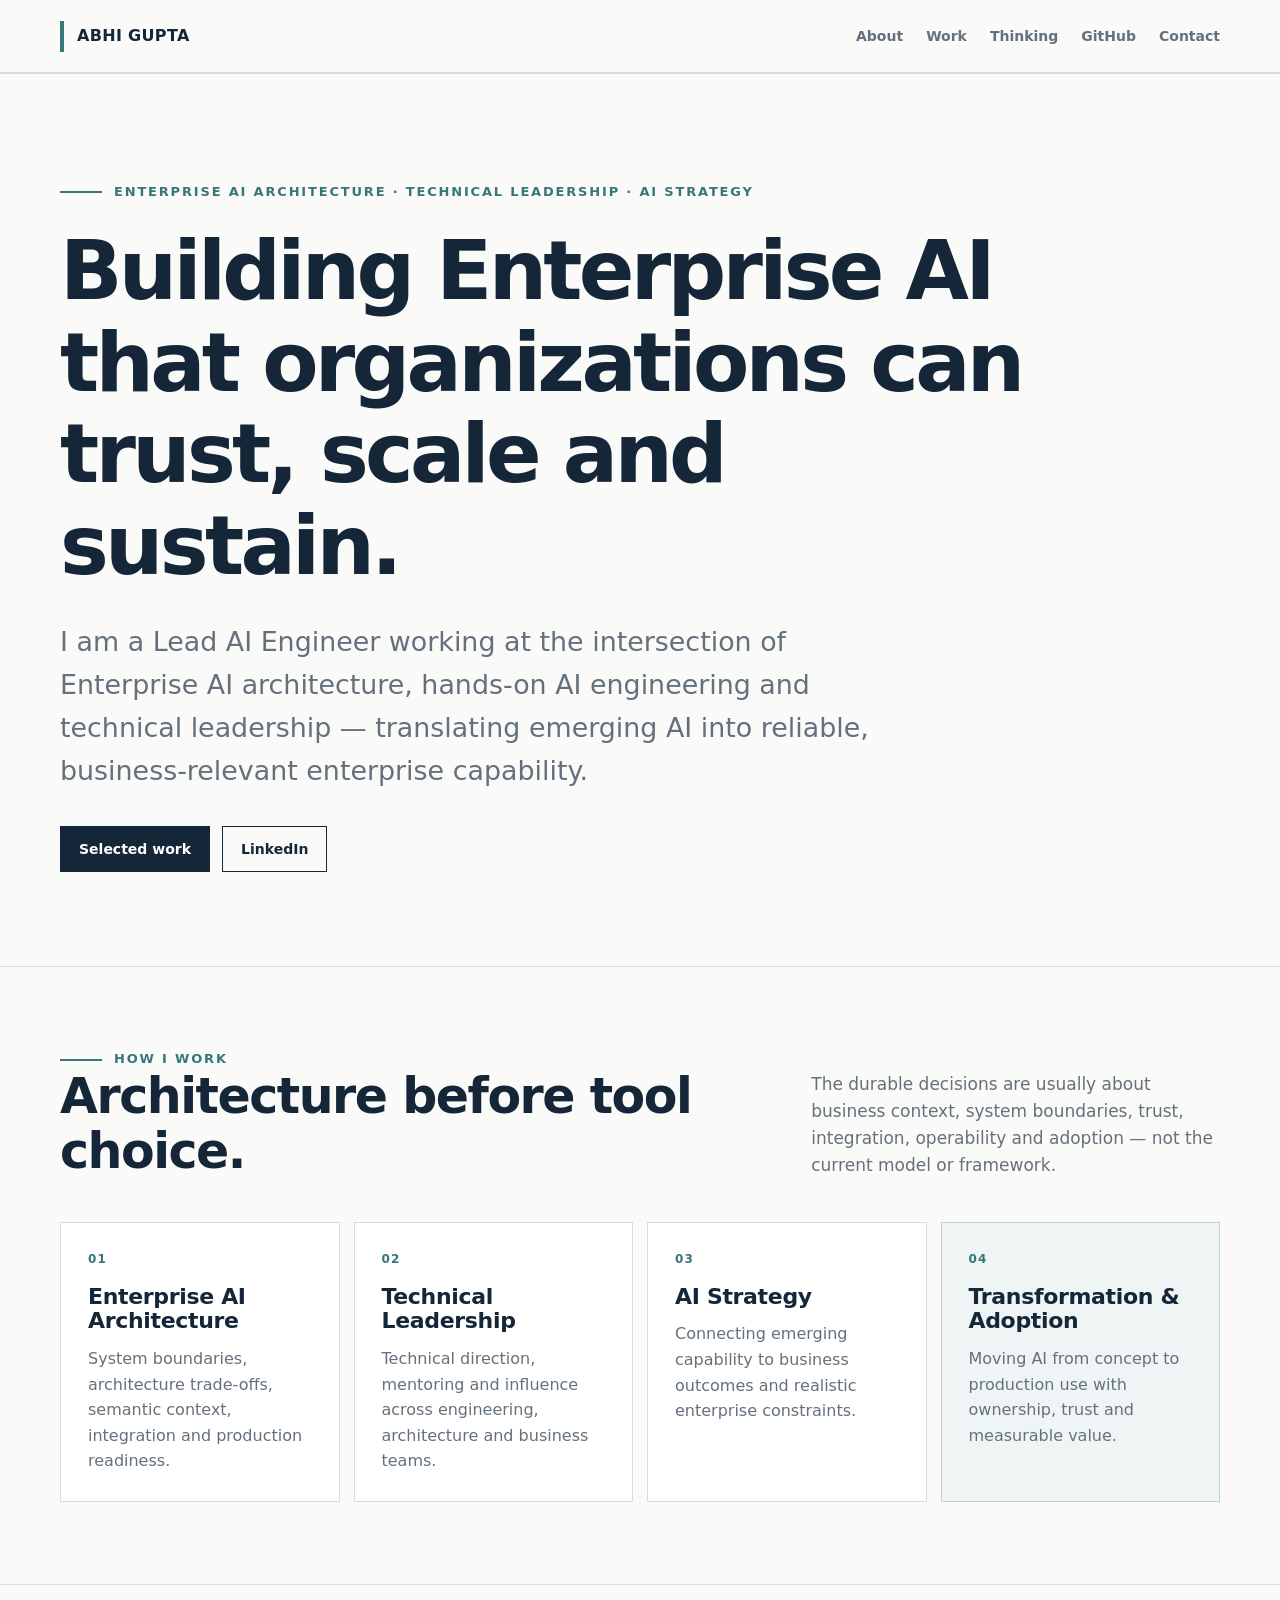
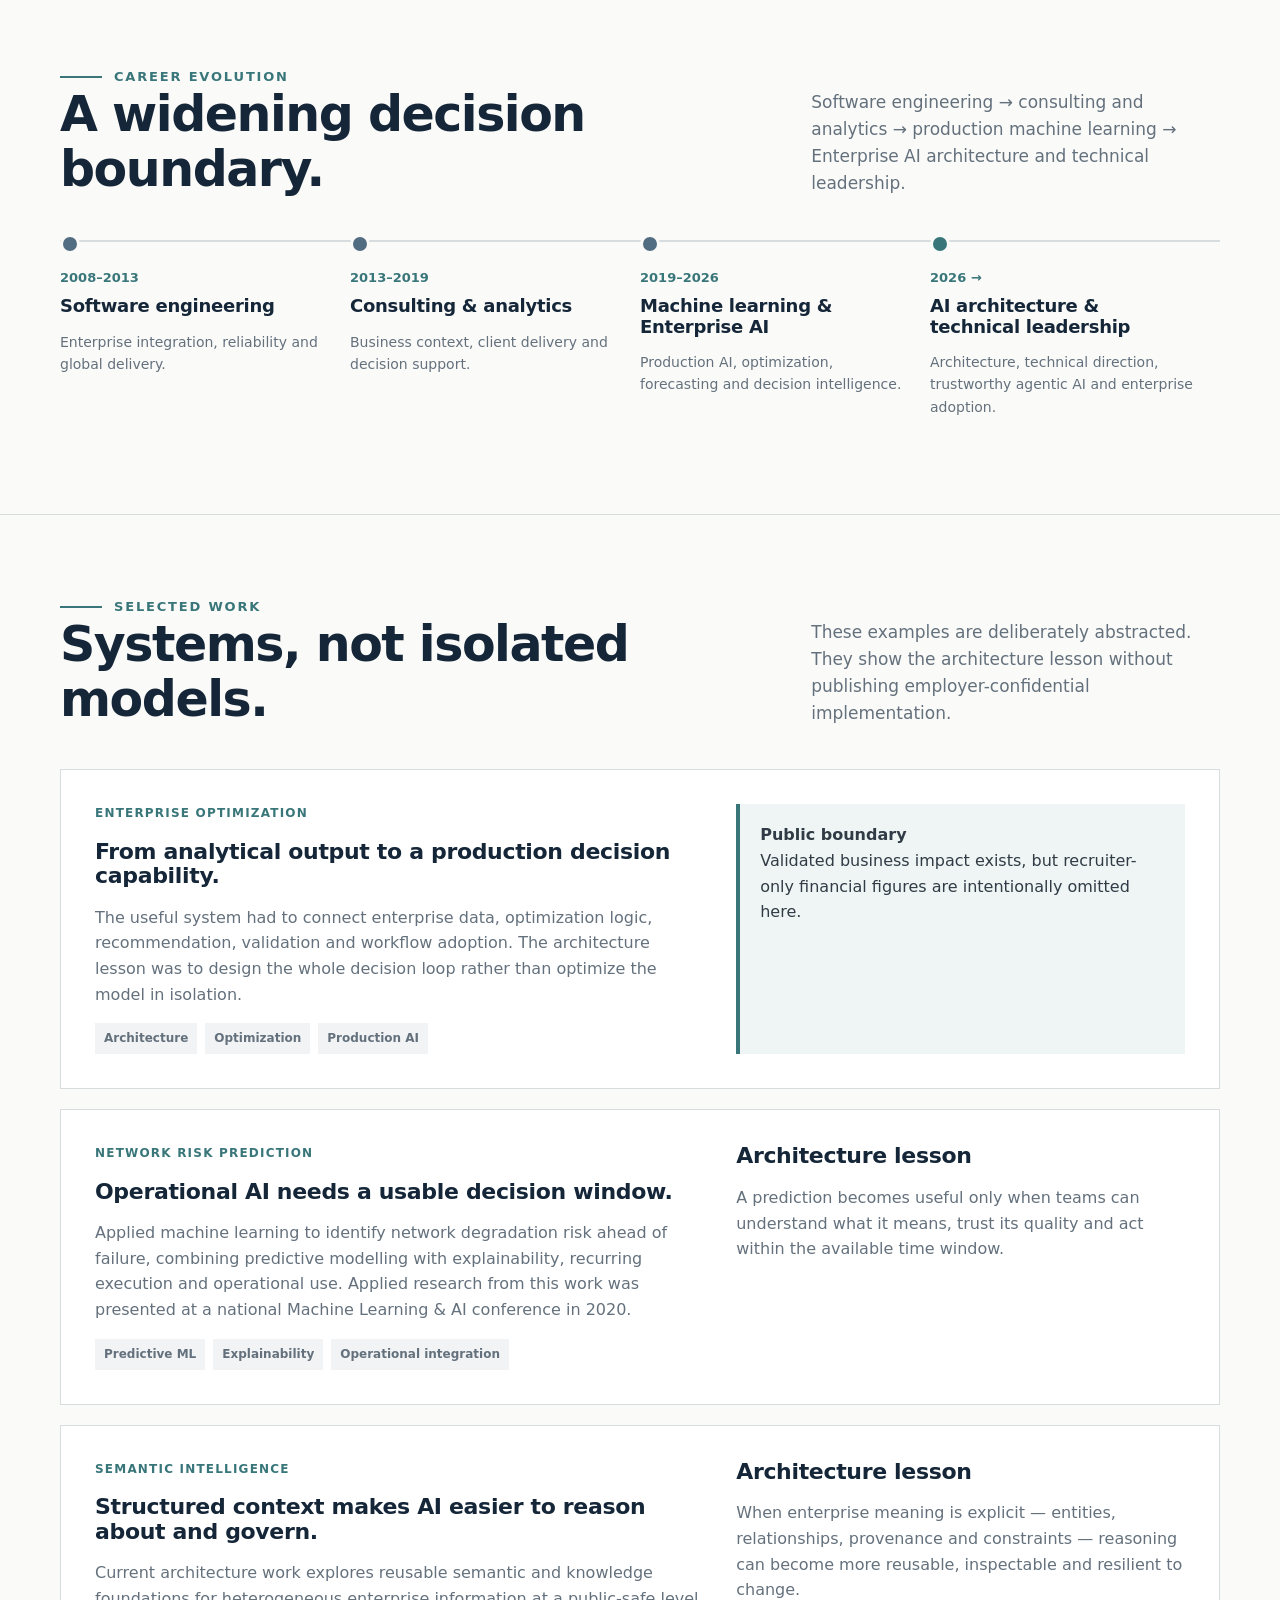
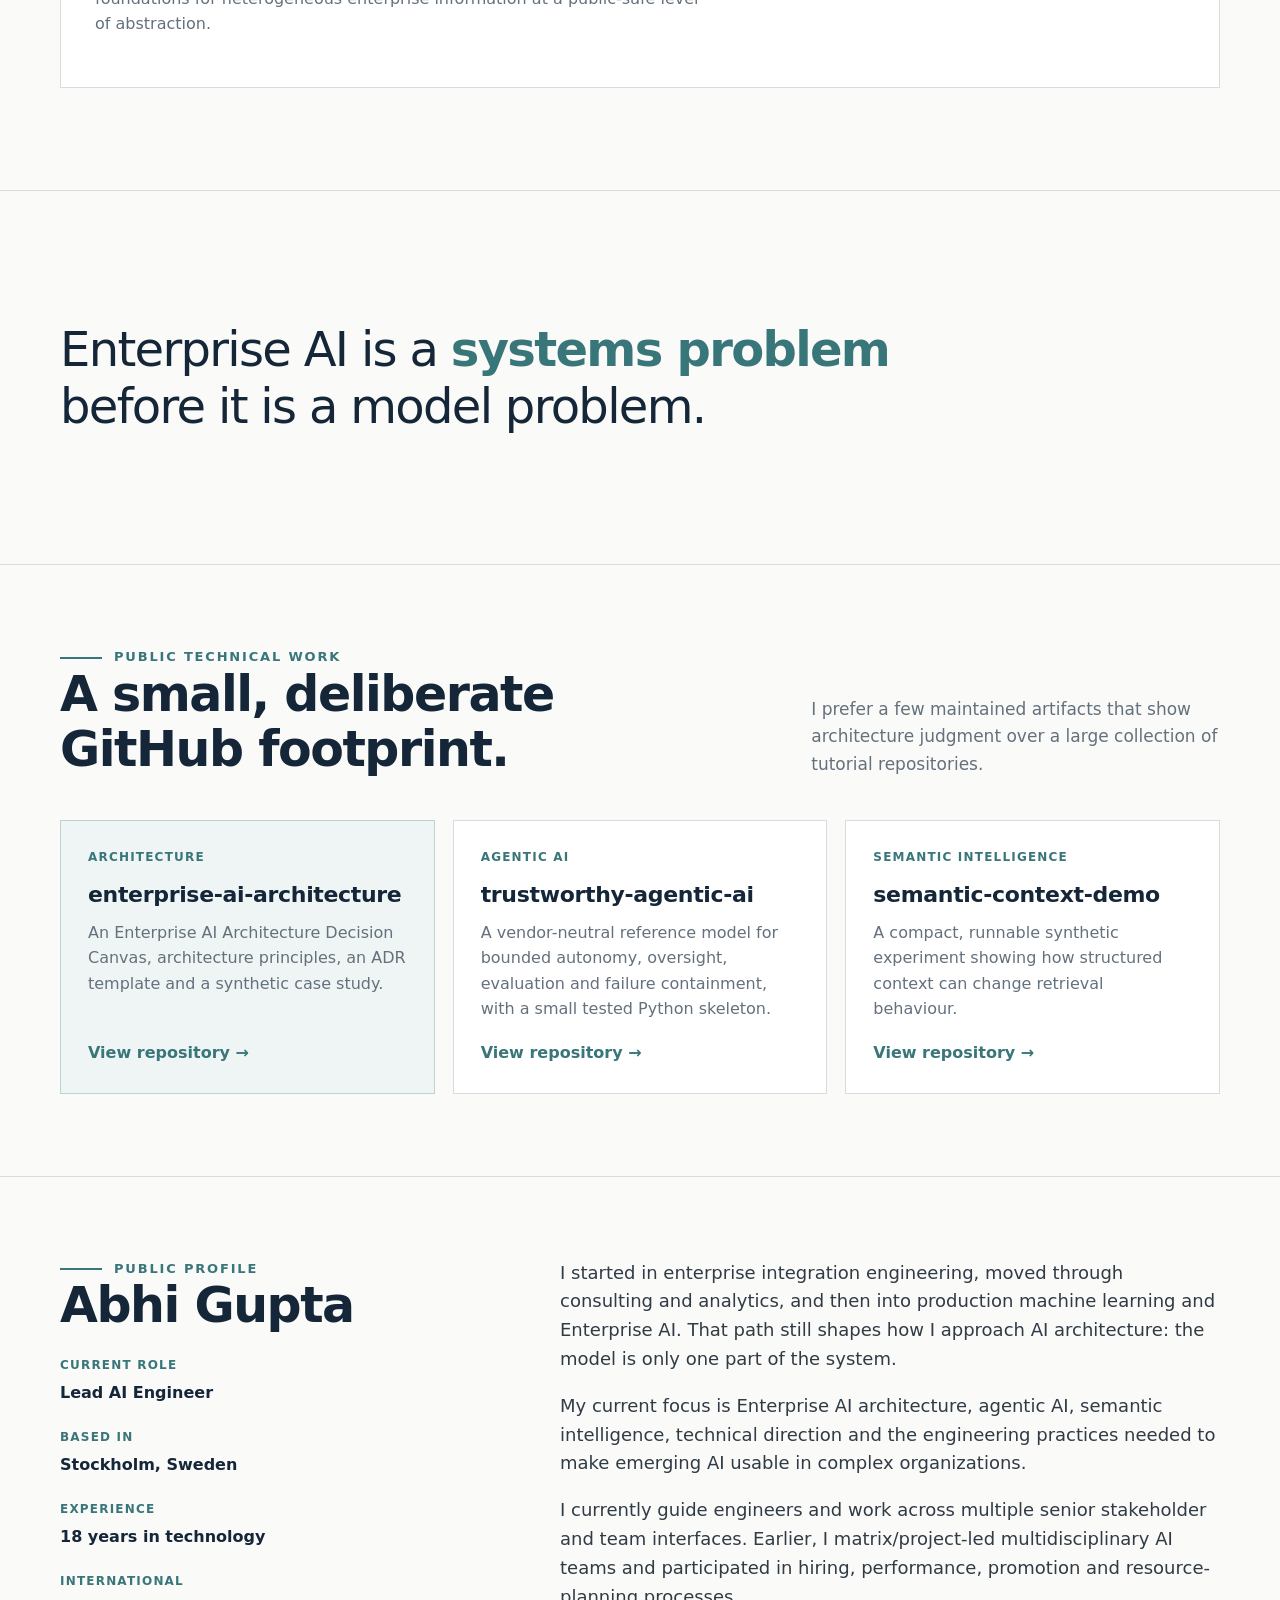
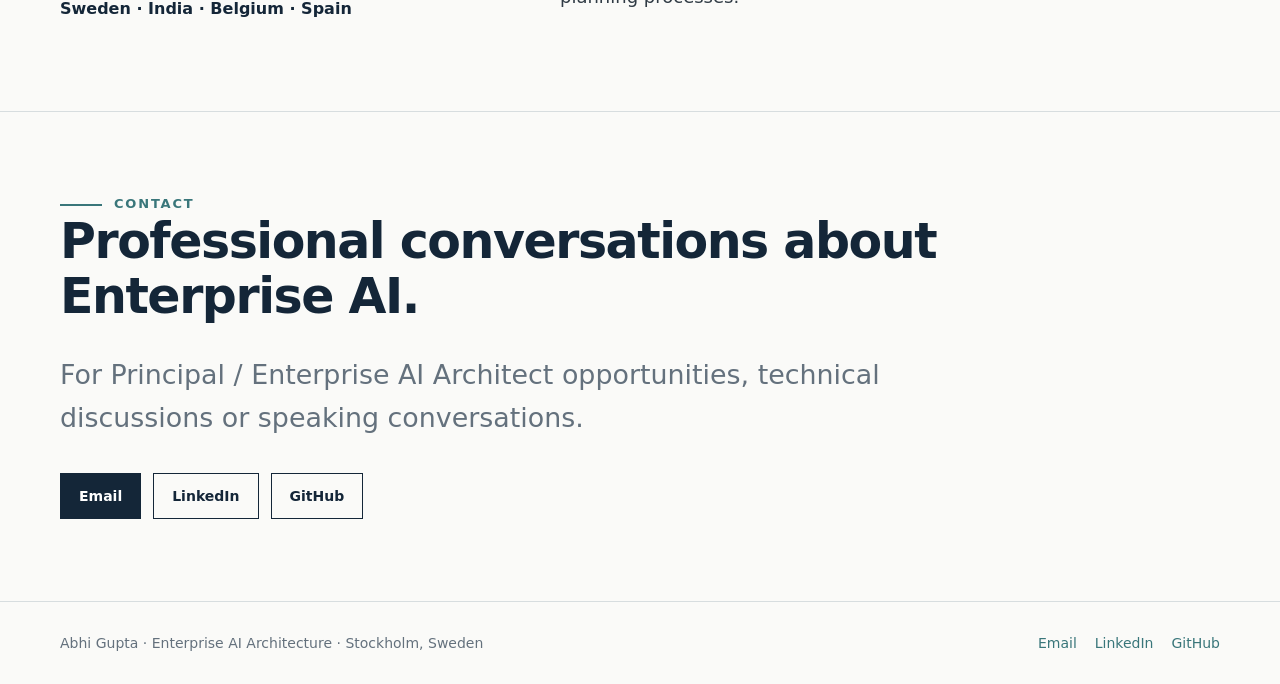
==== index.html @ 30c9feb8 "Publish professional site" ====
<!doctype html>
<html lang="en">
<head>
<meta charset="utf-8">
<meta name="viewport" content="width=device-width,initial-scale=1">
<meta name="color-scheme" content="light">
<title>Abhi Gupta — Enterprise AI Architecture</title>
<meta name="description" content="Abhi Gupta is a Lead AI Engineer focused on Enterprise AI architecture, technical leadership, agentic AI, semantic intelligence and trustworthy enterprise adoption.">
<link rel="canonical" href="https://abhi07gupta.github.io/">
<meta property="og:title" content="Abhi Gupta — Enterprise AI Architecture">
<meta property="og:description" content="Enterprise AI architecture, technical leadership and trustworthy AI adoption.">
<meta property="og:type" content="profile">
<meta property="og:url" content="https://abhi07gupta.github.io/">
<meta name="theme-color" content="#142638">
<link rel="icon" href="/assets/favicon.svg" type="image/svg+xml">
<link rel="stylesheet" href="/assets/style.css">
<script type="application/ld+json">{"@context":"https://schema.org","@type":"Person","name":"Abhi Gupta","jobTitle":"Lead AI Engineer","url":"https://abhi07gupta.github.io","sameAs":["https://www.linkedin.com/in/abhi07gupta","https://github.com/abhi07gupta"],"knowsAbout":["Enterprise AI Architecture","Technical Leadership","Agentic AI","Semantic Intelligence","Machine Learning"]}</script>
</head>
<body>
<a class="skip" href="#main">Skip to content</a>
<header class="site-header"><div class="container nav"><a class="brand" href="#top">ABHI GUPTA</a><button class="menu" data-menu aria-expanded="false" aria-label="Toggle navigation">Menu</button><nav class="links" data-nav aria-label="Primary"><a href="#about">About</a><a href="#work">Work</a><a href="#thinking">Thinking</a><a href="#public-work">GitHub</a><a href="#contact">Contact</a></nav></div></header>
<main id="main">
<section class="hero" id="top"><div class="container"><div class="eyebrow">Enterprise AI Architecture · Technical Leadership · AI Strategy</div><h1>Building Enterprise AI that organizations can trust, scale and sustain.</h1><p class="lead">I am a Lead AI Engineer working at the intersection of Enterprise AI architecture, hands-on AI engineering and technical leadership — translating emerging AI into reliable, business-relevant enterprise capability.</p><div class="actions"><a class="btn primary" href="#work">Selected work</a><a class="btn secondary" href="https://www.linkedin.com/in/abhi07gupta">LinkedIn</a></div></div></section>
<section id="about"><div class="container"><div class="section-head"><div><div class="eyebrow">How I work</div><h2>Architecture before tool choice.</h2></div><p>The durable decisions are usually about business context, system boundaries, trust, integration, operability and adoption — not the current model or framework.</p></div><div class="grid4"><article class="card"><div class="kicker">01</div><h3>Enterprise AI Architecture</h3><p>System boundaries, architecture trade-offs, semantic context, integration and production readiness.</p></article><article class="card"><div class="kicker">02</div><h3>Technical Leadership</h3><p>Technical direction, mentoring and influence across engineering, architecture and business teams.</p></article><article class="card"><div class="kicker">03</div><h3>AI Strategy</h3><p>Connecting emerging capability to business outcomes and realistic enterprise constraints.</p></article><article class="card accent"><div class="kicker">04</div><h3>Transformation & Adoption</h3><p>Moving AI from concept to production use with ownership, trust and measurable value.</p></article></div></div></section>
<section><div class="container"><div class="section-head"><div><div class="eyebrow">Career evolution</div><h2>A widening decision boundary.</h2></div><p>Software engineering → consulting and analytics → production machine learning → Enterprise AI architecture and technical leadership.</p></div><div class="timeline"><div class="stage"><div class="years">2008–2013</div><h3>Software engineering</h3><p>Enterprise integration, reliability and global delivery.</p></div><div class="stage"><div class="years">2013–2019</div><h3>Consulting & analytics</h3><p>Business context, client delivery and decision support.</p></div><div class="stage"><div class="years">2019–2026</div><h3>Machine learning & Enterprise AI</h3><p>Production AI, optimization, forecasting and decision intelligence.</p></div><div class="stage"><div class="years">2026 →</div><h3>AI architecture & technical leadership</h3><p>Architecture, technical direction, trustworthy agentic AI and enterprise adoption.</p></div></div></div></section>
<section id="work"><div class="container"><div class="section-head"><div><div class="eyebrow">Selected work</div><h2>Systems, not isolated models.</h2></div><p>These examples are deliberately abstracted. They show the architecture lesson without publishing employer-confidential implementation.</p></div><article class="work"><div><div class="kicker">Enterprise optimization</div><h3>From analytical output to a production decision capability.</h3><p>The useful system had to connect enterprise data, optimization logic, recommendation, validation and workflow adoption. The architecture lesson was to design the whole decision loop rather than optimize the model in isolation.</p><div class="chips"><span class="chip">Architecture</span><span class="chip">Optimization</span><span class="chip">Production AI</span></div></div><div class="notice"><strong>Public boundary</strong><br>Validated business impact exists, but recruiter-only financial figures are intentionally omitted here.</div></article><article class="work"><div><div class="kicker">Network risk prediction</div><h3>Operational AI needs a usable decision window.</h3><p>Applied machine learning to identify network degradation risk ahead of failure, combining predictive modelling with explainability, recurring execution and operational use. Applied research from this work was presented at a national Machine Learning & AI conference in 2020.</p><div class="chips"><span class="chip">Predictive ML</span><span class="chip">Explainability</span><span class="chip">Operational integration</span></div></div><div><h3>Architecture lesson</h3><p>A prediction becomes useful only when teams can understand what it means, trust its quality and act within the available time window.</p></div></article><article class="work"><div><div class="kicker">Semantic intelligence</div><h3>Structured context makes AI easier to reason about and govern.</h3><p>Current architecture work explores reusable semantic and knowledge foundations for heterogeneous enterprise information at a public-safe level of abstraction.</p></div><div><h3>Architecture lesson</h3><p>When enterprise meaning is explicit — entities, relationships, provenance and constraints — reasoning can become more reusable, inspectable and resilient to change.</p></div></article></div></section>
<section id="thinking"><div class="container"><p class="quote">Enterprise AI is a <strong>systems problem</strong> before it is a model problem.</p></div></section>
<section id="public-work"><div class="container"><div class="section-head"><div><div class="eyebrow">Public technical work</div><h2>A small, deliberate GitHub footprint.</h2></div><p>I prefer a few maintained artifacts that show architecture judgment over a large collection of tutorial repositories.</p></div><div class="grid3"><article class="card repo accent"><div class="kicker">Architecture</div><h3>enterprise-ai-architecture</h3><p>An Enterprise AI Architecture Decision Canvas, architecture principles, an ADR template and a synthetic case study.</p><a class="repo-link" href="https://github.com/abhi07gupta/enterprise-ai-architecture">View repository →</a></article><article class="card repo"><div class="kicker">Agentic AI</div><h3>trustworthy-agentic-ai</h3><p>A vendor-neutral reference model for bounded autonomy, oversight, evaluation and failure containment, with a small tested Python skeleton.</p><a class="repo-link" href="https://github.com/abhi07gupta/trustworthy-agentic-ai">View repository →</a></article><article class="card repo"><div class="kicker">Semantic intelligence</div><h3>semantic-context-demo</h3><p>A compact, runnable synthetic experiment showing how structured context can change retrieval behaviour.</p><a class="repo-link" href="https://github.com/abhi07gupta/semantic-context-demo">View repository →</a></article></div></div></section>
<section id="profile"><div class="container profile"><div><div class="eyebrow">Public profile</div><h2>Abhi Gupta</h2><dl><dt>Current role</dt><dd>Lead AI Engineer</dd><dt>Based in</dt><dd>Stockholm, Sweden</dd><dt>Experience</dt><dd>18 years in technology</dd><dt>International</dt><dd>Sweden · India · Belgium · Spain</dd></dl></div><div><p>I started in enterprise integration engineering, moved through consulting and analytics, and then into production machine learning and Enterprise AI. That path still shapes how I approach AI architecture: the model is only one part of the system.</p><p>My current focus is Enterprise AI architecture, agentic AI, semantic intelligence, technical direction and the engineering practices needed to make emerging AI usable in complex organizations.</p><p>I currently guide engineers and work across multiple senior stakeholder and team interfaces. Earlier, I matrix/project-led multidisciplinary AI teams and participated in hiring, performance, promotion and resource-planning processes.</p></div></div></section>
<section id="contact"><div class="container"><div class="eyebrow">Contact</div><h2>Professional conversations about Enterprise AI.</h2><p class="lead">For Principal / Enterprise AI Architect opportunities, technical discussions or speaking conversations.</p><div class="actions"><a class="btn primary" href="mailto:abhi07gupta@gmail.com">Email</a><a class="btn secondary" href="https://www.linkedin.com/in/abhi07gupta">LinkedIn</a><a class="btn secondary" href="https://github.com/abhi07gupta">GitHub</a></div></div></section>
</main>
<footer class="footer"><div class="container footer-row"><div>Abhi Gupta · Enterprise AI Architecture · Stockholm, Sweden</div><div class="footer-links"><a href="mailto:abhi07gupta@gmail.com">Email</a><a href="https://www.linkedin.com/in/abhi07gupta">LinkedIn</a><a href="https://github.com/abhi07gupta">GitHub</a></div></div></footer>
<script src="/assets/site.js"></script>
</body></html>
---- assets/style.css ----
:root{--navy:#142638;--graphite:#303B45;--slate:#64717D;--warm:#FAFAF8;--frost:#F1F3F4;--teal:#39767A;--steel:#526D82;--line:#D7DDDF;--white:#fff;--max:1160px}*{box-sizing:border-box}html{scroll-behavior:smooth}body{margin:0;background:var(--warm);color:var(--graphite);font-family:Inter,ui-sans-serif,system-ui,-apple-system,BlinkMacSystemFont,"Segoe UI",sans-serif;line-height:1.6;-webkit-font-smoothing:antialiased}a{color:var(--teal);text-decoration:none}a:hover{text-decoration:underline}.container{width:min(calc(100% - 40px),var(--max));margin:auto}.skip{position:absolute;left:-9999px}.skip:focus{left:16px;top:16px;background:#fff;padding:10px 14px;border:1px solid var(--line);z-index:999}.site-header{position:sticky;top:0;z-index:50;background:rgba(250,250,248,.94);backdrop-filter:blur(10px);border-bottom:1px solid var(--line)}.nav{min-height:72px;display:flex;align-items:center;justify-content:space-between;gap:28px}.brand{display:flex;align-items:center;gap:13px;color:var(--navy);font-weight:780;letter-spacing:.02em}.brand:before{content:"";width:4px;height:31px;background:var(--teal)}.links{display:flex;gap:23px;align-items:center}.links a{font-size:14px;font-weight:650;color:var(--slate)}.menu{display:none;border:0;background:transparent;color:var(--navy);font:inherit;font-weight:700}.hero{padding:108px 0 94px}.eyebrow{display:flex;align-items:center;gap:12px;color:var(--teal);font-size:13px;font-weight:800;letter-spacing:.14em;text-transform:uppercase}.eyebrow:before{content:"";width:42px;height:2px;background:var(--teal)}h1,h2,h3{color:var(--navy);line-height:1.12;margin:0}h1{font-size:clamp(48px,7vw,82px);letter-spacing:-.045em;max-width:970px;margin-top:22px}h2{font-size:clamp(31px,4vw,49px);letter-spacing:-.03em}h3{font-size:22px;letter-spacing:-.015em}.lead{font-size:clamp(20px,2.1vw,27px);max-width:850px;color:var(--slate);margin:28px 0 0}.actions{display:flex;gap:12px;flex-wrap:wrap;margin-top:34px}.btn{display:inline-flex;align-items:center;justify-content:center;min-height:46px;padding:0 18px;border:1px solid var(--navy);font-size:14px;font-weight:760}.btn.primary{background:var(--navy);color:#fff}.btn.secondary{color:var(--navy)}.btn:hover{text-decoration:none;transform:translateY(-1px)}section{padding:82px 0;border-top:1px solid var(--line)}.section-head{display:grid;grid-template-columns:minmax(0,1fr) minmax(280px,.6fr);gap:70px;align-items:end;margin-bottom:42px}.section-head p{margin:0;color:var(--slate);font-size:17px}.grid4{display:grid;grid-template-columns:repeat(4,1fr);gap:14px}.grid3{display:grid;grid-template-columns:repeat(3,1fr);gap:18px}.card{background:#fff;border:1px solid var(--line);padding:27px}.card.accent{background:#EEF5F4;border-color:#BDD2D1}.kicker{font-size:12px;color:var(--teal);font-weight:800;letter-spacing:.1em;text-transform:uppercase;margin-bottom:16px}.card p{margin:12px 0 0;color:var(--slate)}.timeline{display:grid;grid-template-columns:repeat(4,1fr);border-top:2px solid var(--line);padding-top:26px}.stage{position:relative;padding-right:26px}.stage:before{content:"";position:absolute;top:-34px;left:0;width:14px;height:14px;border-radius:50%;background:var(--steel);border:3px solid var(--warm)}.stage:last-child:before{background:var(--teal)}.years{font-size:13px;font-weight:800;color:var(--teal)}.stage h3{font-size:18px;margin-top:8px}.stage p{font-size:14px;color:var(--slate)}.work{display:grid;grid-template-columns:1.15fr .85fr;gap:34px;padding:34px;background:#fff;border:1px solid var(--line);margin-bottom:20px}.work p{color:var(--slate)}.chips{display:flex;gap:8px;flex-wrap:wrap;margin-top:16px}.chip{font-size:12px;font-weight:650;color:var(--slate);background:var(--frost);padding:6px 9px}.repo{display:flex;flex-direction:column;min-height:260px}.repo .repo-link{margin-top:auto;padding-top:18px;font-weight:700}.quote{font-size:clamp(29px,4vw,48px);line-height:1.18;color:var(--navy);letter-spacing:-.035em;max-width:980px}.quote strong{color:var(--teal)}.profile{display:grid;grid-template-columns:.8fr 1.2fr;gap:60px}.profile dl{margin:0}.profile dt{font-size:12px;text-transform:uppercase;letter-spacing:.1em;font-weight:800;color:var(--teal);margin-top:22px}.profile dd{margin:5px 0 0;color:var(--navy);font-weight:650}.profile p{font-size:18px;margin-top:0}.notice{border-left:4px solid var(--teal);background:#EEF5F4;padding:18px 20px}.footer{padding:30px 0;border-top:1px solid var(--line);color:var(--slate);font-size:14px}.footer-row{display:flex;justify-content:space-between;gap:24px;flex-wrap:wrap}.footer-links{display:flex;gap:18px}@media(max-width:900px){.menu{display:block}.links{display:none;position:absolute;left:20px;right:20px;top:72px;background:var(--warm);border:1px solid var(--line);padding:18px;flex-direction:column;align-items:flex-start}.links.open{display:flex}.hero{padding-top:82px}.grid4,.grid3,.timeline,.section-head,.work,.profile{grid-template-columns:1fr}.stage{padding:0 0 28px 28px}.timeline{border-top:0;padding-top:0}.stage:before{top:5px;left:0}.section-head{gap:18px}.work{gap:12px}}@media(max-width:560px){.container{width:min(calc(100% - 28px),var(--max))}.hero{padding:68px 0 64px}section{padding:62px 0}h1{font-size:43px}.lead{font-size:20px}.card,.work{padding:22px}.actions{flex-direction:column}.btn{width:100%}}
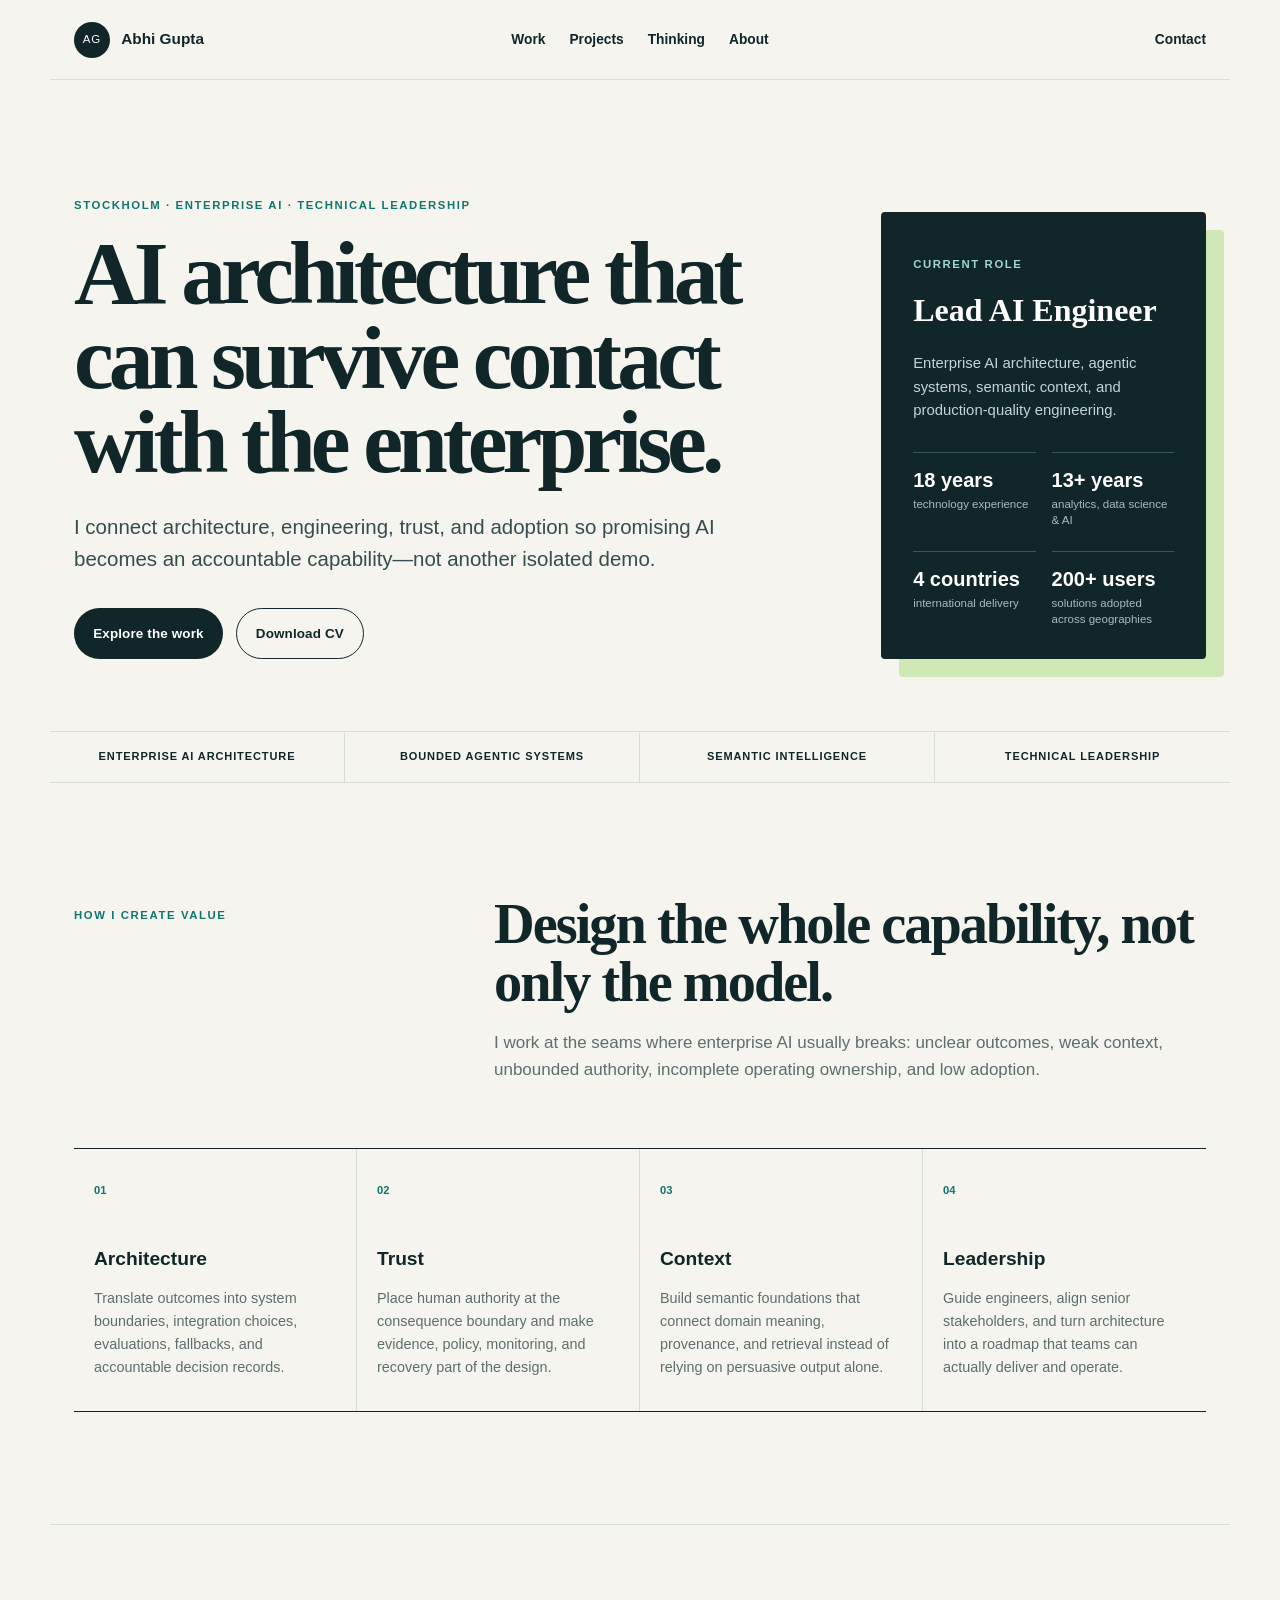
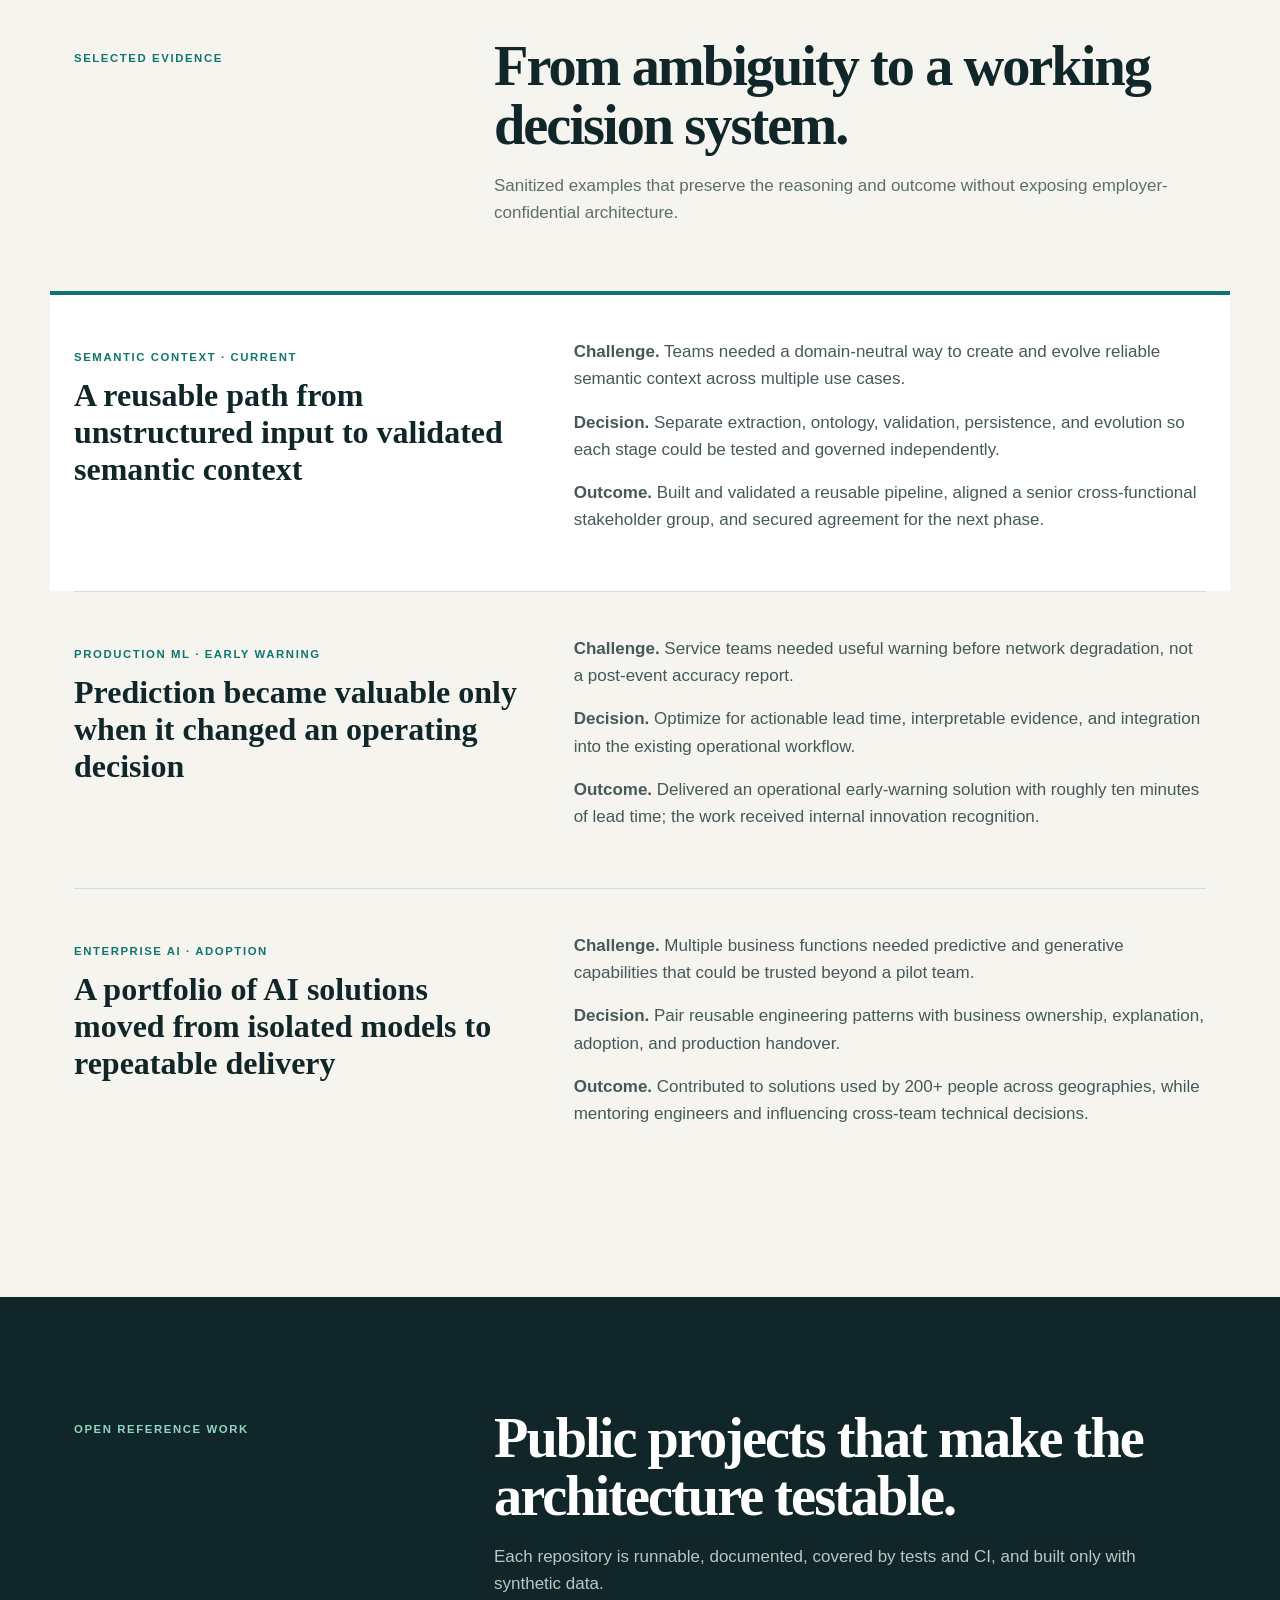
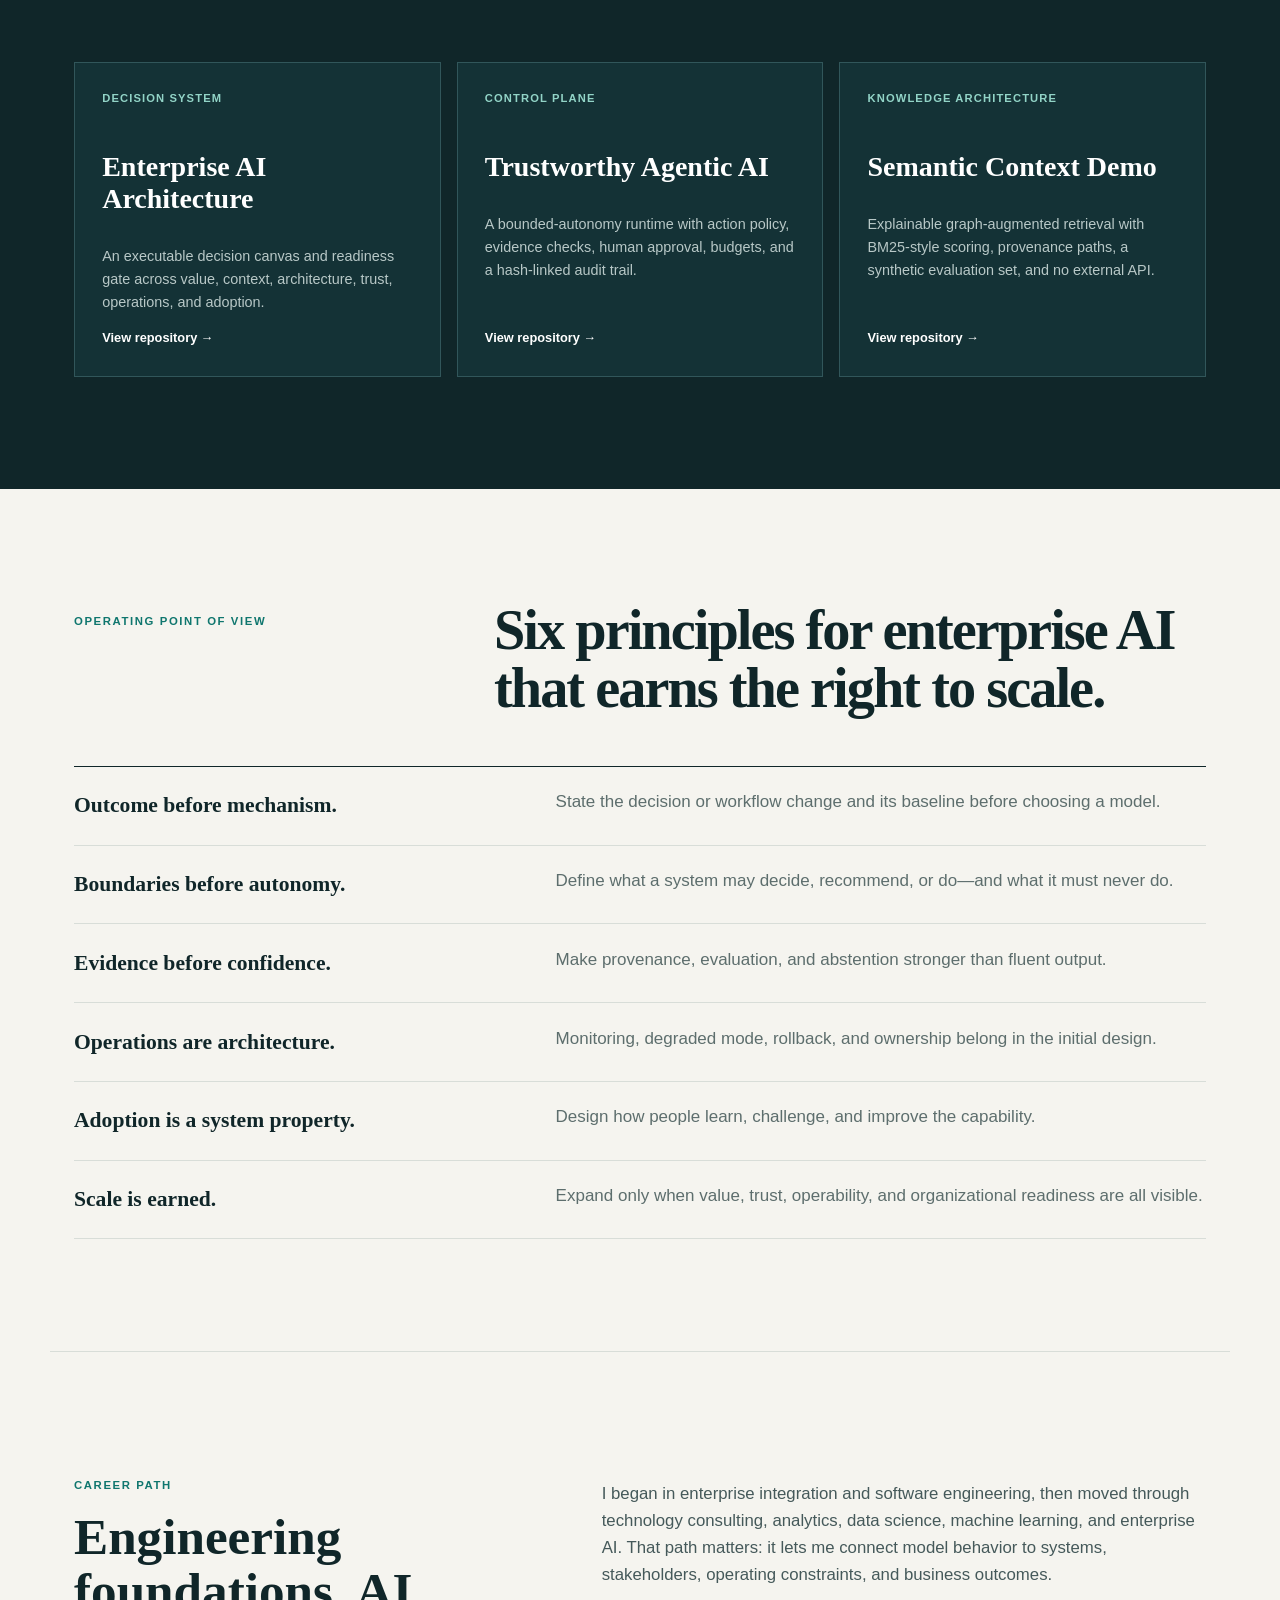
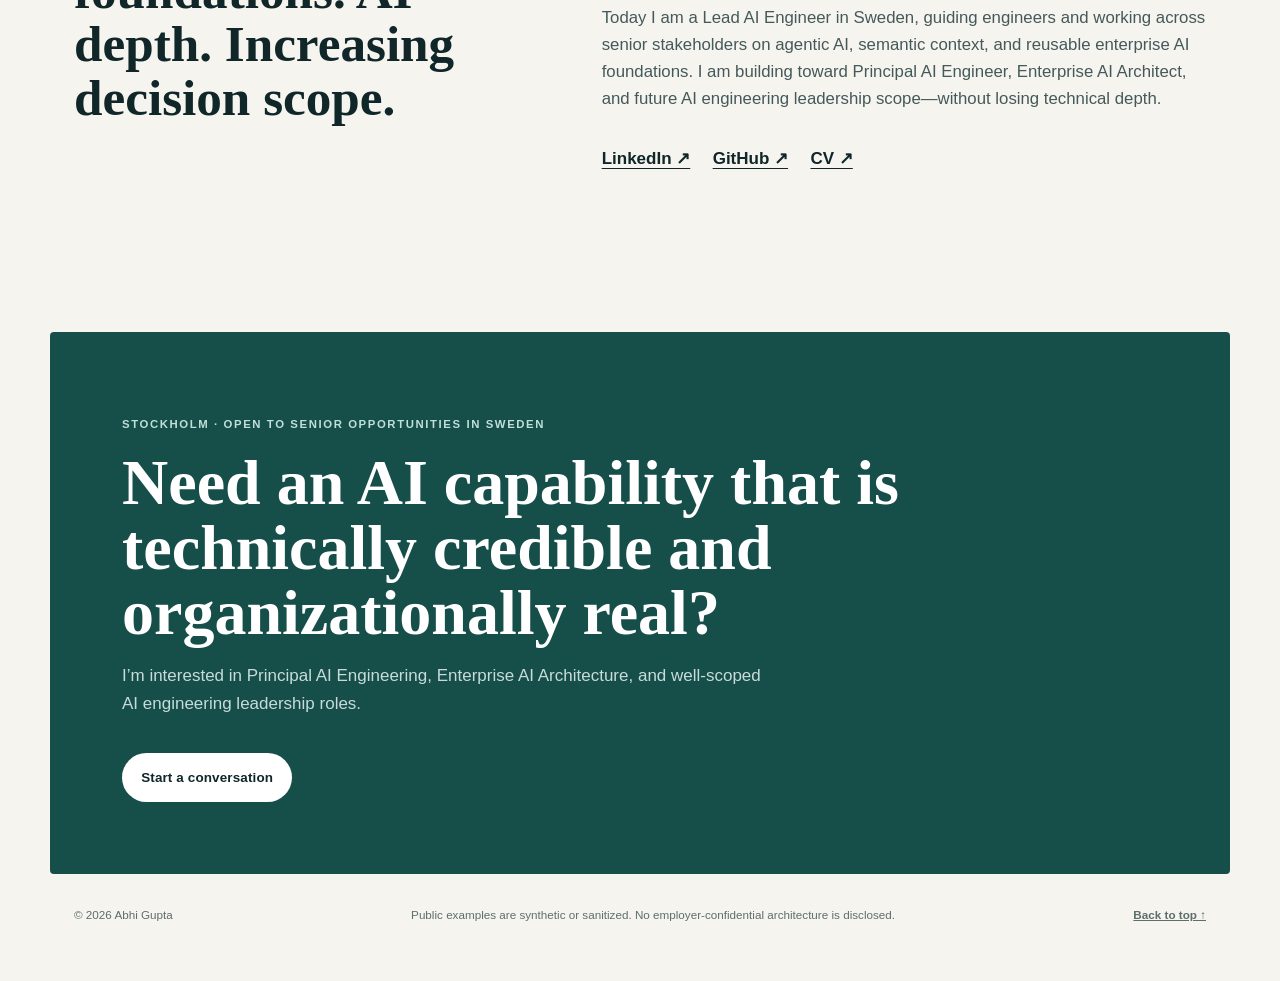
==== commit 7358f986: "Publish ECOS v1.0 enterprise AI portfolio" ====
--- a/index.html
+++ b/index.html
@@ -1,34 +1,105 @@
 <!doctype html>
 <html lang="en">
 <head>
-<meta charset="utf-8">
-<meta name="viewport" content="width=device-width,initial-scale=1">
-<meta name="color-scheme" content="light">
-<title>Abhi Gupta — Enterprise AI Architecture</title>
-<meta name="description" content="Abhi Gupta is a Lead AI Engineer focused on Enterprise AI architecture, technical leadership, agentic AI, semantic intelligence and trustworthy enterprise adoption.">
-<link rel="canonical" href="https://abhi07gupta.github.io/">
-<meta property="og:title" content="Abhi Gupta — Enterprise AI Architecture">
-<meta property="og:description" content="Enterprise AI architecture, technical leadership and trustworthy AI adoption.">
-<meta property="og:type" content="profile">
-<meta property="og:url" content="https://abhi07gupta.github.io/">
-<meta name="theme-color" content="#142638">
-<link rel="icon" href="/assets/favicon.svg" type="image/svg+xml">
-<link rel="stylesheet" href="/assets/style.css">
-<script type="application/ld+json">{"@context":"https://schema.org","@type":"Person","name":"Abhi Gupta","jobTitle":"Lead AI Engineer","url":"https://abhi07gupta.github.io","sameAs":["https://www.linkedin.com/in/abhi07gupta","https://github.com/abhi07gupta"],"knowsAbout":["Enterprise AI Architecture","Technical Leadership","Agentic AI","Semantic Intelligence","Machine Learning"]}</script>
+  <meta charset="utf-8">
+  <meta name="viewport" content="width=device-width, initial-scale=1">
+  <title>Abhi Gupta | Enterprise AI Technical Leader & Architect</title>
+  <meta name="description" content="Abhi Gupta is a Stockholm-based Enterprise AI technical leader and architect focused on accountable architecture, agentic AI, semantic context, production engineering, and adoption.">
+  <meta name="theme-color" content="#0b1f24">
+  <link rel="canonical" href="https://abhi07gupta.github.io/">
+  <link rel="icon" href="favicon.svg" type="image/svg+xml">
+  <link rel="stylesheet" href="styles.css">
+  <meta property="og:type" content="website">
+  <meta property="og:title" content="Abhi Gupta | Enterprise AI Technical Leader & Architect">
+  <meta property="og:description" content="Architecture, engineering, trust, and adoption for enterprise AI that has to work in the real world.">
+  <meta property="og:url" content="https://abhi07gupta.github.io/">
+  <meta name="twitter:card" content="summary">
+  <script type="application/ld+json">{"@context":"https://schema.org","@type":"Person","name":"Abhi Gupta","jobTitle":"Lead AI Engineer","url":"https://abhi07gupta.github.io/","sameAs":["https://www.linkedin.com/in/abhi07gupta/","https://github.com/abhi07gupta"],"address":{"@type":"PostalAddress","addressLocality":"Stockholm","addressCountry":"SE"},"knowsAbout":["Enterprise AI Architecture","Agentic AI","Semantic Context","Machine Learning","Technical Leadership"]}</script>
 </head>
 <body>
-<a class="skip" href="#main">Skip to content</a>
-<header class="site-header"><div class="container nav"><a class="brand" href="#top">ABHI GUPTA</a><button class="menu" data-menu aria-expanded="false" aria-label="Toggle navigation">Menu</button><nav class="links" data-nav aria-label="Primary"><a href="#about">About</a><a href="#work">Work</a><a href="#thinking">Thinking</a><a href="#public-work">GitHub</a><a href="#contact">Contact</a></nav></div></header>
-<main id="main">
-<section class="hero" id="top"><div class="container"><div class="eyebrow">Enterprise AI Architecture · Technical Leadership · AI Strategy</div><h1>Building Enterprise AI that organizations can trust, scale and sustain.</h1><p class="lead">I am a Lead AI Engineer working at the intersection of Enterprise AI architecture, hands-on AI engineering and technical leadership — translating emerging AI into reliable, business-relevant enterprise capability.</p><div class="actions"><a class="btn primary" href="#work">Selected work</a><a class="btn secondary" href="https://www.linkedin.com/in/abhi07gupta">LinkedIn</a></div></div></section>
-<section id="about"><div class="container"><div class="section-head"><div><div class="eyebrow">How I work</div><h2>Architecture before tool choice.</h2></div><p>The durable decisions are usually about business context, system boundaries, trust, integration, operability and adoption — not the current model or framework.</p></div><div class="grid4"><article class="card"><div class="kicker">01</div><h3>Enterprise AI Architecture</h3><p>System boundaries, architecture trade-offs, semantic context, integration and production readiness.</p></article><article class="card"><div class="kicker">02</div><h3>Technical Leadership</h3><p>Technical direction, mentoring and influence across engineering, architecture and business teams.</p></article><article class="card"><div class="kicker">03</div><h3>AI Strategy</h3><p>Connecting emerging capability to business outcomes and realistic enterprise constraints.</p></article><article class="card accent"><div class="kicker">04</div><h3>Transformation & Adoption</h3><p>Moving AI from concept to production use with ownership, trust and measurable value.</p></article></div></div></section>
-<section><div class="container"><div class="section-head"><div><div class="eyebrow">Career evolution</div><h2>A widening decision boundary.</h2></div><p>Software engineering → consulting and analytics → production machine learning → Enterprise AI architecture and technical leadership.</p></div><div class="timeline"><div class="stage"><div class="years">2008–2013</div><h3>Software engineering</h3><p>Enterprise integration, reliability and global delivery.</p></div><div class="stage"><div class="years">2013–2019</div><h3>Consulting & analytics</h3><p>Business context, client delivery and decision support.</p></div><div class="stage"><div class="years">2019–2026</div><h3>Machine learning & Enterprise AI</h3><p>Production AI, optimization, forecasting and decision intelligence.</p></div><div class="stage"><div class="years">2026 →</div><h3>AI architecture & technical leadership</h3><p>Architecture, technical direction, trustworthy agentic AI and enterprise adoption.</p></div></div></div></section>
-<section id="work"><div class="container"><div class="section-head"><div><div class="eyebrow">Selected work</div><h2>Systems, not isolated models.</h2></div><p>These examples are deliberately abstracted. They show the architecture lesson without publishing employer-confidential implementation.</p></div><article class="work"><div><div class="kicker">Enterprise optimization</div><h3>From analytical output to a production decision capability.</h3><p>The useful system had to connect enterprise data, optimization logic, recommendation, validation and workflow adoption. The architecture lesson was to design the whole decision loop rather than optimize the model in isolation.</p><div class="chips"><span class="chip">Architecture</span><span class="chip">Optimization</span><span class="chip">Production AI</span></div></div><div class="notice"><strong>Public boundary</strong><br>Validated business impact exists, but recruiter-only financial figures are intentionally omitted here.</div></article><article class="work"><div><div class="kicker">Network risk prediction</div><h3>Operational AI needs a usable decision window.</h3><p>Applied machine learning to identify network degradation risk ahead of failure, combining predictive modelling with explainability, recurring execution and operational use. Applied research from this work was presented at a national Machine Learning & AI conference in 2020.</p><div class="chips"><span class="chip">Predictive ML</span><span class="chip">Explainability</span><span class="chip">Operational integration</span></div></div><div><h3>Architecture lesson</h3><p>A prediction becomes useful only when teams can understand what it means, trust its quality and act within the available time window.</p></div></article><article class="work"><div><div class="kicker">Semantic intelligence</div><h3>Structured context makes AI easier to reason about and govern.</h3><p>Current architecture work explores reusable semantic and knowledge foundations for heterogeneous enterprise information at a public-safe level of abstraction.</p></div><div><h3>Architecture lesson</h3><p>When enterprise meaning is explicit — entities, relationships, provenance and constraints — reasoning can become more reusable, inspectable and resilient to change.</p></div></article></div></section>
-<section id="thinking"><div class="container"><p class="quote">Enterprise AI is a <strong>systems problem</strong> before it is a model problem.</p></div></section>
-<section id="public-work"><div class="container"><div class="section-head"><div><div class="eyebrow">Public technical work</div><h2>A small, deliberate GitHub footprint.</h2></div><p>I prefer a few maintained artifacts that show architecture judgment over a large collection of tutorial repositories.</p></div><div class="grid3"><article class="card repo accent"><div class="kicker">Architecture</div><h3>enterprise-ai-architecture</h3><p>An Enterprise AI Architecture Decision Canvas, architecture principles, an ADR template and a synthetic case study.</p><a class="repo-link" href="https://github.com/abhi07gupta/enterprise-ai-architecture">View repository →</a></article><article class="card repo"><div class="kicker">Agentic AI</div><h3>trustworthy-agentic-ai</h3><p>A vendor-neutral reference model for bounded autonomy, oversight, evaluation and failure containment, with a small tested Python skeleton.</p><a class="repo-link" href="https://github.com/abhi07gupta/trustworthy-agentic-ai">View repository →</a></article><article class="card repo"><div class="kicker">Semantic intelligence</div><h3>semantic-context-demo</h3><p>A compact, runnable synthetic experiment showing how structured context can change retrieval behaviour.</p><a class="repo-link" href="https://github.com/abhi07gupta/semantic-context-demo">View repository →</a></article></div></div></section>
-<section id="profile"><div class="container profile"><div><div class="eyebrow">Public profile</div><h2>Abhi Gupta</h2><dl><dt>Current role</dt><dd>Lead AI Engineer</dd><dt>Based in</dt><dd>Stockholm, Sweden</dd><dt>Experience</dt><dd>18 years in technology</dd><dt>International</dt><dd>Sweden · India · Belgium · Spain</dd></dl></div><div><p>I started in enterprise integration engineering, moved through consulting and analytics, and then into production machine learning and Enterprise AI. That path still shapes how I approach AI architecture: the model is only one part of the system.</p><p>My current focus is Enterprise AI architecture, agentic AI, semantic intelligence, technical direction and the engineering practices needed to make emerging AI usable in complex organizations.</p><p>I currently guide engineers and work across multiple senior stakeholder and team interfaces. Earlier, I matrix/project-led multidisciplinary AI teams and participated in hiring, performance, promotion and resource-planning processes.</p></div></div></section>
-<section id="contact"><div class="container"><div class="eyebrow">Contact</div><h2>Professional conversations about Enterprise AI.</h2><p class="lead">For Principal / Enterprise AI Architect opportunities, technical discussions or speaking conversations.</p><div class="actions"><a class="btn primary" href="mailto:abhi07gupta@gmail.com">Email</a><a class="btn secondary" href="https://www.linkedin.com/in/abhi07gupta">LinkedIn</a><a class="btn secondary" href="https://github.com/abhi07gupta">GitHub</a></div></div></section>
-</main>
-<footer class="footer"><div class="container footer-row"><div>Abhi Gupta · Enterprise AI Architecture · Stockholm, Sweden</div><div class="footer-links"><a href="mailto:abhi07gupta@gmail.com">Email</a><a href="https://www.linkedin.com/in/abhi07gupta">LinkedIn</a><a href="https://github.com/abhi07gupta">GitHub</a></div></div></footer>
-<script src="/assets/site.js"></script>
-</body></html>
+  <a class="skip" href="#main">Skip to content</a>
+  <header class="site-header">
+    <a class="brand" href="#top" aria-label="Abhi Gupta home"><span>AG</span><strong>Abhi Gupta</strong></a>
+    <nav aria-label="Primary navigation">
+      <a href="#work">Work</a><a href="#projects">Projects</a><a href="#thinking">Thinking</a><a href="#about">About</a>
+    </nav>
+    <a class="header-link" href="mailto:abhi07gupta@gmail.com">Contact</a>
+  </header>
+
+  <main id="main">
+    <section class="hero" id="top">
+      <div class="hero-copy">
+        <p class="eyebrow">Stockholm · Enterprise AI · Technical leadership</p>
+        <h1>AI architecture that can survive contact with the enterprise.</h1>
+        <p class="lead">I connect architecture, engineering, trust, and adoption so promising AI becomes an accountable capability—not another isolated demo.</p>
+        <div class="actions">
+          <a class="button primary" href="#projects">Explore the work</a>
+          <a class="button secondary" href="assets/Abhi_Gupta_Public_Profile_CV_v1.0.pdf">Download CV</a>
+        </div>
+      </div>
+      <aside class="hero-card" aria-label="Professional profile">
+        <p class="micro">CURRENT ROLE</p><h2>Lead AI Engineer</h2>
+        <p>Enterprise AI architecture, agentic systems, semantic context, and production-quality engineering.</p>
+        <dl><div><dt>18 years</dt><dd>technology experience</dd></div><div><dt>13+ years</dt><dd>analytics, data science & AI</dd></div><div><dt>4 countries</dt><dd>international delivery</dd></div><div><dt>200+ users</dt><dd>solutions adopted across geographies</dd></div></dl>
+      </aside>
+    </section>
+
+    <section class="signal-strip" aria-label="Positioning">
+      <p>Enterprise AI architecture</p><p>Bounded agentic systems</p><p>Semantic intelligence</p><p>Technical leadership</p>
+    </section>
+
+    <section class="section" id="work">
+      <div class="section-head"><p class="eyebrow">How I create value</p><h2>Design the whole capability, not only the model.</h2><p>I work at the seams where enterprise AI usually breaks: unclear outcomes, weak context, unbounded authority, incomplete operating ownership, and low adoption.</p></div>
+      <div class="cap-grid">
+        <article><span>01</span><h3>Architecture</h3><p>Translate outcomes into system boundaries, integration choices, evaluations, fallbacks, and accountable decision records.</p></article>
+        <article><span>02</span><h3>Trust</h3><p>Place human authority at the consequence boundary and make evidence, policy, monitoring, and recovery part of the design.</p></article>
+        <article><span>03</span><h3>Context</h3><p>Build semantic foundations that connect domain meaning, provenance, and retrieval instead of relying on persuasive output alone.</p></article>
+        <article><span>04</span><h3>Leadership</h3><p>Guide engineers, align senior stakeholders, and turn architecture into a roadmap that teams can actually deliver and operate.</p></article>
+      </div>
+    </section>
+
+    <section class="section cases">
+      <div class="section-head"><p class="eyebrow">Selected evidence</p><h2>From ambiguity to a working decision system.</h2><p>Sanitized examples that preserve the reasoning and outcome without exposing employer-confidential architecture.</p></div>
+      <article class="case featured"><div><p class="micro">SEMANTIC CONTEXT · CURRENT</p><h3>A reusable path from unstructured input to validated semantic context</h3></div><div class="case-body"><p><strong>Challenge.</strong> Teams needed a domain-neutral way to create and evolve reliable semantic context across multiple use cases.</p><p><strong>Decision.</strong> Separate extraction, ontology, validation, persistence, and evolution so each stage could be tested and governed independently.</p><p><strong>Outcome.</strong> Built and validated a reusable pipeline, aligned a senior cross-functional stakeholder group, and secured agreement for the next phase.</p></div></article>
+      <article class="case"><div><p class="micro">PRODUCTION ML · EARLY WARNING</p><h3>Prediction became valuable only when it changed an operating decision</h3></div><div class="case-body"><p><strong>Challenge.</strong> Service teams needed useful warning before network degradation, not a post-event accuracy report.</p><p><strong>Decision.</strong> Optimize for actionable lead time, interpretable evidence, and integration into the existing operational workflow.</p><p><strong>Outcome.</strong> Delivered an operational early-warning solution with roughly ten minutes of lead time; the work received internal innovation recognition.</p></div></article>
+      <article class="case"><div><p class="micro">ENTERPRISE AI · ADOPTION</p><h3>A portfolio of AI solutions moved from isolated models to repeatable delivery</h3></div><div class="case-body"><p><strong>Challenge.</strong> Multiple business functions needed predictive and generative capabilities that could be trusted beyond a pilot team.</p><p><strong>Decision.</strong> Pair reusable engineering patterns with business ownership, explanation, adoption, and production handover.</p><p><strong>Outcome.</strong> Contributed to solutions used by 200+ people across geographies, while mentoring engineers and influencing cross-team technical decisions.</p></div></article>
+    </section>
+
+    <section class="section projects" id="projects">
+      <div class="section-head"><p class="eyebrow">Open reference work</p><h2>Public projects that make the architecture testable.</h2><p>Each repository is runnable, documented, covered by tests and CI, and built only with synthetic data.</p></div>
+      <div class="project-grid">
+        <a href="https://github.com/abhi07gupta/enterprise-ai-architecture"><span>Decision system</span><h3>Enterprise AI Architecture</h3><p>An executable decision canvas and readiness gate across value, context, architecture, trust, operations, and adoption.</p><em>View repository →</em></a>
+        <a href="https://github.com/abhi07gupta/trustworthy-agentic-ai"><span>Control plane</span><h3>Trustworthy Agentic AI</h3><p>A bounded-autonomy runtime with action policy, evidence checks, human approval, budgets, and a hash-linked audit trail.</p><em>View repository →</em></a>
+        <a href="https://github.com/abhi07gupta/semantic-context-demo"><span>Knowledge architecture</span><h3>Semantic Context Demo</h3><p>Explainable graph-augmented retrieval with BM25-style scoring, provenance paths, a synthetic evaluation set, and no external API.</p><em>View repository →</em></a>
+      </div>
+    </section>
+
+    <section class="section thinking" id="thinking">
+      <div class="section-head"><p class="eyebrow">Operating point of view</p><h2>Six principles for enterprise AI that earns the right to scale.</h2></div>
+      <ol class="principles">
+        <li><strong>Outcome before mechanism.</strong><span>State the decision or workflow change and its baseline before choosing a model.</span></li>
+        <li><strong>Boundaries before autonomy.</strong><span>Define what a system may decide, recommend, or do—and what it must never do.</span></li>
+        <li><strong>Evidence before confidence.</strong><span>Make provenance, evaluation, and abstention stronger than fluent output.</span></li>
+        <li><strong>Operations are architecture.</strong><span>Monitoring, degraded mode, rollback, and ownership belong in the initial design.</span></li>
+        <li><strong>Adoption is a system property.</strong><span>Design how people learn, challenge, and improve the capability.</span></li>
+        <li><strong>Scale is earned.</strong><span>Expand only when value, trust, operability, and organizational readiness are all visible.</span></li>
+      </ol>
+    </section>
+
+    <section class="section about" id="about">
+      <div><p class="eyebrow">Career path</p><h2>Engineering foundations. AI depth. Increasing decision scope.</h2></div>
+      <div class="about-copy"><p>I began in enterprise integration and software engineering, then moved through technology consulting, analytics, data science, machine learning, and enterprise AI. That path matters: it lets me connect model behavior to systems, stakeholders, operating constraints, and business outcomes.</p><p>Today I am a Lead AI Engineer in Sweden, guiding engineers and working across senior stakeholders on agentic AI, semantic context, and reusable enterprise AI foundations. I am building toward Principal AI Engineer, Enterprise AI Architect, and future AI engineering leadership scope—without losing technical depth.</p><div class="about-links"><a href="https://www.linkedin.com/in/abhi07gupta/">LinkedIn ↗</a><a href="https://github.com/abhi07gupta">GitHub ↗</a><a href="assets/Abhi_Gupta_Public_Profile_CV_v1.0.pdf">CV ↗</a></div></div>
+    </section>
+
+    <section class="contact">
+      <p class="eyebrow">Stockholm · Open to senior opportunities in Sweden</p>
+      <h2>Need an AI capability that is technically credible and organizationally real?</h2>
+      <p>I’m interested in Principal AI Engineering, Enterprise AI Architecture, and well-scoped AI engineering leadership roles.</p>
+      <a class="button light" href="mailto:abhi07gupta@gmail.com">Start a conversation</a>
+    </section>
+  </main>
+
+  <footer><p>© <span id="year">2026</span> Abhi Gupta</p><p>Public examples are synthetic or sanitized. No employer-confidential architecture is disclosed.</p><a href="#top">Back to top ↑</a></footer>
+  <script src="script.js"></script>
+</body>
+</html>
--- a/styles.css
+++ b/styles.css
@@ -0,0 +1 @@
+:root{--ink:#102629;--muted:#5d6e6d;--paper:#f5f4ef;--white:#fff;--teal:#0f766e;--teal2:#164e4a;--lime:#cfe8b5;--line:#d8ddd8;--sand:#e9e6dc;--max:1180px}*{box-sizing:border-box}html{scroll-behavior:smooth}body{margin:0;background:var(--paper);color:var(--ink);font-family:Inter,ui-sans-serif,-apple-system,BlinkMacSystemFont,"Segoe UI",sans-serif;font-size:17px;line-height:1.6}a{color:inherit}.skip{position:absolute;left:-9999px;top:8px;background:var(--ink);color:white;padding:.6rem 1rem;z-index:9}.skip:focus{left:8px}.site-header{max-width:var(--max);margin:auto;padding:1.35rem 1.5rem;display:grid;grid-template-columns:1fr auto 1fr;align-items:center;border-bottom:1px solid var(--line)}.brand{display:flex;align-items:center;gap:.7rem;text-decoration:none}.brand span{display:grid;place-items:center;width:36px;height:36px;border-radius:50%;background:var(--ink);color:white;font-size:.72rem;letter-spacing:.08em}.brand strong{font-size:.96rem}.site-header nav{display:flex;gap:1.5rem}.site-header nav a,.header-link{text-decoration:none;font-size:.86rem;font-weight:650}.site-header nav a:hover,.header-link:hover{text-decoration:underline;text-underline-offset:5px}.header-link{justify-self:end}.hero{max-width:var(--max);margin:auto;padding:6.5rem 1.5rem 4.5rem;display:grid;grid-template-columns:minmax(0,1.55fr) minmax(300px,.7fr);gap:5.5rem;align-items:end}.eyebrow,.micro{text-transform:uppercase;letter-spacing:.14em;font-size:.71rem;font-weight:780;color:var(--teal)}.hero h1{font-family:Georgia,"Times New Roman",serif;font-size:clamp(3.6rem,7vw,6.8rem);line-height:.94;letter-spacing:-.055em;max-width:880px;margin:1.1rem 0 1.7rem}.lead{font-size:1.28rem;line-height:1.55;max-width:760px;color:#364c4e}.actions{display:flex;gap:.8rem;flex-wrap:wrap;margin-top:2.1rem}.button{display:inline-flex;align-items:center;justify-content:center;padding:.86rem 1.2rem;text-decoration:none;border-radius:999px;font-size:.84rem;font-weight:760;letter-spacing:.01em}.button.primary{background:var(--ink);color:white}.button.secondary{border:1px solid var(--ink)}.button:hover{transform:translateY(-1px)}.hero-card{background:var(--ink);color:white;border-radius:4px;padding:2rem;box-shadow:18px 18px 0 var(--lime)}.hero-card .micro{color:#9ed8ce}.hero-card h2{font-family:Georgia,serif;font-size:2rem;margin:.3rem 0 1rem}.hero-card>p:not(.micro){color:#c6d4d3;font-size:.93rem}.hero-card dl{margin:1.8rem 0 0;display:grid;grid-template-columns:1fr 1fr;gap:1.4rem 1rem}.hero-card dl div{border-top:1px solid #35595a;padding-top:.7rem}.hero-card dt{font-size:1.25rem;font-weight:780}.hero-card dd{margin:0;color:#a8bcbb;font-size:.72rem;line-height:1.4}.signal-strip{border-top:1px solid var(--line);border-bottom:1px solid var(--line);display:grid;grid-template-columns:repeat(4,1fr);max-width:var(--max);margin:auto}.signal-strip p{text-align:center;text-transform:uppercase;letter-spacing:.08em;font-size:.69rem;font-weight:800;padding:1rem;border-right:1px solid var(--line);margin:0}.signal-strip p:last-child{border-right:0}.section{max-width:var(--max);margin:auto;padding:7rem 1.5rem}.section-head{display:grid;grid-template-columns:1fr 2fr;column-gap:4rem;align-items:start;margin-bottom:3rem}.section-head .eyebrow{grid-row:1/4}.section-head h2{font-family:Georgia,serif;font-size:clamp(2.4rem,4.4vw,4.5rem);line-height:1.04;letter-spacing:-.035em;margin:0;max-width:820px}.section-head>p:last-child{color:var(--muted);max-width:690px}.cap-grid{display:grid;grid-template-columns:repeat(4,1fr);border-top:1px solid var(--ink);border-bottom:1px solid var(--ink)}.cap-grid article{padding:1.6rem 1.25rem 2rem;border-right:1px solid var(--line)}.cap-grid article:last-child{border:0}.cap-grid span{font-size:.7rem;color:var(--teal);font-weight:800}.cap-grid h3{font-size:1.2rem;margin:2.6rem 0 .8rem}.cap-grid p{font-size:.9rem;color:var(--muted);margin:0}.cases{border-top:1px solid var(--line)}.case{display:grid;grid-template-columns:1fr 1.4fr;gap:3rem;padding:2.6rem 0;border-top:1px solid var(--line)}.case.featured{background:var(--white);margin:0 -1.5rem;padding:2.6rem 1.5rem;border-top:4px solid var(--teal)}.case h3{font-family:Georgia,serif;font-size:2rem;line-height:1.15;margin:.55rem 0}.case-body p{margin:.1rem 0 1rem;color:#45595a}.projects{background:var(--ink);color:white;max-width:none;padding-left:max(1.5rem,calc((100% - var(--max))/2 + 1.5rem));padding-right:max(1.5rem,calc((100% - var(--max))/2 + 1.5rem))}.projects .section-head .eyebrow{color:#92d4c7}.projects .section-head>p:last-child{color:#b8c8c7}.project-grid{display:grid;grid-template-columns:repeat(3,1fr);gap:1rem}.project-grid a{background:#143236;border:1px solid #31565a;padding:1.7rem;text-decoration:none;min-height:310px;display:flex;flex-direction:column}.project-grid a:hover{border-color:#92d4c7;transform:translateY(-3px)}.project-grid span{font-size:.7rem;color:#92d4c7;text-transform:uppercase;letter-spacing:.1em;font-weight:750}.project-grid h3{font-family:Georgia,serif;font-size:1.75rem;line-height:1.12;margin:2.7rem 0 1rem}.project-grid p{color:#b8c8c7;font-size:.9rem}.project-grid em{margin-top:auto;font-style:normal;font-weight:700;font-size:.8rem}.principles{list-style:none;padding:0;margin:0;border-top:1px solid var(--ink)}.principles li{display:grid;grid-template-columns:1fr 1.5fr;gap:3rem;border-bottom:1px solid var(--line);padding:1.35rem 0}.principles strong{font-family:Georgia,serif;font-size:1.35rem}.principles span{color:var(--muted)}.about{display:grid;grid-template-columns:1fr 1.35fr;gap:5rem;border-top:1px solid var(--line)}.about h2{font-family:Georgia,serif;font-size:3.2rem;line-height:1.05;margin:1rem 0}.about-copy p{color:#45595a;font-size:1.05rem}.about-links{display:flex;gap:1.4rem;margin-top:2rem}.about-links a{font-weight:700;text-underline-offset:4px}.contact{max-width:var(--max);margin:3rem auto 0;background:var(--teal2);color:white;padding:4.5rem;border-radius:4px}.contact .eyebrow{color:#bfe0d9}.contact h2{font-family:Georgia,serif;font-size:clamp(2.6rem,5vw,5rem);line-height:1.02;max-width:900px;margin:1rem 0}.contact>p:not(.eyebrow){color:#c7dcda;max-width:650px}.button.light{background:white;color:var(--ink);margin-top:1.2rem}footer{max-width:var(--max);margin:auto;padding:2rem 1.5rem 3.5rem;display:grid;grid-template-columns:auto 1fr auto;gap:2rem;color:var(--muted);font-size:.73rem}footer p{margin:0}footer p:nth-child(2){text-align:center}footer a{font-weight:700}@media(max-width:900px){.site-header{grid-template-columns:1fr auto}.site-header nav{display:none}.hero{grid-template-columns:1fr;padding-top:4rem;gap:3rem}.hero-card{max-width:520px}.signal-strip{grid-template-columns:1fr 1fr}.signal-strip p:nth-child(2){border-right:0}.section-head{grid-template-columns:1fr;gap:.8rem}.section-head .eyebrow{grid-row:auto}.cap-grid,.project-grid{grid-template-columns:1fr 1fr}.cap-grid article:nth-child(2){border-right:0}.project-grid a:last-child{grid-column:1/-1}.case,.about{grid-template-columns:1fr;gap:1rem}.contact{margin-left:1rem;margin-right:1rem;padding:3rem 1.5rem}footer{grid-template-columns:1fr}footer p:nth-child(2){text-align:left}}@media(max-width:580px){body{font-size:16px}.hero h1{font-size:3.55rem}.hero{padding-top:3rem}.hero-card{box-shadow:9px 9px 0 var(--lime)}.cap-grid,.project-grid{grid-template-columns:1fr}.cap-grid article{border-right:0;border-bottom:1px solid var(--line)}.project-grid a:last-child{grid-column:auto}.principles li{grid-template-columns:1fr;gap:.3rem}.about h2{font-size:2.5rem}.site-header{padding:.9rem 1rem}.contact h2{font-size:2.7rem}}@media(prefers-reduced-motion:reduce){html{scroll-behavior:auto}*{transition:none!important}}
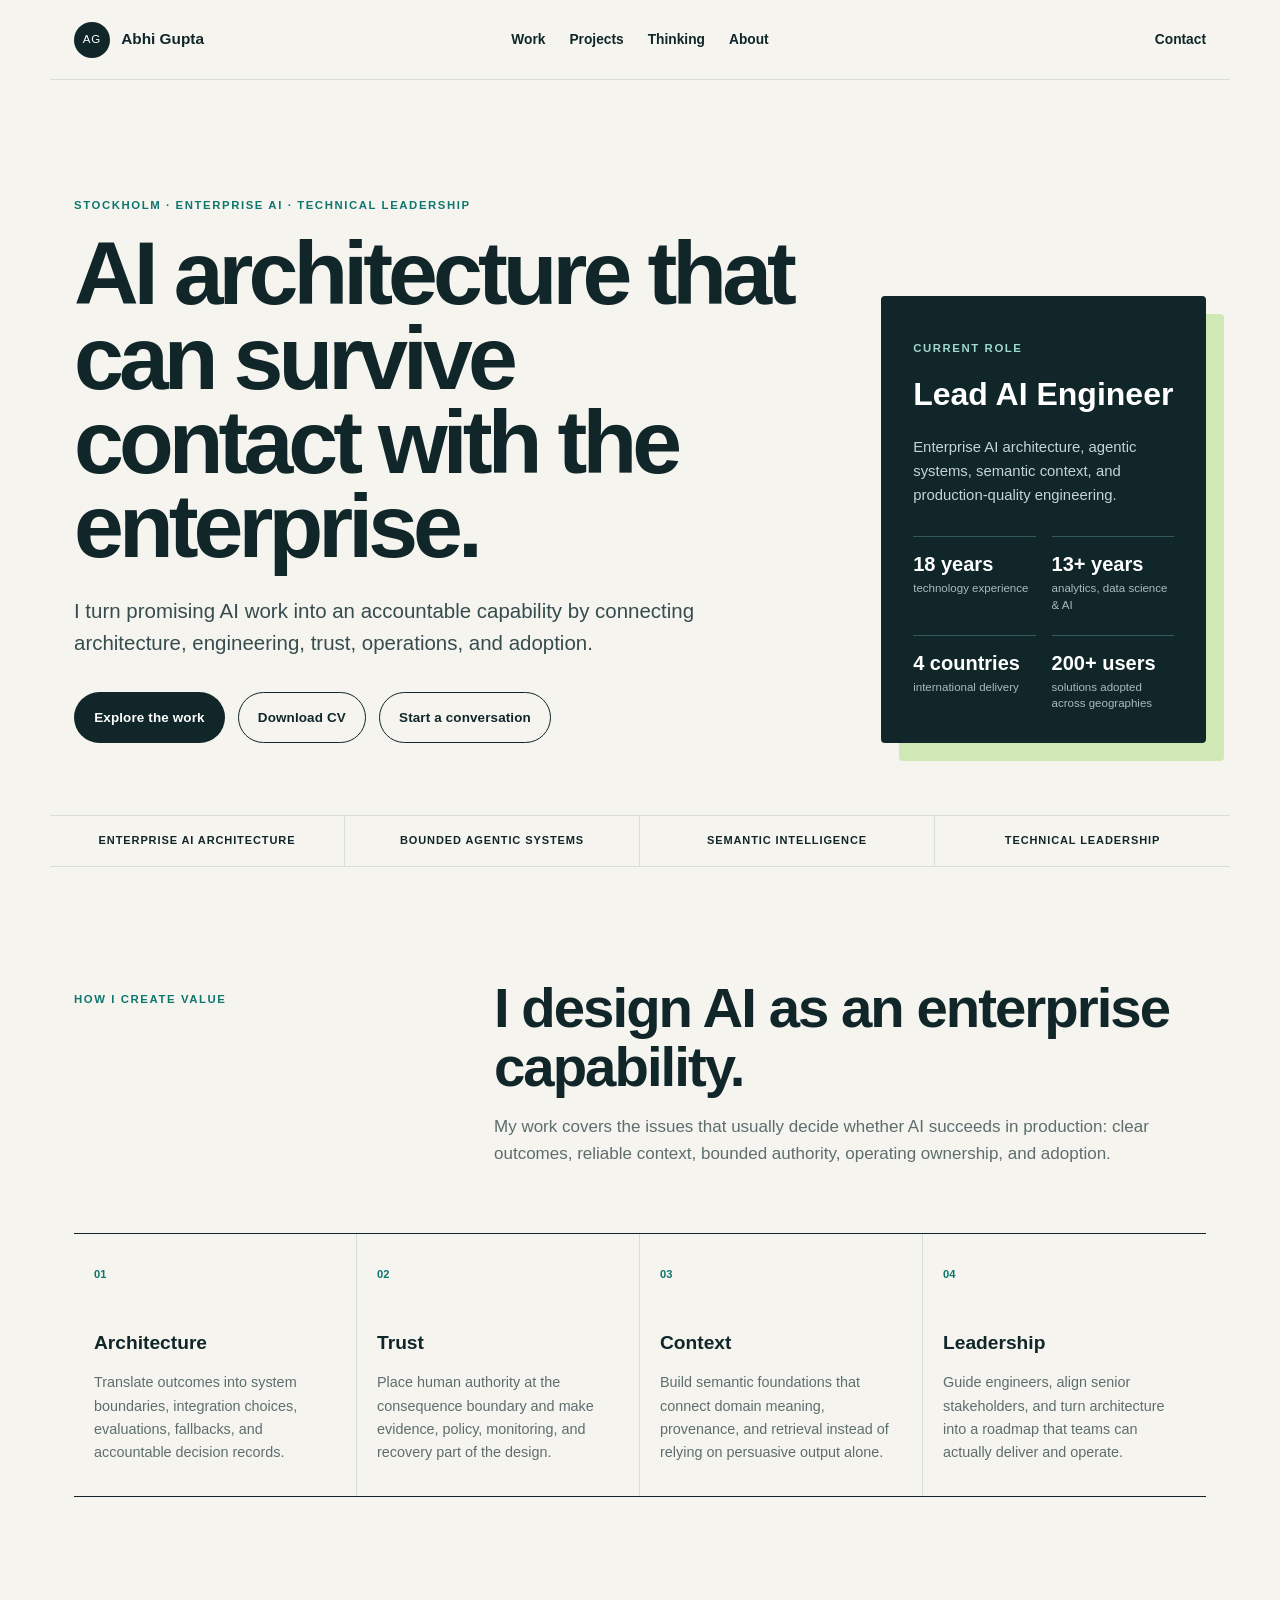
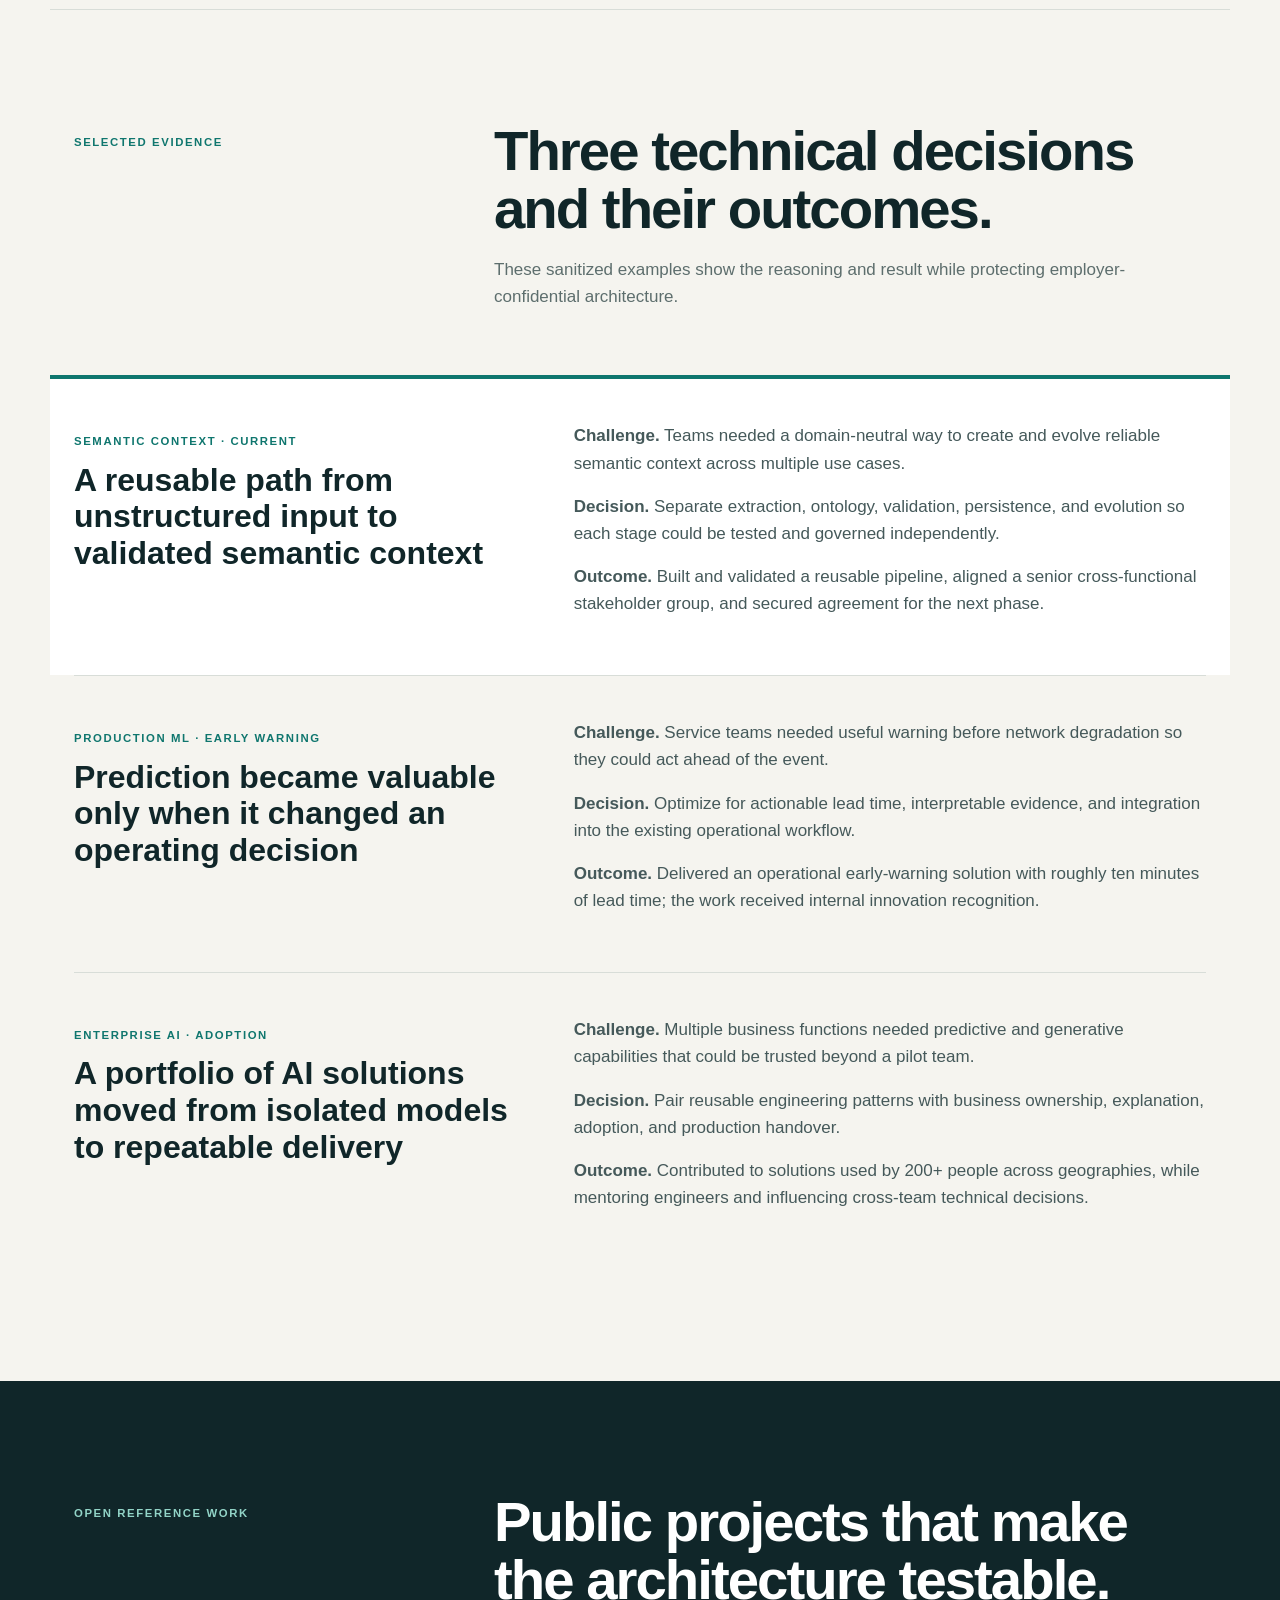
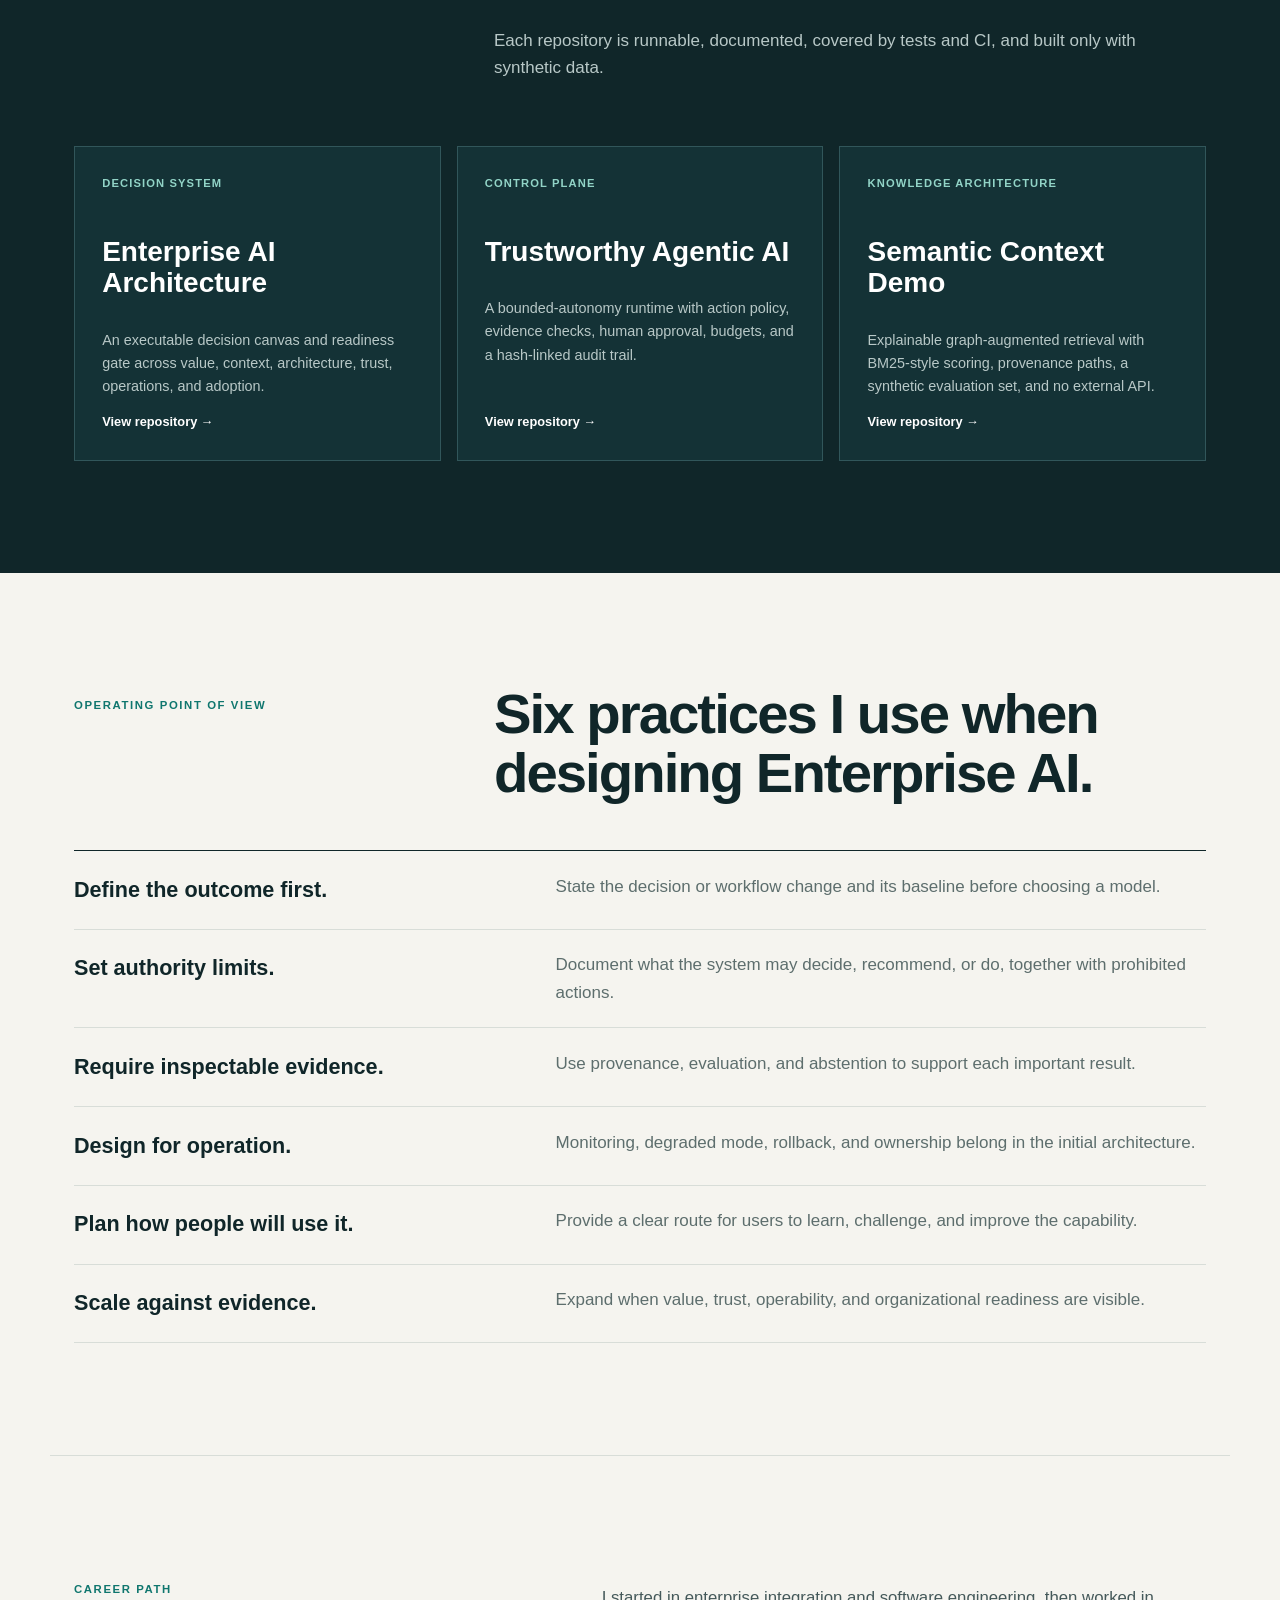
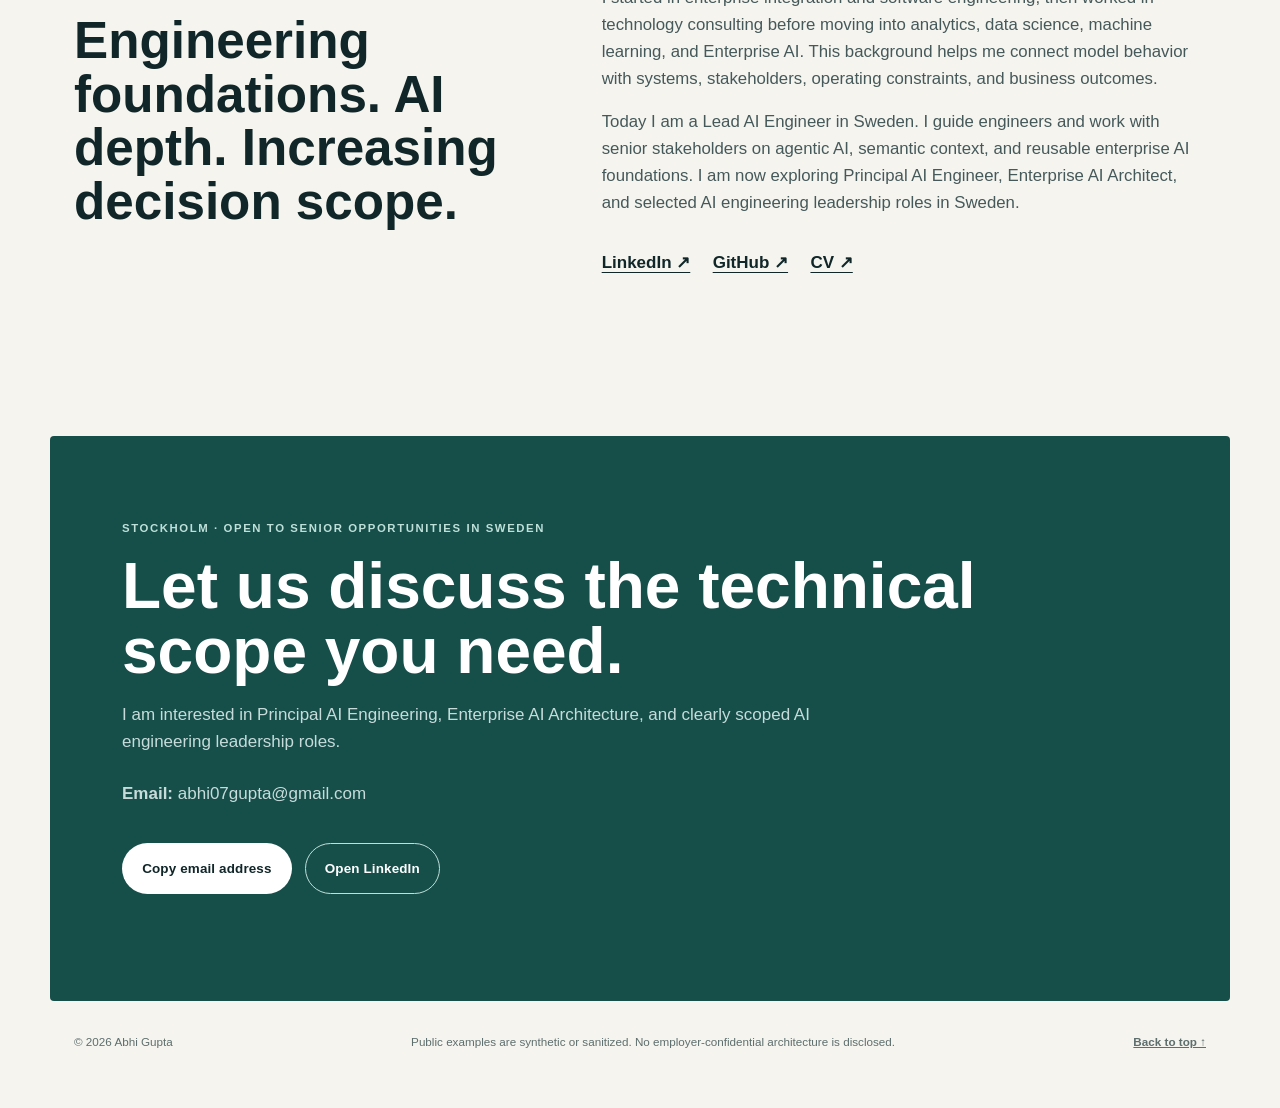
==== commit 74dc1d13: "Fix contact actions and standardize portfolio typography" ====
--- a/index.html
+++ b/index.html
@@ -23,7 +23,7 @@
     <nav aria-label="Primary navigation">
       <a href="#work">Work</a><a href="#projects">Projects</a><a href="#thinking">Thinking</a><a href="#about">About</a>
     </nav>
-    <a class="header-link" href="mailto:abhi07gupta@gmail.com">Contact</a>
+    <a class="header-link" href="#contact">Contact</a>
   </header>
 
   <main id="main">
@@ -31,10 +31,11 @@
       <div class="hero-copy">
         <p class="eyebrow">Stockholm · Enterprise AI · Technical leadership</p>
         <h1>AI architecture that can survive contact with the enterprise.</h1>
-        <p class="lead">I connect architecture, engineering, trust, and adoption so promising AI becomes an accountable capability—not another isolated demo.</p>
+        <p class="lead">I turn promising AI work into an accountable capability by connecting architecture, engineering, trust, operations, and adoption.</p>
         <div class="actions">
           <a class="button primary" href="#projects">Explore the work</a>
-          <a class="button secondary" href="assets/Abhi_Gupta_Public_Profile_CV_v1.0.pdf">Download CV</a>
+          <a class="button secondary" href="assets/Abhi_Gupta_Public_Profile_CV_v1.0.pdf" download>Download CV</a>
+          <a class="button secondary" href="#contact">Start a conversation</a>
         </div>
       </div>
       <aside class="hero-card" aria-label="Professional profile">
@@ -49,7 +50,7 @@
     </section>
 
     <section class="section" id="work">
-      <div class="section-head"><p class="eyebrow">How I create value</p><h2>Design the whole capability, not only the model.</h2><p>I work at the seams where enterprise AI usually breaks: unclear outcomes, weak context, unbounded authority, incomplete operating ownership, and low adoption.</p></div>
+      <div class="section-head"><p class="eyebrow">How I create value</p><h2>I design AI as an enterprise capability.</h2><p>My work covers the issues that usually decide whether AI succeeds in production: clear outcomes, reliable context, bounded authority, operating ownership, and adoption.</p></div>
       <div class="cap-grid">
         <article><span>01</span><h3>Architecture</h3><p>Translate outcomes into system boundaries, integration choices, evaluations, fallbacks, and accountable decision records.</p></article>
         <article><span>02</span><h3>Trust</h3><p>Place human authority at the consequence boundary and make evidence, policy, monitoring, and recovery part of the design.</p></article>
@@ -59,43 +60,48 @@
     </section>
 
     <section class="section cases">
-      <div class="section-head"><p class="eyebrow">Selected evidence</p><h2>From ambiguity to a working decision system.</h2><p>Sanitized examples that preserve the reasoning and outcome without exposing employer-confidential architecture.</p></div>
+      <div class="section-head"><p class="eyebrow">Selected evidence</p><h2>Three technical decisions and their outcomes.</h2><p>These sanitized examples show the reasoning and result while protecting employer-confidential architecture.</p></div>
       <article class="case featured"><div><p class="micro">SEMANTIC CONTEXT · CURRENT</p><h3>A reusable path from unstructured input to validated semantic context</h3></div><div class="case-body"><p><strong>Challenge.</strong> Teams needed a domain-neutral way to create and evolve reliable semantic context across multiple use cases.</p><p><strong>Decision.</strong> Separate extraction, ontology, validation, persistence, and evolution so each stage could be tested and governed independently.</p><p><strong>Outcome.</strong> Built and validated a reusable pipeline, aligned a senior cross-functional stakeholder group, and secured agreement for the next phase.</p></div></article>
-      <article class="case"><div><p class="micro">PRODUCTION ML · EARLY WARNING</p><h3>Prediction became valuable only when it changed an operating decision</h3></div><div class="case-body"><p><strong>Challenge.</strong> Service teams needed useful warning before network degradation, not a post-event accuracy report.</p><p><strong>Decision.</strong> Optimize for actionable lead time, interpretable evidence, and integration into the existing operational workflow.</p><p><strong>Outcome.</strong> Delivered an operational early-warning solution with roughly ten minutes of lead time; the work received internal innovation recognition.</p></div></article>
+      <article class="case"><div><p class="micro">PRODUCTION ML · EARLY WARNING</p><h3>Prediction became valuable only when it changed an operating decision</h3></div><div class="case-body"><p><strong>Challenge.</strong> Service teams needed useful warning before network degradation so they could act ahead of the event.</p><p><strong>Decision.</strong> Optimize for actionable lead time, interpretable evidence, and integration into the existing operational workflow.</p><p><strong>Outcome.</strong> Delivered an operational early-warning solution with roughly ten minutes of lead time; the work received internal innovation recognition.</p></div></article>
       <article class="case"><div><p class="micro">ENTERPRISE AI · ADOPTION</p><h3>A portfolio of AI solutions moved from isolated models to repeatable delivery</h3></div><div class="case-body"><p><strong>Challenge.</strong> Multiple business functions needed predictive and generative capabilities that could be trusted beyond a pilot team.</p><p><strong>Decision.</strong> Pair reusable engineering patterns with business ownership, explanation, adoption, and production handover.</p><p><strong>Outcome.</strong> Contributed to solutions used by 200+ people across geographies, while mentoring engineers and influencing cross-team technical decisions.</p></div></article>
     </section>
 
     <section class="section projects" id="projects">
       <div class="section-head"><p class="eyebrow">Open reference work</p><h2>Public projects that make the architecture testable.</h2><p>Each repository is runnable, documented, covered by tests and CI, and built only with synthetic data.</p></div>
       <div class="project-grid">
-        <a href="https://github.com/abhi07gupta/enterprise-ai-architecture"><span>Decision system</span><h3>Enterprise AI Architecture</h3><p>An executable decision canvas and readiness gate across value, context, architecture, trust, operations, and adoption.</p><em>View repository →</em></a>
-        <a href="https://github.com/abhi07gupta/trustworthy-agentic-ai"><span>Control plane</span><h3>Trustworthy Agentic AI</h3><p>A bounded-autonomy runtime with action policy, evidence checks, human approval, budgets, and a hash-linked audit trail.</p><em>View repository →</em></a>
-        <a href="https://github.com/abhi07gupta/semantic-context-demo"><span>Knowledge architecture</span><h3>Semantic Context Demo</h3><p>Explainable graph-augmented retrieval with BM25-style scoring, provenance paths, a synthetic evaluation set, and no external API.</p><em>View repository →</em></a>
+        <a href="https://github.com/abhi07gupta/enterprise-ai-architecture" target="_blank" rel="noreferrer"><span>Decision system</span><h3>Enterprise AI Architecture</h3><p>An executable decision canvas and readiness gate across value, context, architecture, trust, operations, and adoption.</p><em>View repository →</em></a>
+        <a href="https://github.com/abhi07gupta/trustworthy-agentic-ai" target="_blank" rel="noreferrer"><span>Control plane</span><h3>Trustworthy Agentic AI</h3><p>A bounded-autonomy runtime with action policy, evidence checks, human approval, budgets, and a hash-linked audit trail.</p><em>View repository →</em></a>
+        <a href="https://github.com/abhi07gupta/semantic-context-demo" target="_blank" rel="noreferrer"><span>Knowledge architecture</span><h3>Semantic Context Demo</h3><p>Explainable graph-augmented retrieval with BM25-style scoring, provenance paths, a synthetic evaluation set, and no external API.</p><em>View repository →</em></a>
       </div>
     </section>
 
     <section class="section thinking" id="thinking">
-      <div class="section-head"><p class="eyebrow">Operating point of view</p><h2>Six principles for enterprise AI that earns the right to scale.</h2></div>
+      <div class="section-head"><p class="eyebrow">Operating point of view</p><h2>Six practices I use when designing Enterprise AI.</h2></div>
       <ol class="principles">
-        <li><strong>Outcome before mechanism.</strong><span>State the decision or workflow change and its baseline before choosing a model.</span></li>
-        <li><strong>Boundaries before autonomy.</strong><span>Define what a system may decide, recommend, or do—and what it must never do.</span></li>
-        <li><strong>Evidence before confidence.</strong><span>Make provenance, evaluation, and abstention stronger than fluent output.</span></li>
-        <li><strong>Operations are architecture.</strong><span>Monitoring, degraded mode, rollback, and ownership belong in the initial design.</span></li>
-        <li><strong>Adoption is a system property.</strong><span>Design how people learn, challenge, and improve the capability.</span></li>
-        <li><strong>Scale is earned.</strong><span>Expand only when value, trust, operability, and organizational readiness are all visible.</span></li>
+        <li><strong>Define the outcome first.</strong><span>State the decision or workflow change and its baseline before choosing a model.</span></li>
+        <li><strong>Set authority limits.</strong><span>Document what the system may decide, recommend, or do, together with prohibited actions.</span></li>
+        <li><strong>Require inspectable evidence.</strong><span>Use provenance, evaluation, and abstention to support each important result.</span></li>
+        <li><strong>Design for operation.</strong><span>Monitoring, degraded mode, rollback, and ownership belong in the initial architecture.</span></li>
+        <li><strong>Plan how people will use it.</strong><span>Provide a clear route for users to learn, challenge, and improve the capability.</span></li>
+        <li><strong>Scale against evidence.</strong><span>Expand when value, trust, operability, and organizational readiness are visible.</span></li>
       </ol>
     </section>
 
     <section class="section about" id="about">
       <div><p class="eyebrow">Career path</p><h2>Engineering foundations. AI depth. Increasing decision scope.</h2></div>
-      <div class="about-copy"><p>I began in enterprise integration and software engineering, then moved through technology consulting, analytics, data science, machine learning, and enterprise AI. That path matters: it lets me connect model behavior to systems, stakeholders, operating constraints, and business outcomes.</p><p>Today I am a Lead AI Engineer in Sweden, guiding engineers and working across senior stakeholders on agentic AI, semantic context, and reusable enterprise AI foundations. I am building toward Principal AI Engineer, Enterprise AI Architect, and future AI engineering leadership scope—without losing technical depth.</p><div class="about-links"><a href="https://www.linkedin.com/in/abhi07gupta/">LinkedIn ↗</a><a href="https://github.com/abhi07gupta">GitHub ↗</a><a href="assets/Abhi_Gupta_Public_Profile_CV_v1.0.pdf">CV ↗</a></div></div>
+      <div class="about-copy"><p>I started in enterprise integration and software engineering, then worked in technology consulting before moving into analytics, data science, machine learning, and Enterprise AI. This background helps me connect model behavior with systems, stakeholders, operating constraints, and business outcomes.</p><p>Today I am a Lead AI Engineer in Sweden. I guide engineers and work with senior stakeholders on agentic AI, semantic context, and reusable enterprise AI foundations. I am now exploring Principal AI Engineer, Enterprise AI Architect, and selected AI engineering leadership roles in Sweden.</p><div class="about-links"><a href="https://www.linkedin.com/in/abhi07gupta/" target="_blank" rel="noreferrer">LinkedIn ↗</a><a href="https://github.com/abhi07gupta" target="_blank" rel="noreferrer">GitHub ↗</a><a href="assets/Abhi_Gupta_Public_Profile_CV_v1.0.pdf" download>CV ↗</a></div></div>
     </section>
 
-    <section class="contact">
+    <section class="contact" id="contact">
       <p class="eyebrow">Stockholm · Open to senior opportunities in Sweden</p>
-      <h2>Need an AI capability that is technically credible and organizationally real?</h2>
-      <p>I’m interested in Principal AI Engineering, Enterprise AI Architecture, and well-scoped AI engineering leadership roles.</p>
-      <a class="button light" href="mailto:abhi07gupta@gmail.com">Start a conversation</a>
+      <h2>Let us discuss the technical scope you need.</h2>
+      <p>I am interested in Principal AI Engineering, Enterprise AI Architecture, and clearly scoped AI engineering leadership roles.</p>
+      <p class="contact-email"><strong>Email:</strong> <span id="email-address">abhi07gupta@gmail.com</span></p>
+      <div class="contact-actions">
+        <button class="button light" id="copy-email" type="button">Copy email address</button>
+        <a class="button contact-link" href="https://www.linkedin.com/in/abhi07gupta/" target="_blank" rel="noreferrer">Open LinkedIn</a>
+      </div>
+      <p class="copy-status" id="copy-status" role="status" aria-live="polite"></p>
     </section>
   </main>
 
--- a/styles.css
+++ b/styles.css
@@ -1 +1 @@
-:root{--ink:#102629;--muted:#5d6e6d;--paper:#f5f4ef;--white:#fff;--teal:#0f766e;--teal2:#164e4a;--lime:#cfe8b5;--line:#d8ddd8;--sand:#e9e6dc;--max:1180px}*{box-sizing:border-box}html{scroll-behavior:smooth}body{margin:0;background:var(--paper);color:var(--ink);font-family:Inter,ui-sans-serif,-apple-system,BlinkMacSystemFont,"Segoe UI",sans-serif;font-size:17px;line-height:1.6}a{color:inherit}.skip{position:absolute;left:-9999px;top:8px;background:var(--ink);color:white;padding:.6rem 1rem;z-index:9}.skip:focus{left:8px}.site-header{max-width:var(--max);margin:auto;padding:1.35rem 1.5rem;display:grid;grid-template-columns:1fr auto 1fr;align-items:center;border-bottom:1px solid var(--line)}.brand{display:flex;align-items:center;gap:.7rem;text-decoration:none}.brand span{display:grid;place-items:center;width:36px;height:36px;border-radius:50%;background:var(--ink);color:white;font-size:.72rem;letter-spacing:.08em}.brand strong{font-size:.96rem}.site-header nav{display:flex;gap:1.5rem}.site-header nav a,.header-link{text-decoration:none;font-size:.86rem;font-weight:650}.site-header nav a:hover,.header-link:hover{text-decoration:underline;text-underline-offset:5px}.header-link{justify-self:end}.hero{max-width:var(--max);margin:auto;padding:6.5rem 1.5rem 4.5rem;display:grid;grid-template-columns:minmax(0,1.55fr) minmax(300px,.7fr);gap:5.5rem;align-items:end}.eyebrow,.micro{text-transform:uppercase;letter-spacing:.14em;font-size:.71rem;font-weight:780;color:var(--teal)}.hero h1{font-family:Georgia,"Times New Roman",serif;font-size:clamp(3.6rem,7vw,6.8rem);line-height:.94;letter-spacing:-.055em;max-width:880px;margin:1.1rem 0 1.7rem}.lead{font-size:1.28rem;line-height:1.55;max-width:760px;color:#364c4e}.actions{display:flex;gap:.8rem;flex-wrap:wrap;margin-top:2.1rem}.button{display:inline-flex;align-items:center;justify-content:center;padding:.86rem 1.2rem;text-decoration:none;border-radius:999px;font-size:.84rem;font-weight:760;letter-spacing:.01em}.button.primary{background:var(--ink);color:white}.button.secondary{border:1px solid var(--ink)}.button:hover{transform:translateY(-1px)}.hero-card{background:var(--ink);color:white;border-radius:4px;padding:2rem;box-shadow:18px 18px 0 var(--lime)}.hero-card .micro{color:#9ed8ce}.hero-card h2{font-family:Georgia,serif;font-size:2rem;margin:.3rem 0 1rem}.hero-card>p:not(.micro){color:#c6d4d3;font-size:.93rem}.hero-card dl{margin:1.8rem 0 0;display:grid;grid-template-columns:1fr 1fr;gap:1.4rem 1rem}.hero-card dl div{border-top:1px solid #35595a;padding-top:.7rem}.hero-card dt{font-size:1.25rem;font-weight:780}.hero-card dd{margin:0;color:#a8bcbb;font-size:.72rem;line-height:1.4}.signal-strip{border-top:1px solid var(--line);border-bottom:1px solid var(--line);display:grid;grid-template-columns:repeat(4,1fr);max-width:var(--max);margin:auto}.signal-strip p{text-align:center;text-transform:uppercase;letter-spacing:.08em;font-size:.69rem;font-weight:800;padding:1rem;border-right:1px solid var(--line);margin:0}.signal-strip p:last-child{border-right:0}.section{max-width:var(--max);margin:auto;padding:7rem 1.5rem}.section-head{display:grid;grid-template-columns:1fr 2fr;column-gap:4rem;align-items:start;margin-bottom:3rem}.section-head .eyebrow{grid-row:1/4}.section-head h2{font-family:Georgia,serif;font-size:clamp(2.4rem,4.4vw,4.5rem);line-height:1.04;letter-spacing:-.035em;margin:0;max-width:820px}.section-head>p:last-child{color:var(--muted);max-width:690px}.cap-grid{display:grid;grid-template-columns:repeat(4,1fr);border-top:1px solid var(--ink);border-bottom:1px solid var(--ink)}.cap-grid article{padding:1.6rem 1.25rem 2rem;border-right:1px solid var(--line)}.cap-grid article:last-child{border:0}.cap-grid span{font-size:.7rem;color:var(--teal);font-weight:800}.cap-grid h3{font-size:1.2rem;margin:2.6rem 0 .8rem}.cap-grid p{font-size:.9rem;color:var(--muted);margin:0}.cases{border-top:1px solid var(--line)}.case{display:grid;grid-template-columns:1fr 1.4fr;gap:3rem;padding:2.6rem 0;border-top:1px solid var(--line)}.case.featured{background:var(--white);margin:0 -1.5rem;padding:2.6rem 1.5rem;border-top:4px solid var(--teal)}.case h3{font-family:Georgia,serif;font-size:2rem;line-height:1.15;margin:.55rem 0}.case-body p{margin:.1rem 0 1rem;color:#45595a}.projects{background:var(--ink);color:white;max-width:none;padding-left:max(1.5rem,calc((100% - var(--max))/2 + 1.5rem));padding-right:max(1.5rem,calc((100% - var(--max))/2 + 1.5rem))}.projects .section-head .eyebrow{color:#92d4c7}.projects .section-head>p:last-child{color:#b8c8c7}.project-grid{display:grid;grid-template-columns:repeat(3,1fr);gap:1rem}.project-grid a{background:#143236;border:1px solid #31565a;padding:1.7rem;text-decoration:none;min-height:310px;display:flex;flex-direction:column}.project-grid a:hover{border-color:#92d4c7;transform:translateY(-3px)}.project-grid span{font-size:.7rem;color:#92d4c7;text-transform:uppercase;letter-spacing:.1em;font-weight:750}.project-grid h3{font-family:Georgia,serif;font-size:1.75rem;line-height:1.12;margin:2.7rem 0 1rem}.project-grid p{color:#b8c8c7;font-size:.9rem}.project-grid em{margin-top:auto;font-style:normal;font-weight:700;font-size:.8rem}.principles{list-style:none;padding:0;margin:0;border-top:1px solid var(--ink)}.principles li{display:grid;grid-template-columns:1fr 1.5fr;gap:3rem;border-bottom:1px solid var(--line);padding:1.35rem 0}.principles strong{font-family:Georgia,serif;font-size:1.35rem}.principles span{color:var(--muted)}.about{display:grid;grid-template-columns:1fr 1.35fr;gap:5rem;border-top:1px solid var(--line)}.about h2{font-family:Georgia,serif;font-size:3.2rem;line-height:1.05;margin:1rem 0}.about-copy p{color:#45595a;font-size:1.05rem}.about-links{display:flex;gap:1.4rem;margin-top:2rem}.about-links a{font-weight:700;text-underline-offset:4px}.contact{max-width:var(--max);margin:3rem auto 0;background:var(--teal2);color:white;padding:4.5rem;border-radius:4px}.contact .eyebrow{color:#bfe0d9}.contact h2{font-family:Georgia,serif;font-size:clamp(2.6rem,5vw,5rem);line-height:1.02;max-width:900px;margin:1rem 0}.contact>p:not(.eyebrow){color:#c7dcda;max-width:650px}.button.light{background:white;color:var(--ink);margin-top:1.2rem}footer{max-width:var(--max);margin:auto;padding:2rem 1.5rem 3.5rem;display:grid;grid-template-columns:auto 1fr auto;gap:2rem;color:var(--muted);font-size:.73rem}footer p{margin:0}footer p:nth-child(2){text-align:center}footer a{font-weight:700}@media(max-width:900px){.site-header{grid-template-columns:1fr auto}.site-header nav{display:none}.hero{grid-template-columns:1fr;padding-top:4rem;gap:3rem}.hero-card{max-width:520px}.signal-strip{grid-template-columns:1fr 1fr}.signal-strip p:nth-child(2){border-right:0}.section-head{grid-template-columns:1fr;gap:.8rem}.section-head .eyebrow{grid-row:auto}.cap-grid,.project-grid{grid-template-columns:1fr 1fr}.cap-grid article:nth-child(2){border-right:0}.project-grid a:last-child{grid-column:1/-1}.case,.about{grid-template-columns:1fr;gap:1rem}.contact{margin-left:1rem;margin-right:1rem;padding:3rem 1.5rem}footer{grid-template-columns:1fr}footer p:nth-child(2){text-align:left}}@media(max-width:580px){body{font-size:16px}.hero h1{font-size:3.55rem}.hero{padding-top:3rem}.hero-card{box-shadow:9px 9px 0 var(--lime)}.cap-grid,.project-grid{grid-template-columns:1fr}.cap-grid article{border-right:0;border-bottom:1px solid var(--line)}.project-grid a:last-child{grid-column:auto}.principles li{grid-template-columns:1fr;gap:.3rem}.about h2{font-size:2.5rem}.site-header{padding:.9rem 1rem}.contact h2{font-size:2.7rem}}@media(prefers-reduced-motion:reduce){html{scroll-behavior:auto}*{transition:none!important}}
+:root{--ink:#102629;--muted:#5d6e6d;--paper:#f5f4ef;--white:#fff;--teal:#0f766e;--teal2:#164e4a;--lime:#cfe8b5;--line:#d8ddd8;--sand:#e9e6dc;--max:1180px}*{box-sizing:border-box}html{scroll-behavior:smooth;scroll-padding-top:1rem}body{margin:0;background:var(--paper);color:var(--ink);font-family:Arial,sans-serif;font-size:17px;line-height:1.6}button,input,textarea,select{font:inherit}a{color:inherit}.skip{position:absolute;left:-9999px;top:8px;background:var(--ink);color:white;padding:.6rem 1rem;z-index:9}.skip:focus{left:8px}.site-header{max-width:var(--max);margin:auto;padding:1.35rem 1.5rem;display:grid;grid-template-columns:1fr auto 1fr;align-items:center;border-bottom:1px solid var(--line)}.brand{display:flex;align-items:center;gap:.7rem;text-decoration:none}.brand span{display:grid;place-items:center;width:36px;height:36px;border-radius:50%;background:var(--ink);color:white;font-size:.72rem;letter-spacing:.08em}.brand strong{font-size:.96rem}.site-header nav{display:flex;gap:1.5rem}.site-header nav a,.header-link{text-decoration:none;font-size:.86rem;font-weight:700}.site-header nav a:hover,.header-link:hover{text-decoration:underline;text-underline-offset:5px}.header-link{justify-self:end}.hero{max-width:var(--max);margin:auto;padding:6.5rem 1.5rem 4.5rem;display:grid;grid-template-columns:minmax(0,1.55fr) minmax(300px,.7fr);gap:5.5rem;align-items:end}.eyebrow,.micro{text-transform:uppercase;letter-spacing:.14em;font-size:.71rem;font-weight:700;color:var(--teal)}.hero h1{font-size:clamp(3.6rem,7vw,6.8rem);line-height:.94;letter-spacing:-.055em;max-width:880px;margin:1.1rem 0 1.7rem}.lead{font-size:1.28rem;line-height:1.55;max-width:760px;color:#364c4e}.actions{display:flex;gap:.8rem;flex-wrap:wrap;margin-top:2.1rem}.button{display:inline-flex;align-items:center;justify-content:center;padding:.86rem 1.2rem;text-decoration:none;border:1px solid transparent;border-radius:999px;font-size:.84rem;font-weight:700;letter-spacing:.01em;cursor:pointer}.button.primary{background:var(--ink);color:white}.button.secondary{border-color:var(--ink);background:transparent}.button:hover{transform:translateY(-1px)}.button:focus-visible,.site-header a:focus-visible,.about-links a:focus-visible,footer a:focus-visible{outline:3px solid var(--lime);outline-offset:3px}.hero-card{background:var(--ink);color:white;border-radius:4px;padding:2rem;box-shadow:18px 18px 0 var(--lime)}.hero-card .micro{color:#9ed8ce}.hero-card h2{font-size:2rem;margin:.3rem 0 1rem}.hero-card>p:not(.micro){color:#c6d4d3;font-size:.93rem}.hero-card dl{margin:1.8rem 0 0;display:grid;grid-template-columns:1fr 1fr;gap:1.4rem 1rem}.hero-card dl div{border-top:1px solid #35595a;padding-top:.7rem}.hero-card dt{font-size:1.25rem;font-weight:700}.hero-card dd{margin:0;color:#a8bcbb;font-size:.72rem;line-height:1.4}.signal-strip{border-top:1px solid var(--line);border-bottom:1px solid var(--line);display:grid;grid-template-columns:repeat(4,1fr);max-width:var(--max);margin:auto}.signal-strip p{text-align:center;text-transform:uppercase;letter-spacing:.08em;font-size:.69rem;font-weight:700;padding:1rem;border-right:1px solid var(--line);margin:0}.signal-strip p:last-child{border-right:0}.section{max-width:var(--max);margin:auto;padding:7rem 1.5rem}.section-head{display:grid;grid-template-columns:1fr 2fr;column-gap:4rem;align-items:start;margin-bottom:3rem}.section-head .eyebrow{grid-row:1/4}.section-head h2{font-size:clamp(2.4rem,4.4vw,4.5rem);line-height:1.04;letter-spacing:-.035em;margin:0;max-width:820px}.section-head>p:last-child{color:var(--muted);max-width:690px}.cap-grid{display:grid;grid-template-columns:repeat(4,1fr);border-top:1px solid var(--ink);border-bottom:1px solid var(--ink)}.cap-grid article{padding:1.6rem 1.25rem 2rem;border-right:1px solid var(--line)}.cap-grid article:last-child{border:0}.cap-grid span{font-size:.7rem;color:var(--teal);font-weight:700}.cap-grid h3{font-size:1.2rem;margin:2.6rem 0 .8rem}.cap-grid p{font-size:.9rem;color:var(--muted);margin:0}.cases{border-top:1px solid var(--line)}.case{display:grid;grid-template-columns:1fr 1.4fr;gap:3rem;padding:2.6rem 0;border-top:1px solid var(--line)}.case.featured{background:var(--white);margin:0 -1.5rem;padding:2.6rem 1.5rem;border-top:4px solid var(--teal)}.case h3{font-size:2rem;line-height:1.15;margin:.55rem 0}.case-body p{margin:.1rem 0 1rem;color:#45595a}.projects{background:var(--ink);color:white;max-width:none;padding-left:max(1.5rem,calc((100% - var(--max))/2 + 1.5rem));padding-right:max(1.5rem,calc((100% - var(--max))/2 + 1.5rem))}.projects .section-head .eyebrow{color:#92d4c7}.projects .section-head>p:last-child{color:#b8c8c7}.project-grid{display:grid;grid-template-columns:repeat(3,1fr);gap:1rem}.project-grid a{background:#143236;border:1px solid #31565a;padding:1.7rem;text-decoration:none;min-height:310px;display:flex;flex-direction:column}.project-grid a:hover{border-color:#92d4c7;transform:translateY(-3px)}.project-grid span{font-size:.7rem;color:#92d4c7;text-transform:uppercase;letter-spacing:.1em;font-weight:700}.project-grid h3{font-size:1.75rem;line-height:1.12;margin:2.7rem 0 1rem}.project-grid p{color:#b8c8c7;font-size:.9rem}.project-grid em{margin-top:auto;font-style:normal;font-weight:700;font-size:.8rem}.principles{list-style:none;padding:0;margin:0;border-top:1px solid var(--ink)}.principles li{display:grid;grid-template-columns:1fr 1.5fr;gap:3rem;border-bottom:1px solid var(--line);padding:1.35rem 0}.principles strong{font-size:1.35rem}.principles span{color:var(--muted)}.about{display:grid;grid-template-columns:1fr 1.35fr;gap:5rem;border-top:1px solid var(--line)}.about h2{font-size:3.2rem;line-height:1.05;margin:1rem 0}.about-copy p{color:#45595a;font-size:1.05rem}.about-links{display:flex;gap:1.4rem;margin-top:2rem}.about-links a{font-weight:700;text-underline-offset:4px}.contact{max-width:var(--max);margin:3rem auto 0;background:var(--teal2);color:white;padding:4.5rem;border-radius:4px}.contact .eyebrow{color:#bfe0d9}.contact h2{font-size:clamp(2.6rem,5vw,5rem);line-height:1.02;max-width:900px;margin:1rem 0}.contact>p:not(.eyebrow){color:#c7dcda;max-width:720px}.contact-email{margin-top:1.5rem}.contact-actions{display:flex;gap:.8rem;flex-wrap:wrap;align-items:center}.button.light{background:white;color:var(--ink);margin-top:1.2rem}.button.contact-link{border-color:#bfe0d9;color:white;margin-top:1.2rem}.copy-status{min-height:1.5rem;margin:.7rem 0 0;font-size:.85rem}.copy-status.error{color:#ffd4cf}footer{max-width:var(--max);margin:auto;padding:2rem 1.5rem 3.5rem;display:grid;grid-template-columns:auto 1fr auto;gap:2rem;color:var(--muted);font-size:.73rem}footer p{margin:0}footer p:nth-child(2){text-align:center}footer a{font-weight:700}@media(max-width:900px){.site-header{grid-template-columns:1fr auto}.site-header nav{display:none}.hero{grid-template-columns:1fr;padding-top:4rem;gap:3rem}.hero-card{max-width:520px}.signal-strip{grid-template-columns:1fr 1fr}.signal-strip p:nth-child(2){border-right:0}.section-head{grid-template-columns:1fr;gap:.8rem}.section-head .eyebrow{grid-row:auto}.cap-grid,.project-grid{grid-template-columns:1fr 1fr}.cap-grid article:nth-child(2){border-right:0}.project-grid a:last-child{grid-column:1/-1}.case,.about{grid-template-columns:1fr;gap:1rem}.contact{margin-left:1rem;margin-right:1rem;padding:3rem 1.5rem}footer{grid-template-columns:1fr}footer p:nth-child(2){text-align:left}}@media(max-width:580px){body{font-size:16px}.hero h1{font-size:3.55rem}.hero{padding-top:3rem}.hero-card{box-shadow:9px 9px 0 var(--lime)}.cap-grid,.project-grid{grid-template-columns:1fr}.cap-grid article{border-right:0;border-bottom:1px solid var(--line)}.project-grid a:last-child{grid-column:auto}.principles li{grid-template-columns:1fr;gap:.3rem}.about h2{font-size:2.5rem}.site-header{padding:.9rem 1rem}.contact h2{font-size:2.7rem}}@media(prefers-reduced-motion:reduce){html{scroll-behavior:auto}*{transition:none!important}}
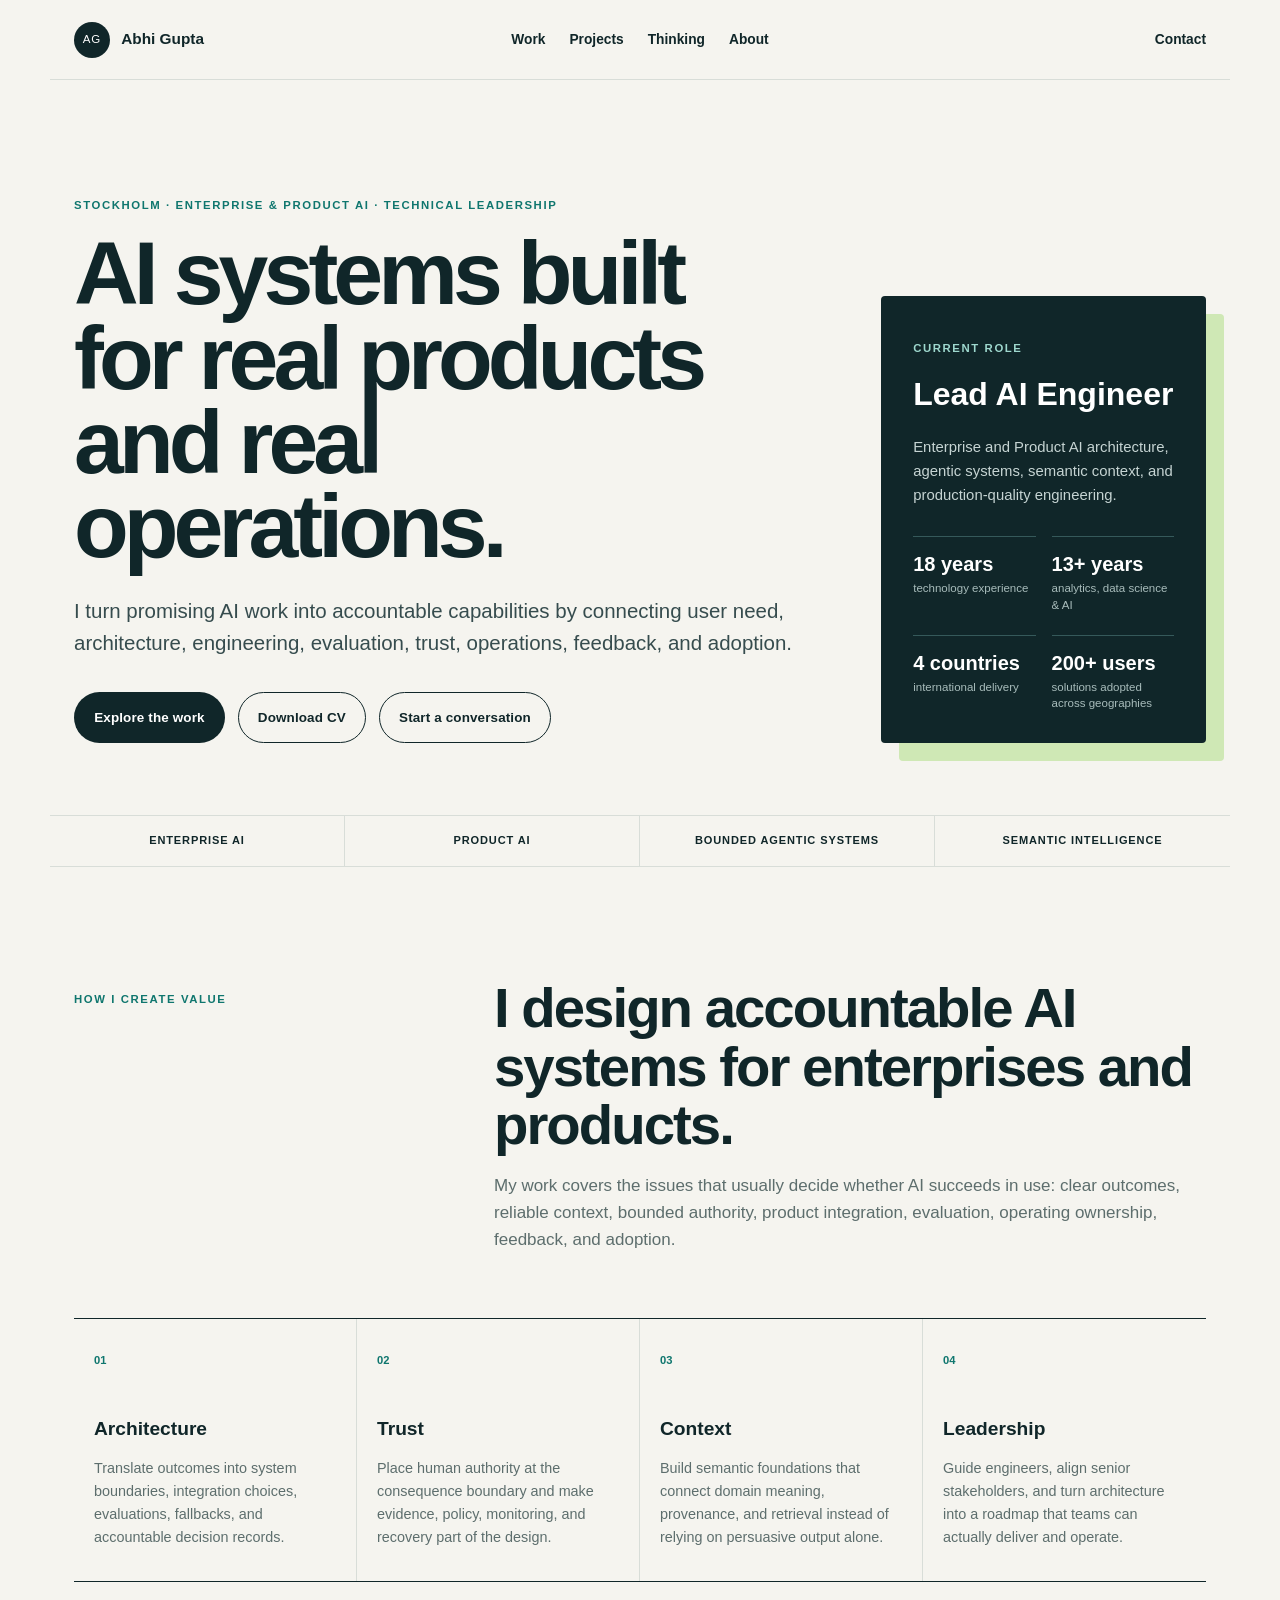
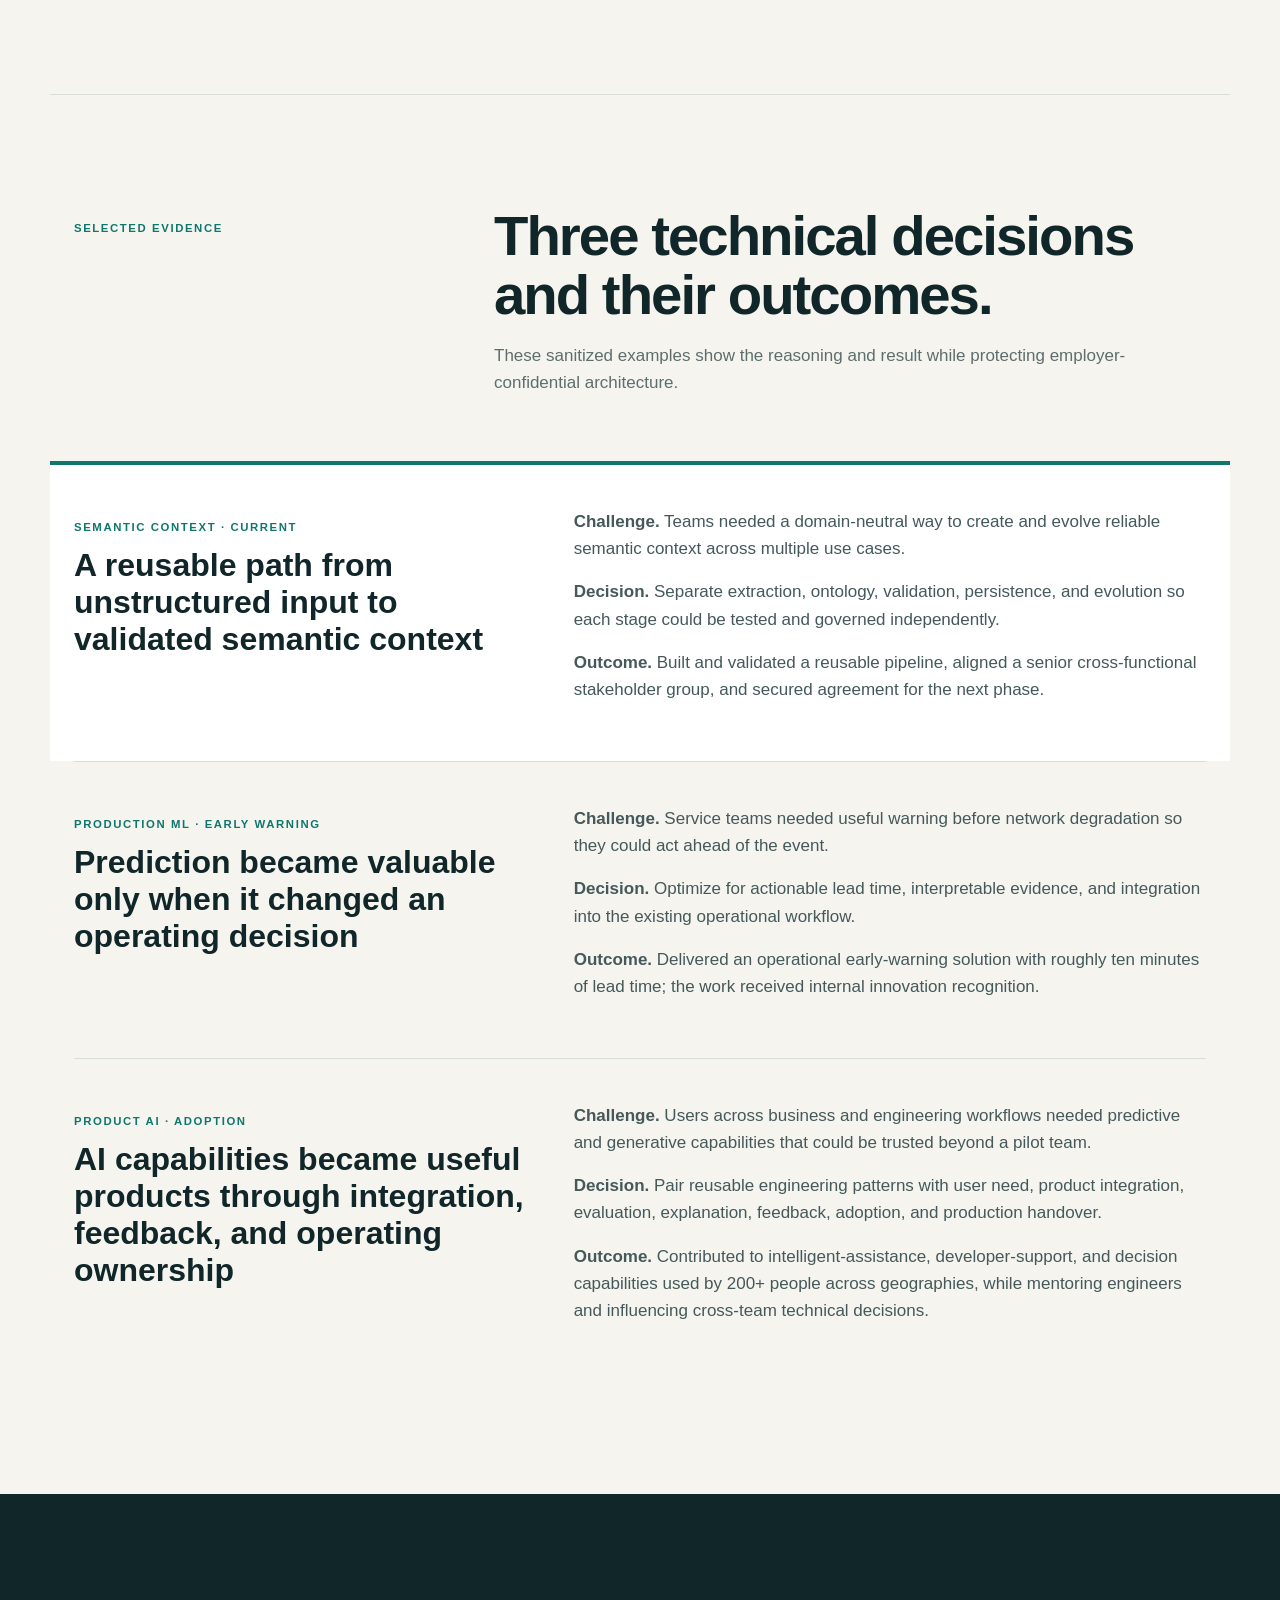
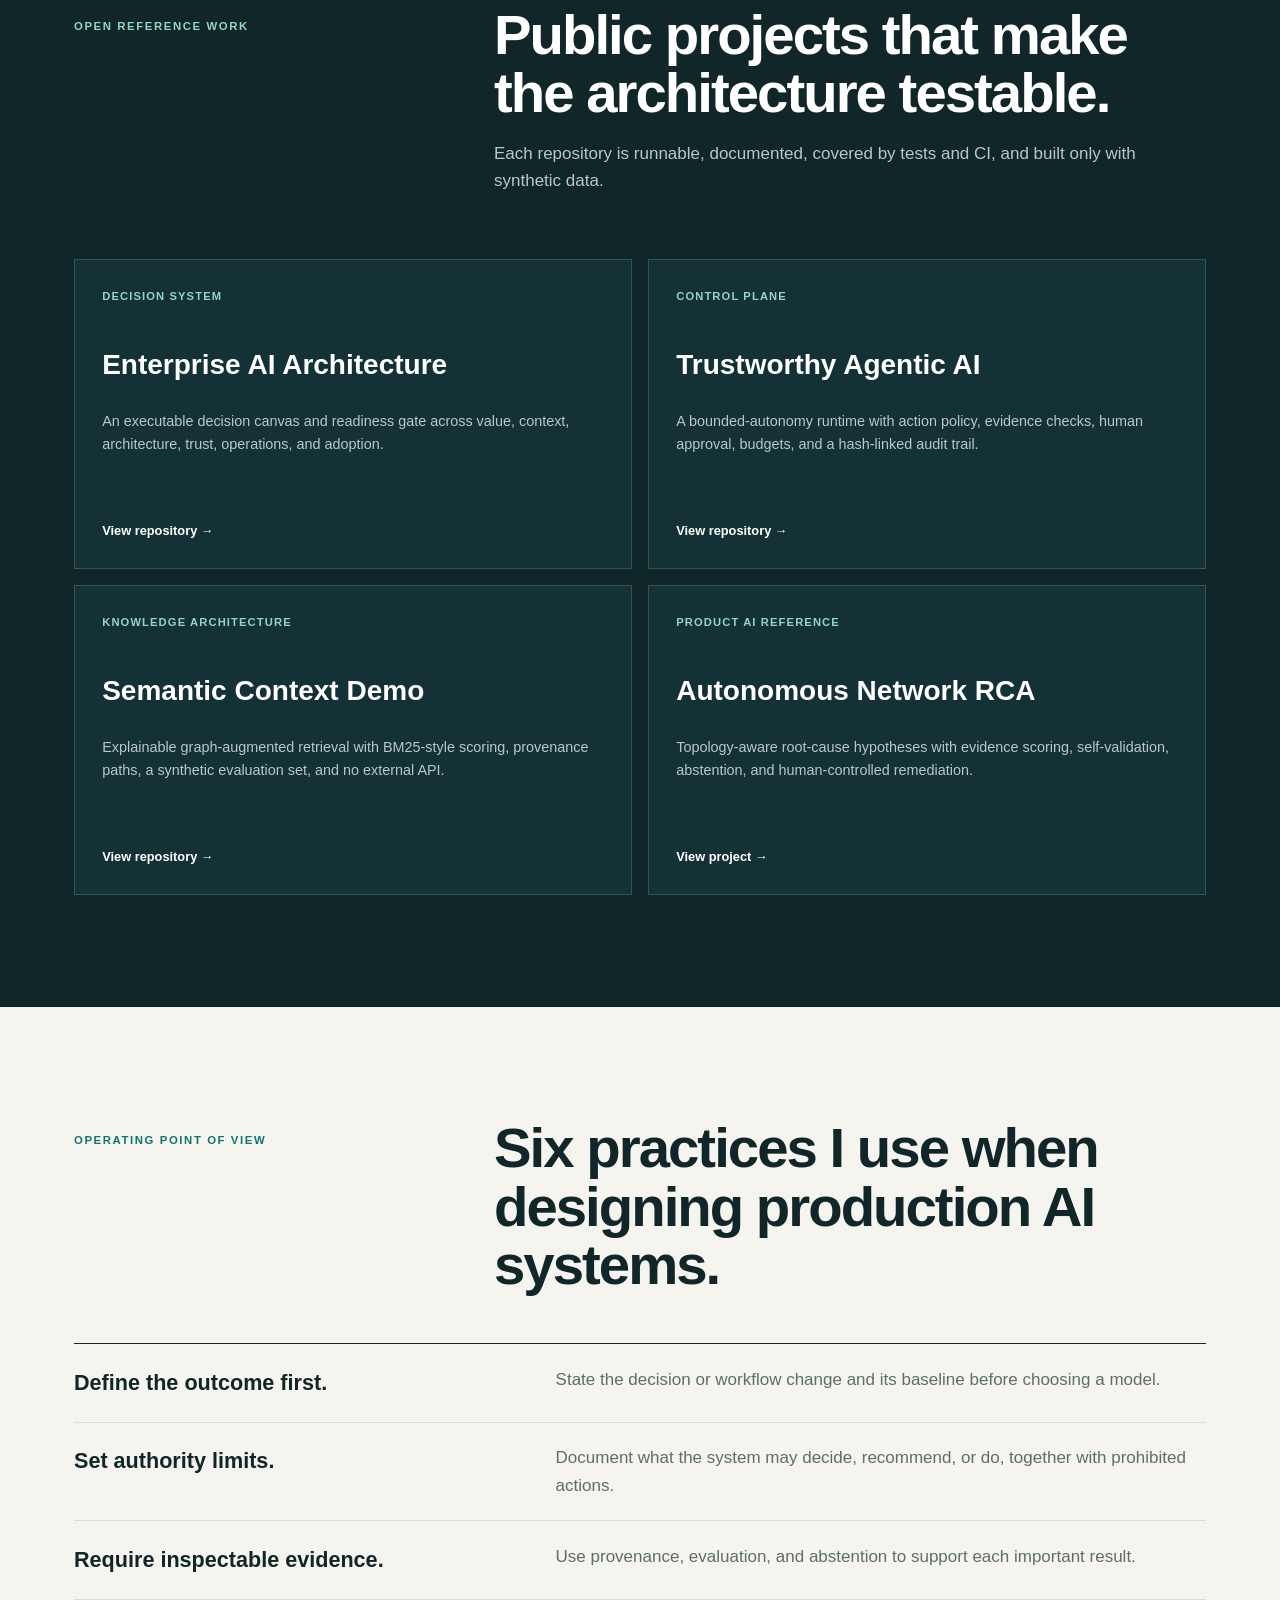
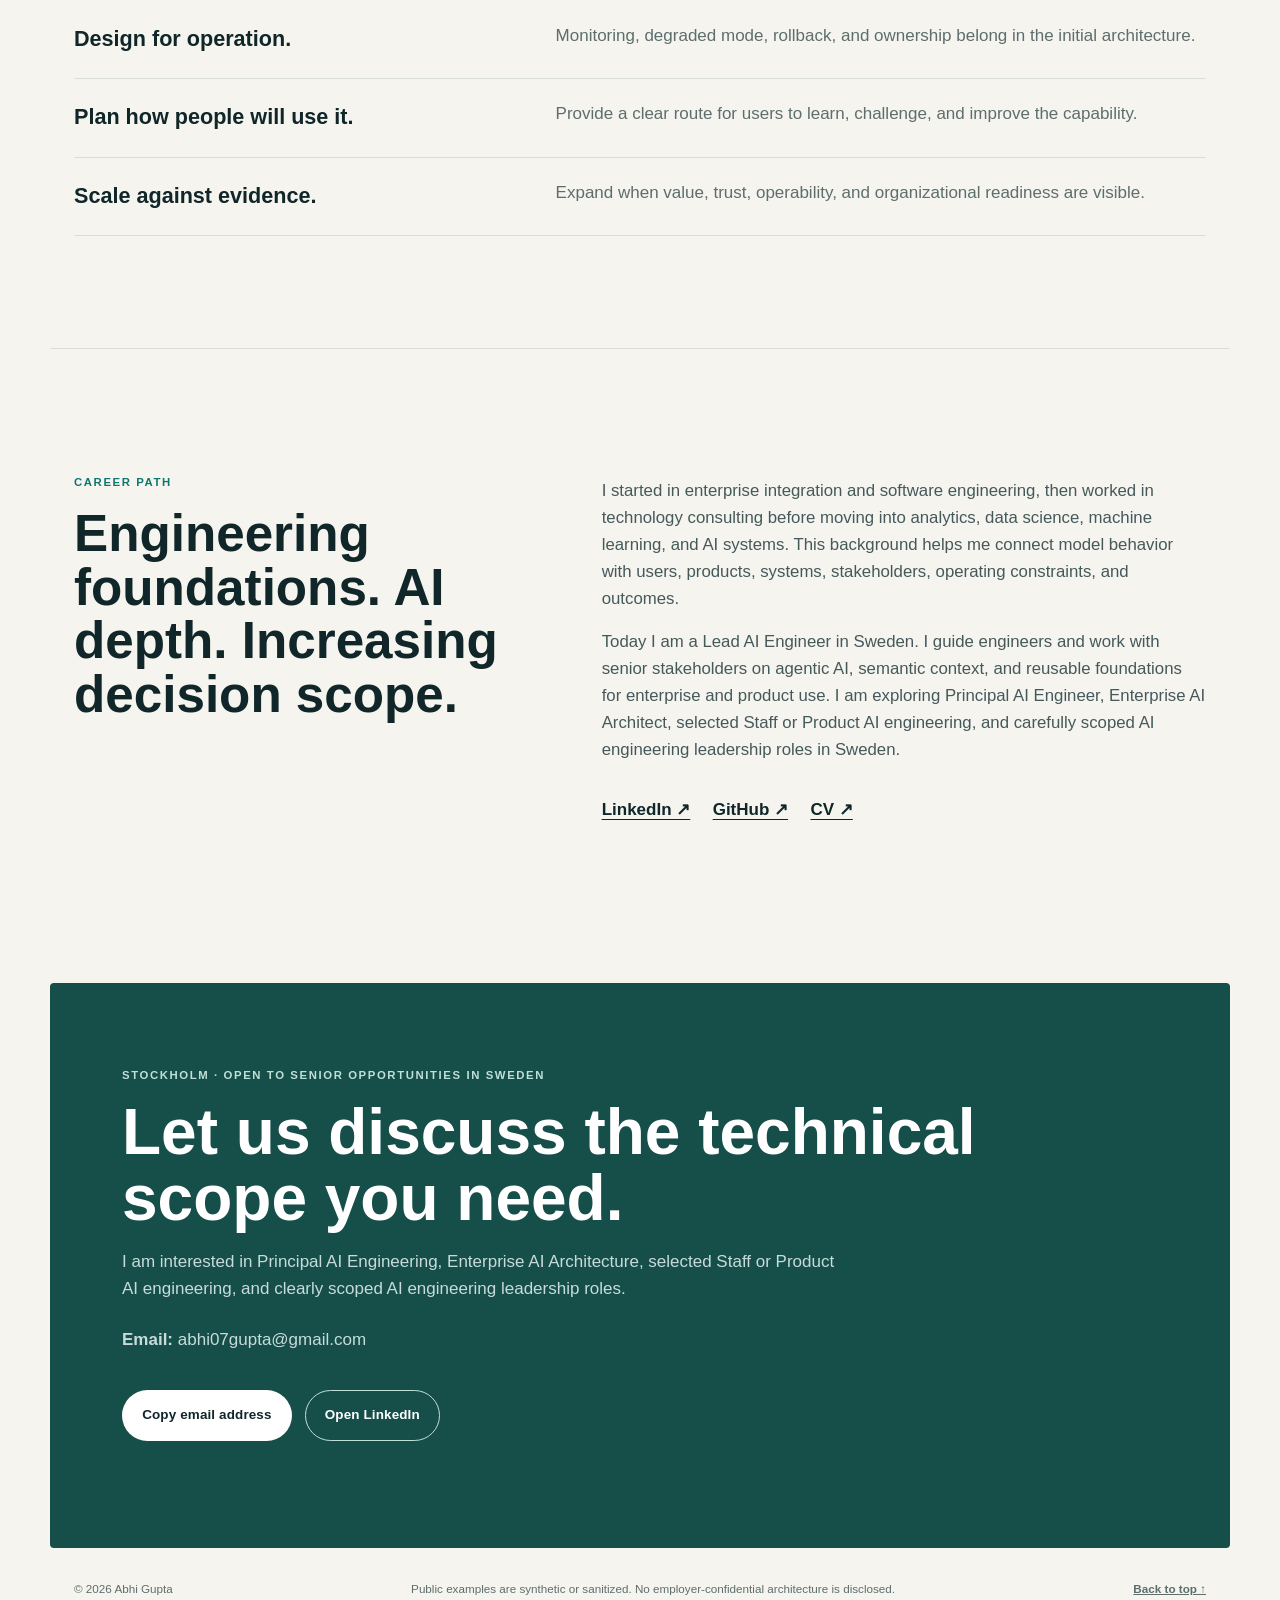
==== commit f15b7af5: "Add Enterprise and Product AI portfolio updates" ====
--- a/index.html
+++ b/index.html
@@ -3,18 +3,18 @@
 <head>
   <meta charset="utf-8">
   <meta name="viewport" content="width=device-width, initial-scale=1">
-  <title>Abhi Gupta | Enterprise AI Technical Leader & Architect</title>
-  <meta name="description" content="Abhi Gupta is a Stockholm-based Enterprise AI technical leader and architect focused on accountable architecture, agentic AI, semantic context, production engineering, and adoption.">
+  <title>Abhi Gupta | Enterprise & Product AI Technical Leader</title>
+  <meta name="description" content="Abhi Gupta is a Stockholm-based AI systems technical leader and architect focused on Enterprise and Product AI, accountable architecture, agentic systems, semantic context, production engineering, and adoption.">
   <meta name="theme-color" content="#0b1f24">
   <link rel="canonical" href="https://abhi07gupta.github.io/">
   <link rel="icon" href="favicon.svg" type="image/svg+xml">
   <link rel="stylesheet" href="styles.css">
   <meta property="og:type" content="website">
-  <meta property="og:title" content="Abhi Gupta | Enterprise AI Technical Leader & Architect">
-  <meta property="og:description" content="Architecture, engineering, trust, and adoption for enterprise AI that has to work in the real world.">
+  <meta property="og:title" content="Abhi Gupta | Enterprise & Product AI Technical Leader">
+  <meta property="og:description" content="Architecture, engineering, trust, and adoption for AI systems used in enterprises and products.">
   <meta property="og:url" content="https://abhi07gupta.github.io/">
   <meta name="twitter:card" content="summary">
-  <script type="application/ld+json">{"@context":"https://schema.org","@type":"Person","name":"Abhi Gupta","jobTitle":"Lead AI Engineer","url":"https://abhi07gupta.github.io/","sameAs":["https://www.linkedin.com/in/abhi07gupta/","https://github.com/abhi07gupta"],"address":{"@type":"PostalAddress","addressLocality":"Stockholm","addressCountry":"SE"},"knowsAbout":["Enterprise AI Architecture","Agentic AI","Semantic Context","Machine Learning","Technical Leadership"]}</script>
+  <script type="application/ld+json">{"@context":"https://schema.org","@type":"Person","name":"Abhi Gupta","jobTitle":"Lead AI Engineer","url":"https://abhi07gupta.github.io/","sameAs":["https://www.linkedin.com/in/abhi07gupta/","https://github.com/abhi07gupta"],"address":{"@type":"PostalAddress","addressLocality":"Stockholm","addressCountry":"SE"},"knowsAbout":["Enterprise AI Architecture","Product AI","Agentic AI","Semantic Context","Root Cause Analysis","Autonomous Networks","Machine Learning","Technical Leadership"]}</script>
 </head>
 <body>
   <a class="skip" href="#main">Skip to content</a>
@@ -29,9 +29,9 @@
   <main id="main">
     <section class="hero" id="top">
       <div class="hero-copy">
-        <p class="eyebrow">Stockholm · Enterprise AI · Technical leadership</p>
-        <h1>AI architecture that can survive contact with the enterprise.</h1>
-        <p class="lead">I turn promising AI work into an accountable capability by connecting architecture, engineering, trust, operations, and adoption.</p>
+        <p class="eyebrow">Stockholm · Enterprise & Product AI · Technical leadership</p>
+        <h1>AI systems built for real products and real operations.</h1>
+        <p class="lead">I turn promising AI work into accountable capabilities by connecting user need, architecture, engineering, evaluation, trust, operations, feedback, and adoption.</p>
         <div class="actions">
           <a class="button primary" href="#projects">Explore the work</a>
           <a class="button secondary" href="assets/Abhi_Gupta_Public_Profile_CV_v1.0.pdf" download>Download CV</a>
@@ -40,17 +40,17 @@
       </div>
       <aside class="hero-card" aria-label="Professional profile">
         <p class="micro">CURRENT ROLE</p><h2>Lead AI Engineer</h2>
-        <p>Enterprise AI architecture, agentic systems, semantic context, and production-quality engineering.</p>
+        <p>Enterprise and Product AI architecture, agentic systems, semantic context, and production-quality engineering.</p>
         <dl><div><dt>18 years</dt><dd>technology experience</dd></div><div><dt>13+ years</dt><dd>analytics, data science & AI</dd></div><div><dt>4 countries</dt><dd>international delivery</dd></div><div><dt>200+ users</dt><dd>solutions adopted across geographies</dd></div></dl>
       </aside>
     </section>
 
     <section class="signal-strip" aria-label="Positioning">
-      <p>Enterprise AI architecture</p><p>Bounded agentic systems</p><p>Semantic intelligence</p><p>Technical leadership</p>
+      <p>Enterprise AI</p><p>Product AI</p><p>Bounded agentic systems</p><p>Semantic intelligence</p>
     </section>
 
     <section class="section" id="work">
-      <div class="section-head"><p class="eyebrow">How I create value</p><h2>I design AI as an enterprise capability.</h2><p>My work covers the issues that usually decide whether AI succeeds in production: clear outcomes, reliable context, bounded authority, operating ownership, and adoption.</p></div>
+      <div class="section-head"><p class="eyebrow">How I create value</p><h2>I design accountable AI systems for enterprises and products.</h2><p>My work covers the issues that usually decide whether AI succeeds in use: clear outcomes, reliable context, bounded authority, product integration, evaluation, operating ownership, feedback, and adoption.</p></div>
       <div class="cap-grid">
         <article><span>01</span><h3>Architecture</h3><p>Translate outcomes into system boundaries, integration choices, evaluations, fallbacks, and accountable decision records.</p></article>
         <article><span>02</span><h3>Trust</h3><p>Place human authority at the consequence boundary and make evidence, policy, monitoring, and recovery part of the design.</p></article>
@@ -63,7 +63,7 @@
       <div class="section-head"><p class="eyebrow">Selected evidence</p><h2>Three technical decisions and their outcomes.</h2><p>These sanitized examples show the reasoning and result while protecting employer-confidential architecture.</p></div>
       <article class="case featured"><div><p class="micro">SEMANTIC CONTEXT · CURRENT</p><h3>A reusable path from unstructured input to validated semantic context</h3></div><div class="case-body"><p><strong>Challenge.</strong> Teams needed a domain-neutral way to create and evolve reliable semantic context across multiple use cases.</p><p><strong>Decision.</strong> Separate extraction, ontology, validation, persistence, and evolution so each stage could be tested and governed independently.</p><p><strong>Outcome.</strong> Built and validated a reusable pipeline, aligned a senior cross-functional stakeholder group, and secured agreement for the next phase.</p></div></article>
       <article class="case"><div><p class="micro">PRODUCTION ML · EARLY WARNING</p><h3>Prediction became valuable only when it changed an operating decision</h3></div><div class="case-body"><p><strong>Challenge.</strong> Service teams needed useful warning before network degradation so they could act ahead of the event.</p><p><strong>Decision.</strong> Optimize for actionable lead time, interpretable evidence, and integration into the existing operational workflow.</p><p><strong>Outcome.</strong> Delivered an operational early-warning solution with roughly ten minutes of lead time; the work received internal innovation recognition.</p></div></article>
-      <article class="case"><div><p class="micro">ENTERPRISE AI · ADOPTION</p><h3>A portfolio of AI solutions moved from isolated models to repeatable delivery</h3></div><div class="case-body"><p><strong>Challenge.</strong> Multiple business functions needed predictive and generative capabilities that could be trusted beyond a pilot team.</p><p><strong>Decision.</strong> Pair reusable engineering patterns with business ownership, explanation, adoption, and production handover.</p><p><strong>Outcome.</strong> Contributed to solutions used by 200+ people across geographies, while mentoring engineers and influencing cross-team technical decisions.</p></div></article>
+      <article class="case"><div><p class="micro">PRODUCT AI · ADOPTION</p><h3>AI capabilities became useful products through integration, feedback, and operating ownership</h3></div><div class="case-body"><p><strong>Challenge.</strong> Users across business and engineering workflows needed predictive and generative capabilities that could be trusted beyond a pilot team.</p><p><strong>Decision.</strong> Pair reusable engineering patterns with user need, product integration, evaluation, explanation, feedback, adoption, and production handover.</p><p><strong>Outcome.</strong> Contributed to intelligent-assistance, developer-support, and decision capabilities used by 200+ people across geographies, while mentoring engineers and influencing cross-team technical decisions.</p></div></article>
     </section>
 
     <section class="section projects" id="projects">
@@ -72,11 +72,12 @@
         <a href="https://github.com/abhi07gupta/enterprise-ai-architecture" target="_blank" rel="noreferrer"><span>Decision system</span><h3>Enterprise AI Architecture</h3><p>An executable decision canvas and readiness gate across value, context, architecture, trust, operations, and adoption.</p><em>View repository →</em></a>
         <a href="https://github.com/abhi07gupta/trustworthy-agentic-ai" target="_blank" rel="noreferrer"><span>Control plane</span><h3>Trustworthy Agentic AI</h3><p>A bounded-autonomy runtime with action policy, evidence checks, human approval, budgets, and a hash-linked audit trail.</p><em>View repository →</em></a>
         <a href="https://github.com/abhi07gupta/semantic-context-demo" target="_blank" rel="noreferrer"><span>Knowledge architecture</span><h3>Semantic Context Demo</h3><p>Explainable graph-augmented retrieval with BM25-style scoring, provenance paths, a synthetic evaluation set, and no external API.</p><em>View repository →</em></a>
+        <a href="https://github.com/abhi07gupta/enterprise-ai-architecture/tree/main/reference_apps/autonomous-network-rca" target="_blank" rel="noreferrer"><span>Product AI reference</span><h3>Autonomous Network RCA</h3><p>Topology-aware root-cause hypotheses with evidence scoring, self-validation, abstention, and human-controlled remediation.</p><em>View project →</em></a>
       </div>
     </section>
 
     <section class="section thinking" id="thinking">
-      <div class="section-head"><p class="eyebrow">Operating point of view</p><h2>Six practices I use when designing Enterprise AI.</h2></div>
+      <div class="section-head"><p class="eyebrow">Operating point of view</p><h2>Six practices I use when designing production AI systems.</h2></div>
       <ol class="principles">
         <li><strong>Define the outcome first.</strong><span>State the decision or workflow change and its baseline before choosing a model.</span></li>
         <li><strong>Set authority limits.</strong><span>Document what the system may decide, recommend, or do, together with prohibited actions.</span></li>
@@ -89,13 +90,13 @@
 
     <section class="section about" id="about">
       <div><p class="eyebrow">Career path</p><h2>Engineering foundations. AI depth. Increasing decision scope.</h2></div>
-      <div class="about-copy"><p>I started in enterprise integration and software engineering, then worked in technology consulting before moving into analytics, data science, machine learning, and Enterprise AI. This background helps me connect model behavior with systems, stakeholders, operating constraints, and business outcomes.</p><p>Today I am a Lead AI Engineer in Sweden. I guide engineers and work with senior stakeholders on agentic AI, semantic context, and reusable enterprise AI foundations. I am now exploring Principal AI Engineer, Enterprise AI Architect, and selected AI engineering leadership roles in Sweden.</p><div class="about-links"><a href="https://www.linkedin.com/in/abhi07gupta/" target="_blank" rel="noreferrer">LinkedIn ↗</a><a href="https://github.com/abhi07gupta" target="_blank" rel="noreferrer">GitHub ↗</a><a href="assets/Abhi_Gupta_Public_Profile_CV_v1.0.pdf" download>CV ↗</a></div></div>
+      <div class="about-copy"><p>I started in enterprise integration and software engineering, then worked in technology consulting before moving into analytics, data science, machine learning, and AI systems. This background helps me connect model behavior with users, products, systems, stakeholders, operating constraints, and outcomes.</p><p>Today I am a Lead AI Engineer in Sweden. I guide engineers and work with senior stakeholders on agentic AI, semantic context, and reusable foundations for enterprise and product use. I am exploring Principal AI Engineer, Enterprise AI Architect, selected Staff or Product AI engineering, and carefully scoped AI engineering leadership roles in Sweden.</p><div class="about-links"><a href="https://www.linkedin.com/in/abhi07gupta/" target="_blank" rel="noreferrer">LinkedIn ↗</a><a href="https://github.com/abhi07gupta" target="_blank" rel="noreferrer">GitHub ↗</a><a href="assets/Abhi_Gupta_Public_Profile_CV_v1.0.pdf" download>CV ↗</a></div></div>
     </section>
 
     <section class="contact" id="contact">
       <p class="eyebrow">Stockholm · Open to senior opportunities in Sweden</p>
       <h2>Let us discuss the technical scope you need.</h2>
-      <p>I am interested in Principal AI Engineering, Enterprise AI Architecture, and clearly scoped AI engineering leadership roles.</p>
+      <p>I am interested in Principal AI Engineering, Enterprise AI Architecture, selected Staff or Product AI engineering, and clearly scoped AI engineering leadership roles.</p>
       <p class="contact-email"><strong>Email:</strong> <span id="email-address">abhi07gupta@gmail.com</span></p>
       <div class="contact-actions">
         <button class="button light" id="copy-email" type="button">Copy email address</button>
--- a/styles.css
+++ b/styles.css
@@ -1 +1 @@
-:root{--ink:#102629;--muted:#5d6e6d;--paper:#f5f4ef;--white:#fff;--teal:#0f766e;--teal2:#164e4a;--lime:#cfe8b5;--line:#d8ddd8;--sand:#e9e6dc;--max:1180px}*{box-sizing:border-box}html{scroll-behavior:smooth;scroll-padding-top:1rem}body{margin:0;background:var(--paper);color:var(--ink);font-family:Arial,sans-serif;font-size:17px;line-height:1.6}button,input,textarea,select{font:inherit}a{color:inherit}.skip{position:absolute;left:-9999px;top:8px;background:var(--ink);color:white;padding:.6rem 1rem;z-index:9}.skip:focus{left:8px}.site-header{max-width:var(--max);margin:auto;padding:1.35rem 1.5rem;display:grid;grid-template-columns:1fr auto 1fr;align-items:center;border-bottom:1px solid var(--line)}.brand{display:flex;align-items:center;gap:.7rem;text-decoration:none}.brand span{display:grid;place-items:center;width:36px;height:36px;border-radius:50%;background:var(--ink);color:white;font-size:.72rem;letter-spacing:.08em}.brand strong{font-size:.96rem}.site-header nav{display:flex;gap:1.5rem}.site-header nav a,.header-link{text-decoration:none;font-size:.86rem;font-weight:700}.site-header nav a:hover,.header-link:hover{text-decoration:underline;text-underline-offset:5px}.header-link{justify-self:end}.hero{max-width:var(--max);margin:auto;padding:6.5rem 1.5rem 4.5rem;display:grid;grid-template-columns:minmax(0,1.55fr) minmax(300px,.7fr);gap:5.5rem;align-items:end}.eyebrow,.micro{text-transform:uppercase;letter-spacing:.14em;font-size:.71rem;font-weight:700;color:var(--teal)}.hero h1{font-size:clamp(3.6rem,7vw,6.8rem);line-height:.94;letter-spacing:-.055em;max-width:880px;margin:1.1rem 0 1.7rem}.lead{font-size:1.28rem;line-height:1.55;max-width:760px;color:#364c4e}.actions{display:flex;gap:.8rem;flex-wrap:wrap;margin-top:2.1rem}.button{display:inline-flex;align-items:center;justify-content:center;padding:.86rem 1.2rem;text-decoration:none;border:1px solid transparent;border-radius:999px;font-size:.84rem;font-weight:700;letter-spacing:.01em;cursor:pointer}.button.primary{background:var(--ink);color:white}.button.secondary{border-color:var(--ink);background:transparent}.button:hover{transform:translateY(-1px)}.button:focus-visible,.site-header a:focus-visible,.about-links a:focus-visible,footer a:focus-visible{outline:3px solid var(--lime);outline-offset:3px}.hero-card{background:var(--ink);color:white;border-radius:4px;padding:2rem;box-shadow:18px 18px 0 var(--lime)}.hero-card .micro{color:#9ed8ce}.hero-card h2{font-size:2rem;margin:.3rem 0 1rem}.hero-card>p:not(.micro){color:#c6d4d3;font-size:.93rem}.hero-card dl{margin:1.8rem 0 0;display:grid;grid-template-columns:1fr 1fr;gap:1.4rem 1rem}.hero-card dl div{border-top:1px solid #35595a;padding-top:.7rem}.hero-card dt{font-size:1.25rem;font-weight:700}.hero-card dd{margin:0;color:#a8bcbb;font-size:.72rem;line-height:1.4}.signal-strip{border-top:1px solid var(--line);border-bottom:1px solid var(--line);display:grid;grid-template-columns:repeat(4,1fr);max-width:var(--max);margin:auto}.signal-strip p{text-align:center;text-transform:uppercase;letter-spacing:.08em;font-size:.69rem;font-weight:700;padding:1rem;border-right:1px solid var(--line);margin:0}.signal-strip p:last-child{border-right:0}.section{max-width:var(--max);margin:auto;padding:7rem 1.5rem}.section-head{display:grid;grid-template-columns:1fr 2fr;column-gap:4rem;align-items:start;margin-bottom:3rem}.section-head .eyebrow{grid-row:1/4}.section-head h2{font-size:clamp(2.4rem,4.4vw,4.5rem);line-height:1.04;letter-spacing:-.035em;margin:0;max-width:820px}.section-head>p:last-child{color:var(--muted);max-width:690px}.cap-grid{display:grid;grid-template-columns:repeat(4,1fr);border-top:1px solid var(--ink);border-bottom:1px solid var(--ink)}.cap-grid article{padding:1.6rem 1.25rem 2rem;border-right:1px solid var(--line)}.cap-grid article:last-child{border:0}.cap-grid span{font-size:.7rem;color:var(--teal);font-weight:700}.cap-grid h3{font-size:1.2rem;margin:2.6rem 0 .8rem}.cap-grid p{font-size:.9rem;color:var(--muted);margin:0}.cases{border-top:1px solid var(--line)}.case{display:grid;grid-template-columns:1fr 1.4fr;gap:3rem;padding:2.6rem 0;border-top:1px solid var(--line)}.case.featured{background:var(--white);margin:0 -1.5rem;padding:2.6rem 1.5rem;border-top:4px solid var(--teal)}.case h3{font-size:2rem;line-height:1.15;margin:.55rem 0}.case-body p{margin:.1rem 0 1rem;color:#45595a}.projects{background:var(--ink);color:white;max-width:none;padding-left:max(1.5rem,calc((100% - var(--max))/2 + 1.5rem));padding-right:max(1.5rem,calc((100% - var(--max))/2 + 1.5rem))}.projects .section-head .eyebrow{color:#92d4c7}.projects .section-head>p:last-child{color:#b8c8c7}.project-grid{display:grid;grid-template-columns:repeat(3,1fr);gap:1rem}.project-grid a{background:#143236;border:1px solid #31565a;padding:1.7rem;text-decoration:none;min-height:310px;display:flex;flex-direction:column}.project-grid a:hover{border-color:#92d4c7;transform:translateY(-3px)}.project-grid span{font-size:.7rem;color:#92d4c7;text-transform:uppercase;letter-spacing:.1em;font-weight:700}.project-grid h3{font-size:1.75rem;line-height:1.12;margin:2.7rem 0 1rem}.project-grid p{color:#b8c8c7;font-size:.9rem}.project-grid em{margin-top:auto;font-style:normal;font-weight:700;font-size:.8rem}.principles{list-style:none;padding:0;margin:0;border-top:1px solid var(--ink)}.principles li{display:grid;grid-template-columns:1fr 1.5fr;gap:3rem;border-bottom:1px solid var(--line);padding:1.35rem 0}.principles strong{font-size:1.35rem}.principles span{color:var(--muted)}.about{display:grid;grid-template-columns:1fr 1.35fr;gap:5rem;border-top:1px solid var(--line)}.about h2{font-size:3.2rem;line-height:1.05;margin:1rem 0}.about-copy p{color:#45595a;font-size:1.05rem}.about-links{display:flex;gap:1.4rem;margin-top:2rem}.about-links a{font-weight:700;text-underline-offset:4px}.contact{max-width:var(--max);margin:3rem auto 0;background:var(--teal2);color:white;padding:4.5rem;border-radius:4px}.contact .eyebrow{color:#bfe0d9}.contact h2{font-size:clamp(2.6rem,5vw,5rem);line-height:1.02;max-width:900px;margin:1rem 0}.contact>p:not(.eyebrow){color:#c7dcda;max-width:720px}.contact-email{margin-top:1.5rem}.contact-actions{display:flex;gap:.8rem;flex-wrap:wrap;align-items:center}.button.light{background:white;color:var(--ink);margin-top:1.2rem}.button.contact-link{border-color:#bfe0d9;color:white;margin-top:1.2rem}.copy-status{min-height:1.5rem;margin:.7rem 0 0;font-size:.85rem}.copy-status.error{color:#ffd4cf}footer{max-width:var(--max);margin:auto;padding:2rem 1.5rem 3.5rem;display:grid;grid-template-columns:auto 1fr auto;gap:2rem;color:var(--muted);font-size:.73rem}footer p{margin:0}footer p:nth-child(2){text-align:center}footer a{font-weight:700}@media(max-width:900px){.site-header{grid-template-columns:1fr auto}.site-header nav{display:none}.hero{grid-template-columns:1fr;padding-top:4rem;gap:3rem}.hero-card{max-width:520px}.signal-strip{grid-template-columns:1fr 1fr}.signal-strip p:nth-child(2){border-right:0}.section-head{grid-template-columns:1fr;gap:.8rem}.section-head .eyebrow{grid-row:auto}.cap-grid,.project-grid{grid-template-columns:1fr 1fr}.cap-grid article:nth-child(2){border-right:0}.project-grid a:last-child{grid-column:1/-1}.case,.about{grid-template-columns:1fr;gap:1rem}.contact{margin-left:1rem;margin-right:1rem;padding:3rem 1.5rem}footer{grid-template-columns:1fr}footer p:nth-child(2){text-align:left}}@media(max-width:580px){body{font-size:16px}.hero h1{font-size:3.55rem}.hero{padding-top:3rem}.hero-card{box-shadow:9px 9px 0 var(--lime)}.cap-grid,.project-grid{grid-template-columns:1fr}.cap-grid article{border-right:0;border-bottom:1px solid var(--line)}.project-grid a:last-child{grid-column:auto}.principles li{grid-template-columns:1fr;gap:.3rem}.about h2{font-size:2.5rem}.site-header{padding:.9rem 1rem}.contact h2{font-size:2.7rem}}@media(prefers-reduced-motion:reduce){html{scroll-behavior:auto}*{transition:none!important}}
+:root{--ink:#102629;--muted:#5d6e6d;--paper:#f5f4ef;--white:#fff;--teal:#0f766e;--teal2:#164e4a;--lime:#cfe8b5;--line:#d8ddd8;--sand:#e9e6dc;--max:1180px}*{box-sizing:border-box}html{scroll-behavior:smooth;scroll-padding-top:1rem}body{margin:0;background:var(--paper);color:var(--ink);font-family:Arial,sans-serif;font-size:17px;line-height:1.6}button,input,textarea,select{font:inherit}a{color:inherit}.skip{position:absolute;left:-9999px;top:8px;background:var(--ink);color:white;padding:.6rem 1rem;z-index:9}.skip:focus{left:8px}.site-header{max-width:var(--max);margin:auto;padding:1.35rem 1.5rem;display:grid;grid-template-columns:1fr auto 1fr;align-items:center;border-bottom:1px solid var(--line)}.brand{display:flex;align-items:center;gap:.7rem;text-decoration:none}.brand span{display:grid;place-items:center;width:36px;height:36px;border-radius:50%;background:var(--ink);color:white;font-size:.72rem;letter-spacing:.08em}.brand strong{font-size:.96rem}.site-header nav{display:flex;gap:1.5rem}.site-header nav a,.header-link{text-decoration:none;font-size:.86rem;font-weight:700}.site-header nav a:hover,.header-link:hover{text-decoration:underline;text-underline-offset:5px}.header-link{justify-self:end}.hero{max-width:var(--max);margin:auto;padding:6.5rem 1.5rem 4.5rem;display:grid;grid-template-columns:minmax(0,1.55fr) minmax(300px,.7fr);gap:5.5rem;align-items:end}.eyebrow,.micro{text-transform:uppercase;letter-spacing:.14em;font-size:.71rem;font-weight:700;color:var(--teal)}.hero h1{font-size:clamp(3.6rem,7vw,6.8rem);line-height:.94;letter-spacing:-.055em;max-width:880px;margin:1.1rem 0 1.7rem}.lead{font-size:1.28rem;line-height:1.55;max-width:760px;color:#364c4e}.actions{display:flex;gap:.8rem;flex-wrap:wrap;margin-top:2.1rem}.button{display:inline-flex;align-items:center;justify-content:center;padding:.86rem 1.2rem;text-decoration:none;border:1px solid transparent;border-radius:999px;font-size:.84rem;font-weight:700;letter-spacing:.01em;cursor:pointer}.button.primary{background:var(--ink);color:white}.button.secondary{border-color:var(--ink);background:transparent}.button:hover{transform:translateY(-1px)}.button:focus-visible,.site-header a:focus-visible,.about-links a:focus-visible,footer a:focus-visible{outline:3px solid var(--lime);outline-offset:3px}.hero-card{background:var(--ink);color:white;border-radius:4px;padding:2rem;box-shadow:18px 18px 0 var(--lime)}.hero-card .micro{color:#9ed8ce}.hero-card h2{font-size:2rem;margin:.3rem 0 1rem}.hero-card>p:not(.micro){color:#c6d4d3;font-size:.93rem}.hero-card dl{margin:1.8rem 0 0;display:grid;grid-template-columns:1fr 1fr;gap:1.4rem 1rem}.hero-card dl div{border-top:1px solid #35595a;padding-top:.7rem}.hero-card dt{font-size:1.25rem;font-weight:700}.hero-card dd{margin:0;color:#a8bcbb;font-size:.72rem;line-height:1.4}.signal-strip{border-top:1px solid var(--line);border-bottom:1px solid var(--line);display:grid;grid-template-columns:repeat(4,1fr);max-width:var(--max);margin:auto}.signal-strip p{text-align:center;text-transform:uppercase;letter-spacing:.08em;font-size:.69rem;font-weight:700;padding:1rem;border-right:1px solid var(--line);margin:0}.signal-strip p:last-child{border-right:0}.section{max-width:var(--max);margin:auto;padding:7rem 1.5rem}.section-head{display:grid;grid-template-columns:1fr 2fr;column-gap:4rem;align-items:start;margin-bottom:3rem}.section-head .eyebrow{grid-row:1/4}.section-head h2{font-size:clamp(2.4rem,4.4vw,4.5rem);line-height:1.04;letter-spacing:-.035em;margin:0;max-width:820px}.section-head>p:last-child{color:var(--muted);max-width:690px}.cap-grid{display:grid;grid-template-columns:repeat(4,1fr);border-top:1px solid var(--ink);border-bottom:1px solid var(--ink)}.cap-grid article{padding:1.6rem 1.25rem 2rem;border-right:1px solid var(--line)}.cap-grid article:last-child{border:0}.cap-grid span{font-size:.7rem;color:var(--teal);font-weight:700}.cap-grid h3{font-size:1.2rem;margin:2.6rem 0 .8rem}.cap-grid p{font-size:.9rem;color:var(--muted);margin:0}.cases{border-top:1px solid var(--line)}.case{display:grid;grid-template-columns:1fr 1.4fr;gap:3rem;padding:2.6rem 0;border-top:1px solid var(--line)}.case.featured{background:var(--white);margin:0 -1.5rem;padding:2.6rem 1.5rem;border-top:4px solid var(--teal)}.case h3{font-size:2rem;line-height:1.15;margin:.55rem 0}.case-body p{margin:.1rem 0 1rem;color:#45595a}.projects{background:var(--ink);color:white;max-width:none;padding-left:max(1.5rem,calc((100% - var(--max))/2 + 1.5rem));padding-right:max(1.5rem,calc((100% - var(--max))/2 + 1.5rem))}.projects .section-head .eyebrow{color:#92d4c7}.projects .section-head>p:last-child{color:#b8c8c7}.project-grid{display:grid;grid-template-columns:repeat(2,1fr);gap:1rem}.project-grid a{background:#143236;border:1px solid #31565a;padding:1.7rem;text-decoration:none;min-height:310px;display:flex;flex-direction:column}.project-grid a:hover{border-color:#92d4c7;transform:translateY(-3px)}.project-grid span{font-size:.7rem;color:#92d4c7;text-transform:uppercase;letter-spacing:.1em;font-weight:700}.project-grid h3{font-size:1.75rem;line-height:1.12;margin:2.7rem 0 1rem}.project-grid p{color:#b8c8c7;font-size:.9rem}.project-grid em{margin-top:auto;font-style:normal;font-weight:700;font-size:.8rem}.principles{list-style:none;padding:0;margin:0;border-top:1px solid var(--ink)}.principles li{display:grid;grid-template-columns:1fr 1.5fr;gap:3rem;border-bottom:1px solid var(--line);padding:1.35rem 0}.principles strong{font-size:1.35rem}.principles span{color:var(--muted)}.about{display:grid;grid-template-columns:1fr 1.35fr;gap:5rem;border-top:1px solid var(--line)}.about h2{font-size:3.2rem;line-height:1.05;margin:1rem 0}.about-copy p{color:#45595a;font-size:1.05rem}.about-links{display:flex;gap:1.4rem;margin-top:2rem}.about-links a{font-weight:700;text-underline-offset:4px}.contact{max-width:var(--max);margin:3rem auto 0;background:var(--teal2);color:white;padding:4.5rem;border-radius:4px}.contact .eyebrow{color:#bfe0d9}.contact h2{font-size:clamp(2.6rem,5vw,5rem);line-height:1.02;max-width:900px;margin:1rem 0}.contact>p:not(.eyebrow){color:#c7dcda;max-width:720px}.contact-email{margin-top:1.5rem}.contact-actions{display:flex;gap:.8rem;flex-wrap:wrap;align-items:center}.button.light{background:white;color:var(--ink);margin-top:1.2rem}.button.contact-link{border-color:#bfe0d9;color:white;margin-top:1.2rem}.copy-status{min-height:1.5rem;margin:.7rem 0 0;font-size:.85rem}.copy-status.error{color:#ffd4cf}footer{max-width:var(--max);margin:auto;padding:2rem 1.5rem 3.5rem;display:grid;grid-template-columns:auto 1fr auto;gap:2rem;color:var(--muted);font-size:.73rem}footer p{margin:0}footer p:nth-child(2){text-align:center}footer a{font-weight:700}@media(max-width:900px){.site-header{grid-template-columns:1fr auto}.site-header nav{display:none}.hero{grid-template-columns:1fr;padding-top:4rem;gap:3rem}.hero-card{max-width:520px}.signal-strip{grid-template-columns:1fr 1fr}.signal-strip p:nth-child(2){border-right:0}.section-head{grid-template-columns:1fr;gap:.8rem}.section-head .eyebrow{grid-row:auto}.cap-grid,.project-grid{grid-template-columns:1fr 1fr}.cap-grid article:nth-child(2){border-right:0}.project-grid a:last-child{grid-column:auto}.case,.about{grid-template-columns:1fr;gap:1rem}.contact{margin-left:1rem;margin-right:1rem;padding:3rem 1.5rem}footer{grid-template-columns:1fr}footer p:nth-child(2){text-align:left}}@media(max-width:580px){body{font-size:16px}.hero h1{font-size:3.55rem}.hero{padding-top:3rem}.hero-card{box-shadow:9px 9px 0 var(--lime)}.cap-grid,.project-grid{grid-template-columns:1fr}.cap-grid article{border-right:0;border-bottom:1px solid var(--line)}.project-grid a:last-child{grid-column:auto}.principles li{grid-template-columns:1fr;gap:.3rem}.about h2{font-size:2.5rem}.site-header{padding:.9rem 1rem}.contact h2{font-size:2.7rem}}@media(prefers-reduced-motion:reduce){html{scroll-behavior:auto}*{transition:none!important}}
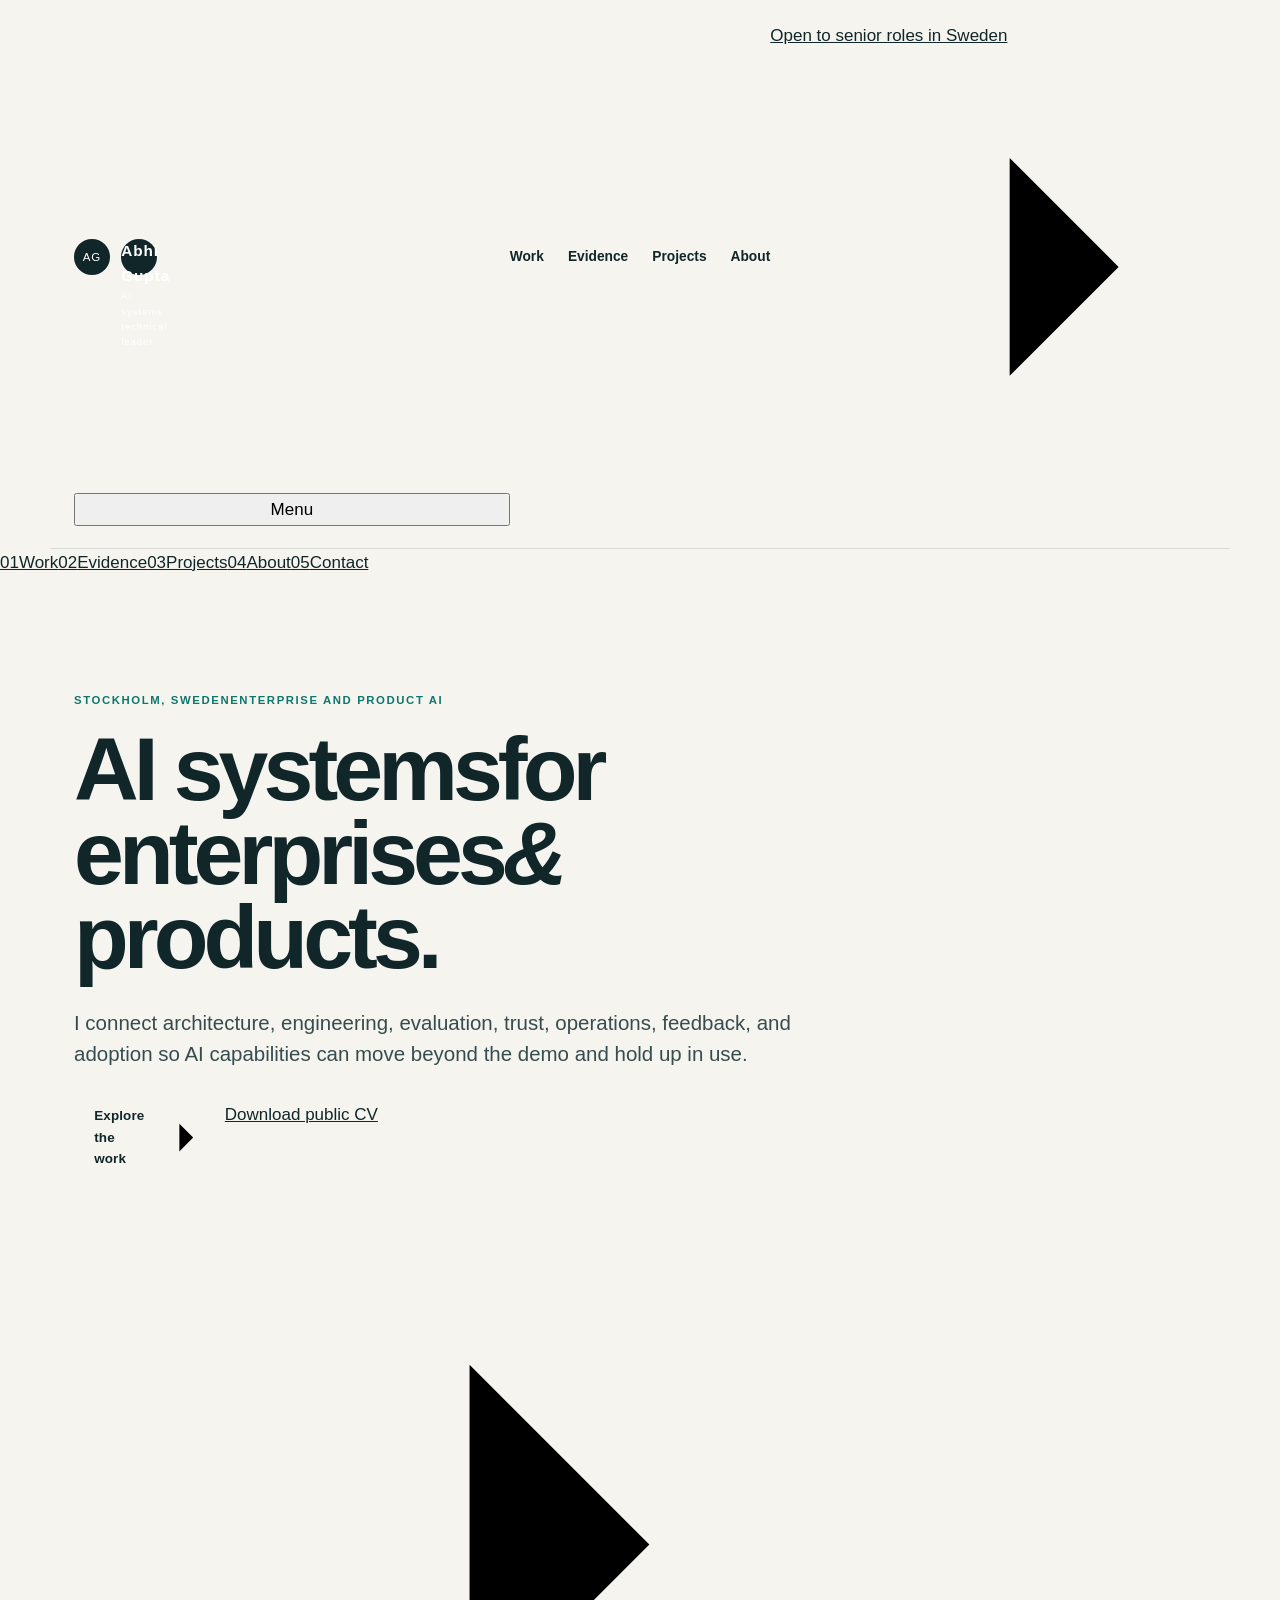
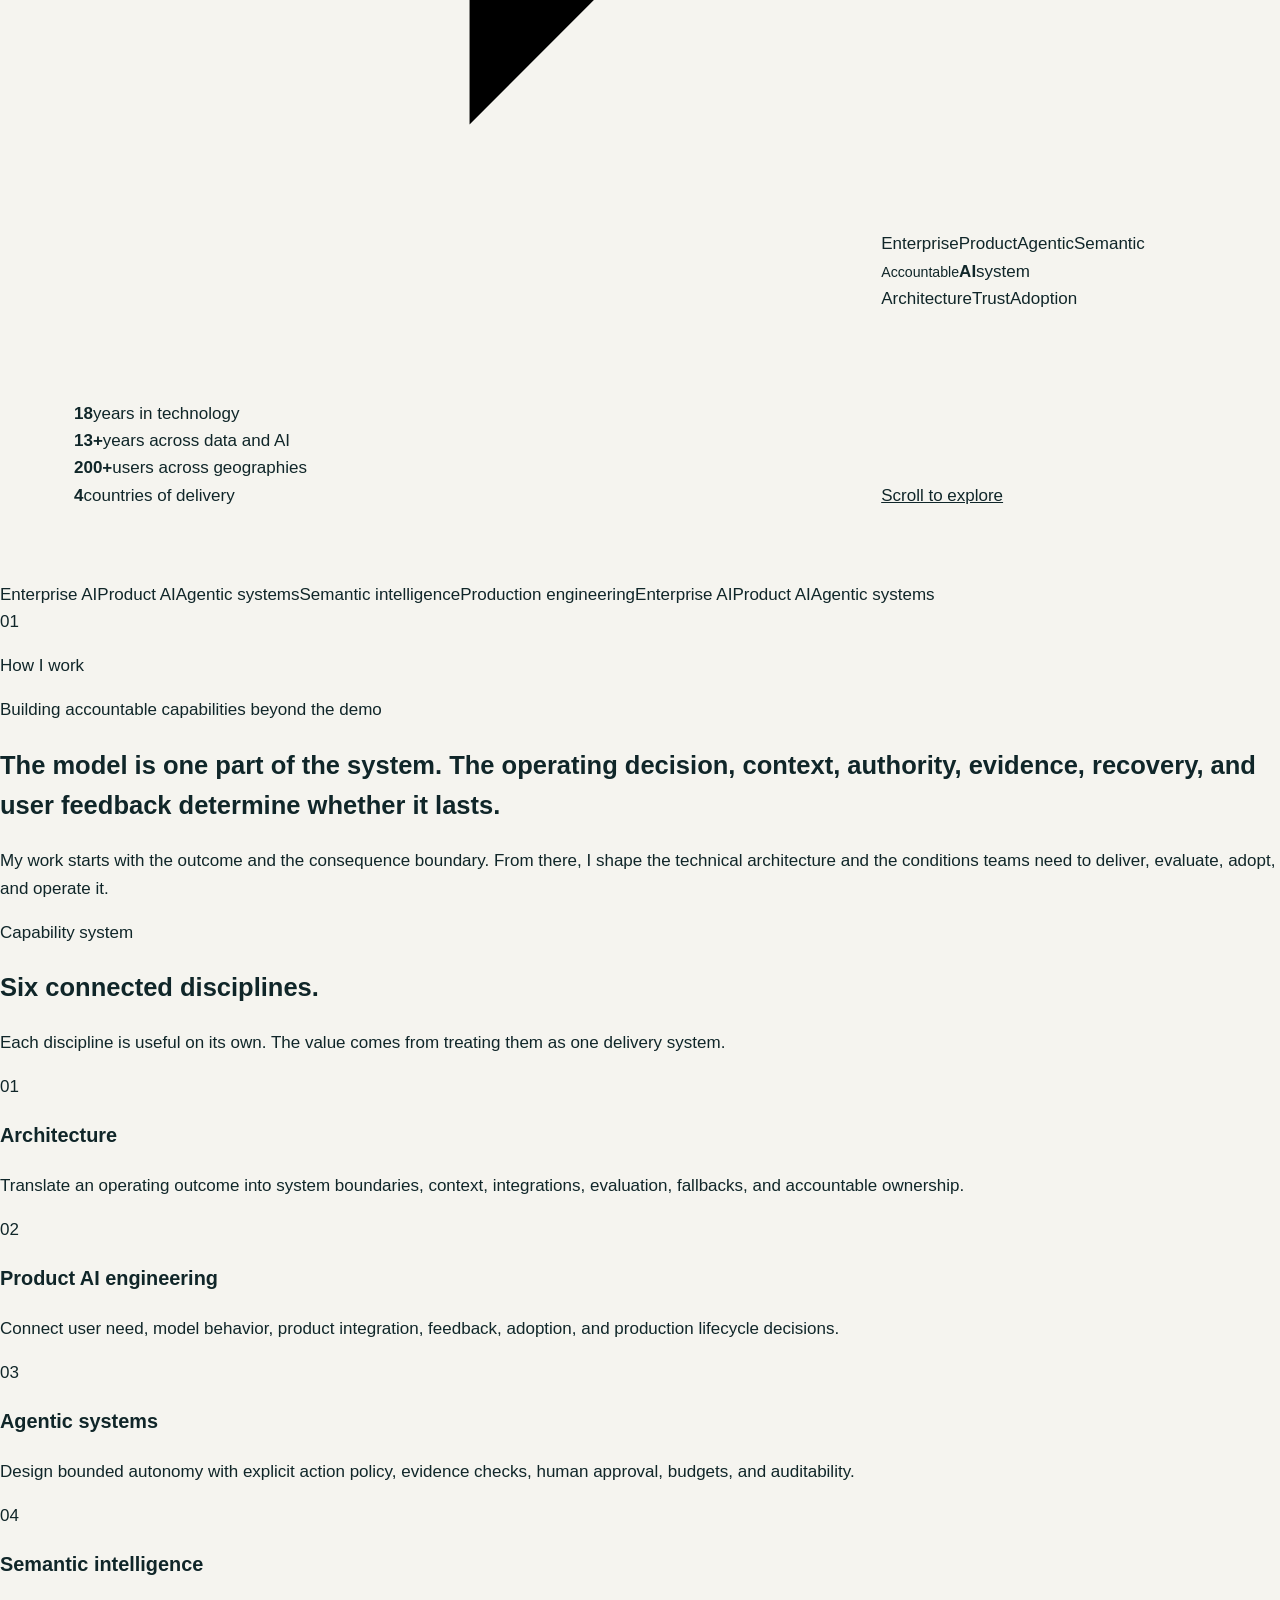
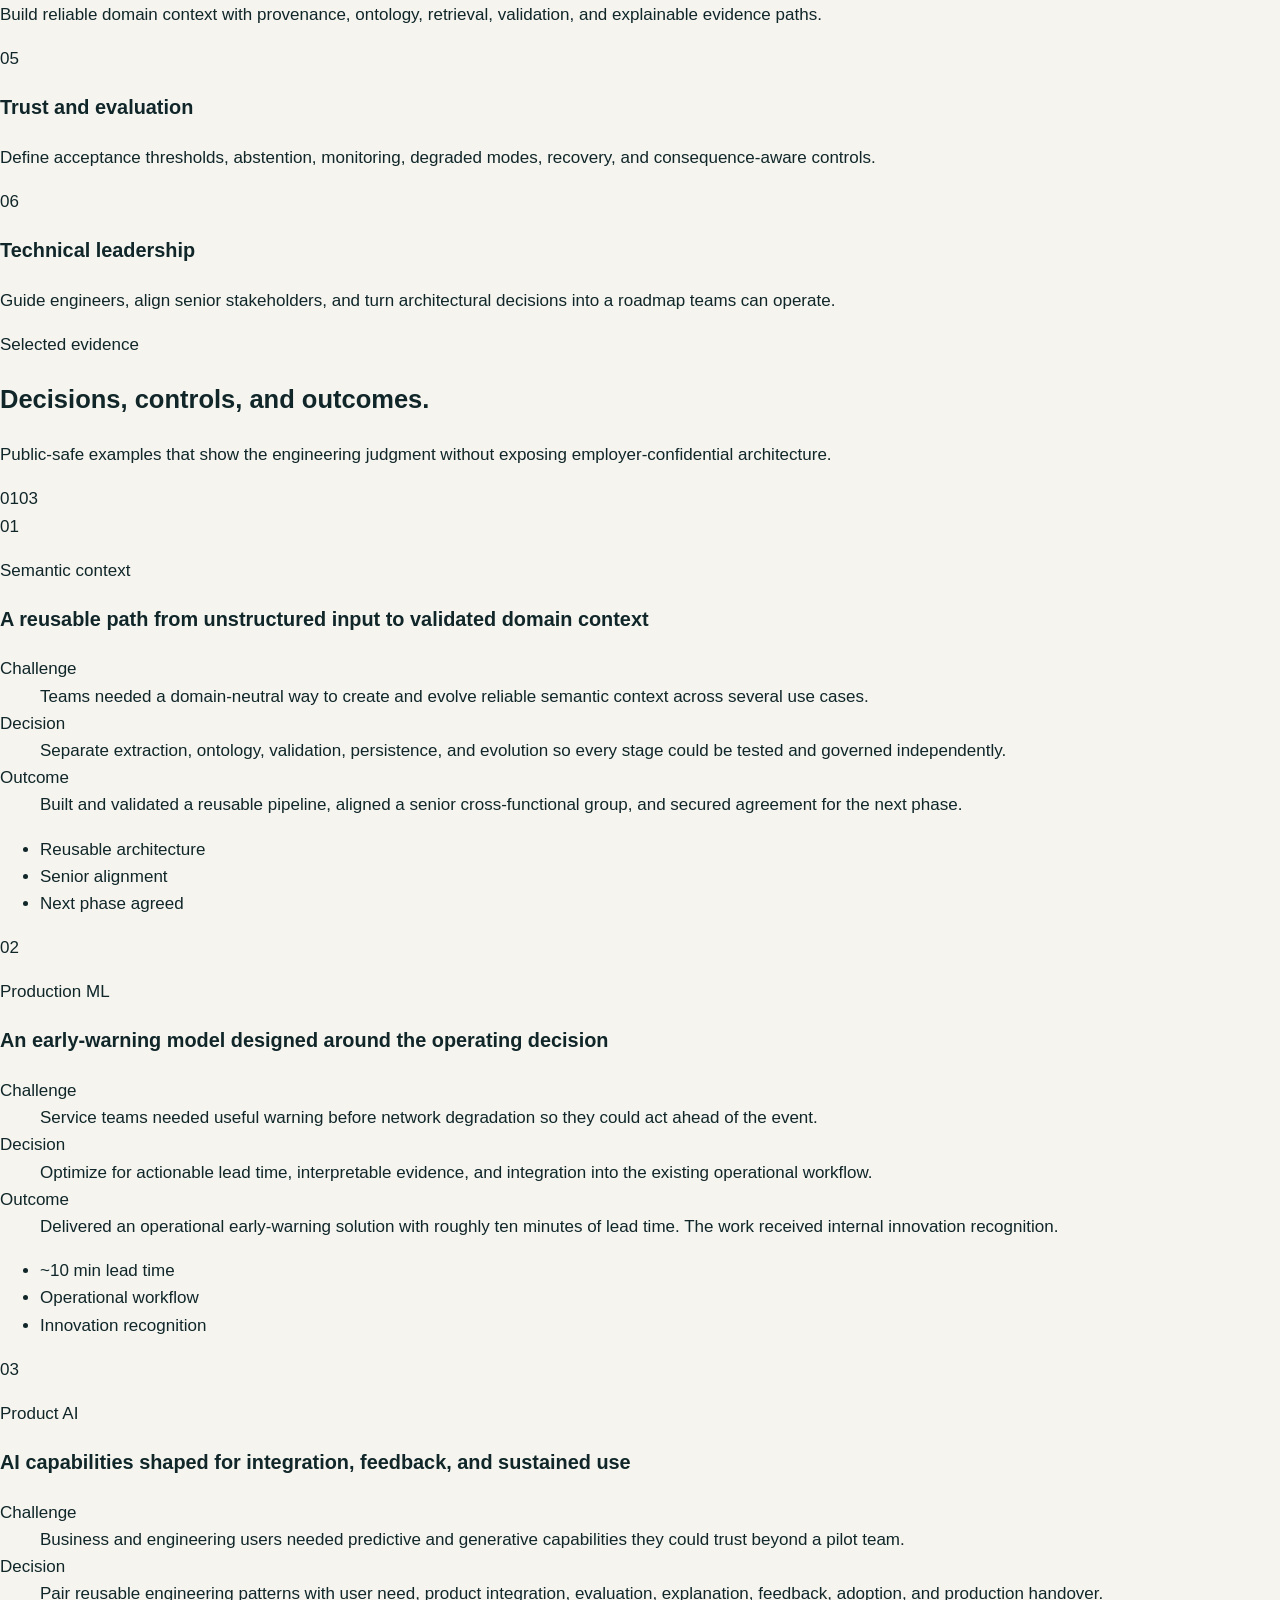
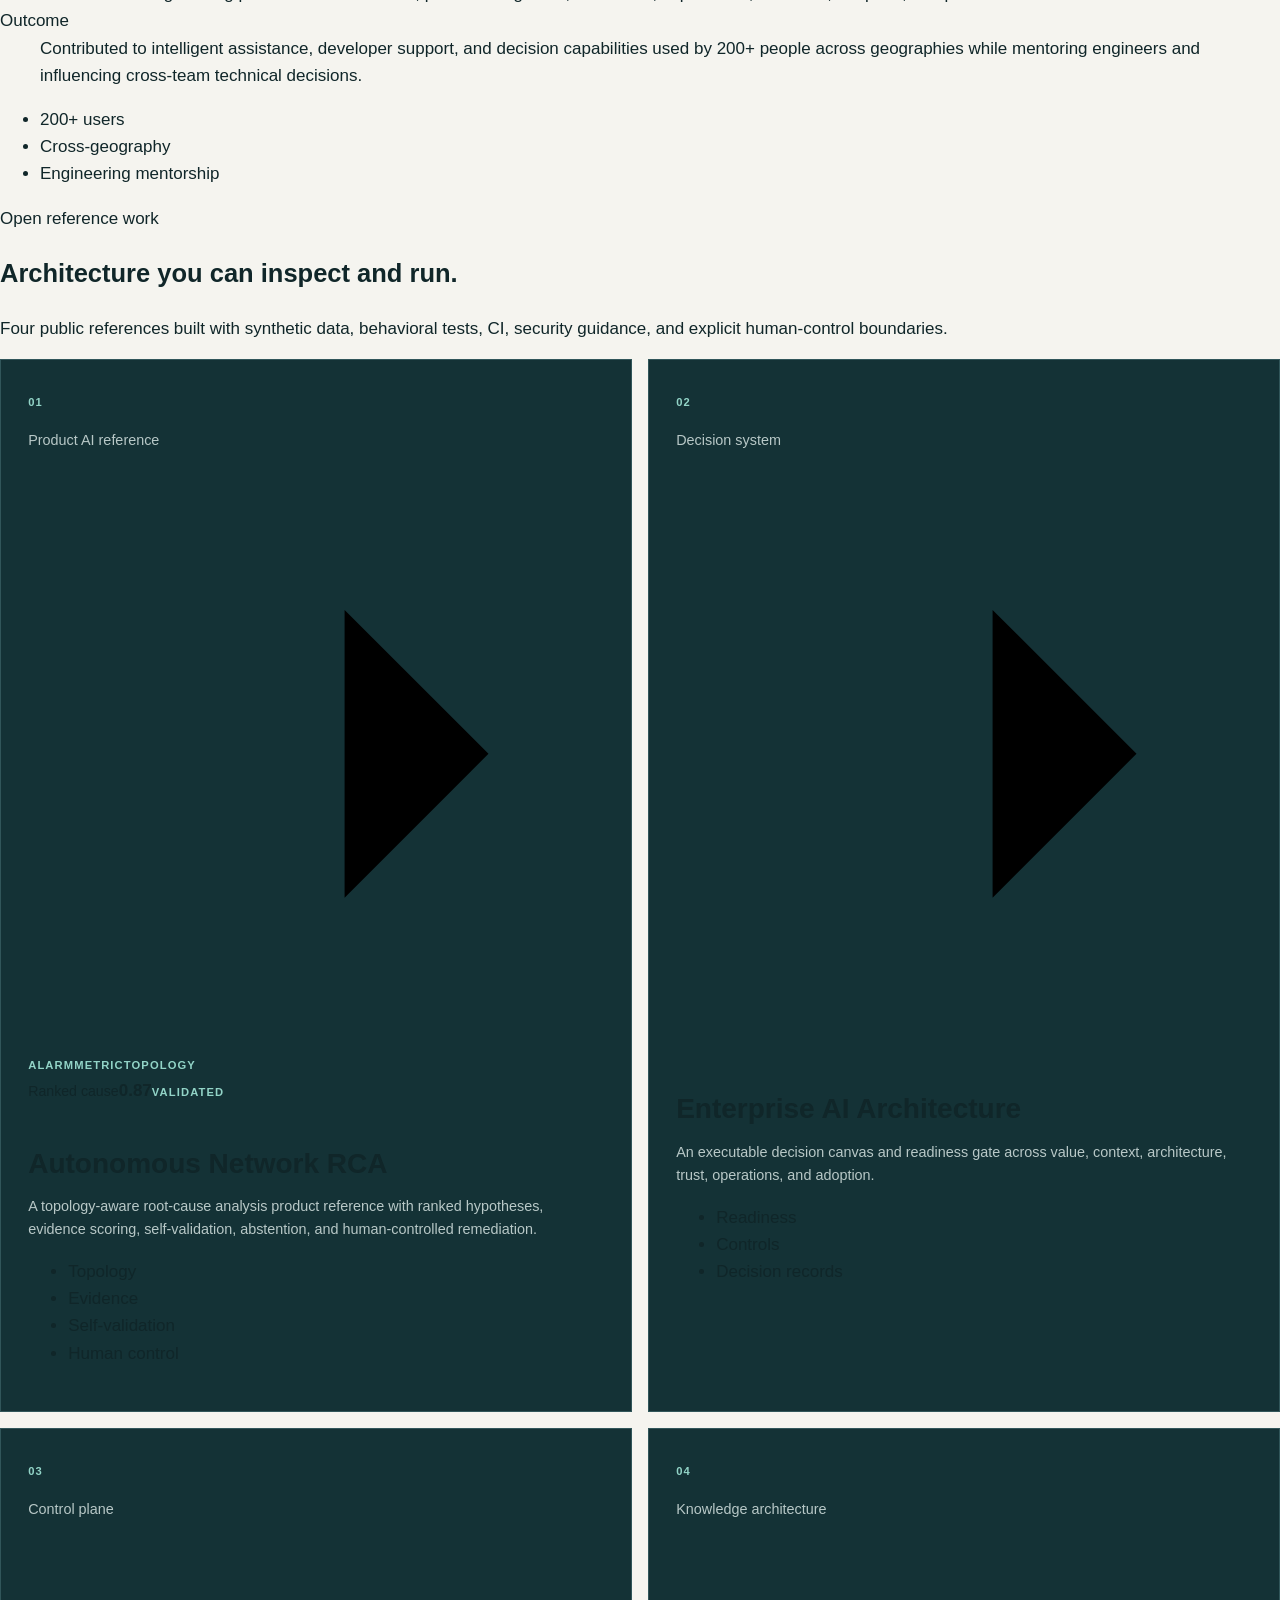
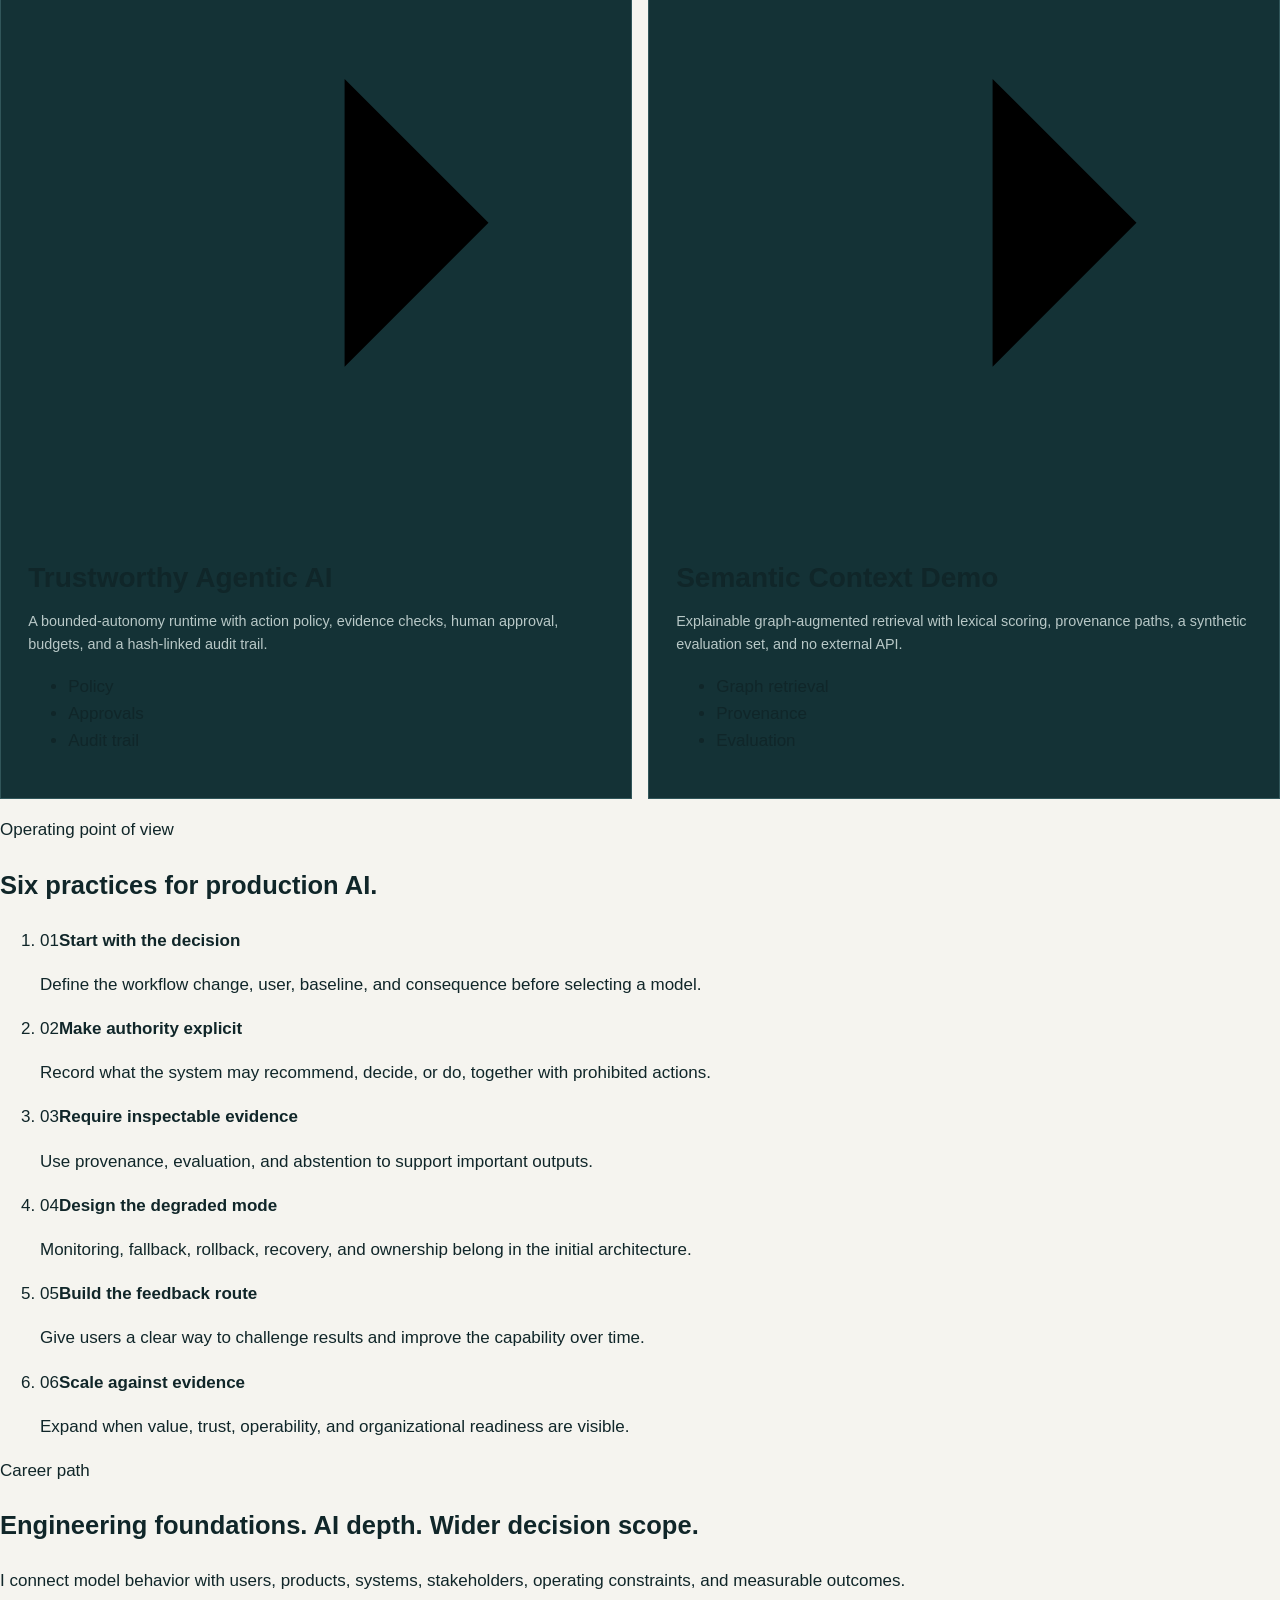
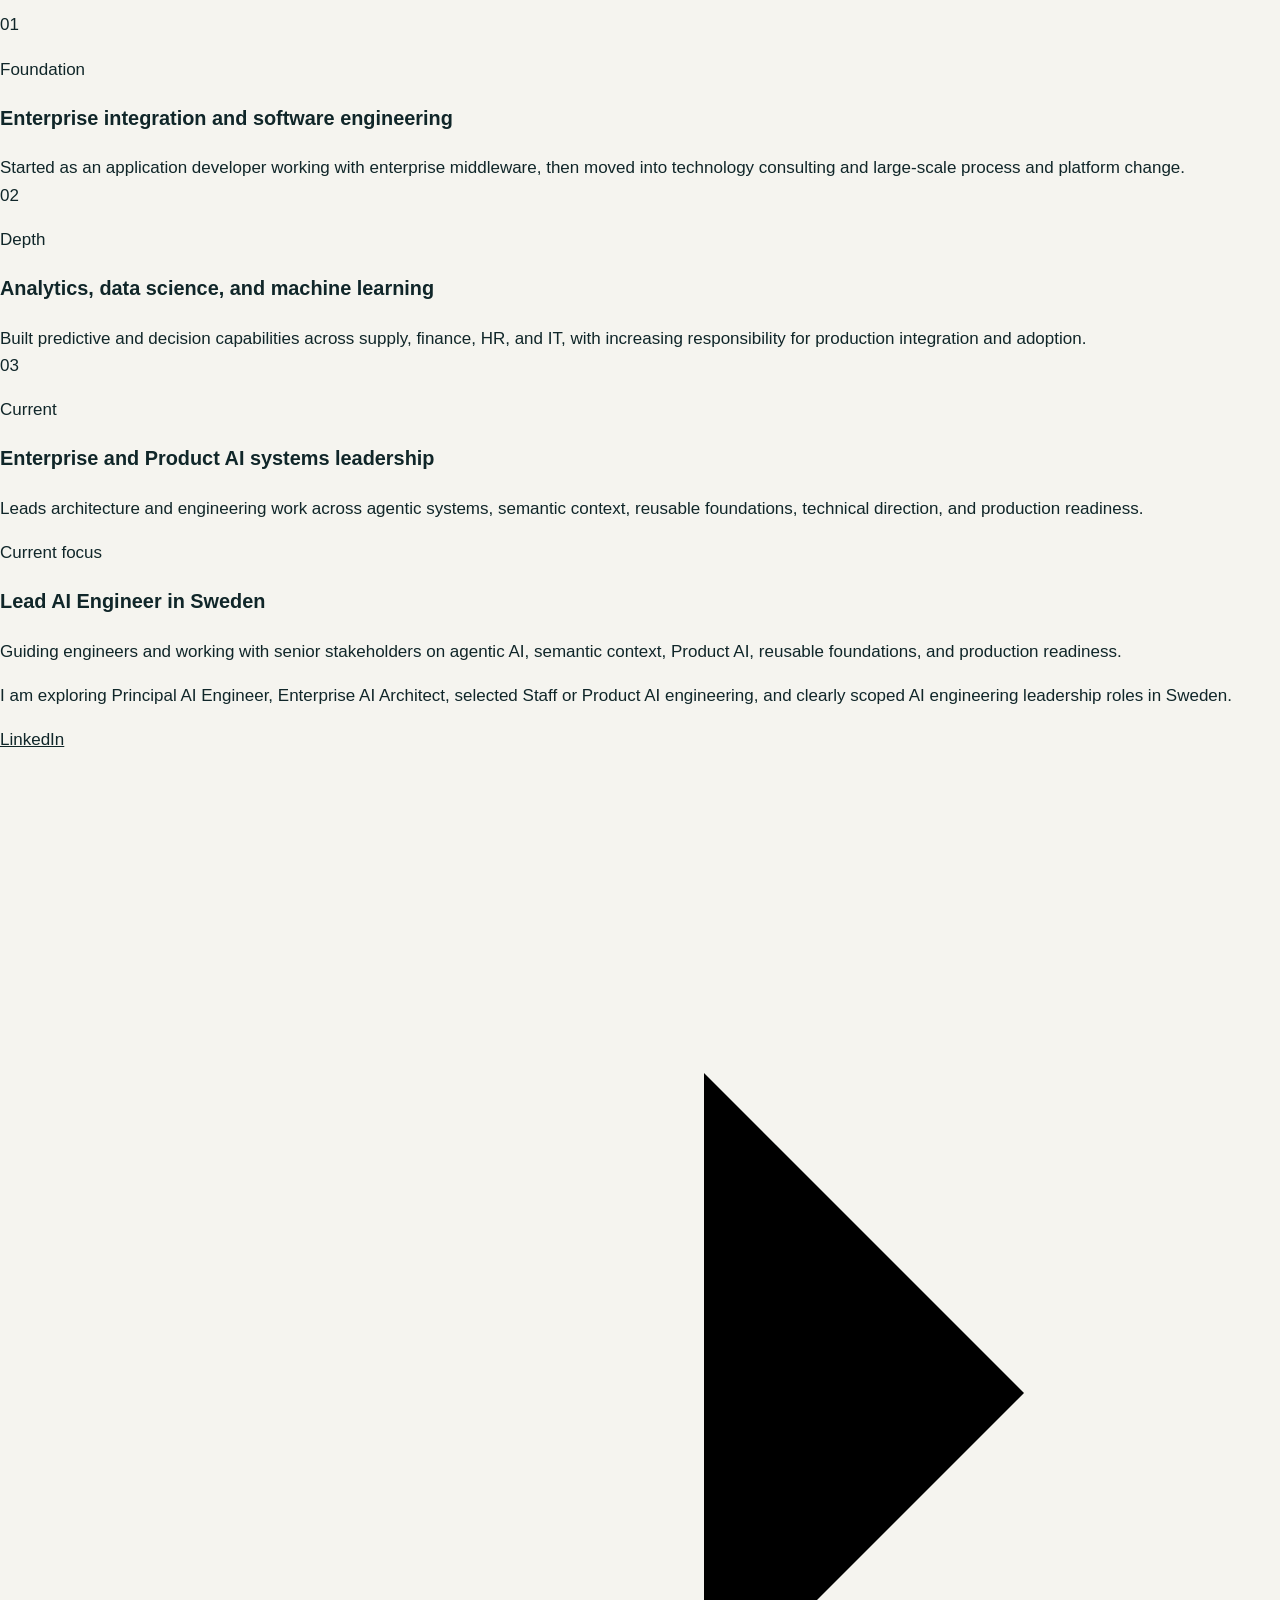
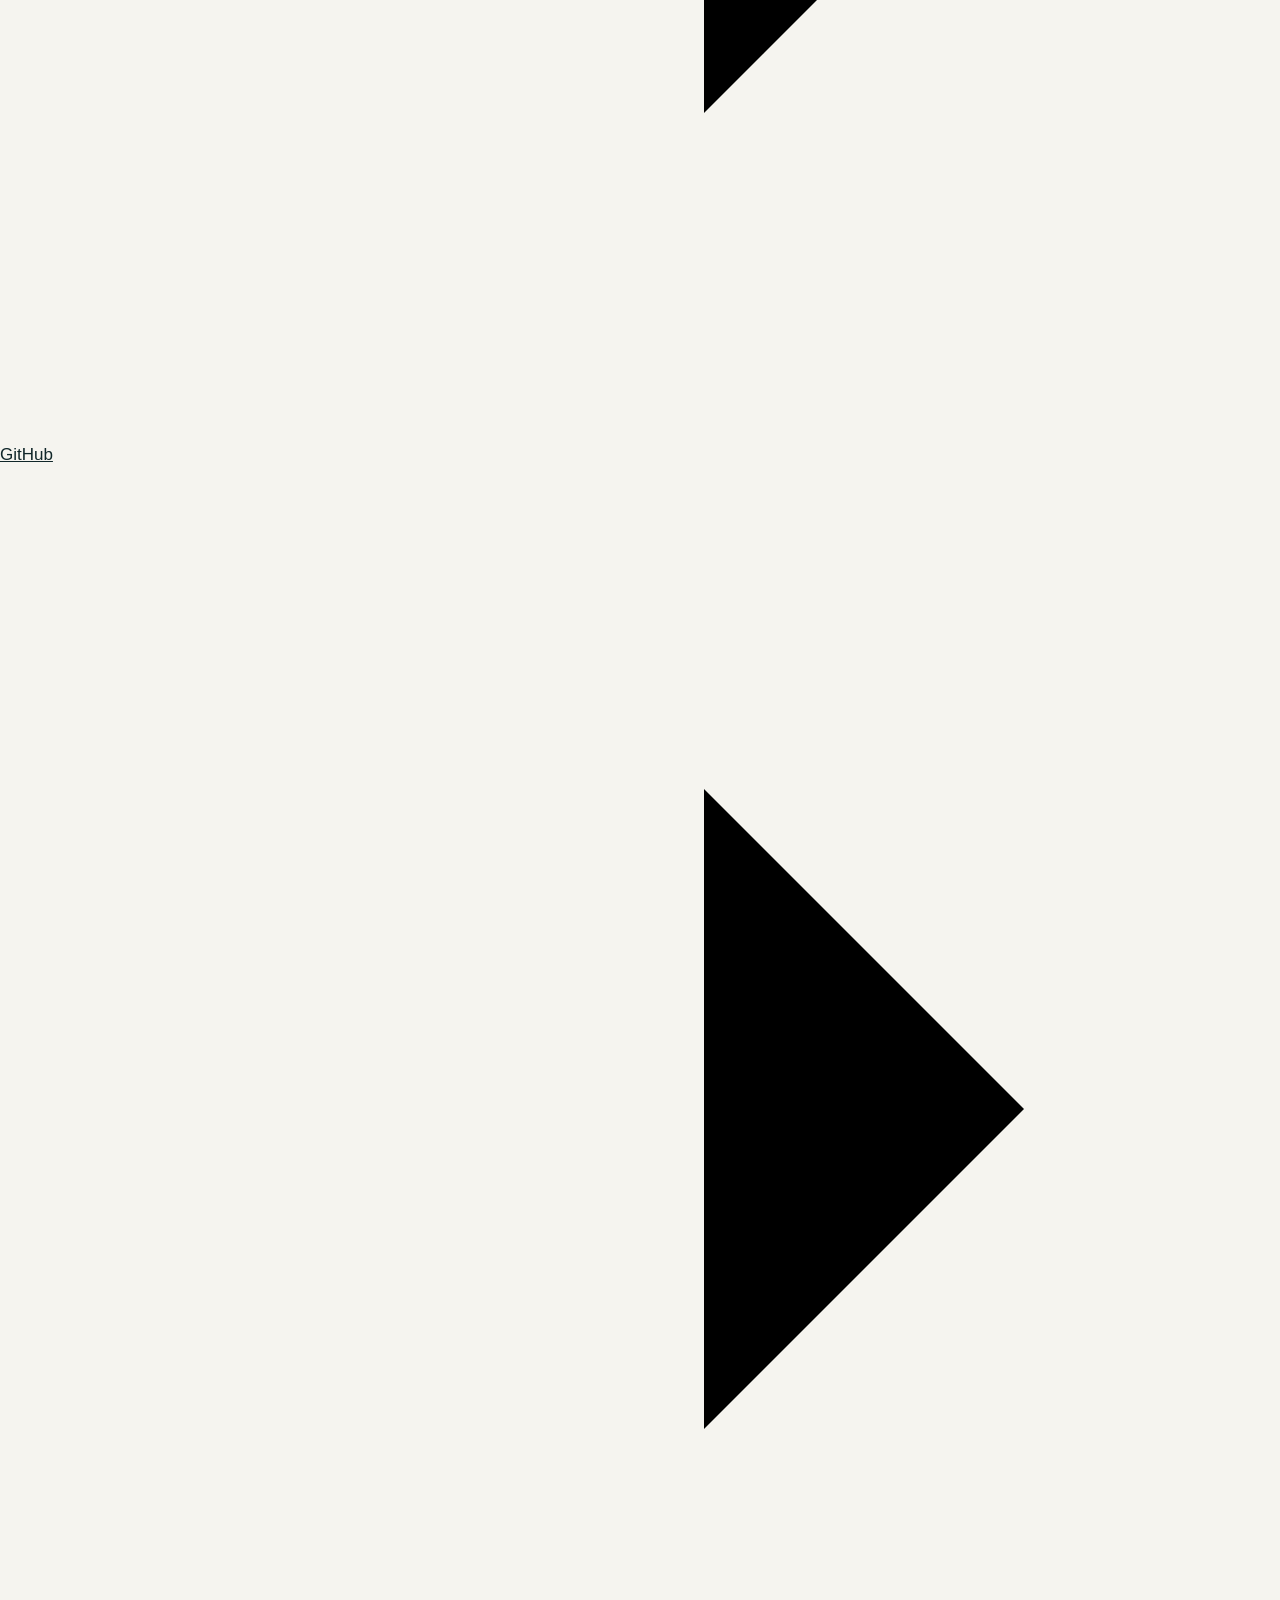
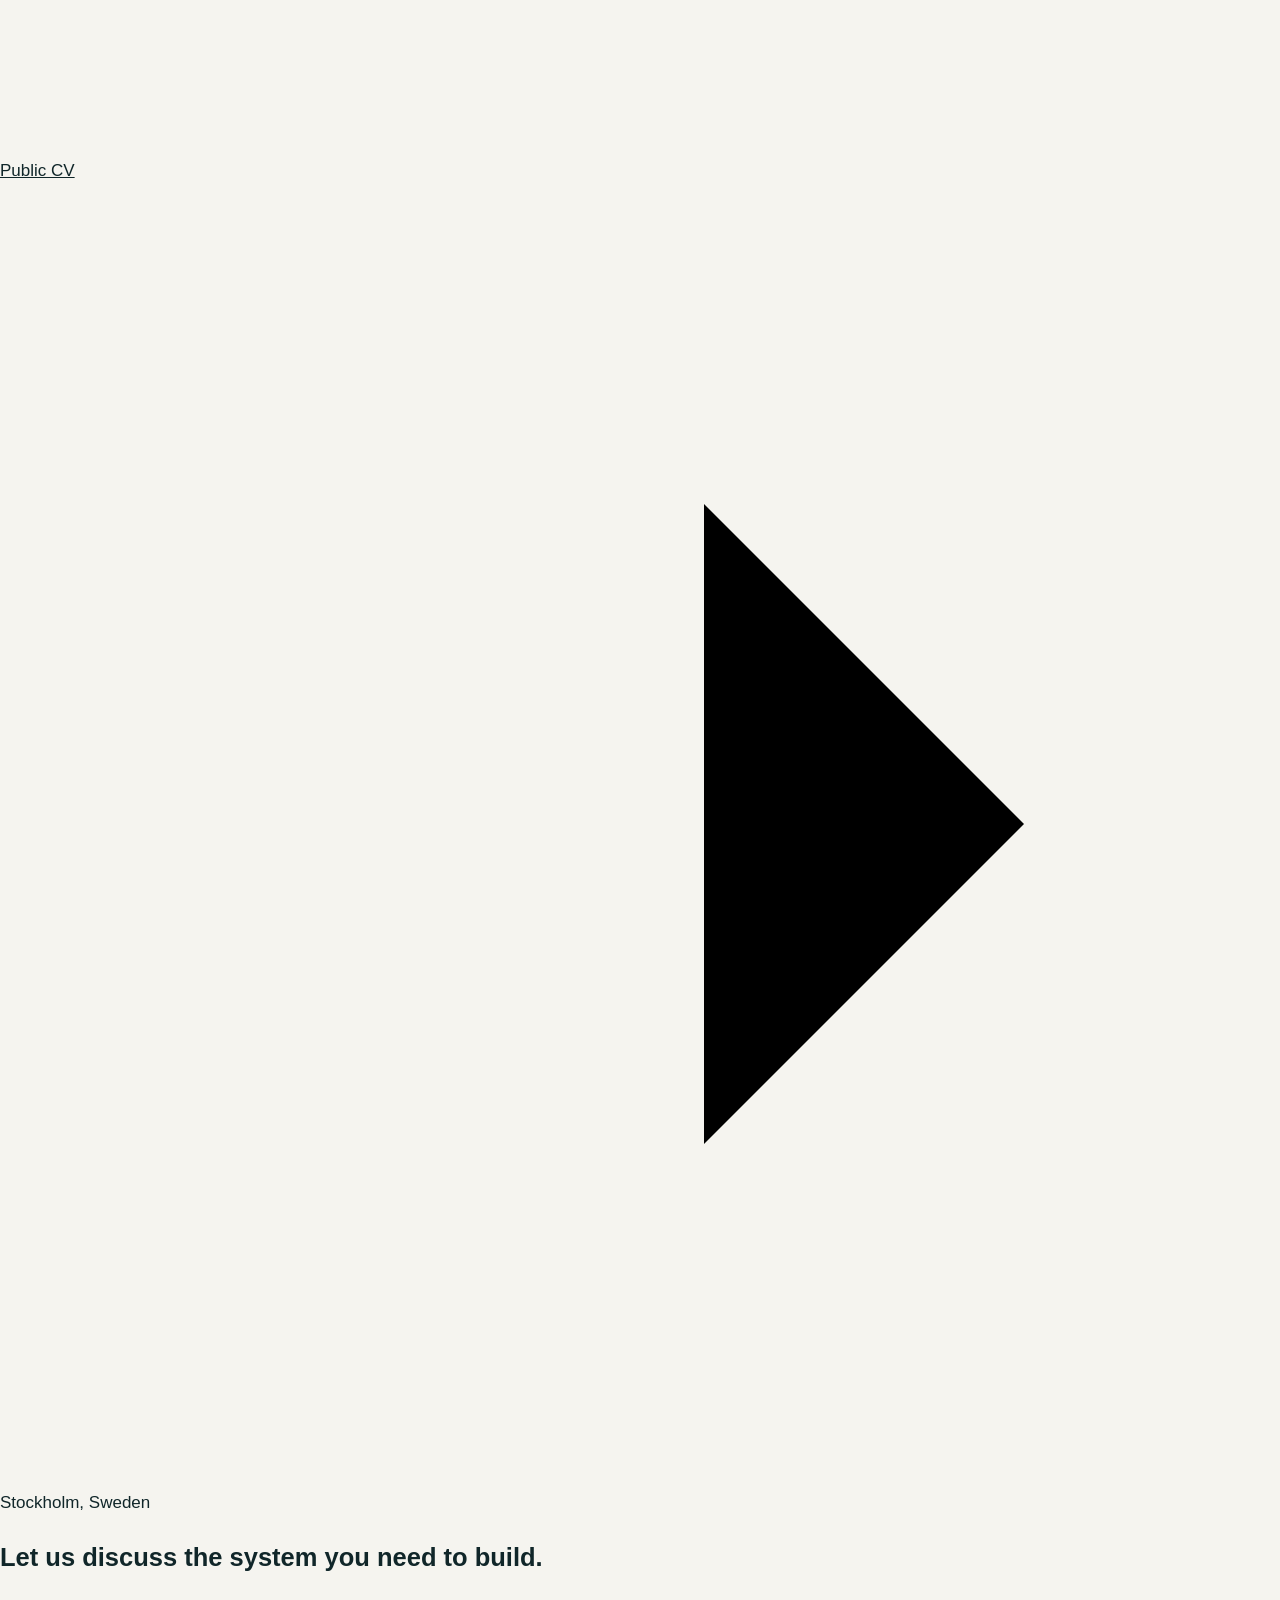
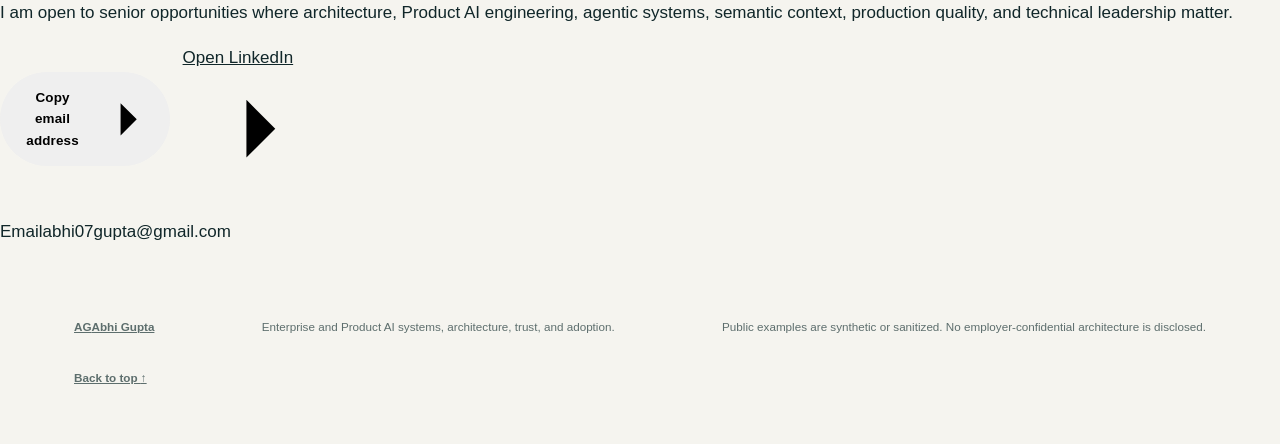
==== commit 090d934d: "Publish redesigned portfolio structure" ====
--- a/index.html
+++ b/index.html
@@ -3,110 +3,25 @@
 <head>
   <meta charset="utf-8">
   <meta name="viewport" content="width=device-width, initial-scale=1">
-  <title>Abhi Gupta | Enterprise & Product AI Technical Leader</title>
-  <meta name="description" content="Abhi Gupta is a Stockholm-based AI systems technical leader and architect focused on Enterprise and Product AI, accountable architecture, agentic systems, semantic context, production engineering, and adoption.">
-  <meta name="theme-color" content="#0b1f24">
+  <title>Abhi Gupta | Enterprise &amp; Product AI Technical Leader</title>
+  <meta name="description" content="Stockholm-based AI systems technical leader focused on Enterprise and Product AI, architecture, agentic systems, semantic intelligence, production engineering, trust, and adoption.">
+  <meta name="keywords" content="Enterprise AI, Product AI, AI architecture, Agentic AI, Semantic intelligence, Production AI engineering, Stockholm, Sweden">
+  <meta name="robots" content="index, follow">
+  <meta name="theme-color" content="#f2f0e9">
   <link rel="canonical" href="https://abhi07gupta.github.io/">
   <link rel="icon" href="favicon.svg" type="image/svg+xml">
   <link rel="stylesheet" href="styles.css">
-  <meta property="og:type" content="website">
-  <meta property="og:title" content="Abhi Gupta | Enterprise & Product AI Technical Leader">
-  <meta property="og:description" content="Architecture, engineering, trust, and adoption for AI systems used in enterprises and products.">
+  <meta property="og:type" content="profile">
+  <meta property="og:title" content="Abhi Gupta | Enterprise &amp; Product AI Technical Leader">
+  <meta property="og:description" content="Architecture, trust, and adoption for AI systems used in enterprises and products.">
   <meta property="og:url" content="https://abhi07gupta.github.io/">
   <meta name="twitter:card" content="summary">
-  <script type="application/ld+json">{"@context":"https://schema.org","@type":"Person","name":"Abhi Gupta","jobTitle":"Lead AI Engineer","url":"https://abhi07gupta.github.io/","sameAs":["https://www.linkedin.com/in/abhi07gupta/","https://github.com/abhi07gupta"],"address":{"@type":"PostalAddress","addressLocality":"Stockholm","addressCountry":"SE"},"knowsAbout":["Enterprise AI Architecture","Product AI","Agentic AI","Semantic Context","Root Cause Analysis","Autonomous Networks","Machine Learning","Technical Leadership"]}</script>
+  <meta name="twitter:title" content="Abhi Gupta | Enterprise &amp; Product AI Technical Leader">
+  <meta name="twitter:description" content="Architecture, trust, and adoption for AI systems used in enterprises and products.">
+  <script type="application/ld+json">{"@context":"https://schema.org","@type":"Person","name":"Abhi Gupta","jobTitle":"Lead AI Engineer","url":"https://abhi07gupta.github.io/","sameAs":["https://www.linkedin.com/in/abhi07gupta/","https://github.com/abhi07gupta"],"address":{"@type":"PostalAddress","addressLocality":"Stockholm","addressCountry":"SE"},"knowsAbout":["Enterprise AI Architecture","Product AI Engineering","Agentic AI","Semantic Intelligence","Production AI Engineering","Technical Leadership"]}</script>
 </head>
 <body>
-  <a class="skip" href="#main">Skip to content</a>
-  <header class="site-header">
-    <a class="brand" href="#top" aria-label="Abhi Gupta home"><span>AG</span><strong>Abhi Gupta</strong></a>
-    <nav aria-label="Primary navigation">
-      <a href="#work">Work</a><a href="#projects">Projects</a><a href="#thinking">Thinking</a><a href="#about">About</a>
-    </nav>
-    <a class="header-link" href="#contact">Contact</a>
-  </header>
-
-  <main id="main">
-    <section class="hero" id="top">
-      <div class="hero-copy">
-        <p class="eyebrow">Stockholm · Enterprise & Product AI · Technical leadership</p>
-        <h1>AI systems built for real products and real operations.</h1>
-        <p class="lead">I turn promising AI work into accountable capabilities by connecting user need, architecture, engineering, evaluation, trust, operations, feedback, and adoption.</p>
-        <div class="actions">
-          <a class="button primary" href="#projects">Explore the work</a>
-          <a class="button secondary" href="assets/Abhi_Gupta_Public_Profile_CV_v1.0.pdf" download>Download CV</a>
-          <a class="button secondary" href="#contact">Start a conversation</a>
-        </div>
-      </div>
-      <aside class="hero-card" aria-label="Professional profile">
-        <p class="micro">CURRENT ROLE</p><h2>Lead AI Engineer</h2>
-        <p>Enterprise and Product AI architecture, agentic systems, semantic context, and production-quality engineering.</p>
-        <dl><div><dt>18 years</dt><dd>technology experience</dd></div><div><dt>13+ years</dt><dd>analytics, data science & AI</dd></div><div><dt>4 countries</dt><dd>international delivery</dd></div><div><dt>200+ users</dt><dd>solutions adopted across geographies</dd></div></dl>
-      </aside>
-    </section>
-
-    <section class="signal-strip" aria-label="Positioning">
-      <p>Enterprise AI</p><p>Product AI</p><p>Bounded agentic systems</p><p>Semantic intelligence</p>
-    </section>
-
-    <section class="section" id="work">
-      <div class="section-head"><p class="eyebrow">How I create value</p><h2>I design accountable AI systems for enterprises and products.</h2><p>My work covers the issues that usually decide whether AI succeeds in use: clear outcomes, reliable context, bounded authority, product integration, evaluation, operating ownership, feedback, and adoption.</p></div>
-      <div class="cap-grid">
-        <article><span>01</span><h3>Architecture</h3><p>Translate outcomes into system boundaries, integration choices, evaluations, fallbacks, and accountable decision records.</p></article>
-        <article><span>02</span><h3>Trust</h3><p>Place human authority at the consequence boundary and make evidence, policy, monitoring, and recovery part of the design.</p></article>
-        <article><span>03</span><h3>Context</h3><p>Build semantic foundations that connect domain meaning, provenance, and retrieval instead of relying on persuasive output alone.</p></article>
-        <article><span>04</span><h3>Leadership</h3><p>Guide engineers, align senior stakeholders, and turn architecture into a roadmap that teams can actually deliver and operate.</p></article>
-      </div>
-    </section>
-
-    <section class="section cases">
-      <div class="section-head"><p class="eyebrow">Selected evidence</p><h2>Three technical decisions and their outcomes.</h2><p>These sanitized examples show the reasoning and result while protecting employer-confidential architecture.</p></div>
-      <article class="case featured"><div><p class="micro">SEMANTIC CONTEXT · CURRENT</p><h3>A reusable path from unstructured input to validated semantic context</h3></div><div class="case-body"><p><strong>Challenge.</strong> Teams needed a domain-neutral way to create and evolve reliable semantic context across multiple use cases.</p><p><strong>Decision.</strong> Separate extraction, ontology, validation, persistence, and evolution so each stage could be tested and governed independently.</p><p><strong>Outcome.</strong> Built and validated a reusable pipeline, aligned a senior cross-functional stakeholder group, and secured agreement for the next phase.</p></div></article>
-      <article class="case"><div><p class="micro">PRODUCTION ML · EARLY WARNING</p><h3>Prediction became valuable only when it changed an operating decision</h3></div><div class="case-body"><p><strong>Challenge.</strong> Service teams needed useful warning before network degradation so they could act ahead of the event.</p><p><strong>Decision.</strong> Optimize for actionable lead time, interpretable evidence, and integration into the existing operational workflow.</p><p><strong>Outcome.</strong> Delivered an operational early-warning solution with roughly ten minutes of lead time; the work received internal innovation recognition.</p></div></article>
-      <article class="case"><div><p class="micro">PRODUCT AI · ADOPTION</p><h3>AI capabilities became useful products through integration, feedback, and operating ownership</h3></div><div class="case-body"><p><strong>Challenge.</strong> Users across business and engineering workflows needed predictive and generative capabilities that could be trusted beyond a pilot team.</p><p><strong>Decision.</strong> Pair reusable engineering patterns with user need, product integration, evaluation, explanation, feedback, adoption, and production handover.</p><p><strong>Outcome.</strong> Contributed to intelligent-assistance, developer-support, and decision capabilities used by 200+ people across geographies, while mentoring engineers and influencing cross-team technical decisions.</p></div></article>
-    </section>
-
-    <section class="section projects" id="projects">
-      <div class="section-head"><p class="eyebrow">Open reference work</p><h2>Public projects that make the architecture testable.</h2><p>Each repository is runnable, documented, covered by tests and CI, and built only with synthetic data.</p></div>
-      <div class="project-grid">
-        <a href="https://github.com/abhi07gupta/enterprise-ai-architecture" target="_blank" rel="noreferrer"><span>Decision system</span><h3>Enterprise AI Architecture</h3><p>An executable decision canvas and readiness gate across value, context, architecture, trust, operations, and adoption.</p><em>View repository →</em></a>
-        <a href="https://github.com/abhi07gupta/trustworthy-agentic-ai" target="_blank" rel="noreferrer"><span>Control plane</span><h3>Trustworthy Agentic AI</h3><p>A bounded-autonomy runtime with action policy, evidence checks, human approval, budgets, and a hash-linked audit trail.</p><em>View repository →</em></a>
-        <a href="https://github.com/abhi07gupta/semantic-context-demo" target="_blank" rel="noreferrer"><span>Knowledge architecture</span><h3>Semantic Context Demo</h3><p>Explainable graph-augmented retrieval with BM25-style scoring, provenance paths, a synthetic evaluation set, and no external API.</p><em>View repository →</em></a>
-        <a href="https://github.com/abhi07gupta/enterprise-ai-architecture/tree/main/reference_apps/autonomous-network-rca" target="_blank" rel="noreferrer"><span>Product AI reference</span><h3>Autonomous Network RCA</h3><p>Topology-aware root-cause hypotheses with evidence scoring, self-validation, abstention, and human-controlled remediation.</p><em>View project →</em></a>
-      </div>
-    </section>
-
-    <section class="section thinking" id="thinking">
-      <div class="section-head"><p class="eyebrow">Operating point of view</p><h2>Six practices I use when designing production AI systems.</h2></div>
-      <ol class="principles">
-        <li><strong>Define the outcome first.</strong><span>State the decision or workflow change and its baseline before choosing a model.</span></li>
-        <li><strong>Set authority limits.</strong><span>Document what the system may decide, recommend, or do, together with prohibited actions.</span></li>
-        <li><strong>Require inspectable evidence.</strong><span>Use provenance, evaluation, and abstention to support each important result.</span></li>
-        <li><strong>Design for operation.</strong><span>Monitoring, degraded mode, rollback, and ownership belong in the initial architecture.</span></li>
-        <li><strong>Plan how people will use it.</strong><span>Provide a clear route for users to learn, challenge, and improve the capability.</span></li>
-        <li><strong>Scale against evidence.</strong><span>Expand when value, trust, operability, and organizational readiness are visible.</span></li>
-      </ol>
-    </section>
-
-    <section class="section about" id="about">
-      <div><p class="eyebrow">Career path</p><h2>Engineering foundations. AI depth. Increasing decision scope.</h2></div>
-      <div class="about-copy"><p>I started in enterprise integration and software engineering, then worked in technology consulting before moving into analytics, data science, machine learning, and AI systems. This background helps me connect model behavior with users, products, systems, stakeholders, operating constraints, and outcomes.</p><p>Today I am a Lead AI Engineer in Sweden. I guide engineers and work with senior stakeholders on agentic AI, semantic context, and reusable foundations for enterprise and product use. I am exploring Principal AI Engineer, Enterprise AI Architect, selected Staff or Product AI engineering, and carefully scoped AI engineering leadership roles in Sweden.</p><div class="about-links"><a href="https://www.linkedin.com/in/abhi07gupta/" target="_blank" rel="noreferrer">LinkedIn ↗</a><a href="https://github.com/abhi07gupta" target="_blank" rel="noreferrer">GitHub ↗</a><a href="assets/Abhi_Gupta_Public_Profile_CV_v1.0.pdf" download>CV ↗</a></div></div>
-    </section>
-
-    <section class="contact" id="contact">
-      <p class="eyebrow">Stockholm · Open to senior opportunities in Sweden</p>
-      <h2>Let us discuss the technical scope you need.</h2>
-      <p>I am interested in Principal AI Engineering, Enterprise AI Architecture, selected Staff or Product AI engineering, and clearly scoped AI engineering leadership roles.</p>
-      <p class="contact-email"><strong>Email:</strong> <span id="email-address">abhi07gupta@gmail.com</span></p>
-      <div class="contact-actions">
-        <button class="button light" id="copy-email" type="button">Copy email address</button>
-        <a class="button contact-link" href="https://www.linkedin.com/in/abhi07gupta/" target="_blank" rel="noreferrer">Open LinkedIn</a>
-      </div>
-      <p class="copy-status" id="copy-status" role="status" aria-live="polite"></p>
-    </section>
-  </main>
-
-  <footer><p>© <span id="year">2026</span> Abhi Gupta</p><p>Public examples are synthetic or sanitized. No employer-confidential architecture is disclosed.</p><a href="#top">Back to top ↑</a></footer>
-  <script src="script.js"></script>
+<div class="scroll-progress" aria-hidden="true"></div><a class="skip" href="#main">Skip to content</a><header class="site-header"><a class="brand" href="#top" aria-label="Abhi Gupta home"><span class="brand-mark">AG</span><span class="brand-copy"><strong>Abhi Gupta</strong><small>AI systems technical leader</small></span></a><nav class="desktop-nav" aria-label="Primary navigation"><a href="#work">Work</a><a href="#evidence">Evidence</a><a href="#projects">Projects</a><a href="#about">About</a></nav><a class="header-contact" href="#contact"><span>Open to senior roles in Sweden</span><svg viewBox="0 0 20 20" aria-hidden="true"><path d="M4 10h11M11 5l5 5-5 5"></path></svg></a><button class="menu-toggle" type="button" aria-expanded="false" aria-controls="mobile-navigation"><span>Menu</span><i aria-hidden="true"></i></button></header><nav class="mobile-nav " id="mobile-navigation" aria-label="Mobile navigation"><a href="#work"><span>01</span>Work</a><a href="#evidence"><span>02</span>Evidence</a><a href="#projects"><span>03</span>Projects</a><a href="#about"><span>04</span>About</a><a href="#contact"><span>05</span>Contact</a></nav><main id="main"><section class="hero" id="top"><div class="hero-copy" data-reveal="true"><p class="eyebrow"><span>Stockholm, Sweden</span><span>Enterprise and Product AI</span></p><h1><span>AI systems</span><span>for enterprises</span><span><em>&amp;</em> products.</span></h1><p class="lead">I connect architecture, engineering, evaluation, trust, operations, feedback, and adoption so AI capabilities can move beyond the demo and hold up in use.</p><div class="hero-actions"><a class="button button-dark" href="#projects">Explore the work <svg viewBox="0 0 20 20" aria-hidden="true"><path d="M4 10h11M11 5l5 5-5 5"></path></svg></a><a class="text-link" href="assets/Abhi_Gupta_Public_Profile_CV_v1.0.pdf" download="">Download public CV <svg viewBox="0 0 20 20" aria-hidden="true"><path d="M4 10h11M11 5l5 5-5 5"></path></svg></a></div></div><div class="hero-visual" data-reveal="true" style="--delay:140ms"><div class="system-field" aria-hidden="true"><div class="field-grid"></div><div class="orbit orbit-one"></div><div class="orbit orbit-two"></div><span class="system-node node-enterprise">Enterprise</span><span class="system-node node-product">Product</span><span class="system-node node-agentic">Agentic</span><span class="system-node node-semantic">Semantic</span><div class="system-core"><small>Accountable</small><strong>AI</strong><span>system</span></div><span class="signal-dot dot-one"></span><span class="signal-dot dot-two"></span><span class="signal-dot dot-three"></span></div><div class="visual-caption"><span>Architecture</span><i></i><span>Trust</span><i></i><span>Adoption</span></div></div><div class="proof-rail" data-reveal="true" style="--delay:240ms"><div><strong>18</strong><span>years in technology</span></div><div><strong>13+</strong><span>years across data and AI</span></div><div><strong>200+</strong><span>users across geographies</span></div><div><strong>4</strong><span>countries of delivery</span></div></div><a class="scroll-cue" href="#work"><span>Scroll to explore</span><i aria-hidden="true"></i></a></section><section class="positioning-strip" aria-label="Core positioning"><div class="positioning-track"><span>Enterprise AI</span><i></i><span>Product AI</span><i></i><span>Agentic systems</span><i></i><span>Semantic intelligence</span><i></i><span>Production engineering</span><i></i><span>Enterprise AI</span><i></i><span>Product AI</span><i></i><span>Agentic systems</span><i></i></div></section><section class="manifesto section-shell" id="work"><div class="section-label" data-reveal="true"><span>01</span><p>How I work</p></div><div class="manifesto-copy" data-reveal="true"><p class="kicker">Building accountable capabilities beyond the demo</p><h2>The model is one part of the system. The operating decision, context, authority, evidence, recovery, and user feedback determine whether it lasts.</h2><p>My work starts with the outcome and the consequence boundary. From there, I shape the technical architecture and the conditions teams need to deliver, evaluate, adopt, and operate it.</p></div></section><section class="capability-section section-shell"><div class="section-intro" data-reveal="true"><p class="section-kicker">Capability system</p><h2>Six connected disciplines.</h2><p>Each discipline is useful on its own. The value comes from treating them as one delivery system.</p></div><div class="capability-list"><article data-reveal="true" style="--delay:0ms"><span>01</span><h3>Architecture</h3><p>Translate an operating outcome into system boundaries, context, integrations, evaluation, fallbacks, and accountable ownership.</p><i aria-hidden="true"></i></article><article data-reveal="true" style="--delay:45ms"><span>02</span><h3>Product AI engineering</h3><p>Connect user need, model behavior, product integration, feedback, adoption, and production lifecycle decisions.</p><i aria-hidden="true"></i></article><article data-reveal="true" style="--delay:90ms"><span>03</span><h3>Agentic systems</h3><p>Design bounded autonomy with explicit action policy, evidence checks, human approval, budgets, and auditability.</p><i aria-hidden="true"></i></article><article data-reveal="true" style="--delay:135ms"><span>04</span><h3>Semantic intelligence</h3><p>Build reliable domain context with provenance, ontology, retrieval, validation, and explainable evidence paths.</p><i aria-hidden="true"></i></article><article data-reveal="true" style="--delay:180ms"><span>05</span><h3>Trust and evaluation</h3><p>Define acceptance thresholds, abstention, monitoring, degraded modes, recovery, and consequence-aware controls.</p><i aria-hidden="true"></i></article><article data-reveal="true" style="--delay:225ms"><span>06</span><h3>Technical leadership</h3><p>Guide engineers, align senior stakeholders, and turn architectural decisions into a roadmap teams can operate.</p><i aria-hidden="true"></i></article></div></section><section class="evidence-section" id="evidence"><div class="evidence-layout section-shell"><div class="evidence-sticky"><p class="section-kicker">Selected evidence</p><h2>Decisions, controls, and outcomes.</h2><p>Public-safe examples that show the engineering judgment without exposing employer-confidential architecture.</p><div class="evidence-rule"><span>01</span><i></i><span>03</span></div></div><div class="case-list"><article class="case-card" data-reveal="true"><div class="case-top"><span>01</span><p>Semantic context</p></div><h3>A reusable path from unstructured input to validated domain context</h3><dl><div><dt>Challenge</dt><dd>Teams needed a domain-neutral way to create and evolve reliable semantic context across several use cases.</dd></div><div><dt>Decision</dt><dd>Separate extraction, ontology, validation, persistence, and evolution so every stage could be tested and governed independently.</dd></div><div><dt>Outcome</dt><dd>Built and validated a reusable pipeline, aligned a senior cross-functional group, and secured agreement for the next phase.</dd></div></dl><ul><li>Reusable architecture</li><li>Senior alignment</li><li>Next phase agreed</li></ul></article><article class="case-card" data-reveal="true"><div class="case-top"><span>02</span><p>Production ML</p></div><h3>An early-warning model designed around the operating decision</h3><dl><div><dt>Challenge</dt><dd>Service teams needed useful warning before network degradation so they could act ahead of the event.</dd></div><div><dt>Decision</dt><dd>Optimize for actionable lead time, interpretable evidence, and integration into the existing operational workflow.</dd></div><div><dt>Outcome</dt><dd>Delivered an operational early-warning solution with roughly ten minutes of lead time. The work received internal innovation recognition.</dd></div></dl><ul><li>~10 min lead time</li><li>Operational workflow</li><li>Innovation recognition</li></ul></article><article class="case-card" data-reveal="true"><div class="case-top"><span>03</span><p>Product AI</p></div><h3>AI capabilities shaped for integration, feedback, and sustained use</h3><dl><div><dt>Challenge</dt><dd>Business and engineering users needed predictive and generative capabilities they could trust beyond a pilot team.</dd></div><div><dt>Decision</dt><dd>Pair reusable engineering patterns with user need, product integration, evaluation, explanation, feedback, adoption, and production handover.</dd></div><div><dt>Outcome</dt><dd>Contributed to intelligent assistance, developer support, and decision capabilities used by 200+ people across geographies while mentoring engineers and influencing cross-team technical decisions.</dd></div></dl><ul><li>200+ users</li><li>Cross-geography</li><li>Engineering mentorship</li></ul></article></div></div></section><section class="projects-section" id="projects"><div class="projects-head section-shell" data-reveal="true"><div><p class="section-kicker">Open reference work</p><h2>Architecture you can inspect and run.</h2></div><p>Four public references built with synthetic data, behavioral tests, CI, security guidance, and explicit human-control boundaries.</p></div><div class="project-grid section-shell"><a class="project-card is-featured" href="https://github.com/abhi07gupta/enterprise-ai-architecture/tree/main/reference_apps/autonomous-network-rca" target="_blank" rel="noreferrer noopener" data-reveal="true" style="--delay:0ms"><div class="project-meta"><span>01</span><p>Product AI reference</p><svg viewBox="0 0 20 20" aria-hidden="true"><path d="M4 10h11M11 5l5 5-5 5"></path></svg></div><div class="rca-visual" aria-hidden="true"><span class="rca-node node-a">Alarm</span><span class="rca-node node-b">Metric</span><span class="rca-node node-c">Topology</span><i class="rca-line line-a"></i><i class="rca-line line-b"></i><i class="rca-line line-c"></i><div class="rca-core"><small>Ranked cause</small><strong>0.87</strong><span>validated</span></div></div><div class="project-copy"><h3>Autonomous Network RCA</h3><p>A topology-aware root-cause analysis product reference with ranked hypotheses, evidence scoring, self-validation, abstention, and human-controlled remediation.</p><ul><li>Topology</li><li>Evidence</li><li>Self-validation</li><li>Human control</li></ul></div></a><a class="project-card " href="https://github.com/abhi07gupta/enterprise-ai-architecture" target="_blank" rel="noreferrer noopener" data-reveal="true" style="--delay:60ms"><div class="project-meta"><span>02</span><p>Decision system</p><svg viewBox="0 0 20 20" aria-hidden="true"><path d="M4 10h11M11 5l5 5-5 5"></path></svg></div><div class="project-copy"><h3>Enterprise AI Architecture</h3><p>An executable decision canvas and readiness gate across value, context, architecture, trust, operations, and adoption.</p><ul><li>Readiness</li><li>Controls</li><li>Decision records</li></ul></div></a><a class="project-card " href="https://github.com/abhi07gupta/trustworthy-agentic-ai" target="_blank" rel="noreferrer noopener" data-reveal="true" style="--delay:120ms"><div class="project-meta"><span>03</span><p>Control plane</p><svg viewBox="0 0 20 20" aria-hidden="true"><path d="M4 10h11M11 5l5 5-5 5"></path></svg></div><div class="project-copy"><h3>Trustworthy Agentic AI</h3><p>A bounded-autonomy runtime with action policy, evidence checks, human approval, budgets, and a hash-linked audit trail.</p><ul><li>Policy</li><li>Approvals</li><li>Audit trail</li></ul></div></a><a class="project-card " href="https://github.com/abhi07gupta/semantic-context-demo" target="_blank" rel="noreferrer noopener" data-reveal="true" style="--delay:180ms"><div class="project-meta"><span>04</span><p>Knowledge architecture</p><svg viewBox="0 0 20 20" aria-hidden="true"><path d="M4 10h11M11 5l5 5-5 5"></path></svg></div><div class="project-copy"><h3>Semantic Context Demo</h3><p>Explainable graph-augmented retrieval with lexical scoring, provenance paths, a synthetic evaluation set, and no external API.</p><ul><li>Graph retrieval</li><li>Provenance</li><li>Evaluation</li></ul></div></a></div></section><section class="principles-section section-shell" id="thinking"><div class="principles-title" data-reveal="true"><p class="section-kicker">Operating point of view</p><h2>Six practices for production AI.</h2></div><ol class="principles-list"><li data-reveal="true"><span>01</span><strong>Start with the decision</strong><p>Define the workflow change, user, baseline, and consequence before selecting a model.</p></li><li data-reveal="true"><span>02</span><strong>Make authority explicit</strong><p>Record what the system may recommend, decide, or do, together with prohibited actions.</p></li><li data-reveal="true"><span>03</span><strong>Require inspectable evidence</strong><p>Use provenance, evaluation, and abstention to support important outputs.</p></li><li data-reveal="true"><span>04</span><strong>Design the degraded mode</strong><p>Monitoring, fallback, rollback, recovery, and ownership belong in the initial architecture.</p></li><li data-reveal="true"><span>05</span><strong>Build the feedback route</strong><p>Give users a clear way to challenge results and improve the capability over time.</p></li><li data-reveal="true"><span>06</span><strong>Scale against evidence</strong><p>Expand when value, trust, operability, and organizational readiness are visible.</p></li></ol></section><section class="about-section" id="about"><div class="about-layout section-shell"><div class="about-title" data-reveal="true"><p class="section-kicker">Career path</p><h2>Engineering foundations. AI depth. Wider decision scope.</h2><p>I connect model behavior with users, products, systems, stakeholders, operating constraints, and measurable outcomes.</p></div><div class="career-list"><article data-reveal="true"><span>01</span><p>Foundation</p><h3>Enterprise integration and software engineering</h3><div>Started as an application developer working with enterprise middleware, then moved into technology consulting and large-scale process and platform change.</div></article><article data-reveal="true"><span>02</span><p>Depth</p><h3>Analytics, data science, and machine learning</h3><div>Built predictive and decision capabilities across supply, finance, HR, and IT, with increasing responsibility for production integration and adoption.</div></article><article data-reveal="true"><span>03</span><p>Current</p><h3>Enterprise and Product AI systems leadership</h3><div>Leads architecture and engineering work across agentic systems, semantic context, reusable foundations, technical direction, and production readiness.</div></article></div><div class="current-focus" data-reveal="true"><p>Current focus</p><h3>Lead AI Engineer in Sweden</h3><p>Guiding engineers and working with senior stakeholders on agentic AI, semantic context, Product AI, reusable foundations, and production readiness.</p><p>I am exploring Principal AI Engineer, Enterprise AI Architect, selected Staff or Product AI engineering, and clearly scoped AI engineering leadership roles in Sweden.</p><div><a href="https://www.linkedin.com/in/abhi07gupta/" target="_blank" rel="noreferrer noopener">LinkedIn <svg viewBox="0 0 20 20" aria-hidden="true"><path d="M4 10h11M11 5l5 5-5 5"></path></svg></a><a href="https://github.com/abhi07gupta" target="_blank" rel="noreferrer noopener">GitHub <svg viewBox="0 0 20 20" aria-hidden="true"><path d="M4 10h11M11 5l5 5-5 5"></path></svg></a><a href="assets/Abhi_Gupta_Public_Profile_CV_v1.0.pdf" download="">Public CV <svg viewBox="0 0 20 20" aria-hidden="true"><path d="M4 10h11M11 5l5 5-5 5"></path></svg></a></div></div></div></section><section class="contact-section" id="contact"><div class="contact-orbit" aria-hidden="true"><i></i><i></i><i></i></div><div class="contact-layout section-shell" data-reveal="true"><p class="section-kicker">Stockholm, Sweden</p><h2>Let us discuss the system you need to build.</h2><p>I am open to senior opportunities where architecture, Product AI engineering, agentic systems, semantic context, production quality, and technical leadership matter.</p><div class="contact-actions"><button class="button button-light" type="button">Copy email address <svg viewBox="0 0 20 20" aria-hidden="true"><path d="M4 10h11M11 5l5 5-5 5"></path></svg></button><a class="text-link light-link" href="https://www.linkedin.com/in/abhi07gupta/" target="_blank" rel="noreferrer noopener">Open LinkedIn <svg viewBox="0 0 20 20" aria-hidden="true"><path d="M4 10h11M11 5l5 5-5 5"></path></svg></a></div><p class="contact-email"><span>Email</span>abhi07gupta@gmail.com</p><p class="copy-status" role="status" aria-live="polite"></p></div></section></main><footer><a class="footer-brand" href="#top"><span>AG</span><strong>Abhi Gupta</strong></a><p>Enterprise and Product AI systems, architecture, trust, and adoption.</p><p>Public examples are synthetic or sanitized. No employer-confidential architecture is disclosed.</p><a class="back-top" href="#top">Back to top <span>↑</span></a></footer>
+<script src="script.js" defer></script>
 </body>
 </html>
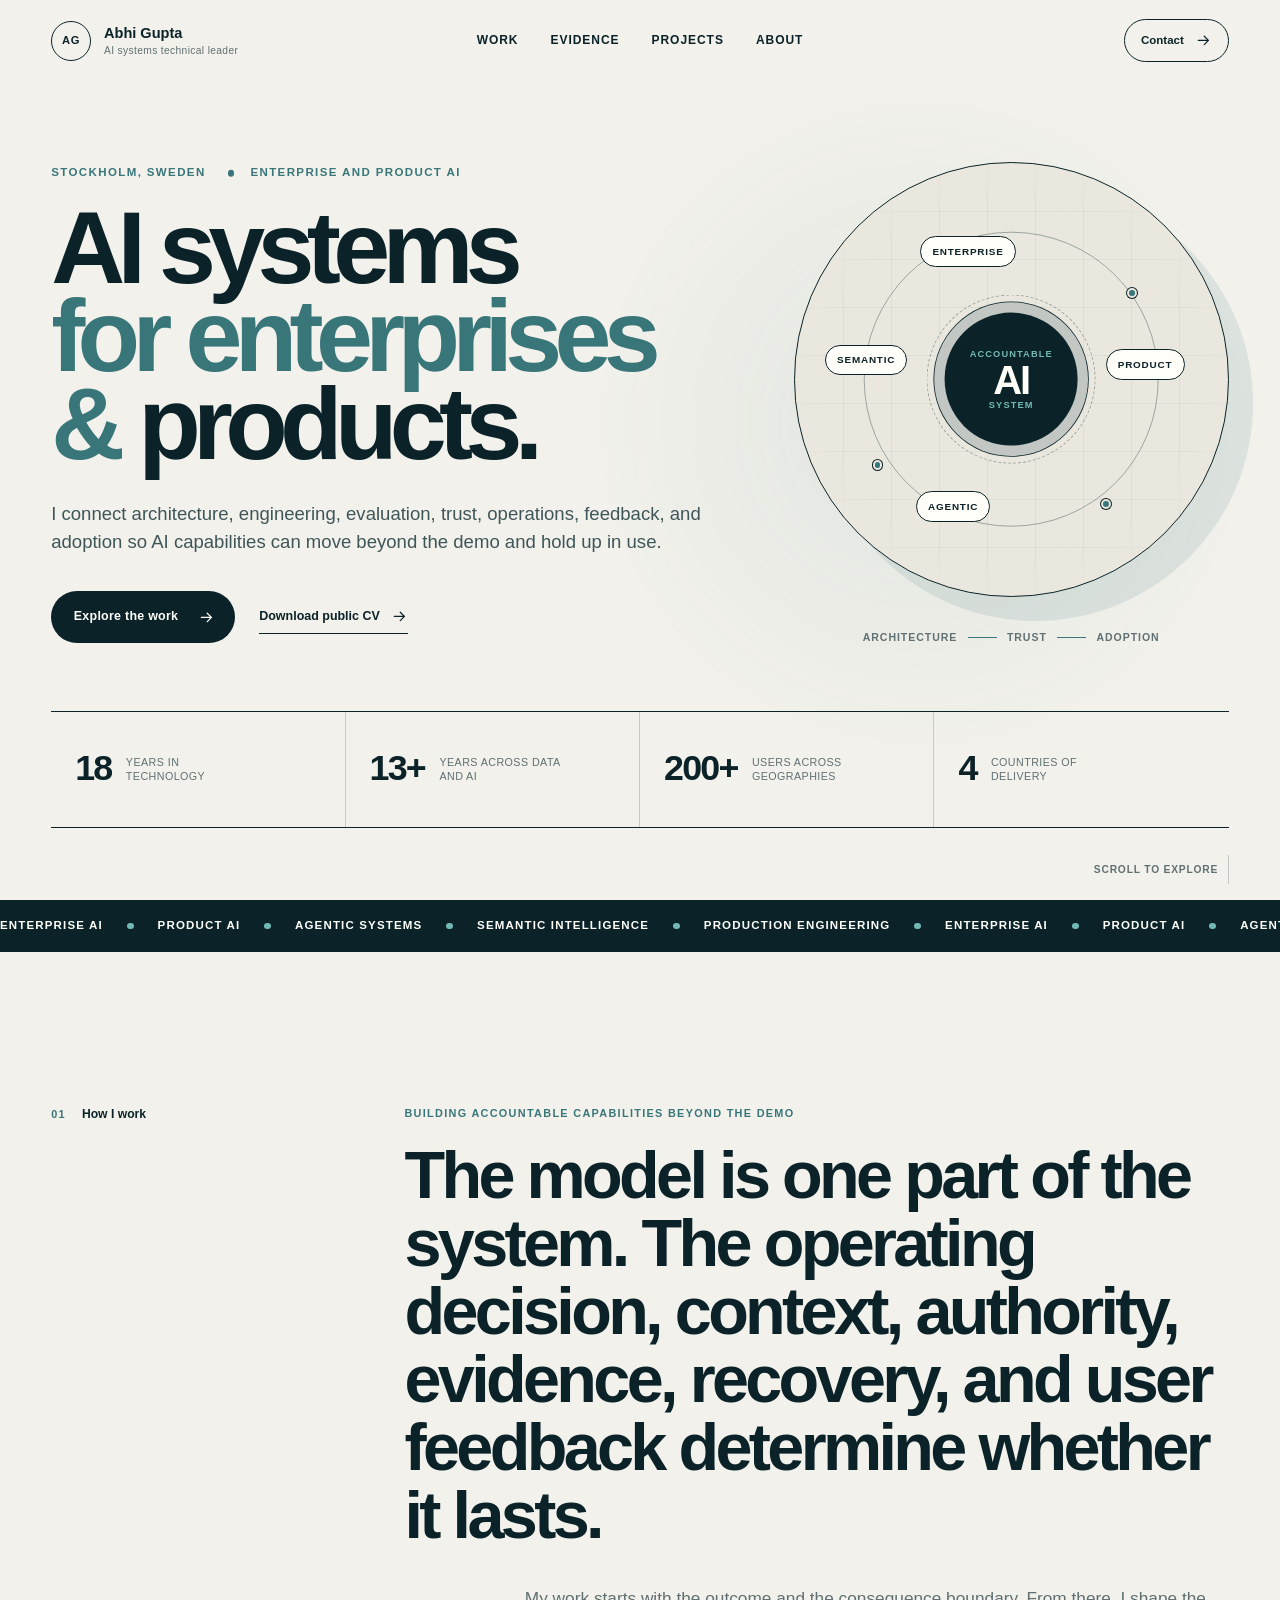
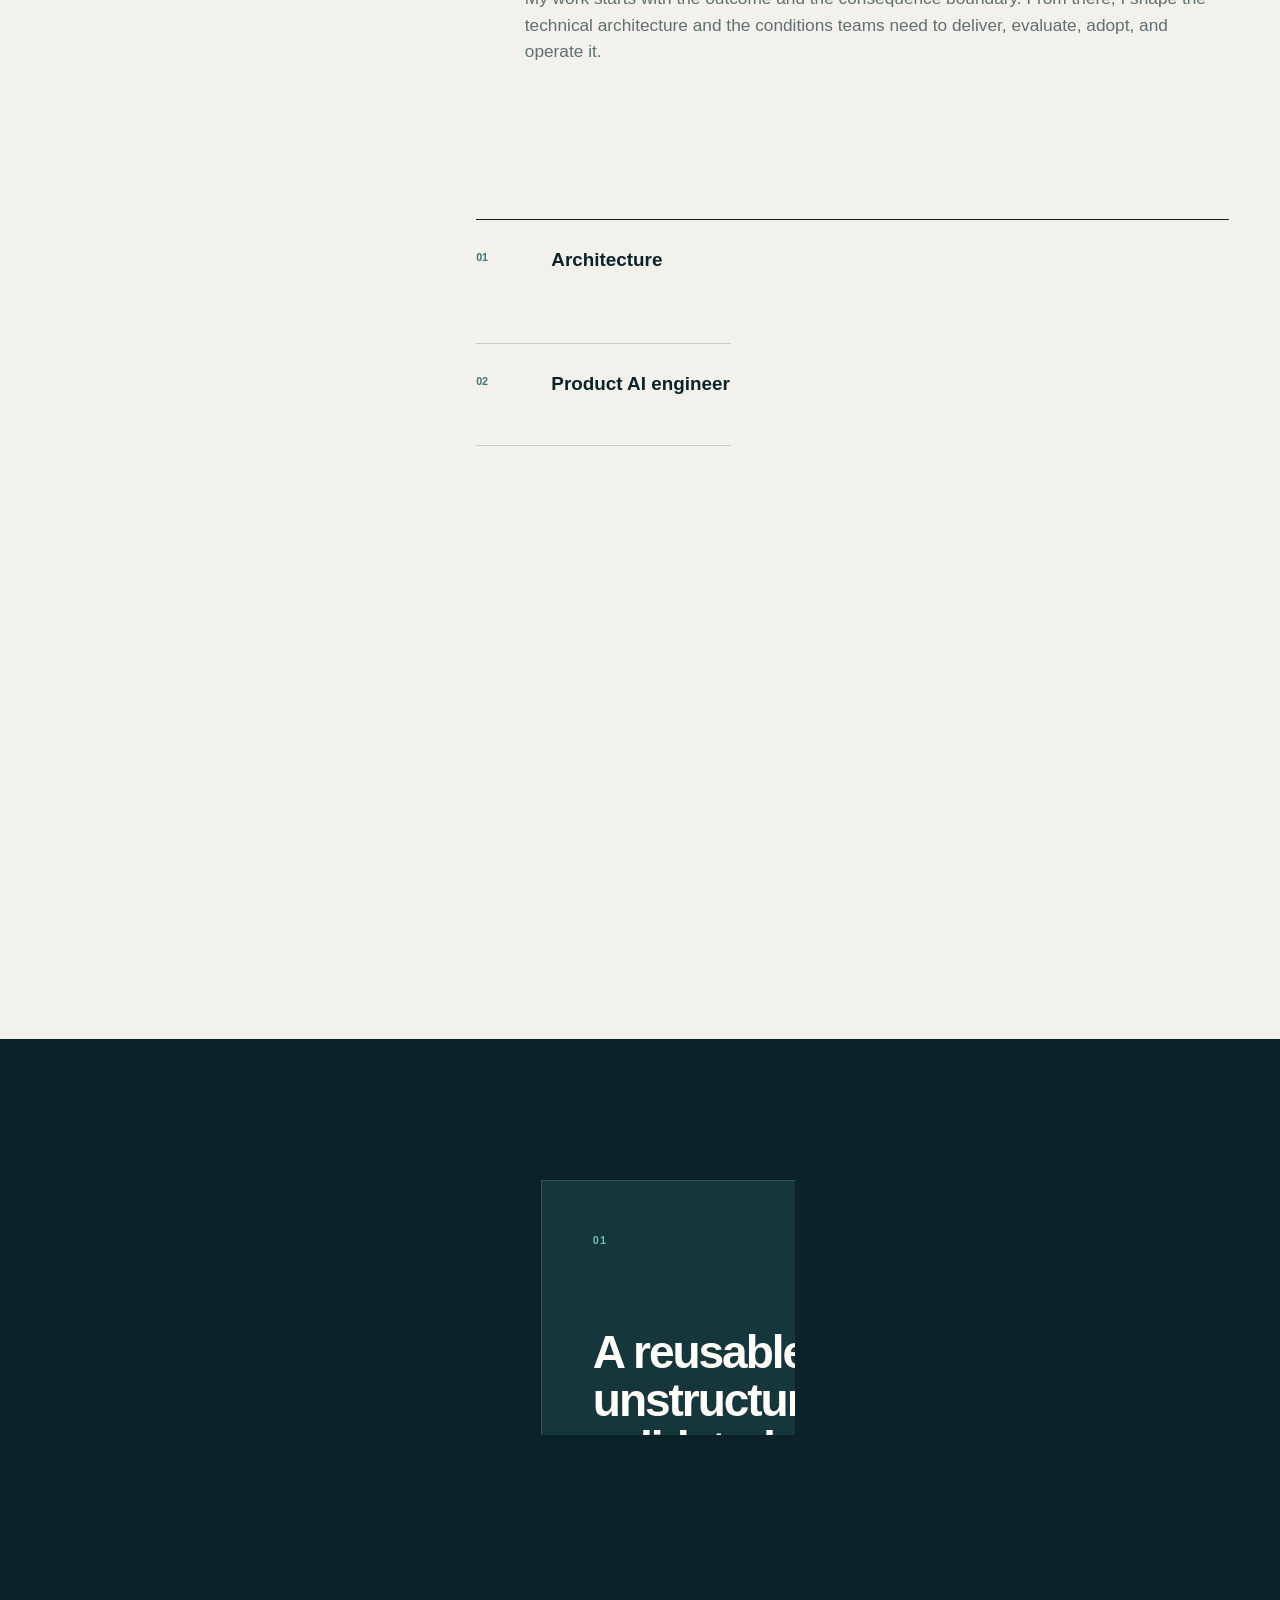
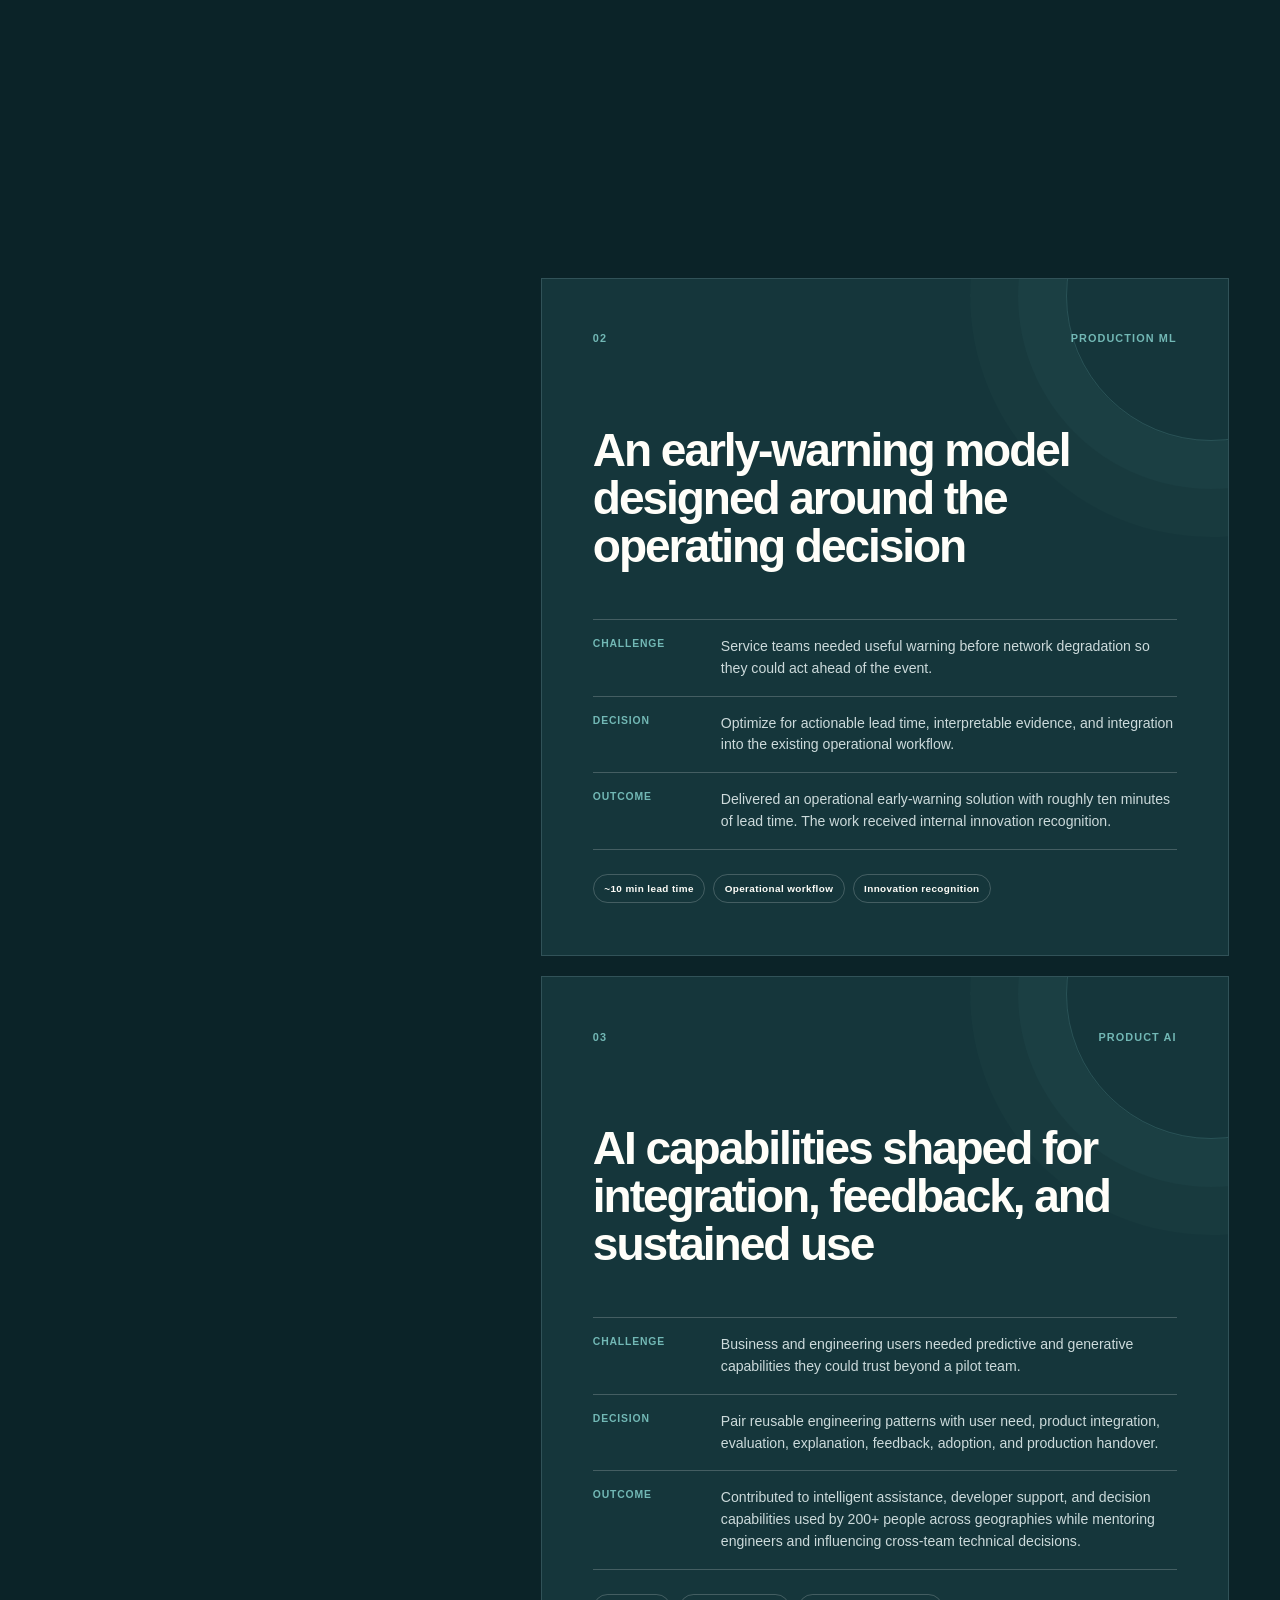
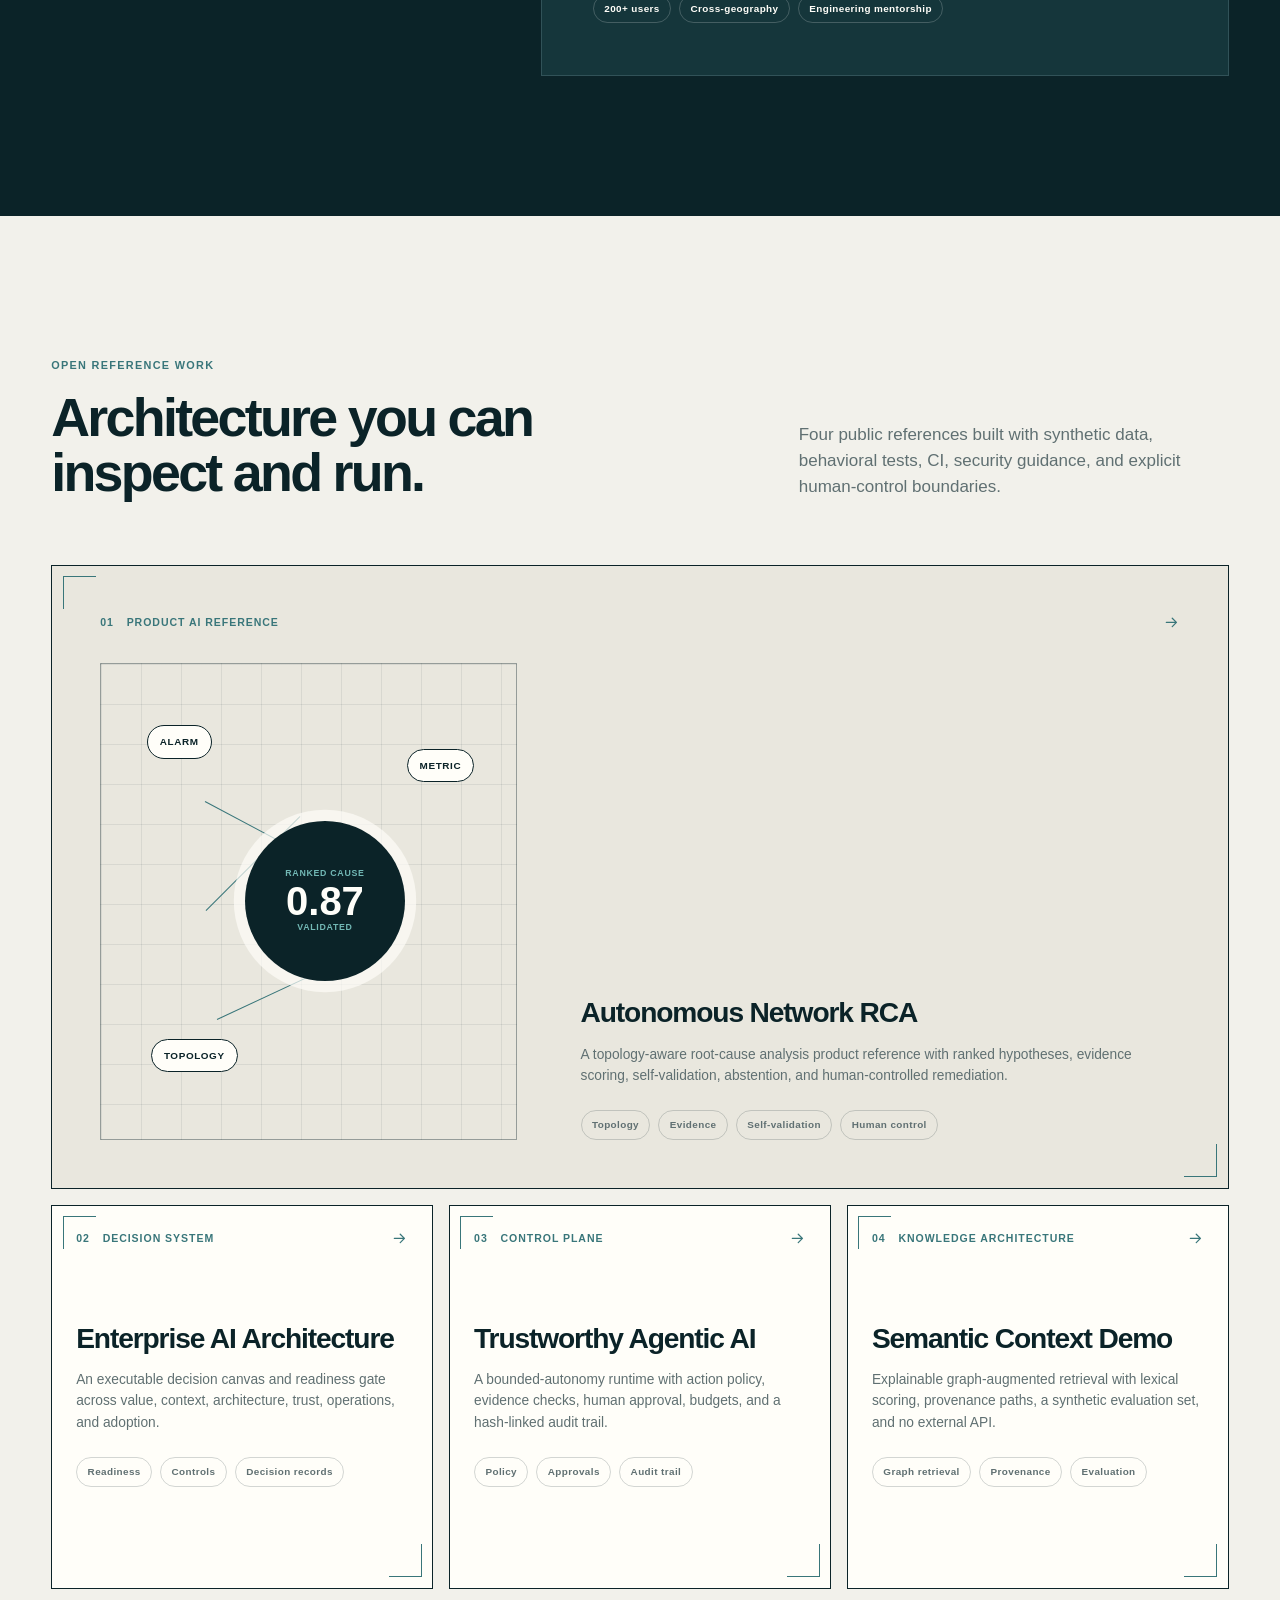
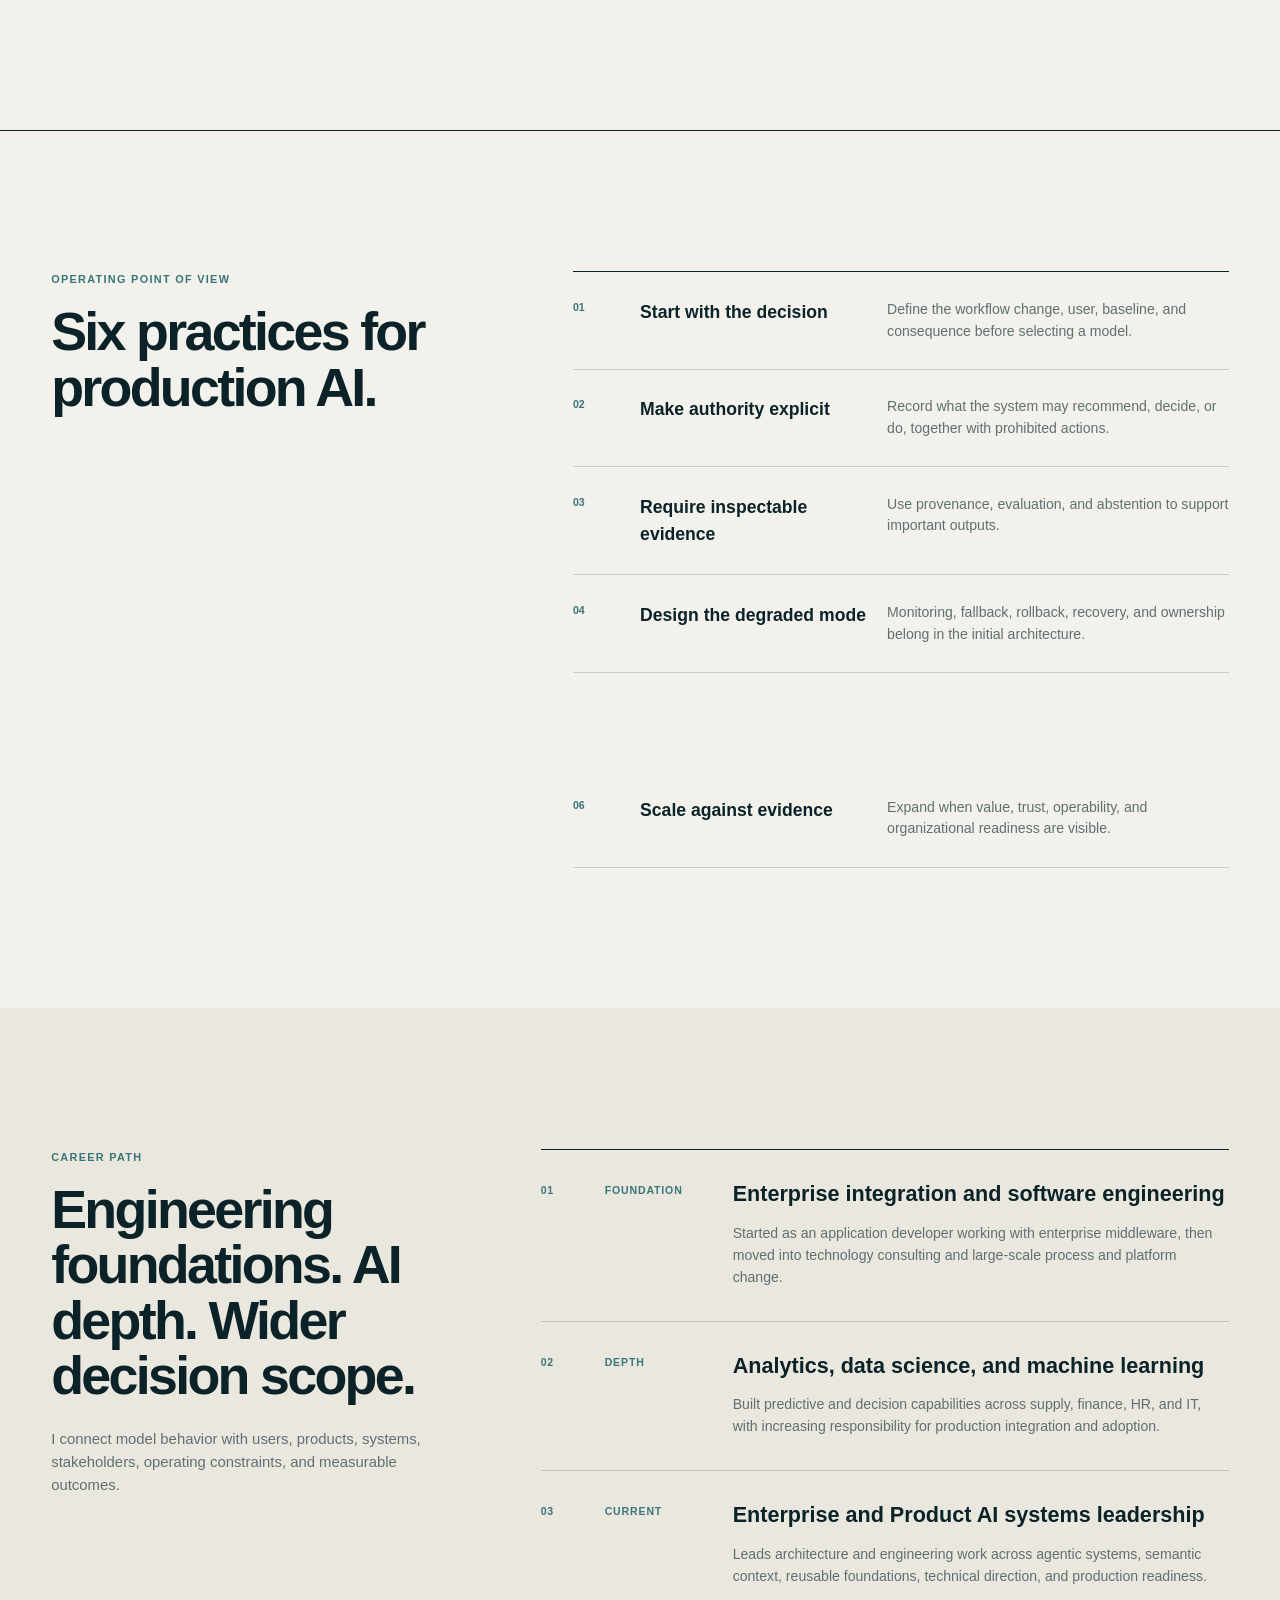
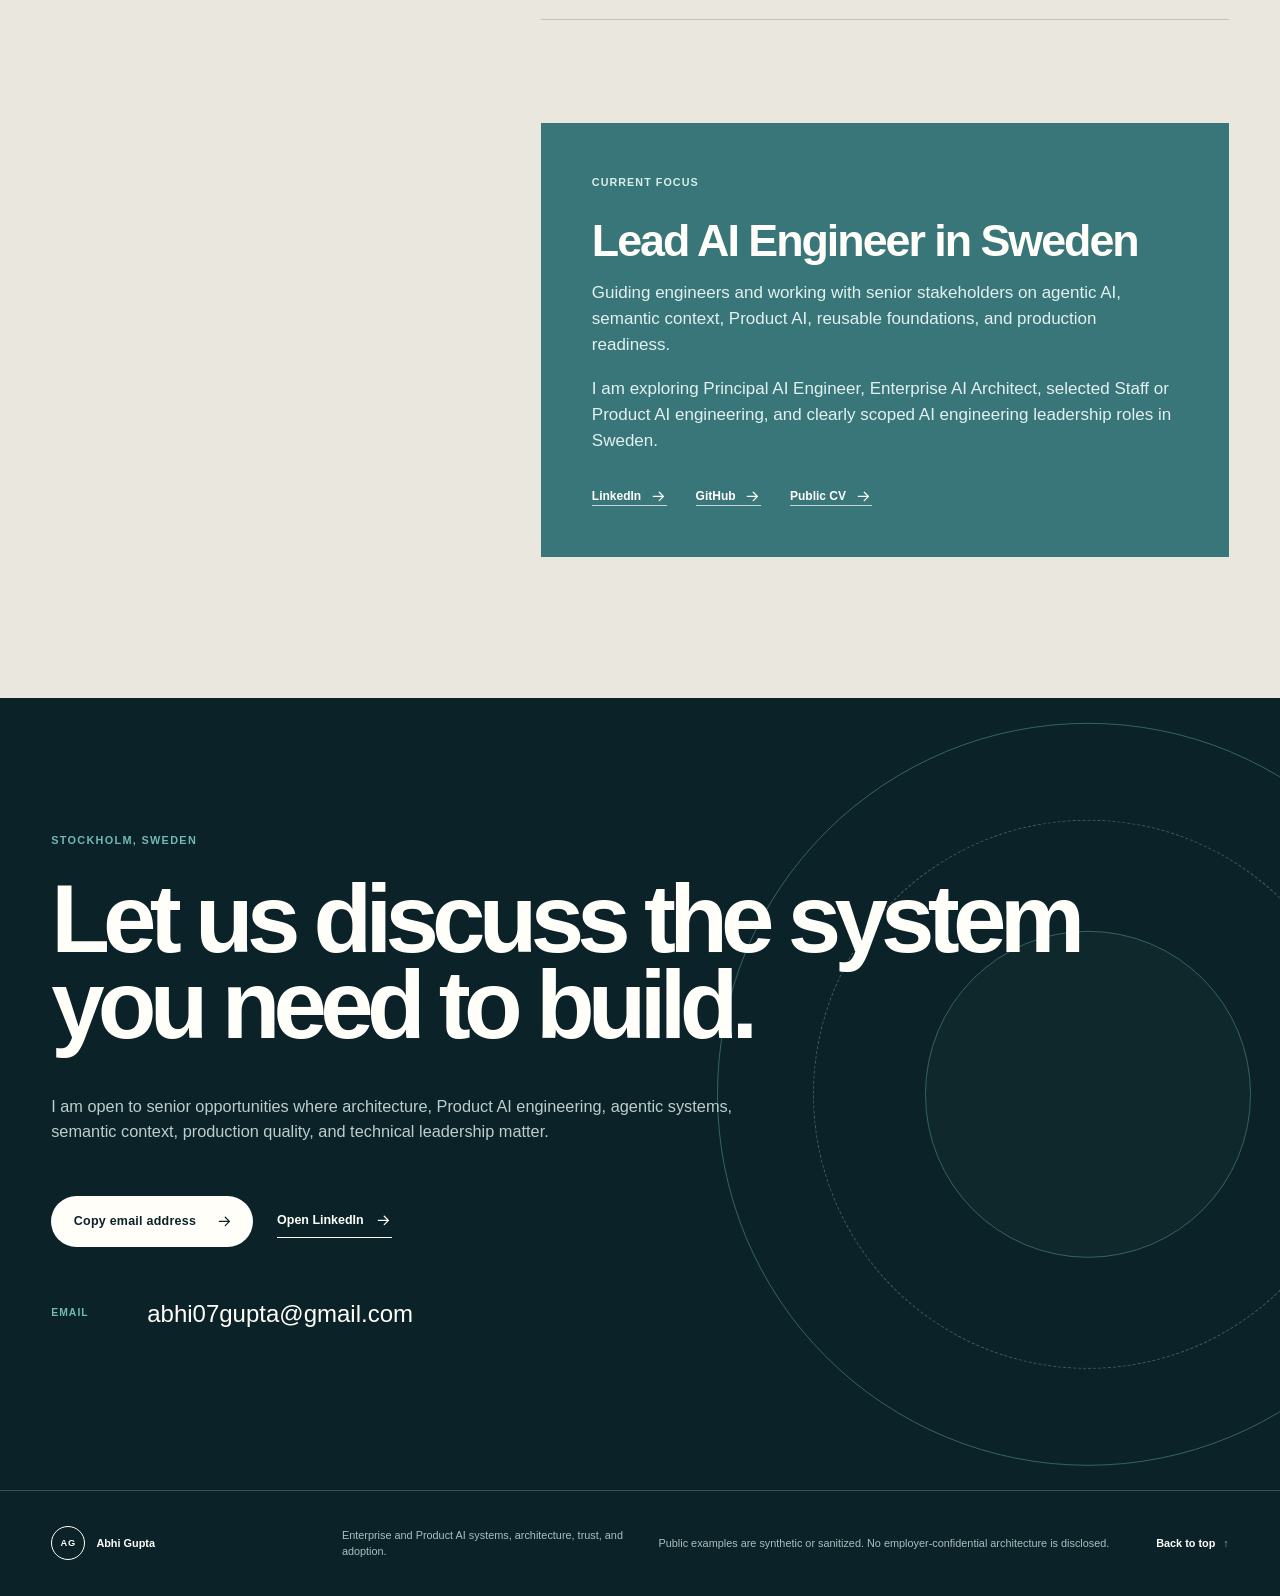
==== commit e9abc91e: "Use Contact as the header action label" ====
--- a/index.html
+++ b/index.html
@@ -21,7 +21,7 @@
   <script type="application/ld+json">{"@context":"https://schema.org","@type":"Person","name":"Abhi Gupta","jobTitle":"Lead AI Engineer","url":"https://abhi07gupta.github.io/","sameAs":["https://www.linkedin.com/in/abhi07gupta/","https://github.com/abhi07gupta"],"address":{"@type":"PostalAddress","addressLocality":"Stockholm","addressCountry":"SE"},"knowsAbout":["Enterprise AI Architecture","Product AI Engineering","Agentic AI","Semantic Intelligence","Production AI Engineering","Technical Leadership"]}</script>
 </head>
 <body>
-<div class="scroll-progress" aria-hidden="true"></div><a class="skip" href="#main">Skip to content</a><header class="site-header"><a class="brand" href="#top" aria-label="Abhi Gupta home"><span class="brand-mark">AG</span><span class="brand-copy"><strong>Abhi Gupta</strong><small>AI systems technical leader</small></span></a><nav class="desktop-nav" aria-label="Primary navigation"><a href="#work">Work</a><a href="#evidence">Evidence</a><a href="#projects">Projects</a><a href="#about">About</a></nav><a class="header-contact" href="#contact"><span>Open to senior roles in Sweden</span><svg viewBox="0 0 20 20" aria-hidden="true"><path d="M4 10h11M11 5l5 5-5 5"></path></svg></a><button class="menu-toggle" type="button" aria-expanded="false" aria-controls="mobile-navigation"><span>Menu</span><i aria-hidden="true"></i></button></header><nav class="mobile-nav " id="mobile-navigation" aria-label="Mobile navigation"><a href="#work"><span>01</span>Work</a><a href="#evidence"><span>02</span>Evidence</a><a href="#projects"><span>03</span>Projects</a><a href="#about"><span>04</span>About</a><a href="#contact"><span>05</span>Contact</a></nav><main id="main"><section class="hero" id="top"><div class="hero-copy" data-reveal="true"><p class="eyebrow"><span>Stockholm, Sweden</span><span>Enterprise and Product AI</span></p><h1><span>AI systems</span><span>for enterprises</span><span><em>&amp;</em> products.</span></h1><p class="lead">I connect architecture, engineering, evaluation, trust, operations, feedback, and adoption so AI capabilities can move beyond the demo and hold up in use.</p><div class="hero-actions"><a class="button button-dark" href="#projects">Explore the work <svg viewBox="0 0 20 20" aria-hidden="true"><path d="M4 10h11M11 5l5 5-5 5"></path></svg></a><a class="text-link" href="assets/Abhi_Gupta_Public_Profile_CV_v1.0.pdf" download="">Download public CV <svg viewBox="0 0 20 20" aria-hidden="true"><path d="M4 10h11M11 5l5 5-5 5"></path></svg></a></div></div><div class="hero-visual" data-reveal="true" style="--delay:140ms"><div class="system-field" aria-hidden="true"><div class="field-grid"></div><div class="orbit orbit-one"></div><div class="orbit orbit-two"></div><span class="system-node node-enterprise">Enterprise</span><span class="system-node node-product">Product</span><span class="system-node node-agentic">Agentic</span><span class="system-node node-semantic">Semantic</span><div class="system-core"><small>Accountable</small><strong>AI</strong><span>system</span></div><span class="signal-dot dot-one"></span><span class="signal-dot dot-two"></span><span class="signal-dot dot-three"></span></div><div class="visual-caption"><span>Architecture</span><i></i><span>Trust</span><i></i><span>Adoption</span></div></div><div class="proof-rail" data-reveal="true" style="--delay:240ms"><div><strong>18</strong><span>years in technology</span></div><div><strong>13+</strong><span>years across data and AI</span></div><div><strong>200+</strong><span>users across geographies</span></div><div><strong>4</strong><span>countries of delivery</span></div></div><a class="scroll-cue" href="#work"><span>Scroll to explore</span><i aria-hidden="true"></i></a></section><section class="positioning-strip" aria-label="Core positioning"><div class="positioning-track"><span>Enterprise AI</span><i></i><span>Product AI</span><i></i><span>Agentic systems</span><i></i><span>Semantic intelligence</span><i></i><span>Production engineering</span><i></i><span>Enterprise AI</span><i></i><span>Product AI</span><i></i><span>Agentic systems</span><i></i></div></section><section class="manifesto section-shell" id="work"><div class="section-label" data-reveal="true"><span>01</span><p>How I work</p></div><div class="manifesto-copy" data-reveal="true"><p class="kicker">Building accountable capabilities beyond the demo</p><h2>The model is one part of the system. The operating decision, context, authority, evidence, recovery, and user feedback determine whether it lasts.</h2><p>My work starts with the outcome and the consequence boundary. From there, I shape the technical architecture and the conditions teams need to deliver, evaluate, adopt, and operate it.</p></div></section><section class="capability-section section-shell"><div class="section-intro" data-reveal="true"><p class="section-kicker">Capability system</p><h2>Six connected disciplines.</h2><p>Each discipline is useful on its own. The value comes from treating them as one delivery system.</p></div><div class="capability-list"><article data-reveal="true" style="--delay:0ms"><span>01</span><h3>Architecture</h3><p>Translate an operating outcome into system boundaries, context, integrations, evaluation, fallbacks, and accountable ownership.</p><i aria-hidden="true"></i></article><article data-reveal="true" style="--delay:45ms"><span>02</span><h3>Product AI engineering</h3><p>Connect user need, model behavior, product integration, feedback, adoption, and production lifecycle decisions.</p><i aria-hidden="true"></i></article><article data-reveal="true" style="--delay:90ms"><span>03</span><h3>Agentic systems</h3><p>Design bounded autonomy with explicit action policy, evidence checks, human approval, budgets, and auditability.</p><i aria-hidden="true"></i></article><article data-reveal="true" style="--delay:135ms"><span>04</span><h3>Semantic intelligence</h3><p>Build reliable domain context with provenance, ontology, retrieval, validation, and explainable evidence paths.</p><i aria-hidden="true"></i></article><article data-reveal="true" style="--delay:180ms"><span>05</span><h3>Trust and evaluation</h3><p>Define acceptance thresholds, abstention, monitoring, degraded modes, recovery, and consequence-aware controls.</p><i aria-hidden="true"></i></article><article data-reveal="true" style="--delay:225ms"><span>06</span><h3>Technical leadership</h3><p>Guide engineers, align senior stakeholders, and turn architectural decisions into a roadmap teams can operate.</p><i aria-hidden="true"></i></article></div></section><section class="evidence-section" id="evidence"><div class="evidence-layout section-shell"><div class="evidence-sticky"><p class="section-kicker">Selected evidence</p><h2>Decisions, controls, and outcomes.</h2><p>Public-safe examples that show the engineering judgment without exposing employer-confidential architecture.</p><div class="evidence-rule"><span>01</span><i></i><span>03</span></div></div><div class="case-list"><article class="case-card" data-reveal="true"><div class="case-top"><span>01</span><p>Semantic context</p></div><h3>A reusable path from unstructured input to validated domain context</h3><dl><div><dt>Challenge</dt><dd>Teams needed a domain-neutral way to create and evolve reliable semantic context across several use cases.</dd></div><div><dt>Decision</dt><dd>Separate extraction, ontology, validation, persistence, and evolution so every stage could be tested and governed independently.</dd></div><div><dt>Outcome</dt><dd>Built and validated a reusable pipeline, aligned a senior cross-functional group, and secured agreement for the next phase.</dd></div></dl><ul><li>Reusable architecture</li><li>Senior alignment</li><li>Next phase agreed</li></ul></article><article class="case-card" data-reveal="true"><div class="case-top"><span>02</span><p>Production ML</p></div><h3>An early-warning model designed around the operating decision</h3><dl><div><dt>Challenge</dt><dd>Service teams needed useful warning before network degradation so they could act ahead of the event.</dd></div><div><dt>Decision</dt><dd>Optimize for actionable lead time, interpretable evidence, and integration into the existing operational workflow.</dd></div><div><dt>Outcome</dt><dd>Delivered an operational early-warning solution with roughly ten minutes of lead time. The work received internal innovation recognition.</dd></div></dl><ul><li>~10 min lead time</li><li>Operational workflow</li><li>Innovation recognition</li></ul></article><article class="case-card" data-reveal="true"><div class="case-top"><span>03</span><p>Product AI</p></div><h3>AI capabilities shaped for integration, feedback, and sustained use</h3><dl><div><dt>Challenge</dt><dd>Business and engineering users needed predictive and generative capabilities they could trust beyond a pilot team.</dd></div><div><dt>Decision</dt><dd>Pair reusable engineering patterns with user need, product integration, evaluation, explanation, feedback, adoption, and production handover.</dd></div><div><dt>Outcome</dt><dd>Contributed to intelligent assistance, developer support, and decision capabilities used by 200+ people across geographies while mentoring engineers and influencing cross-team technical decisions.</dd></div></dl><ul><li>200+ users</li><li>Cross-geography</li><li>Engineering mentorship</li></ul></article></div></div></section><section class="projects-section" id="projects"><div class="projects-head section-shell" data-reveal="true"><div><p class="section-kicker">Open reference work</p><h2>Architecture you can inspect and run.</h2></div><p>Four public references built with synthetic data, behavioral tests, CI, security guidance, and explicit human-control boundaries.</p></div><div class="project-grid section-shell"><a class="project-card is-featured" href="https://github.com/abhi07gupta/enterprise-ai-architecture/tree/main/reference_apps/autonomous-network-rca" target="_blank" rel="noreferrer noopener" data-reveal="true" style="--delay:0ms"><div class="project-meta"><span>01</span><p>Product AI reference</p><svg viewBox="0 0 20 20" aria-hidden="true"><path d="M4 10h11M11 5l5 5-5 5"></path></svg></div><div class="rca-visual" aria-hidden="true"><span class="rca-node node-a">Alarm</span><span class="rca-node node-b">Metric</span><span class="rca-node node-c">Topology</span><i class="rca-line line-a"></i><i class="rca-line line-b"></i><i class="rca-line line-c"></i><div class="rca-core"><small>Ranked cause</small><strong>0.87</strong><span>validated</span></div></div><div class="project-copy"><h3>Autonomous Network RCA</h3><p>A topology-aware root-cause analysis product reference with ranked hypotheses, evidence scoring, self-validation, abstention, and human-controlled remediation.</p><ul><li>Topology</li><li>Evidence</li><li>Self-validation</li><li>Human control</li></ul></div></a><a class="project-card " href="https://github.com/abhi07gupta/enterprise-ai-architecture" target="_blank" rel="noreferrer noopener" data-reveal="true" style="--delay:60ms"><div class="project-meta"><span>02</span><p>Decision system</p><svg viewBox="0 0 20 20" aria-hidden="true"><path d="M4 10h11M11 5l5 5-5 5"></path></svg></div><div class="project-copy"><h3>Enterprise AI Architecture</h3><p>An executable decision canvas and readiness gate across value, context, architecture, trust, operations, and adoption.</p><ul><li>Readiness</li><li>Controls</li><li>Decision records</li></ul></div></a><a class="project-card " href="https://github.com/abhi07gupta/trustworthy-agentic-ai" target="_blank" rel="noreferrer noopener" data-reveal="true" style="--delay:120ms"><div class="project-meta"><span>03</span><p>Control plane</p><svg viewBox="0 0 20 20" aria-hidden="true"><path d="M4 10h11M11 5l5 5-5 5"></path></svg></div><div class="project-copy"><h3>Trustworthy Agentic AI</h3><p>A bounded-autonomy runtime with action policy, evidence checks, human approval, budgets, and a hash-linked audit trail.</p><ul><li>Policy</li><li>Approvals</li><li>Audit trail</li></ul></div></a><a class="project-card " href="https://github.com/abhi07gupta/semantic-context-demo" target="_blank" rel="noreferrer noopener" data-reveal="true" style="--delay:180ms"><div class="project-meta"><span>04</span><p>Knowledge architecture</p><svg viewBox="0 0 20 20" aria-hidden="true"><path d="M4 10h11M11 5l5 5-5 5"></path></svg></div><div class="project-copy"><h3>Semantic Context Demo</h3><p>Explainable graph-augmented retrieval with lexical scoring, provenance paths, a synthetic evaluation set, and no external API.</p><ul><li>Graph retrieval</li><li>Provenance</li><li>Evaluation</li></ul></div></a></div></section><section class="principles-section section-shell" id="thinking"><div class="principles-title" data-reveal="true"><p class="section-kicker">Operating point of view</p><h2>Six practices for production AI.</h2></div><ol class="principles-list"><li data-reveal="true"><span>01</span><strong>Start with the decision</strong><p>Define the workflow change, user, baseline, and consequence before selecting a model.</p></li><li data-reveal="true"><span>02</span><strong>Make authority explicit</strong><p>Record what the system may recommend, decide, or do, together with prohibited actions.</p></li><li data-reveal="true"><span>03</span><strong>Require inspectable evidence</strong><p>Use provenance, evaluation, and abstention to support important outputs.</p></li><li data-reveal="true"><span>04</span><strong>Design the degraded mode</strong><p>Monitoring, fallback, rollback, recovery, and ownership belong in the initial architecture.</p></li><li data-reveal="true"><span>05</span><strong>Build the feedback route</strong><p>Give users a clear way to challenge results and improve the capability over time.</p></li><li data-reveal="true"><span>06</span><strong>Scale against evidence</strong><p>Expand when value, trust, operability, and organizational readiness are visible.</p></li></ol></section><section class="about-section" id="about"><div class="about-layout section-shell"><div class="about-title" data-reveal="true"><p class="section-kicker">Career path</p><h2>Engineering foundations. AI depth. Wider decision scope.</h2><p>I connect model behavior with users, products, systems, stakeholders, operating constraints, and measurable outcomes.</p></div><div class="career-list"><article data-reveal="true"><span>01</span><p>Foundation</p><h3>Enterprise integration and software engineering</h3><div>Started as an application developer working with enterprise middleware, then moved into technology consulting and large-scale process and platform change.</div></article><article data-reveal="true"><span>02</span><p>Depth</p><h3>Analytics, data science, and machine learning</h3><div>Built predictive and decision capabilities across supply, finance, HR, and IT, with increasing responsibility for production integration and adoption.</div></article><article data-reveal="true"><span>03</span><p>Current</p><h3>Enterprise and Product AI systems leadership</h3><div>Leads architecture and engineering work across agentic systems, semantic context, reusable foundations, technical direction, and production readiness.</div></article></div><div class="current-focus" data-reveal="true"><p>Current focus</p><h3>Lead AI Engineer in Sweden</h3><p>Guiding engineers and working with senior stakeholders on agentic AI, semantic context, Product AI, reusable foundations, and production readiness.</p><p>I am exploring Principal AI Engineer, Enterprise AI Architect, selected Staff or Product AI engineering, and clearly scoped AI engineering leadership roles in Sweden.</p><div><a href="https://www.linkedin.com/in/abhi07gupta/" target="_blank" rel="noreferrer noopener">LinkedIn <svg viewBox="0 0 20 20" aria-hidden="true"><path d="M4 10h11M11 5l5 5-5 5"></path></svg></a><a href="https://github.com/abhi07gupta" target="_blank" rel="noreferrer noopener">GitHub <svg viewBox="0 0 20 20" aria-hidden="true"><path d="M4 10h11M11 5l5 5-5 5"></path></svg></a><a href="assets/Abhi_Gupta_Public_Profile_CV_v1.0.pdf" download="">Public CV <svg viewBox="0 0 20 20" aria-hidden="true"><path d="M4 10h11M11 5l5 5-5 5"></path></svg></a></div></div></div></section><section class="contact-section" id="contact"><div class="contact-orbit" aria-hidden="true"><i></i><i></i><i></i></div><div class="contact-layout section-shell" data-reveal="true"><p class="section-kicker">Stockholm, Sweden</p><h2>Let us discuss the system you need to build.</h2><p>I am open to senior opportunities where architecture, Product AI engineering, agentic systems, semantic context, production quality, and technical leadership matter.</p><div class="contact-actions"><button class="button button-light" type="button">Copy email address <svg viewBox="0 0 20 20" aria-hidden="true"><path d="M4 10h11M11 5l5 5-5 5"></path></svg></button><a class="text-link light-link" href="https://www.linkedin.com/in/abhi07gupta/" target="_blank" rel="noreferrer noopener">Open LinkedIn <svg viewBox="0 0 20 20" aria-hidden="true"><path d="M4 10h11M11 5l5 5-5 5"></path></svg></a></div><p class="contact-email"><span>Email</span>abhi07gupta@gmail.com</p><p class="copy-status" role="status" aria-live="polite"></p></div></section></main><footer><a class="footer-brand" href="#top"><span>AG</span><strong>Abhi Gupta</strong></a><p>Enterprise and Product AI systems, architecture, trust, and adoption.</p><p>Public examples are synthetic or sanitized. No employer-confidential architecture is disclosed.</p><a class="back-top" href="#top">Back to top <span>↑</span></a></footer>
+<div class="scroll-progress" aria-hidden="true"></div><a class="skip" href="#main">Skip to content</a><header class="site-header"><a class="brand" href="#top" aria-label="Abhi Gupta home"><span class="brand-mark">AG</span><span class="brand-copy"><strong>Abhi Gupta</strong><small>AI systems technical leader</small></span></a><nav class="desktop-nav" aria-label="Primary navigation"><a href="#work">Work</a><a href="#evidence">Evidence</a><a href="#projects">Projects</a><a href="#about">About</a></nav><a class="header-contact" href="#contact"><span>Contact</span><svg viewBox="0 0 20 20" aria-hidden="true"><path d="M4 10h11M11 5l5 5-5 5"></path></svg></a><button class="menu-toggle" type="button" aria-expanded="false" aria-controls="mobile-navigation"><span>Menu</span><i aria-hidden="true"></i></button></header><nav class="mobile-nav " id="mobile-navigation" aria-label="Mobile navigation"><a href="#work"><span>01</span>Work</a><a href="#evidence"><span>02</span>Evidence</a><a href="#projects"><span>03</span>Projects</a><a href="#about"><span>04</span>About</a><a href="#contact"><span>05</span>Contact</a></nav><main id="main"><section class="hero" id="top"><div class="hero-copy" data-reveal="true"><p class="eyebrow"><span>Stockholm, Sweden</span><span>Enterprise and Product AI</span></p><h1><span>AI systems</span><span>for enterprises</span><span><em>&amp;</em> products.</span></h1><p class="lead">I connect architecture, engineering, evaluation, trust, operations, feedback, and adoption so AI capabilities can move beyond the demo and hold up in use.</p><div class="hero-actions"><a class="button button-dark" href="#projects">Explore the work <svg viewBox="0 0 20 20" aria-hidden="true"><path d="M4 10h11M11 5l5 5-5 5"></path></svg></a><a class="text-link" href="assets/Abhi_Gupta_Public_Profile_CV_v1.0.pdf" download="">Download public CV <svg viewBox="0 0 20 20" aria-hidden="true"><path d="M4 10h11M11 5l5 5-5 5"></path></svg></a></div></div><div class="hero-visual" data-reveal="true" style="--delay:140ms"><div class="system-field" aria-hidden="true"><div class="field-grid"></div><div class="orbit orbit-one"></div><div class="orbit orbit-two"></div><span class="system-node node-enterprise">Enterprise</span><span class="system-node node-product">Product</span><span class="system-node node-agentic">Agentic</span><span class="system-node node-semantic">Semantic</span><div class="system-core"><small>Accountable</small><strong>AI</strong><span>system</span></div><span class="signal-dot dot-one"></span><span class="signal-dot dot-two"></span><span class="signal-dot dot-three"></span></div><div class="visual-caption"><span>Architecture</span><i></i><span>Trust</span><i></i><span>Adoption</span></div></div><div class="proof-rail" data-reveal="true" style="--delay:240ms"><div><strong>18</strong><span>years in technology</span></div><div><strong>13+</strong><span>years across data and AI</span></div><div><strong>200+</strong><span>users across geographies</span></div><div><strong>4</strong><span>countries of delivery</span></div></div><a class="scroll-cue" href="#work"><span>Scroll to explore</span><i aria-hidden="true"></i></a></section><section class="positioning-strip" aria-label="Core positioning"><div class="positioning-track"><span>Enterprise AI</span><i></i><span>Product AI</span><i></i><span>Agentic systems</span><i></i><span>Semantic intelligence</span><i></i><span>Production engineering</span><i></i><span>Enterprise AI</span><i></i><span>Product AI</span><i></i><span>Agentic systems</span><i></i></div></section><section class="manifesto section-shell" id="work"><div class="section-label" data-reveal="true"><span>01</span><p>How I work</p></div><div class="manifesto-copy" data-reveal="true"><p class="kicker">Building accountable capabilities beyond the demo</p><h2>The model is one part of the system. The operating decision, context, authority, evidence, recovery, and user feedback determine whether it lasts.</h2><p>My work starts with the outcome and the consequence boundary. From there, I shape the technical architecture and the conditions teams need to deliver, evaluate, adopt, and operate it.</p></div></section><section class="capability-section section-shell"><div class="section-intro" data-reveal="true"><p class="section-kicker">Capability system</p><h2>Six connected disciplines.</h2><p>Each discipline is useful on its own. The value comes from treating them as one delivery system.</p></div><div class="capability-list"><article data-reveal="true" style="--delay:0ms"><span>01</span><h3>Architecture</h3><p>Translate an operating outcome into system boundaries, context, integrations, evaluation, fallbacks, and accountable ownership.</p><i aria-hidden="true"></i></article><article data-reveal="true" style="--delay:45ms"><span>02</span><h3>Product AI engineering</h3><p>Connect user need, model behavior, product integration, feedback, adoption, and production lifecycle decisions.</p><i aria-hidden="true"></i></article><article data-reveal="true" style="--delay:90ms"><span>03</span><h3>Agentic systems</h3><p>Design bounded autonomy with explicit action policy, evidence checks, human approval, budgets, and auditability.</p><i aria-hidden="true"></i></article><article data-reveal="true" style="--delay:135ms"><span>04</span><h3>Semantic intelligence</h3><p>Build reliable domain context with provenance, ontology, retrieval, validation, and explainable evidence paths.</p><i aria-hidden="true"></i></article><article data-reveal="true" style="--delay:180ms"><span>05</span><h3>Trust and evaluation</h3><p>Define acceptance thresholds, abstention, monitoring, degraded modes, recovery, and consequence-aware controls.</p><i aria-hidden="true"></i></article><article data-reveal="true" style="--delay:225ms"><span>06</span><h3>Technical leadership</h3><p>Guide engineers, align senior stakeholders, and turn architectural decisions into a roadmap teams can operate.</p><i aria-hidden="true"></i></article></div></section><section class="evidence-section" id="evidence"><div class="evidence-layout section-shell"><div class="evidence-sticky"><p class="section-kicker">Selected evidence</p><h2>Decisions, controls, and outcomes.</h2><p>Public-safe examples that show the engineering judgment without exposing employer-confidential architecture.</p><div class="evidence-rule"><span>01</span><i></i><span>03</span></div></div><div class="case-list"><article class="case-card" data-reveal="true"><div class="case-top"><span>01</span><p>Semantic context</p></div><h3>A reusable path from unstructured input to validated domain context</h3><dl><div><dt>Challenge</dt><dd>Teams needed a domain-neutral way to create and evolve reliable semantic context across several use cases.</dd></div><div><dt>Decision</dt><dd>Separate extraction, ontology, validation, persistence, and evolution so every stage could be tested and governed independently.</dd></div><div><dt>Outcome</dt><dd>Built and validated a reusable pipeline, aligned a senior cross-functional group, and secured agreement for the next phase.</dd></div></dl><ul><li>Reusable architecture</li><li>Senior alignment</li><li>Next phase agreed</li></ul></article><article class="case-card" data-reveal="true"><div class="case-top"><span>02</span><p>Production ML</p></div><h3>An early-warning model designed around the operating decision</h3><dl><div><dt>Challenge</dt><dd>Service teams needed useful warning before network degradation so they could act ahead of the event.</dd></div><div><dt>Decision</dt><dd>Optimize for actionable lead time, interpretable evidence, and integration into the existing operational workflow.</dd></div><div><dt>Outcome</dt><dd>Delivered an operational early-warning solution with roughly ten minutes of lead time. The work received internal innovation recognition.</dd></div></dl><ul><li>~10 min lead time</li><li>Operational workflow</li><li>Innovation recognition</li></ul></article><article class="case-card" data-reveal="true"><div class="case-top"><span>03</span><p>Product AI</p></div><h3>AI capabilities shaped for integration, feedback, and sustained use</h3><dl><div><dt>Challenge</dt><dd>Business and engineering users needed predictive and generative capabilities they could trust beyond a pilot team.</dd></div><div><dt>Decision</dt><dd>Pair reusable engineering patterns with user need, product integration, evaluation, explanation, feedback, adoption, and production handover.</dd></div><div><dt>Outcome</dt><dd>Contributed to intelligent assistance, developer support, and decision capabilities used by 200+ people across geographies while mentoring engineers and influencing cross-team technical decisions.</dd></div></dl><ul><li>200+ users</li><li>Cross-geography</li><li>Engineering mentorship</li></ul></article></div></div></section><section class="projects-section" id="projects"><div class="projects-head section-shell" data-reveal="true"><div><p class="section-kicker">Open reference work</p><h2>Architecture you can inspect and run.</h2></div><p>Four public references built with synthetic data, behavioral tests, CI, security guidance, and explicit human-control boundaries.</p></div><div class="project-grid section-shell"><a class="project-card is-featured" href="https://github.com/abhi07gupta/enterprise-ai-architecture/tree/main/reference_apps/autonomous-network-rca" target="_blank" rel="noreferrer noopener" data-reveal="true" style="--delay:0ms"><div class="project-meta"><span>01</span><p>Product AI reference</p><svg viewBox="0 0 20 20" aria-hidden="true"><path d="M4 10h11M11 5l5 5-5 5"></path></svg></div><div class="rca-visual" aria-hidden="true"><span class="rca-node node-a">Alarm</span><span class="rca-node node-b">Metric</span><span class="rca-node node-c">Topology</span><i class="rca-line line-a"></i><i class="rca-line line-b"></i><i class="rca-line line-c"></i><div class="rca-core"><small>Ranked cause</small><strong>0.87</strong><span>validated</span></div></div><div class="project-copy"><h3>Autonomous Network RCA</h3><p>A topology-aware root-cause analysis product reference with ranked hypotheses, evidence scoring, self-validation, abstention, and human-controlled remediation.</p><ul><li>Topology</li><li>Evidence</li><li>Self-validation</li><li>Human control</li></ul></div></a><a class="project-card " href="https://github.com/abhi07gupta/enterprise-ai-architecture" target="_blank" rel="noreferrer noopener" data-reveal="true" style="--delay:60ms"><div class="project-meta"><span>02</span><p>Decision system</p><svg viewBox="0 0 20 20" aria-hidden="true"><path d="M4 10h11M11 5l5 5-5 5"></path></svg></div><div class="project-copy"><h3>Enterprise AI Architecture</h3><p>An executable decision canvas and readiness gate across value, context, architecture, trust, operations, and adoption.</p><ul><li>Readiness</li><li>Controls</li><li>Decision records</li></ul></div></a><a class="project-card " href="https://github.com/abhi07gupta/trustworthy-agentic-ai" target="_blank" rel="noreferrer noopener" data-reveal="true" style="--delay:120ms"><div class="project-meta"><span>03</span><p>Control plane</p><svg viewBox="0 0 20 20" aria-hidden="true"><path d="M4 10h11M11 5l5 5-5 5"></path></svg></div><div class="project-copy"><h3>Trustworthy Agentic AI</h3><p>A bounded-autonomy runtime with action policy, evidence checks, human approval, budgets, and a hash-linked audit trail.</p><ul><li>Policy</li><li>Approvals</li><li>Audit trail</li></ul></div></a><a class="project-card " href="https://github.com/abhi07gupta/semantic-context-demo" target="_blank" rel="noreferrer noopener" data-reveal="true" style="--delay:180ms"><div class="project-meta"><span>04</span><p>Knowledge architecture</p><svg viewBox="0 0 20 20" aria-hidden="true"><path d="M4 10h11M11 5l5 5-5 5"></path></svg></div><div class="project-copy"><h3>Semantic Context Demo</h3><p>Explainable graph-augmented retrieval with lexical scoring, provenance paths, a synthetic evaluation set, and no external API.</p><ul><li>Graph retrieval</li><li>Provenance</li><li>Evaluation</li></ul></div></a></div></section><section class="principles-section section-shell" id="thinking"><div class="principles-title" data-reveal="true"><p class="section-kicker">Operating point of view</p><h2>Six practices for production AI.</h2></div><ol class="principles-list"><li data-reveal="true"><span>01</span><strong>Start with the decision</strong><p>Define the workflow change, user, baseline, and consequence before selecting a model.</p></li><li data-reveal="true"><span>02</span><strong>Make authority explicit</strong><p>Record what the system may recommend, decide, or do, together with prohibited actions.</p></li><li data-reveal="true"><span>03</span><strong>Require inspectable evidence</strong><p>Use provenance, evaluation, and abstention to support important outputs.</p></li><li data-reveal="true"><span>04</span><strong>Design the degraded mode</strong><p>Monitoring, fallback, rollback, recovery, and ownership belong in the initial architecture.</p></li><li data-reveal="true"><span>05</span><strong>Build the feedback route</strong><p>Give users a clear way to challenge results and improve the capability over time.</p></li><li data-reveal="true"><span>06</span><strong>Scale against evidence</strong><p>Expand when value, trust, operability, and organizational readiness are visible.</p></li></ol></section><section class="about-section" id="about"><div class="about-layout section-shell"><div class="about-title" data-reveal="true"><p class="section-kicker">Career path</p><h2>Engineering foundations. AI depth. Wider decision scope.</h2><p>I connect model behavior with users, products, systems, stakeholders, operating constraints, and measurable outcomes.</p></div><div class="career-list"><article data-reveal="true"><span>01</span><p>Foundation</p><h3>Enterprise integration and software engineering</h3><div>Started as an application developer working with enterprise middleware, then moved into technology consulting and large-scale process and platform change.</div></article><article data-reveal="true"><span>02</span><p>Depth</p><h3>Analytics, data science, and machine learning</h3><div>Built predictive and decision capabilities across supply, finance, HR, and IT, with increasing responsibility for production integration and adoption.</div></article><article data-reveal="true"><span>03</span><p>Current</p><h3>Enterprise and Product AI systems leadership</h3><div>Leads architecture and engineering work across agentic systems, semantic context, reusable foundations, technical direction, and production readiness.</div></article></div><div class="current-focus" data-reveal="true"><p>Current focus</p><h3>Lead AI Engineer in Sweden</h3><p>Guiding engineers and working with senior stakeholders on agentic AI, semantic context, Product AI, reusable foundations, and production readiness.</p><p>I am exploring Principal AI Engineer, Enterprise AI Architect, selected Staff or Product AI engineering, and clearly scoped AI engineering leadership roles in Sweden.</p><div><a href="https://www.linkedin.com/in/abhi07gupta/" target="_blank" rel="noreferrer noopener">LinkedIn <svg viewBox="0 0 20 20" aria-hidden="true"><path d="M4 10h11M11 5l5 5-5 5"></path></svg></a><a href="https://github.com/abhi07gupta" target="_blank" rel="noreferrer noopener">GitHub <svg viewBox="0 0 20 20" aria-hidden="true"><path d="M4 10h11M11 5l5 5-5 5"></path></svg></a><a href="assets/Abhi_Gupta_Public_Profile_CV_v1.0.pdf" download="">Public CV <svg viewBox="0 0 20 20" aria-hidden="true"><path d="M4 10h11M11 5l5 5-5 5"></path></svg></a></div></div></div></section><section class="contact-section" id="contact"><div class="contact-orbit" aria-hidden="true"><i></i><i></i><i></i></div><div class="contact-layout section-shell" data-reveal="true"><p class="section-kicker">Stockholm, Sweden</p><h2>Let us discuss the system you need to build.</h2><p>I am open to senior opportunities where architecture, Product AI engineering, agentic systems, semantic context, production quality, and technical leadership matter.</p><div class="contact-actions"><button class="button button-light" type="button">Copy email address <svg viewBox="0 0 20 20" aria-hidden="true"><path d="M4 10h11M11 5l5 5-5 5"></path></svg></button><a class="text-link light-link" href="https://www.linkedin.com/in/abhi07gupta/" target="_blank" rel="noreferrer noopener">Open LinkedIn <svg viewBox="0 0 20 20" aria-hidden="true"><path d="M4 10h11M11 5l5 5-5 5"></path></svg></a></div><p class="contact-email"><span>Email</span>abhi07gupta@gmail.com</p><p class="copy-status" role="status" aria-live="polite"></p></div></section></main><footer><a class="footer-brand" href="#top"><span>AG</span><strong>Abhi Gupta</strong></a><p>Enterprise and Product AI systems, architecture, trust, and adoption.</p><p>Public examples are synthetic or sanitized. No employer-confidential architecture is disclosed.</p><a class="back-top" href="#top">Back to top <span>↑</span></a></footer>
 <script src="script.js" defer></script>
 </body>
 </html>
--- a/styles.css
+++ b/styles.css
@@ -1 +1,1917 @@
-:root{--ink:#102629;--muted:#5d6e6d;--paper:#f5f4ef;--white:#fff;--teal:#0f766e;--teal2:#164e4a;--lime:#cfe8b5;--line:#d8ddd8;--sand:#e9e6dc;--max:1180px}*{box-sizing:border-box}html{scroll-behavior:smooth;scroll-padding-top:1rem}body{margin:0;background:var(--paper);color:var(--ink);font-family:Arial,sans-serif;font-size:17px;line-height:1.6}button,input,textarea,select{font:inherit}a{color:inherit}.skip{position:absolute;left:-9999px;top:8px;background:var(--ink);color:white;padding:.6rem 1rem;z-index:9}.skip:focus{left:8px}.site-header{max-width:var(--max);margin:auto;padding:1.35rem 1.5rem;display:grid;grid-template-columns:1fr auto 1fr;align-items:center;border-bottom:1px solid var(--line)}.brand{display:flex;align-items:center;gap:.7rem;text-decoration:none}.brand span{display:grid;place-items:center;width:36px;height:36px;border-radius:50%;background:var(--ink);color:white;font-size:.72rem;letter-spacing:.08em}.brand strong{font-size:.96rem}.site-header nav{display:flex;gap:1.5rem}.site-header nav a,.header-link{text-decoration:none;font-size:.86rem;font-weight:700}.site-header nav a:hover,.header-link:hover{text-decoration:underline;text-underline-offset:5px}.header-link{justify-self:end}.hero{max-width:var(--max);margin:auto;padding:6.5rem 1.5rem 4.5rem;display:grid;grid-template-columns:minmax(0,1.55fr) minmax(300px,.7fr);gap:5.5rem;align-items:end}.eyebrow,.micro{text-transform:uppercase;letter-spacing:.14em;font-size:.71rem;font-weight:700;color:var(--teal)}.hero h1{font-size:clamp(3.6rem,7vw,6.8rem);line-height:.94;letter-spacing:-.055em;max-width:880px;margin:1.1rem 0 1.7rem}.lead{font-size:1.28rem;line-height:1.55;max-width:760px;color:#364c4e}.actions{display:flex;gap:.8rem;flex-wrap:wrap;margin-top:2.1rem}.button{display:inline-flex;align-items:center;justify-content:center;padding:.86rem 1.2rem;text-decoration:none;border:1px solid transparent;border-radius:999px;font-size:.84rem;font-weight:700;letter-spacing:.01em;cursor:pointer}.button.primary{background:var(--ink);color:white}.button.secondary{border-color:var(--ink);background:transparent}.button:hover{transform:translateY(-1px)}.button:focus-visible,.site-header a:focus-visible,.about-links a:focus-visible,footer a:focus-visible{outline:3px solid var(--lime);outline-offset:3px}.hero-card{background:var(--ink);color:white;border-radius:4px;padding:2rem;box-shadow:18px 18px 0 var(--lime)}.hero-card .micro{color:#9ed8ce}.hero-card h2{font-size:2rem;margin:.3rem 0 1rem}.hero-card>p:not(.micro){color:#c6d4d3;font-size:.93rem}.hero-card dl{margin:1.8rem 0 0;display:grid;grid-template-columns:1fr 1fr;gap:1.4rem 1rem}.hero-card dl div{border-top:1px solid #35595a;padding-top:.7rem}.hero-card dt{font-size:1.25rem;font-weight:700}.hero-card dd{margin:0;color:#a8bcbb;font-size:.72rem;line-height:1.4}.signal-strip{border-top:1px solid var(--line);border-bottom:1px solid var(--line);display:grid;grid-template-columns:repeat(4,1fr);max-width:var(--max);margin:auto}.signal-strip p{text-align:center;text-transform:uppercase;letter-spacing:.08em;font-size:.69rem;font-weight:700;padding:1rem;border-right:1px solid var(--line);margin:0}.signal-strip p:last-child{border-right:0}.section{max-width:var(--max);margin:auto;padding:7rem 1.5rem}.section-head{display:grid;grid-template-columns:1fr 2fr;column-gap:4rem;align-items:start;margin-bottom:3rem}.section-head .eyebrow{grid-row:1/4}.section-head h2{font-size:clamp(2.4rem,4.4vw,4.5rem);line-height:1.04;letter-spacing:-.035em;margin:0;max-width:820px}.section-head>p:last-child{color:var(--muted);max-width:690px}.cap-grid{display:grid;grid-template-columns:repeat(4,1fr);border-top:1px solid var(--ink);border-bottom:1px solid var(--ink)}.cap-grid article{padding:1.6rem 1.25rem 2rem;border-right:1px solid var(--line)}.cap-grid article:last-child{border:0}.cap-grid span{font-size:.7rem;color:var(--teal);font-weight:700}.cap-grid h3{font-size:1.2rem;margin:2.6rem 0 .8rem}.cap-grid p{font-size:.9rem;color:var(--muted);margin:0}.cases{border-top:1px solid var(--line)}.case{display:grid;grid-template-columns:1fr 1.4fr;gap:3rem;padding:2.6rem 0;border-top:1px solid var(--line)}.case.featured{background:var(--white);margin:0 -1.5rem;padding:2.6rem 1.5rem;border-top:4px solid var(--teal)}.case h3{font-size:2rem;line-height:1.15;margin:.55rem 0}.case-body p{margin:.1rem 0 1rem;color:#45595a}.projects{background:var(--ink);color:white;max-width:none;padding-left:max(1.5rem,calc((100% - var(--max))/2 + 1.5rem));padding-right:max(1.5rem,calc((100% - var(--max))/2 + 1.5rem))}.projects .section-head .eyebrow{color:#92d4c7}.projects .section-head>p:last-child{color:#b8c8c7}.project-grid{display:grid;grid-template-columns:repeat(2,1fr);gap:1rem}.project-grid a{background:#143236;border:1px solid #31565a;padding:1.7rem;text-decoration:none;min-height:310px;display:flex;flex-direction:column}.project-grid a:hover{border-color:#92d4c7;transform:translateY(-3px)}.project-grid span{font-size:.7rem;color:#92d4c7;text-transform:uppercase;letter-spacing:.1em;font-weight:700}.project-grid h3{font-size:1.75rem;line-height:1.12;margin:2.7rem 0 1rem}.project-grid p{color:#b8c8c7;font-size:.9rem}.project-grid em{margin-top:auto;font-style:normal;font-weight:700;font-size:.8rem}.principles{list-style:none;padding:0;margin:0;border-top:1px solid var(--ink)}.principles li{display:grid;grid-template-columns:1fr 1.5fr;gap:3rem;border-bottom:1px solid var(--line);padding:1.35rem 0}.principles strong{font-size:1.35rem}.principles span{color:var(--muted)}.about{display:grid;grid-template-columns:1fr 1.35fr;gap:5rem;border-top:1px solid var(--line)}.about h2{font-size:3.2rem;line-height:1.05;margin:1rem 0}.about-copy p{color:#45595a;font-size:1.05rem}.about-links{display:flex;gap:1.4rem;margin-top:2rem}.about-links a{font-weight:700;text-underline-offset:4px}.contact{max-width:var(--max);margin:3rem auto 0;background:var(--teal2);color:white;padding:4.5rem;border-radius:4px}.contact .eyebrow{color:#bfe0d9}.contact h2{font-size:clamp(2.6rem,5vw,5rem);line-height:1.02;max-width:900px;margin:1rem 0}.contact>p:not(.eyebrow){color:#c7dcda;max-width:720px}.contact-email{margin-top:1.5rem}.contact-actions{display:flex;gap:.8rem;flex-wrap:wrap;align-items:center}.button.light{background:white;color:var(--ink);margin-top:1.2rem}.button.contact-link{border-color:#bfe0d9;color:white;margin-top:1.2rem}.copy-status{min-height:1.5rem;margin:.7rem 0 0;font-size:.85rem}.copy-status.error{color:#ffd4cf}footer{max-width:var(--max);margin:auto;padding:2rem 1.5rem 3.5rem;display:grid;grid-template-columns:auto 1fr auto;gap:2rem;color:var(--muted);font-size:.73rem}footer p{margin:0}footer p:nth-child(2){text-align:center}footer a{font-weight:700}@media(max-width:900px){.site-header{grid-template-columns:1fr auto}.site-header nav{display:none}.hero{grid-template-columns:1fr;padding-top:4rem;gap:3rem}.hero-card{max-width:520px}.signal-strip{grid-template-columns:1fr 1fr}.signal-strip p:nth-child(2){border-right:0}.section-head{grid-template-columns:1fr;gap:.8rem}.section-head .eyebrow{grid-row:auto}.cap-grid,.project-grid{grid-template-columns:1fr 1fr}.cap-grid article:nth-child(2){border-right:0}.project-grid a:last-child{grid-column:auto}.case,.about{grid-template-columns:1fr;gap:1rem}.contact{margin-left:1rem;margin-right:1rem;padding:3rem 1.5rem}footer{grid-template-columns:1fr}footer p:nth-child(2){text-align:left}}@media(max-width:580px){body{font-size:16px}.hero h1{font-size:3.55rem}.hero{padding-top:3rem}.hero-card{box-shadow:9px 9px 0 var(--lime)}.cap-grid,.project-grid{grid-template-columns:1fr}.cap-grid article{border-right:0;border-bottom:1px solid var(--line)}.project-grid a:last-child{grid-column:auto}.principles li{grid-template-columns:1fr;gap:.3rem}.about h2{font-size:2.5rem}.site-header{padding:.9rem 1rem}.contact h2{font-size:2.7rem}}@media(prefers-reduced-motion:reduce){html{scroll-behavior:auto}*{transition:none!important}}
+:root {
+  --ink: #0b2328;
+  --ink-soft: #15363b;
+  --paper: #f2f1eb;
+  --paper-deep: #e9e7de;
+  --white: #fffef9;
+  --teal: #39767a;
+  --teal-bright: #72b8b5;
+  --mint: #cfe3d7;
+  --sand: #d9cdbb;
+  --slate: #526d82;
+  --muted: #607072;
+  --line: rgba(11, 35, 40, 0.18);
+  --line-light: rgba(255, 255, 255, 0.2);
+  --shell: 1440px;
+  --gutter: clamp(1.25rem, 4vw, 4.5rem);
+  --scroll-progress: 0;
+}
+
+* {
+  box-sizing: border-box;
+}
+
+html {
+  scroll-behavior: smooth;
+  scroll-padding-top: 7rem;
+}
+
+body {
+  margin: 0;
+  overflow-x: hidden;
+  background: var(--paper);
+  color: var(--ink);
+  font-family: Arial, sans-serif;
+  font-size: 17px;
+  line-height: 1.55;
+  text-rendering: optimizeLegibility;
+  -webkit-font-smoothing: antialiased;
+}
+
+body.menu-open {
+  overflow: hidden;
+}
+
+::selection {
+  background: var(--teal);
+  color: var(--white);
+}
+
+button,
+input,
+textarea,
+select {
+  font: inherit;
+}
+
+a,
+button {
+  color: inherit;
+}
+
+a,
+button,
+.capability-list article,
+.project-card {
+  -webkit-tap-highlight-color: transparent;
+}
+
+svg {
+  display: block;
+  width: 1.05rem;
+  height: 1.05rem;
+  fill: none;
+  stroke: currentColor;
+  stroke-linecap: round;
+  stroke-linejoin: round;
+  stroke-width: 1.5;
+}
+
+.skip {
+  position: fixed;
+  left: 1rem;
+  top: -5rem;
+  z-index: 120;
+  padding: 0.75rem 1rem;
+  background: var(--white);
+  color: var(--ink);
+  text-decoration: none;
+  border: 1px solid var(--ink);
+  transition: top 180ms ease;
+}
+
+.skip:focus {
+  top: 1rem;
+}
+
+.scroll-progress {
+  position: fixed;
+  inset: 0 auto auto 0;
+  z-index: 130;
+  width: calc(var(--scroll-progress) * 100%);
+  height: 3px;
+  background: var(--teal-bright);
+  transform-origin: left;
+  pointer-events: none;
+}
+
+.site-header {
+  position: fixed;
+  z-index: 100;
+  top: 0;
+  left: 0;
+  width: 100%;
+  min-height: 82px;
+  display: grid;
+  grid-template-columns: 1fr auto 1fr;
+  align-items: center;
+  gap: 2rem;
+  padding: 1rem var(--gutter);
+  border-bottom: 1px solid transparent;
+  transition: background-color 260ms ease, border-color 260ms ease, min-height 260ms ease;
+}
+
+.has-scrolled .site-header {
+  min-height: 70px;
+  background: rgba(242, 241, 235, 0.9);
+  border-color: var(--line);
+  backdrop-filter: blur(18px);
+  -webkit-backdrop-filter: blur(18px);
+}
+
+.brand {
+  width: max-content;
+  display: inline-flex;
+  align-items: center;
+  gap: 0.8rem;
+  text-decoration: none;
+}
+
+.brand-mark,
+.footer-brand > span {
+  width: 40px;
+  height: 40px;
+  display: grid;
+  place-items: center;
+  border: 1px solid var(--ink);
+  border-radius: 50%;
+  font-size: 0.7rem;
+  font-weight: 700;
+  letter-spacing: 0.08em;
+}
+
+.brand-copy {
+  display: grid;
+  line-height: 1.1;
+}
+
+.brand-copy strong {
+  font-size: 0.91rem;
+}
+
+.brand-copy small {
+  margin-top: 0.25rem;
+  color: var(--muted);
+  font-size: 0.64rem;
+  letter-spacing: 0.035em;
+}
+
+.desktop-nav {
+  display: flex;
+  align-items: center;
+  gap: clamp(1.2rem, 2.5vw, 2.4rem);
+}
+
+.desktop-nav a {
+  position: relative;
+  text-decoration: none;
+  font-size: 0.75rem;
+  font-weight: 700;
+  letter-spacing: 0.08em;
+  text-transform: uppercase;
+}
+
+.desktop-nav a::after {
+  content: "";
+  position: absolute;
+  right: 0;
+  bottom: -0.35rem;
+  left: 0;
+  height: 1px;
+  background: currentColor;
+  transform: scaleX(0);
+  transform-origin: right;
+  transition: transform 220ms ease;
+}
+
+.desktop-nav a:hover::after,
+.desktop-nav a:focus-visible::after {
+  transform: scaleX(1);
+  transform-origin: left;
+}
+
+.header-contact {
+  justify-self: end;
+  display: inline-flex;
+  align-items: center;
+  gap: 0.7rem;
+  padding: 0.72rem 1rem;
+  border: 1px solid var(--ink);
+  border-radius: 999px;
+  text-decoration: none;
+  font-size: 0.72rem;
+  font-weight: 700;
+  transition: background-color 200ms ease, color 200ms ease;
+}
+
+.header-contact:hover,
+.header-contact:focus-visible {
+  background: var(--ink);
+  color: var(--white);
+}
+
+.header-contact svg,
+.button svg,
+.text-link svg,
+.current-focus a svg {
+  transition: transform 220ms ease;
+}
+
+.header-contact:hover svg,
+.button:hover svg,
+.text-link:hover svg,
+.current-focus a:hover svg {
+  transform: translateX(0.22rem);
+}
+
+.menu-toggle {
+  display: none;
+  justify-self: end;
+  align-items: center;
+  gap: 0.75rem;
+  padding: 0.7rem 0;
+  border: 0;
+  background: transparent;
+  cursor: pointer;
+  font-size: 0.75rem;
+  font-weight: 700;
+  text-transform: uppercase;
+  letter-spacing: 0.08em;
+}
+
+.menu-toggle i {
+  position: relative;
+  width: 1.5rem;
+  height: 1px;
+  background: currentColor;
+}
+
+.menu-toggle i::before {
+  content: "";
+  position: absolute;
+  top: -0.42rem;
+  right: 0;
+  width: 1rem;
+  height: 1px;
+  background: currentColor;
+}
+
+.mobile-nav {
+  position: fixed;
+  z-index: 90;
+  inset: 0;
+  display: grid;
+  align-content: center;
+  gap: 0;
+  padding: 7rem var(--gutter) 3rem;
+  background: var(--ink);
+  color: var(--white);
+  opacity: 0;
+  visibility: hidden;
+  transform: translateY(-1.5rem);
+  transition: opacity 240ms ease, visibility 240ms ease, transform 240ms ease;
+}
+
+.mobile-nav.is-open {
+  opacity: 1;
+  visibility: visible;
+  transform: translateY(0);
+}
+
+.mobile-nav a {
+  display: grid;
+  grid-template-columns: 3rem 1fr;
+  align-items: baseline;
+  padding: 1rem 0;
+  border-bottom: 1px solid var(--line-light);
+  text-decoration: none;
+  font-size: clamp(2rem, 8vw, 4rem);
+  line-height: 1;
+  letter-spacing: -0.04em;
+}
+
+.mobile-nav a span {
+  color: var(--teal-bright);
+  font-size: 0.7rem;
+  letter-spacing: 0.08em;
+}
+
+.section-shell {
+  width: min(100%, var(--shell));
+  margin-inline: auto;
+  padding-inline: var(--gutter);
+}
+
+.hero {
+  position: relative;
+  min-height: 100svh;
+  width: min(100%, var(--shell));
+  margin-inline: auto;
+  padding: clamp(9rem, 15vh, 12rem) var(--gutter) 4.5rem;
+  display: grid;
+  grid-template-columns: minmax(0, 1.2fr) minmax(330px, 0.8fr);
+  grid-template-rows: 1fr auto;
+  align-items: center;
+  column-gap: clamp(2.5rem, 7vw, 8rem);
+  row-gap: 3rem;
+}
+
+.hero::before {
+  content: "";
+  position: absolute;
+  z-index: -1;
+  top: 10%;
+  left: 46%;
+  width: 52vw;
+  height: 52vw;
+  max-width: 800px;
+  max-height: 800px;
+  border-radius: 50%;
+  background: radial-gradient(circle, rgba(57, 118, 122, 0.11) 0, rgba(57, 118, 122, 0.04) 38%, transparent 70%);
+  filter: blur(4px);
+}
+
+.eyebrow {
+  display: flex;
+  flex-wrap: wrap;
+  gap: 0.55rem 1.4rem;
+  margin: 0 0 1.35rem;
+  color: var(--teal);
+  font-size: 0.72rem;
+  font-weight: 700;
+  letter-spacing: 0.12em;
+  text-transform: uppercase;
+}
+
+.eyebrow span + span {
+  position: relative;
+  padding-left: 1.4rem;
+}
+
+.eyebrow span + span::before {
+  content: "";
+  position: absolute;
+  top: 50%;
+  left: 0;
+  width: 0.4rem;
+  height: 0.4rem;
+  border-radius: 50%;
+  background: var(--teal);
+  transform: translateY(-50%);
+}
+
+.hero h1 {
+  margin: 0;
+  font-size: clamp(4.1rem, 8vw, 9rem);
+  font-weight: 700;
+  line-height: 0.86;
+  letter-spacing: -0.075em;
+}
+
+.hero h1 span {
+  display: block;
+  white-space: nowrap;
+}
+
+.hero h1 span:nth-child(2) {
+  color: var(--teal);
+}
+
+.hero h1 em {
+  font-style: normal;
+  color: var(--teal);
+}
+
+.lead {
+  max-width: 47rem;
+  margin: 2rem 0 0;
+  color: #3f5659;
+  font-size: clamp(1.08rem, 1.45vw, 1.35rem);
+  line-height: 1.52;
+}
+
+.hero-actions,
+.contact-actions {
+  display: flex;
+  flex-wrap: wrap;
+  align-items: center;
+  gap: 1.1rem 1.5rem;
+  margin-top: 2.2rem;
+}
+
+.button {
+  min-height: 3.2rem;
+  display: inline-flex;
+  align-items: center;
+  justify-content: center;
+  gap: 1.25rem;
+  padding: 0.82rem 1.2rem 0.82rem 1.35rem;
+  border: 1px solid transparent;
+  border-radius: 999px;
+  text-decoration: none;
+  font-size: 0.78rem;
+  font-weight: 700;
+  letter-spacing: 0.02em;
+  cursor: pointer;
+  transition: transform 200ms ease, background-color 200ms ease, color 200ms ease;
+}
+
+.button:hover {
+  transform: translateY(-2px);
+}
+
+.button-dark {
+  background: var(--ink);
+  color: var(--white);
+}
+
+.button-dark:hover {
+  background: var(--teal);
+}
+
+.text-link {
+  display: inline-flex;
+  align-items: center;
+  gap: 0.7rem;
+  padding: 0.4rem 0;
+  border-bottom: 1px solid currentColor;
+  text-decoration: none;
+  font-size: 0.78rem;
+  font-weight: 700;
+}
+
+.hero-visual {
+  align-self: center;
+}
+
+.system-field {
+  position: relative;
+  width: min(100%, 560px);
+  aspect-ratio: 1;
+  margin-inline: auto;
+  overflow: hidden;
+  border: 1px solid var(--ink);
+  border-radius: 50%;
+  background: var(--paper-deep);
+  box-shadow: 1.5rem 1.5rem 0 rgba(57, 118, 122, 0.12);
+  animation: field-float 7s ease-in-out infinite;
+}
+
+.field-grid {
+  position: absolute;
+  inset: 0;
+  border-radius: inherit;
+  opacity: 0.46;
+  background-image: linear-gradient(rgba(11, 35, 40, 0.1) 1px, transparent 1px), linear-gradient(90deg, rgba(11, 35, 40, 0.1) 1px, transparent 1px);
+  background-size: 3rem 3rem;
+  mask-image: radial-gradient(circle, black 0, black 55%, transparent 79%);
+}
+
+.orbit {
+  position: absolute;
+  top: 50%;
+  left: 50%;
+  border: 1px solid rgba(11, 35, 40, 0.34);
+  border-radius: 50%;
+  transform: translate(-50%, -50%);
+}
+
+.orbit-one {
+  width: 68%;
+  height: 68%;
+}
+
+.orbit-two {
+  width: 39%;
+  height: 39%;
+  border-style: dashed;
+  animation: orbit-spin 24s linear infinite;
+}
+
+.system-core {
+  position: absolute;
+  z-index: 4;
+  top: 50%;
+  left: 50%;
+  width: 8.3rem;
+  height: 8.3rem;
+  display: grid;
+  place-content: center;
+  text-align: center;
+  border-radius: 50%;
+  background: var(--ink);
+  color: var(--white);
+  transform: translate(-50%, -50%);
+  box-shadow: 0 0 0 0.65rem rgba(255, 254, 249, 0.75), 0 0 0 0.7rem var(--ink);
+}
+
+.system-core small,
+.system-core span {
+  display: block;
+  color: var(--teal-bright);
+  font-size: 0.58rem;
+  font-weight: 700;
+  letter-spacing: 0.12em;
+  text-transform: uppercase;
+}
+
+.system-core strong {
+  display: block;
+  margin-block: -0.1rem;
+  font-size: 2.5rem;
+  line-height: 1;
+  letter-spacing: -0.05em;
+}
+
+.system-node {
+  position: absolute;
+  z-index: 3;
+  padding: 0.42rem 0.7rem;
+  border: 1px solid var(--ink);
+  border-radius: 999px;
+  background: var(--white);
+  font-size: 0.62rem;
+  font-weight: 700;
+  letter-spacing: 0.08em;
+  text-transform: uppercase;
+}
+
+.node-enterprise { top: 17%; left: 29%; }
+.node-product { right: 10%; top: 43%; }
+.node-agentic { bottom: 17%; left: 28%; }
+.node-semantic { top: 42%; left: 7%; }
+
+.signal-dot {
+  position: absolute;
+  z-index: 5;
+  width: 0.62rem;
+  height: 0.62rem;
+  border: 2px solid var(--paper-deep);
+  border-radius: 50%;
+  background: var(--teal);
+  box-shadow: 0 0 0 1px var(--ink);
+}
+
+.dot-one { top: 29%; right: 21%; animation: signal-pulse 2.8s ease-in-out infinite; }
+.dot-two { right: 27%; bottom: 20%; animation: signal-pulse 2.8s 0.8s ease-in-out infinite; }
+.dot-three { bottom: 29%; left: 18%; animation: signal-pulse 2.8s 1.6s ease-in-out infinite; }
+
+.visual-caption {
+  width: min(100%, 560px);
+  margin: 2rem auto 0;
+  display: flex;
+  align-items: center;
+  justify-content: center;
+  gap: 0.65rem;
+  color: var(--muted);
+  font-size: 0.66rem;
+  font-weight: 700;
+  letter-spacing: 0.09em;
+  text-transform: uppercase;
+}
+
+.visual-caption i {
+  width: 1.8rem;
+  height: 1px;
+  background: var(--teal);
+}
+
+.proof-rail {
+  grid-column: 1 / -1;
+  display: grid;
+  grid-template-columns: repeat(4, 1fr);
+  border-top: 1px solid var(--ink);
+  border-bottom: 1px solid var(--ink);
+}
+
+.proof-rail > div {
+  min-height: 7.2rem;
+  display: grid;
+  align-content: center;
+  grid-template-columns: auto 1fr;
+  gap: 0.9rem;
+  padding: 1rem 1.5rem;
+  border-right: 1px solid var(--line);
+}
+
+.proof-rail > div:last-child {
+  border-right: 0;
+}
+
+.proof-rail strong {
+  font-size: clamp(1.8rem, 2.8vw, 3rem);
+  line-height: 1;
+  letter-spacing: -0.05em;
+}
+
+.proof-rail span {
+  max-width: 8.2rem;
+  align-self: center;
+  color: var(--muted);
+  font-size: 0.67rem;
+  line-height: 1.35;
+  letter-spacing: 0.04em;
+  text-transform: uppercase;
+}
+
+.scroll-cue {
+  position: absolute;
+  right: var(--gutter);
+  bottom: 1rem;
+  display: flex;
+  align-items: center;
+  gap: 0.6rem;
+  color: var(--muted);
+  text-decoration: none;
+  font-size: 0.64rem;
+  font-weight: 700;
+  letter-spacing: 0.08em;
+  text-transform: uppercase;
+}
+
+.scroll-cue i {
+  position: relative;
+  width: 1px;
+  height: 1.8rem;
+  overflow: hidden;
+  background: var(--line);
+}
+
+.scroll-cue i::after {
+  content: "";
+  position: absolute;
+  inset: 0;
+  background: var(--ink);
+  transform: translateY(-100%);
+  animation: scroll-line 2s ease-in-out infinite;
+}
+
+.positioning-strip {
+  overflow: hidden;
+  border-top: 1px solid var(--ink);
+  border-bottom: 1px solid var(--ink);
+  background: var(--ink);
+  color: var(--white);
+}
+
+.positioning-track {
+  width: max-content;
+  display: flex;
+  align-items: center;
+  gap: 1.5rem;
+  padding: 1rem 0;
+  animation: ticker 32s linear infinite;
+}
+
+.positioning-track span {
+  font-size: 0.72rem;
+  font-weight: 700;
+  letter-spacing: 0.1em;
+  text-transform: uppercase;
+  white-space: nowrap;
+}
+
+.positioning-track i {
+  width: 0.42rem;
+  height: 0.42rem;
+  border-radius: 50%;
+  background: var(--teal-bright);
+}
+
+.section-label {
+  display: flex;
+  align-items: baseline;
+  gap: 1rem;
+}
+
+.section-label span,
+.section-kicker,
+.kicker {
+  color: var(--teal);
+  font-size: 0.68rem;
+  font-weight: 700;
+  letter-spacing: 0.12em;
+  text-transform: uppercase;
+}
+
+.section-label p {
+  margin: 0;
+  font-size: 0.76rem;
+  font-weight: 700;
+}
+
+.manifesto {
+  display: grid;
+  grid-template-columns: minmax(170px, 0.7fr) minmax(0, 2.3fr);
+  gap: clamp(3rem, 8vw, 9rem);
+  padding-top: clamp(7rem, 12vw, 12rem);
+  padding-bottom: clamp(7rem, 12vw, 12rem);
+}
+
+.manifesto-copy .kicker {
+  margin: 0 0 1.25rem;
+}
+
+.manifesto-copy h2 {
+  max-width: 70rem;
+  margin: 0;
+  font-size: clamp(2.5rem, 5.2vw, 6rem);
+  font-weight: 700;
+  line-height: 1.02;
+  letter-spacing: -0.055em;
+}
+
+.manifesto-copy > p:last-child {
+  max-width: 44rem;
+  margin: 2.2rem 0 0 auto;
+  color: var(--muted);
+  font-size: 1.08rem;
+}
+
+.capability-section {
+  padding-bottom: clamp(7rem, 11vw, 11rem);
+  display: grid;
+  grid-template-columns: minmax(240px, 0.75fr) minmax(0, 1.75fr);
+  gap: clamp(3rem, 8vw, 9rem);
+}
+
+.section-intro {
+  position: sticky;
+  top: 8rem;
+  height: max-content;
+}
+
+.section-intro .section-kicker,
+.principles-title .section-kicker,
+.about-title .section-kicker,
+.projects-head .section-kicker,
+.evidence-sticky .section-kicker {
+  margin: 0 0 1rem;
+}
+
+.section-intro h2,
+.principles-title h2,
+.about-title h2,
+.evidence-sticky h2,
+.projects-head h2 {
+  margin: 0;
+  font-size: clamp(2.4rem, 4.2vw, 4.7rem);
+  line-height: 1.03;
+  letter-spacing: -0.05em;
+}
+
+.section-intro > p:last-child,
+.about-title > p:last-child,
+.evidence-sticky > p:nth-child(3) {
+  max-width: 28rem;
+  margin: 1.5rem 0 0;
+  color: var(--muted);
+  font-size: 0.93rem;
+}
+
+.capability-list {
+  border-top: 1px solid var(--ink);
+}
+
+.capability-list article {
+  position: relative;
+  display: grid;
+  grid-template-columns: 3.5rem minmax(11rem, 0.8fr) minmax(0, 1.2fr) 1.2rem;
+  align-items: start;
+  gap: 1.2rem;
+  padding: 1.8rem 0;
+  border-bottom: 1px solid var(--line);
+  transition: padding 230ms ease, background-color 230ms ease;
+}
+
+.capability-list article:hover {
+  padding-inline: 1.1rem;
+  background: var(--white);
+}
+
+.capability-list article > span {
+  color: var(--teal);
+  font-size: 0.67rem;
+  font-weight: 700;
+}
+
+.capability-list h3 {
+  margin: 0;
+  font-size: 1.18rem;
+  line-height: 1.2;
+}
+
+.capability-list p {
+  margin: 0;
+  color: var(--muted);
+  font-size: 0.88rem;
+}
+
+.capability-list article > i {
+  position: relative;
+  width: 1rem;
+  height: 1rem;
+  border: 1px solid var(--ink);
+  border-radius: 50%;
+}
+
+.capability-list article > i::before,
+.capability-list article > i::after {
+  content: "";
+  position: absolute;
+  top: 50%;
+  left: 50%;
+  background: var(--ink);
+  transform: translate(-50%, -50%);
+}
+
+.capability-list article > i::before { width: 0.42rem; height: 1px; }
+.capability-list article > i::after { width: 1px; height: 0.42rem; }
+
+.evidence-section {
+  background: var(--ink);
+  color: var(--white);
+}
+
+.evidence-layout {
+  display: grid;
+  grid-template-columns: minmax(260px, 0.72fr) minmax(0, 1.28fr);
+  gap: clamp(3rem, 8vw, 9rem);
+  padding-top: clamp(7rem, 11vw, 11rem);
+  padding-bottom: clamp(7rem, 11vw, 11rem);
+}
+
+.evidence-sticky {
+  position: sticky;
+  top: 8rem;
+  height: max-content;
+}
+
+.evidence-sticky .section-kicker {
+  color: var(--teal-bright);
+}
+
+.evidence-sticky > p:nth-child(3) {
+  color: #aebfc0;
+}
+
+.evidence-rule {
+  display: grid;
+  grid-template-columns: auto 1fr auto;
+  align-items: center;
+  gap: 0.8rem;
+  margin-top: 3rem;
+  color: var(--teal-bright);
+  font-size: 0.66rem;
+  font-weight: 700;
+}
+
+.evidence-rule i {
+  height: 1px;
+  background: var(--line-light);
+}
+
+.case-list {
+  display: grid;
+  gap: 1.3rem;
+}
+
+.case-card {
+  position: relative;
+  min-height: 38rem;
+  padding: clamp(1.5rem, 4vw, 3.3rem);
+  display: flex;
+  flex-direction: column;
+  border: 1px solid #315258;
+  background: var(--ink-soft);
+  overflow: hidden;
+}
+
+.case-card::before {
+  content: "";
+  position: absolute;
+  top: -8rem;
+  right: -8rem;
+  width: 18rem;
+  height: 18rem;
+  border: 1px solid rgba(114, 184, 181, 0.22);
+  border-radius: 50%;
+  box-shadow: 0 0 0 3rem rgba(114, 184, 181, 0.035), 0 0 0 6rem rgba(114, 184, 181, 0.025);
+}
+
+.case-top {
+  position: relative;
+  display: flex;
+  align-items: center;
+  justify-content: space-between;
+  gap: 1rem;
+  color: var(--teal-bright);
+  font-size: 0.68rem;
+  font-weight: 700;
+  letter-spacing: 0.1em;
+  text-transform: uppercase;
+}
+
+.case-top p {
+  margin: 0;
+}
+
+.case-card h3 {
+  position: relative;
+  max-width: 44rem;
+  margin: 5rem 0 3rem;
+  font-size: clamp(2rem, 3.6vw, 4.1rem);
+  line-height: 1.04;
+  letter-spacing: -0.045em;
+}
+
+.case-card dl {
+  position: relative;
+  margin: auto 0 0;
+  border-top: 1px solid var(--line-light);
+}
+
+.case-card dl > div {
+  display: grid;
+  grid-template-columns: 7rem 1fr;
+  gap: 1rem;
+  padding: 1rem 0;
+  border-bottom: 1px solid var(--line-light);
+}
+
+.case-card dt {
+  color: var(--teal-bright);
+  font-size: 0.65rem;
+  font-weight: 700;
+  letter-spacing: 0.08em;
+  text-transform: uppercase;
+}
+
+.case-card dd {
+  margin: 0;
+  color: #ccdadb;
+  font-size: 0.88rem;
+}
+
+.case-card ul,
+.project-copy ul {
+  list-style: none;
+  display: flex;
+  flex-wrap: wrap;
+  gap: 0.5rem;
+  margin: 1.5rem 0 0;
+  padding: 0;
+}
+
+.case-card li,
+.project-copy li {
+  padding: 0.38rem 0.65rem;
+  border: 1px solid var(--line-light);
+  border-radius: 999px;
+  font-size: 0.62rem;
+  font-weight: 700;
+  letter-spacing: 0.04em;
+}
+
+.projects-section {
+  padding-top: clamp(7rem, 11vw, 11rem);
+  padding-bottom: clamp(7rem, 11vw, 11rem);
+}
+
+.projects-head {
+  display: grid;
+  grid-template-columns: minmax(0, 1.2fr) minmax(260px, 0.8fr);
+  align-items: end;
+  gap: clamp(2rem, 8vw, 8rem);
+  margin-bottom: 4rem;
+}
+
+.projects-head > p {
+  max-width: 36rem;
+  margin: 0;
+  color: var(--muted);
+}
+
+.project-grid {
+  display: grid;
+  grid-template-columns: repeat(12, minmax(0, 1fr));
+  gap: 1rem;
+}
+
+.project-card {
+  position: relative;
+  grid-column: span 4;
+  min-height: 24rem;
+  display: flex;
+  flex-direction: column;
+  padding: 1.5rem;
+  overflow: hidden;
+  border: 1px solid var(--ink);
+  background: var(--white);
+  text-decoration: none;
+  transition: color 280ms ease, background-color 280ms ease, transform 280ms ease;
+}
+
+.project-card:hover {
+  background: var(--ink);
+  color: var(--white);
+  transform: translateY(-0.35rem);
+}
+
+.project-card::before,
+.project-card::after {
+  content: "";
+  position: absolute;
+  width: 2rem;
+  height: 2rem;
+  pointer-events: none;
+}
+
+.project-card::before {
+  top: 0.65rem;
+  left: 0.65rem;
+  border-top: 1px solid var(--teal);
+  border-left: 1px solid var(--teal);
+}
+
+.project-card::after {
+  right: 0.65rem;
+  bottom: 0.65rem;
+  border-right: 1px solid var(--teal);
+  border-bottom: 1px solid var(--teal);
+}
+
+.project-card.is-featured {
+  grid-column: 1 / -1;
+  min-height: 39rem;
+  display: grid;
+  grid-template-columns: minmax(0, 0.82fr) minmax(360px, 1.18fr);
+  grid-template-rows: auto 1fr;
+  gap: 2rem 4rem;
+  padding: clamp(1.5rem, 4vw, 3rem);
+  background: var(--paper-deep);
+}
+
+.project-card.is-featured:hover {
+  background: var(--ink);
+}
+
+.project-meta {
+  grid-column: 1 / -1;
+  display: grid;
+  grid-template-columns: auto 1fr auto;
+  align-items: center;
+  gap: 0.8rem;
+  color: var(--teal);
+  font-size: 0.66rem;
+  font-weight: 700;
+  letter-spacing: 0.09em;
+  text-transform: uppercase;
+}
+
+.project-meta p {
+  margin: 0;
+}
+
+.project-card:hover .project-meta {
+  color: var(--teal-bright);
+}
+
+.project-card:hover .project-meta svg {
+  transform: translate(0.2rem, -0.2rem);
+}
+
+.project-copy {
+  align-self: end;
+  display: flex;
+  flex-direction: column;
+  min-height: 15rem;
+}
+
+.project-copy h3 {
+  margin: auto 0 1rem;
+  font-size: clamp(1.6rem, 2.2vw, 2.8rem);
+  line-height: 1.04;
+  letter-spacing: -0.04em;
+}
+
+.project-copy > p {
+  margin: 0;
+  color: var(--muted);
+  font-size: 0.86rem;
+}
+
+.project-card:hover .project-copy > p {
+  color: #bfd0d1;
+}
+
+.project-copy li {
+  border-color: var(--line);
+  color: var(--muted);
+}
+
+.project-card:hover .project-copy li {
+  border-color: var(--line-light);
+  color: var(--white);
+}
+
+.rca-visual {
+  position: relative;
+  align-self: stretch;
+  min-height: 29rem;
+  border: 1px solid rgba(11, 35, 40, 0.38);
+  background-image: linear-gradient(rgba(11, 35, 40, 0.08) 1px, transparent 1px), linear-gradient(90deg, rgba(11, 35, 40, 0.08) 1px, transparent 1px);
+  background-size: 2.5rem 2.5rem;
+}
+
+.project-card:hover .rca-visual {
+  border-color: var(--line-light);
+  background-image: linear-gradient(rgba(255, 255, 255, 0.055) 1px, transparent 1px), linear-gradient(90deg, rgba(255, 255, 255, 0.055) 1px, transparent 1px);
+}
+
+.rca-node {
+  position: absolute;
+  z-index: 3;
+  padding: 0.5rem 0.75rem;
+  border: 1px solid var(--ink);
+  border-radius: 999px;
+  background: var(--white);
+  font-size: 0.62rem;
+  font-weight: 700;
+  letter-spacing: 0.06em;
+  text-transform: uppercase;
+}
+
+.project-card:hover .rca-node {
+  border-color: var(--teal-bright);
+  background: var(--ink-soft);
+}
+
+.rca-node.node-a { top: 13%; left: 11%; }
+.rca-node.node-b { top: 18%; right: 10%; }
+.rca-node.node-c { bottom: 14%; left: 12%; }
+
+.rca-line {
+  position: absolute;
+  z-index: 1;
+  height: 1px;
+  background: var(--teal);
+  transform-origin: left;
+}
+
+.line-a { top: 29%; left: 25%; width: 39%; transform: rotate(28deg); }
+.line-b { top: 32%; right: 20%; width: 32%; transform: rotate(135deg); }
+.line-c { bottom: 25%; left: 28%; width: 36%; transform: rotate(-25deg); }
+
+.rca-core {
+  position: absolute;
+  z-index: 4;
+  top: 50%;
+  left: 54%;
+  width: 10rem;
+  height: 10rem;
+  display: grid;
+  place-content: center;
+  text-align: center;
+  border-radius: 50%;
+  background: var(--ink);
+  color: var(--white);
+  transform: translate(-50%, -50%);
+  box-shadow: 0 0 0 0.7rem rgba(255, 254, 249, 0.68);
+}
+
+.project-card:hover .rca-core {
+  background: var(--teal);
+  box-shadow: 0 0 0 0.7rem rgba(114, 184, 181, 0.16);
+}
+
+.rca-core small,
+.rca-core span {
+  color: var(--teal-bright);
+  font-size: 0.55rem;
+  font-weight: 700;
+  letter-spacing: 0.08em;
+  text-transform: uppercase;
+}
+
+.rca-core strong {
+  font-size: 2.5rem;
+  line-height: 1;
+}
+
+.principles-section {
+  display: grid;
+  grid-template-columns: minmax(260px, 0.78fr) minmax(0, 1.22fr);
+  gap: clamp(3rem, 8vw, 9rem);
+  padding-top: clamp(7rem, 11vw, 11rem);
+  padding-bottom: clamp(7rem, 11vw, 11rem);
+  border-top: 1px solid var(--ink);
+}
+
+.principles-title {
+  position: sticky;
+  top: 8rem;
+  height: max-content;
+}
+
+.principles-list {
+  list-style: none;
+  margin: 0;
+  padding: 0;
+  border-top: 1px solid var(--ink);
+}
+
+.principles-list li {
+  display: grid;
+  grid-template-columns: 3rem minmax(10rem, 0.8fr) minmax(0, 1.2fr);
+  gap: 1.2rem;
+  padding: 1.65rem 0;
+  border-bottom: 1px solid var(--line);
+}
+
+.principles-list li > span {
+  color: var(--teal);
+  font-size: 0.66rem;
+  font-weight: 700;
+}
+
+.principles-list strong {
+  font-size: 1.1rem;
+}
+
+.principles-list p {
+  margin: 0;
+  color: var(--muted);
+  font-size: 0.88rem;
+}
+
+.about-section {
+  background: var(--paper-deep);
+}
+
+.about-layout {
+  padding-top: clamp(7rem, 11vw, 11rem);
+  padding-bottom: clamp(7rem, 11vw, 11rem);
+  display: grid;
+  grid-template-columns: minmax(260px, 0.72fr) minmax(0, 1.28fr);
+  gap: clamp(3rem, 8vw, 9rem);
+}
+
+.about-title {
+  align-self: start;
+}
+
+.career-list {
+  border-top: 1px solid var(--ink);
+}
+
+.career-list article {
+  display: grid;
+  grid-template-columns: 3rem 7rem 1fr;
+  column-gap: 1rem;
+  row-gap: 1rem;
+  padding: 2rem 0;
+  border-bottom: 1px solid var(--line);
+}
+
+.career-list article > span,
+.career-list article > p {
+  color: var(--teal);
+  font-size: 0.66rem;
+  font-weight: 700;
+  letter-spacing: 0.08em;
+  text-transform: uppercase;
+}
+
+.career-list article > p {
+  margin: 0;
+}
+
+.career-list h3 {
+  margin: 0;
+  font-size: 1.35rem;
+  line-height: 1.15;
+}
+
+.career-list article > div {
+  grid-column: 3;
+  color: var(--muted);
+  font-size: 0.88rem;
+}
+
+.current-focus {
+  grid-column: 2;
+  padding: clamp(1.7rem, 4vw, 3.2rem);
+  background: var(--teal);
+  color: var(--white);
+}
+
+.current-focus > p:first-child {
+  margin-top: 0;
+  color: #d6efeb;
+  font-size: 0.67rem;
+  font-weight: 700;
+  letter-spacing: 0.1em;
+  text-transform: uppercase;
+}
+
+.current-focus h3 {
+  margin: 1.7rem 0 1rem;
+  font-size: clamp(2rem, 3.5vw, 3.8rem);
+  line-height: 1;
+  letter-spacing: -0.045em;
+}
+
+.current-focus > p:not(:first-child) {
+  max-width: 44rem;
+  color: #e2f0ef;
+}
+
+.current-focus > div {
+  display: flex;
+  flex-wrap: wrap;
+  gap: 1rem 1.8rem;
+  margin-top: 2rem;
+}
+
+.current-focus a {
+  display: inline-flex;
+  align-items: center;
+  gap: 0.55rem;
+  border-bottom: 1px solid rgba(255, 255, 255, 0.7);
+  text-decoration: none;
+  font-size: 0.75rem;
+  font-weight: 700;
+}
+
+.contact-section {
+  position: relative;
+  overflow: hidden;
+  background: var(--ink);
+  color: var(--white);
+}
+
+.contact-layout {
+  position: relative;
+  z-index: 2;
+  min-height: min(88svh, 900px);
+  display: flex;
+  flex-direction: column;
+  justify-content: center;
+  padding-top: 7rem;
+  padding-bottom: 7rem;
+}
+
+.contact-layout .section-kicker {
+  color: var(--teal-bright);
+}
+
+.contact-layout h2 {
+  max-width: 70rem;
+  margin: 1rem 0 1.8rem;
+  font-size: clamp(3.4rem, 7.5vw, 8.5rem);
+  line-height: 0.9;
+  letter-spacing: -0.07em;
+}
+
+.contact-layout > p:nth-of-type(2) {
+  max-width: 46rem;
+  color: #bdcdce;
+  font-size: 1.02rem;
+}
+
+.button-light {
+  background: var(--white);
+  color: var(--ink);
+}
+
+.button-light:hover {
+  background: var(--teal-bright);
+}
+
+.light-link {
+  color: var(--white);
+}
+
+.contact-email {
+  display: grid;
+  grid-template-columns: 5rem 1fr;
+  gap: 1rem;
+  margin: 3rem 0 0;
+  color: var(--white);
+  font-size: clamp(1rem, 2vw, 1.5rem);
+}
+
+.contact-email span {
+  align-self: center;
+  color: var(--teal-bright);
+  font-size: 0.65rem;
+  font-weight: 700;
+  letter-spacing: 0.1em;
+  text-transform: uppercase;
+}
+
+.copy-status {
+  min-height: 1.5rem;
+  margin: 0.7rem 0 0;
+  color: var(--teal-bright);
+  font-size: 0.75rem;
+}
+
+.contact-orbit {
+  position: absolute;
+  top: 50%;
+  right: -14vw;
+  width: 58vw;
+  height: 58vw;
+  transform: translateY(-50%);
+  opacity: 0.42;
+}
+
+.contact-orbit i {
+  position: absolute;
+  inset: 0;
+  border: 1px solid var(--teal-bright);
+  border-radius: 50%;
+}
+
+.contact-orbit i:nth-child(2) {
+  inset: 13%;
+  border-style: dashed;
+  animation: ring-spin 32s linear infinite reverse;
+}
+
+.contact-orbit i:nth-child(3) {
+  inset: 28%;
+  background: rgba(114, 184, 181, 0.08);
+  animation: contact-pulse 5s ease-in-out infinite;
+}
+
+footer {
+  display: grid;
+  grid-template-columns: 1fr 1.1fr 1.8fr auto;
+  align-items: center;
+  gap: 2rem;
+  padding: 2.2rem var(--gutter);
+  background: var(--ink);
+  color: #adbec0;
+  border-top: 1px solid var(--line-light);
+  font-size: 0.68rem;
+}
+
+footer p {
+  margin: 0;
+}
+
+.footer-brand {
+  width: max-content;
+  display: inline-flex;
+  align-items: center;
+  gap: 0.7rem;
+  color: var(--white);
+  text-decoration: none;
+}
+
+.footer-brand > span {
+  width: 34px;
+  height: 34px;
+  border-color: var(--white);
+  font-size: 0.58rem;
+}
+
+.back-top {
+  display: inline-flex;
+  gap: 0.5rem;
+  color: var(--white);
+  text-decoration: none;
+  font-weight: 700;
+}
+
+.back-top span {
+  color: var(--teal-bright);
+}
+
+[data-reveal] {
+  opacity: 0;
+  transform: translateY(2rem);
+  transition: opacity 760ms cubic-bezier(0.22, 1, 0.36, 1), transform 760ms cubic-bezier(0.22, 1, 0.36, 1);
+  transition-delay: var(--delay, 0ms);
+}
+
+[data-reveal].is-visible {
+  opacity: 1;
+  transform: translateY(0);
+}
+
+a:focus-visible,
+button:focus-visible,
+.capability-list article:focus-within {
+  outline: 3px solid var(--teal-bright);
+  outline-offset: 4px;
+}
+
+@keyframes field-float {
+  0%, 100% { transform: translateY(0) rotate(0.001deg); }
+  50% { transform: translateY(-0.7rem) rotate(0.001deg); }
+}
+
+@keyframes orbit-spin {
+  to { transform: translate(-50%, -50%) rotate(360deg); }
+}
+
+@keyframes ring-spin {
+  to { transform: rotate(360deg); }
+}
+
+@keyframes signal-pulse {
+  0%, 100% { transform: scale(0.8); opacity: 0.55; }
+  50% { transform: scale(1.2); opacity: 1; }
+}
+
+@keyframes scroll-line {
+  0% { transform: translateY(-100%); }
+  45%, 55% { transform: translateY(0); }
+  100% { transform: translateY(100%); }
+}
+
+@keyframes ticker {
+  to { transform: translateX(-50%); }
+}
+
+@keyframes contact-pulse {
+  0%, 100% { transform: scale(0.92); opacity: 0.55; }
+  50% { transform: scale(1); opacity: 1; }
+}
+
+@media (max-width: 1180px) {
+  .site-header {
+    grid-template-columns: 1fr auto;
+  }
+
+  .desktop-nav,
+  .header-contact {
+    display: none;
+  }
+
+  .menu-toggle {
+    display: inline-flex;
+  }
+
+  .menu-open .site-header {
+    color: var(--white);
+    background: transparent;
+    border-color: transparent;
+    backdrop-filter: none;
+  }
+
+  .menu-open .brand-mark {
+    border-color: var(--white);
+  }
+
+  .menu-open .brand-copy small {
+    color: #aebfc0;
+  }
+
+  .hero {
+    grid-template-columns: minmax(0, 1.1fr) minmax(300px, 0.9fr);
+    column-gap: 3rem;
+  }
+
+  .hero h1 {
+    font-size: clamp(3.8rem, 8vw, 7rem);
+  }
+
+  .capability-list article {
+    grid-template-columns: 2.5rem minmax(9rem, 0.8fr) minmax(0, 1.2fr) 1rem;
+  }
+
+  .project-card.is-featured {
+    grid-template-columns: minmax(0, 0.85fr) minmax(330px, 1.15fr);
+  }
+}
+
+@media (max-width: 920px) {
+  .hero {
+    min-height: auto;
+    grid-template-columns: 1fr;
+    grid-template-rows: auto;
+    padding-top: 9.5rem;
+  }
+
+  .hero::before {
+    top: 35%;
+    left: 35%;
+    width: 85vw;
+    height: 85vw;
+  }
+
+  .hero-copy {
+    max-width: 55rem;
+  }
+
+  .hero-visual {
+    width: min(100%, 620px);
+    margin: 2rem auto;
+  }
+
+  .proof-rail {
+    grid-template-columns: 1fr 1fr;
+  }
+
+  .proof-rail > div:nth-child(2) {
+    border-right: 0;
+  }
+
+  .proof-rail > div:nth-child(-n+2) {
+    border-bottom: 1px solid var(--line);
+  }
+
+  .manifesto,
+  .capability-section,
+  .evidence-layout,
+  .principles-section,
+  .about-layout,
+  .projects-head {
+    grid-template-columns: 1fr;
+  }
+
+  .section-intro,
+  .evidence-sticky,
+  .principles-title {
+    position: static;
+  }
+
+  .section-intro,
+  .evidence-sticky,
+  .principles-title,
+  .about-title {
+    max-width: 48rem;
+  }
+
+  .manifesto-copy > p:last-child {
+    margin-left: 0;
+  }
+
+  .evidence-rule {
+    max-width: 18rem;
+  }
+
+  .case-card {
+    min-height: auto;
+  }
+
+  .case-card h3 {
+    margin-top: 3rem;
+  }
+
+  .project-card.is-featured {
+    min-height: auto;
+    grid-template-columns: 1fr;
+  }
+
+  .project-card.is-featured .project-meta {
+    grid-column: auto;
+  }
+
+  .project-card:not(.is-featured) {
+    grid-column: span 6;
+  }
+
+  .current-focus {
+    grid-column: auto;
+  }
+
+  footer {
+    grid-template-columns: 1fr 1fr;
+  }
+
+  footer p:nth-of-type(2) {
+    text-align: right;
+  }
+}
+
+@media (max-width: 640px) {
+  :root {
+    --gutter: 1.1rem;
+  }
+
+  body {
+    font-size: 16px;
+  }
+
+  .site-header {
+    min-height: 70px;
+  }
+
+  .brand-copy small {
+    display: none;
+  }
+
+  .brand-mark {
+    width: 36px;
+    height: 36px;
+  }
+
+  .hero {
+    padding-top: 8.5rem;
+    padding-bottom: 4rem;
+  }
+
+  .hero h1 {
+    font-size: clamp(3.1rem, 16vw, 4.9rem);
+    line-height: 0.9;
+    letter-spacing: -0.07em;
+  }
+
+  .hero h1 span {
+    white-space: normal;
+  }
+
+  .eyebrow span + span {
+    padding-left: 0;
+  }
+
+  .eyebrow span + span::before {
+    display: none;
+  }
+
+  .system-field {
+    box-shadow: 0.8rem 0.8rem 0 rgba(57, 118, 122, 0.12);
+  }
+
+  .system-node {
+    padding: 0.36rem 0.55rem;
+    font-size: 0.51rem;
+  }
+
+  .system-core {
+    width: 6.8rem;
+    height: 6.8rem;
+  }
+
+  .system-core strong {
+    font-size: 2rem;
+  }
+
+  .visual-caption {
+    gap: 0.42rem;
+    font-size: 0.56rem;
+  }
+
+  .visual-caption i {
+    width: 0.8rem;
+  }
+
+  .proof-rail > div {
+    min-height: 6rem;
+    grid-template-columns: 1fr;
+    gap: 0.35rem;
+    padding: 1rem;
+  }
+
+  .proof-rail span {
+    max-width: 100%;
+  }
+
+  .scroll-cue {
+    display: none;
+  }
+
+  .manifesto {
+    gap: 2.2rem;
+  }
+
+  .manifesto-copy h2,
+  .section-intro h2,
+  .principles-title h2,
+  .about-title h2,
+  .evidence-sticky h2,
+  .projects-head h2 {
+    font-size: clamp(2.25rem, 11.5vw, 3.5rem);
+  }
+
+  .capability-list article {
+    grid-template-columns: 2.2rem 1fr 1rem;
+    gap: 0.75rem;
+  }
+
+  .capability-list article > p {
+    grid-column: 2 / -1;
+  }
+
+  .capability-list article > i {
+    grid-column: 3;
+    grid-row: 1;
+  }
+
+  .case-card {
+    padding: 1.35rem;
+  }
+
+  .case-card h3 {
+    font-size: 2.2rem;
+  }
+
+  .case-card dl > div {
+    grid-template-columns: 1fr;
+    gap: 0.35rem;
+  }
+
+  .project-card:not(.is-featured) {
+    grid-column: 1 / -1;
+  }
+
+  .rca-visual {
+    min-height: 22rem;
+  }
+
+  .rca-core {
+    width: 7.8rem;
+    height: 7.8rem;
+  }
+
+  .project-card {
+    min-height: 21rem;
+  }
+
+  .principles-list li {
+    grid-template-columns: 2.2rem 1fr;
+    gap: 0.65rem;
+  }
+
+  .principles-list p {
+    grid-column: 2;
+  }
+
+  .career-list article {
+    grid-template-columns: 2.2rem 1fr;
+  }
+
+  .career-list article > p {
+    grid-column: 2;
+  }
+
+  .career-list h3,
+  .career-list article > div {
+    grid-column: 2;
+  }
+
+  .current-focus {
+    margin-inline: calc(var(--gutter) * -1);
+  }
+
+  .contact-layout h2 {
+    font-size: clamp(3.1rem, 15vw, 5.5rem);
+  }
+
+  .contact-email {
+    grid-template-columns: 1fr;
+    gap: 0.35rem;
+    overflow-wrap: anywhere;
+  }
+
+  .contact-orbit {
+    right: -45vw;
+    width: 115vw;
+    height: 115vw;
+  }
+
+  footer {
+    grid-template-columns: 1fr;
+    align-items: start;
+  }
+
+  footer p:nth-of-type(2) {
+    text-align: left;
+  }
+}
+
+@media (prefers-reduced-motion: reduce) {
+  html {
+    scroll-behavior: auto;
+  }
+
+  *,
+  *::before,
+  *::after {
+    scroll-behavior: auto !important;
+    animation-duration: 0.001ms !important;
+    animation-iteration-count: 1 !important;
+    transition-duration: 0.001ms !important;
+  }
+
+  [data-reveal] {
+    opacity: 1;
+    transform: none;
+  }
+}
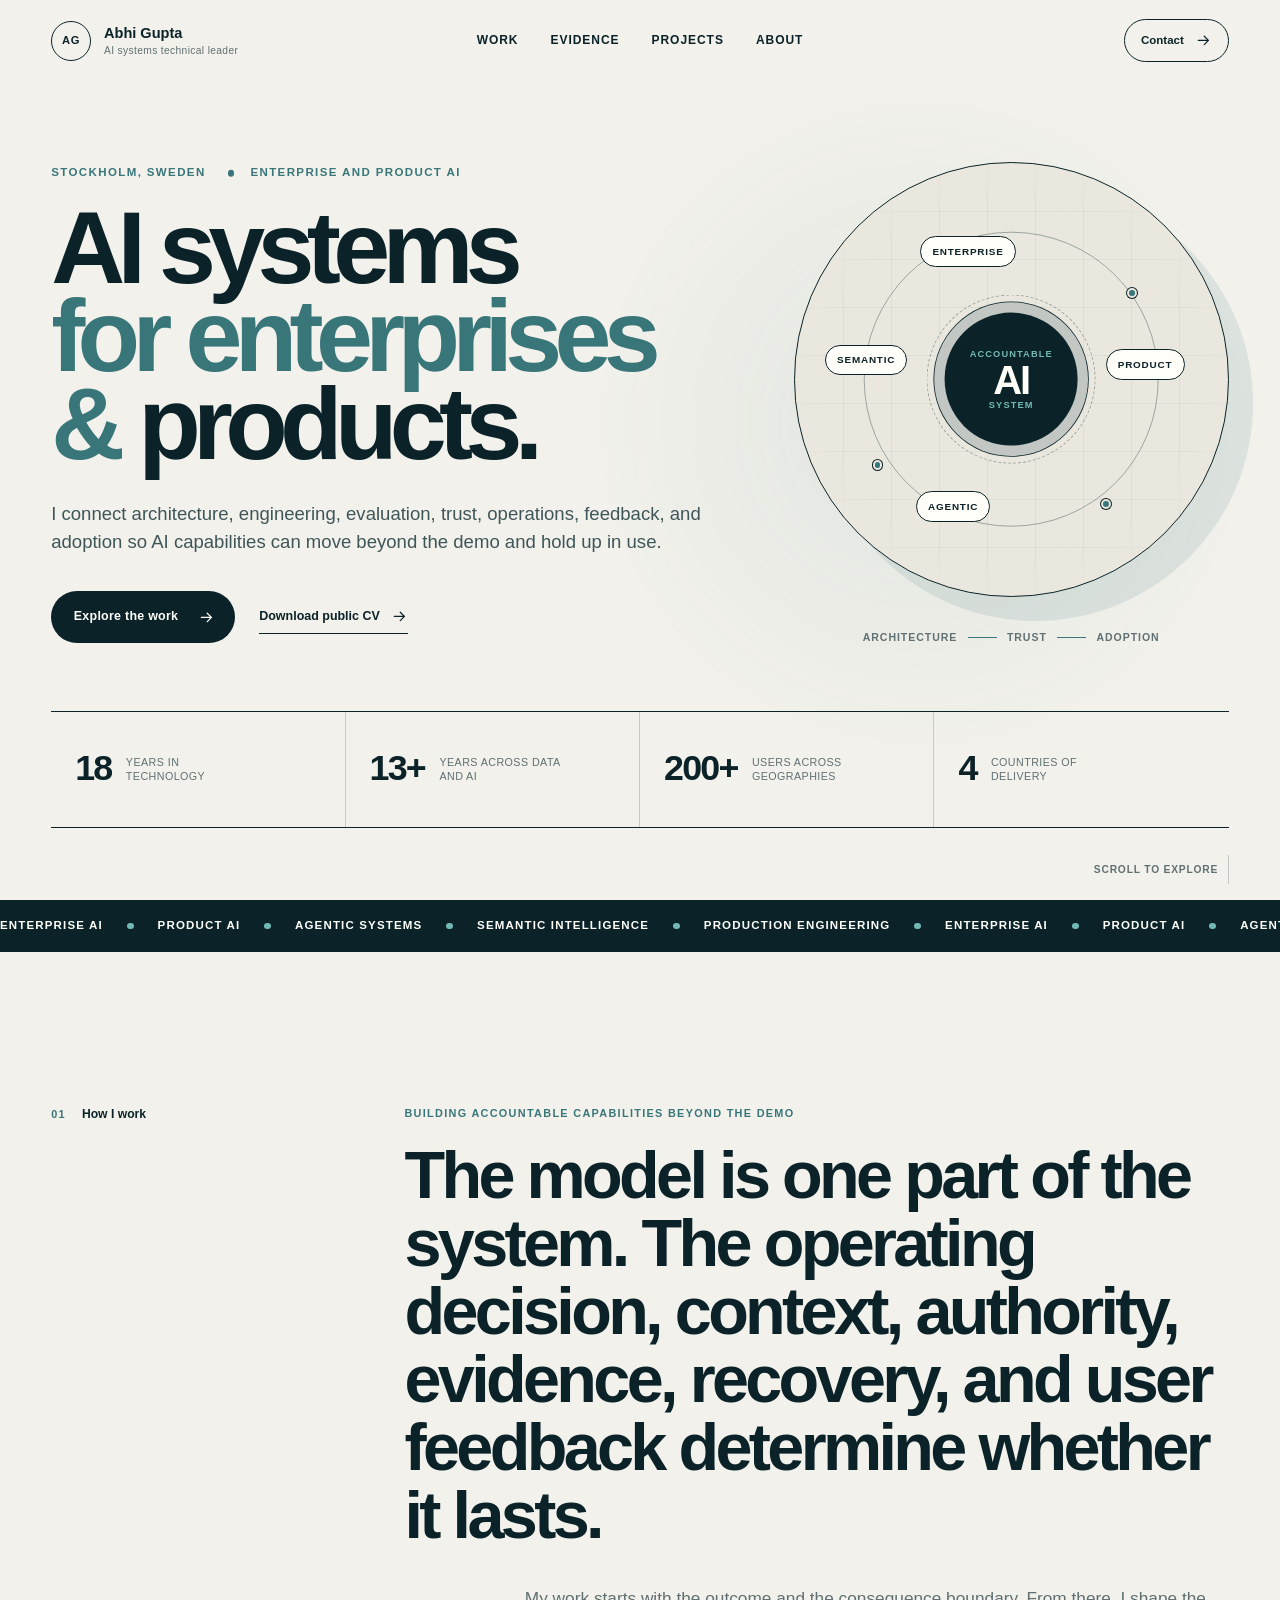
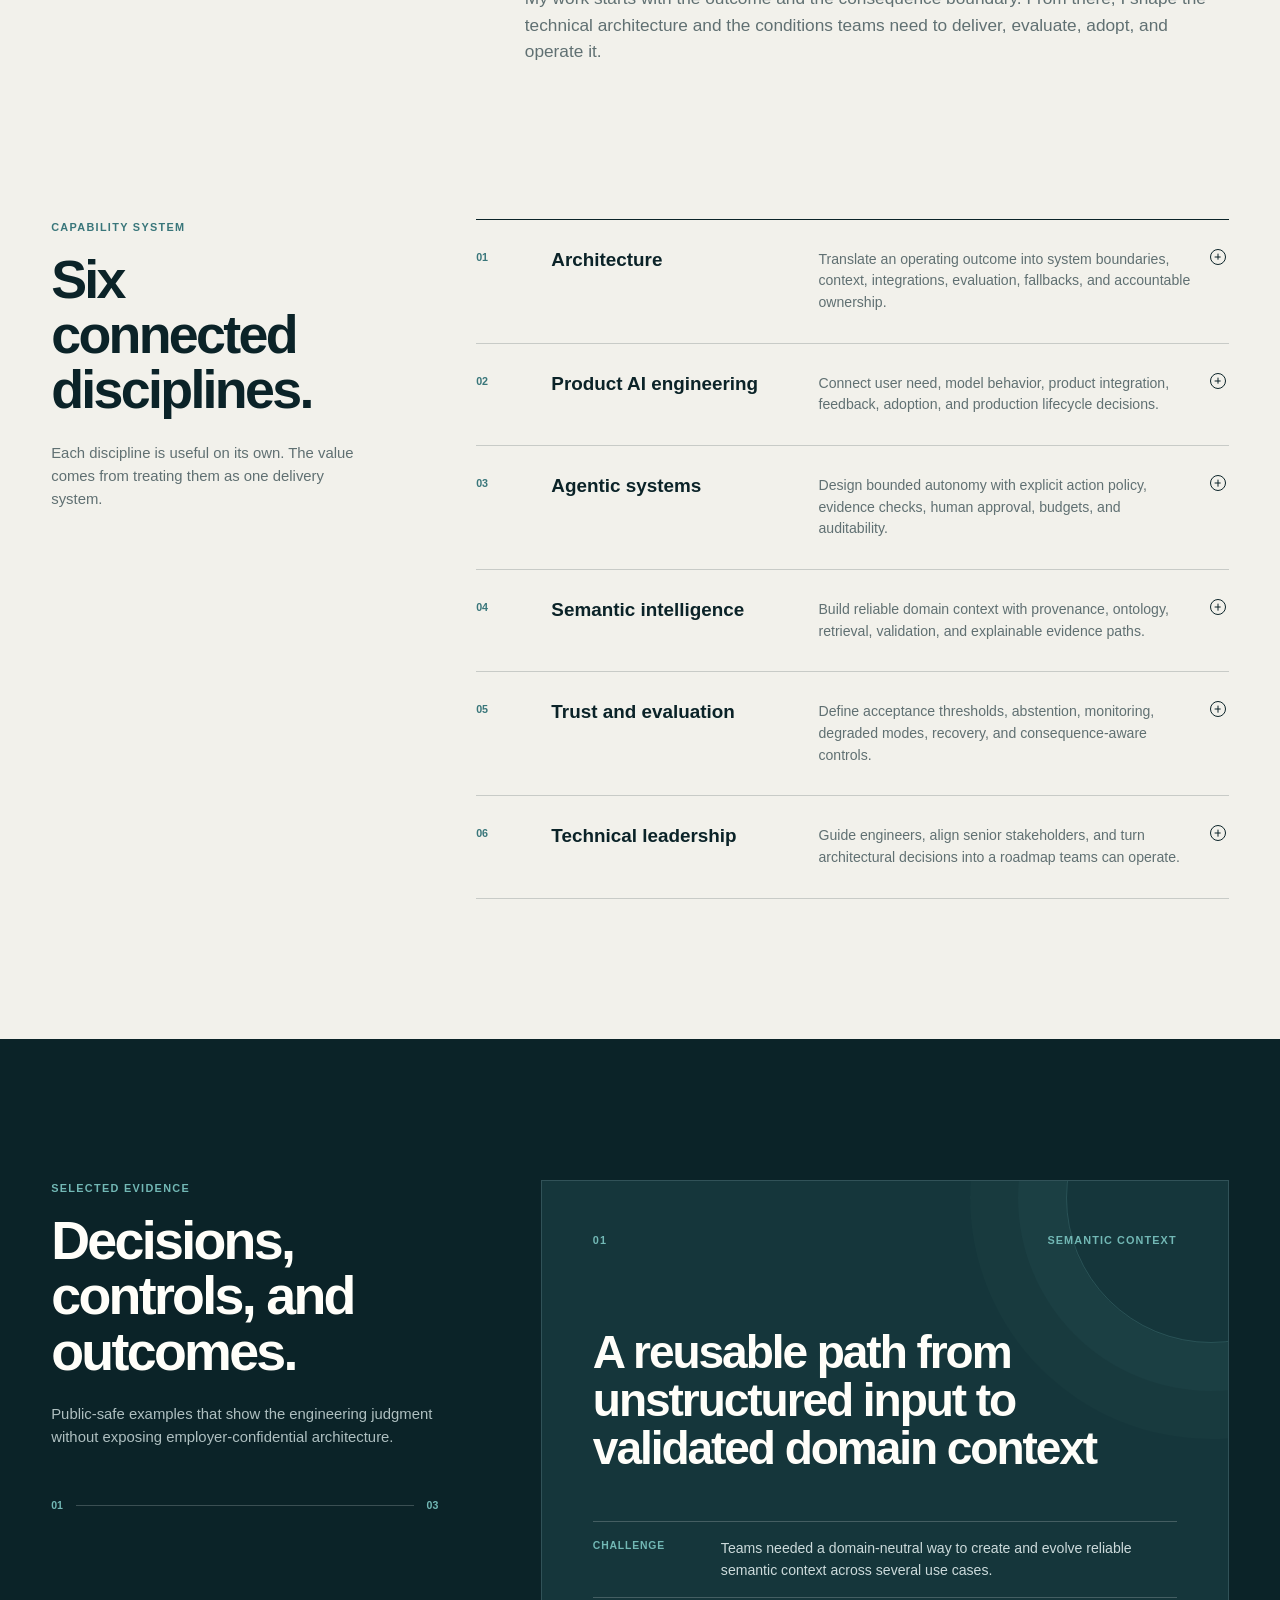
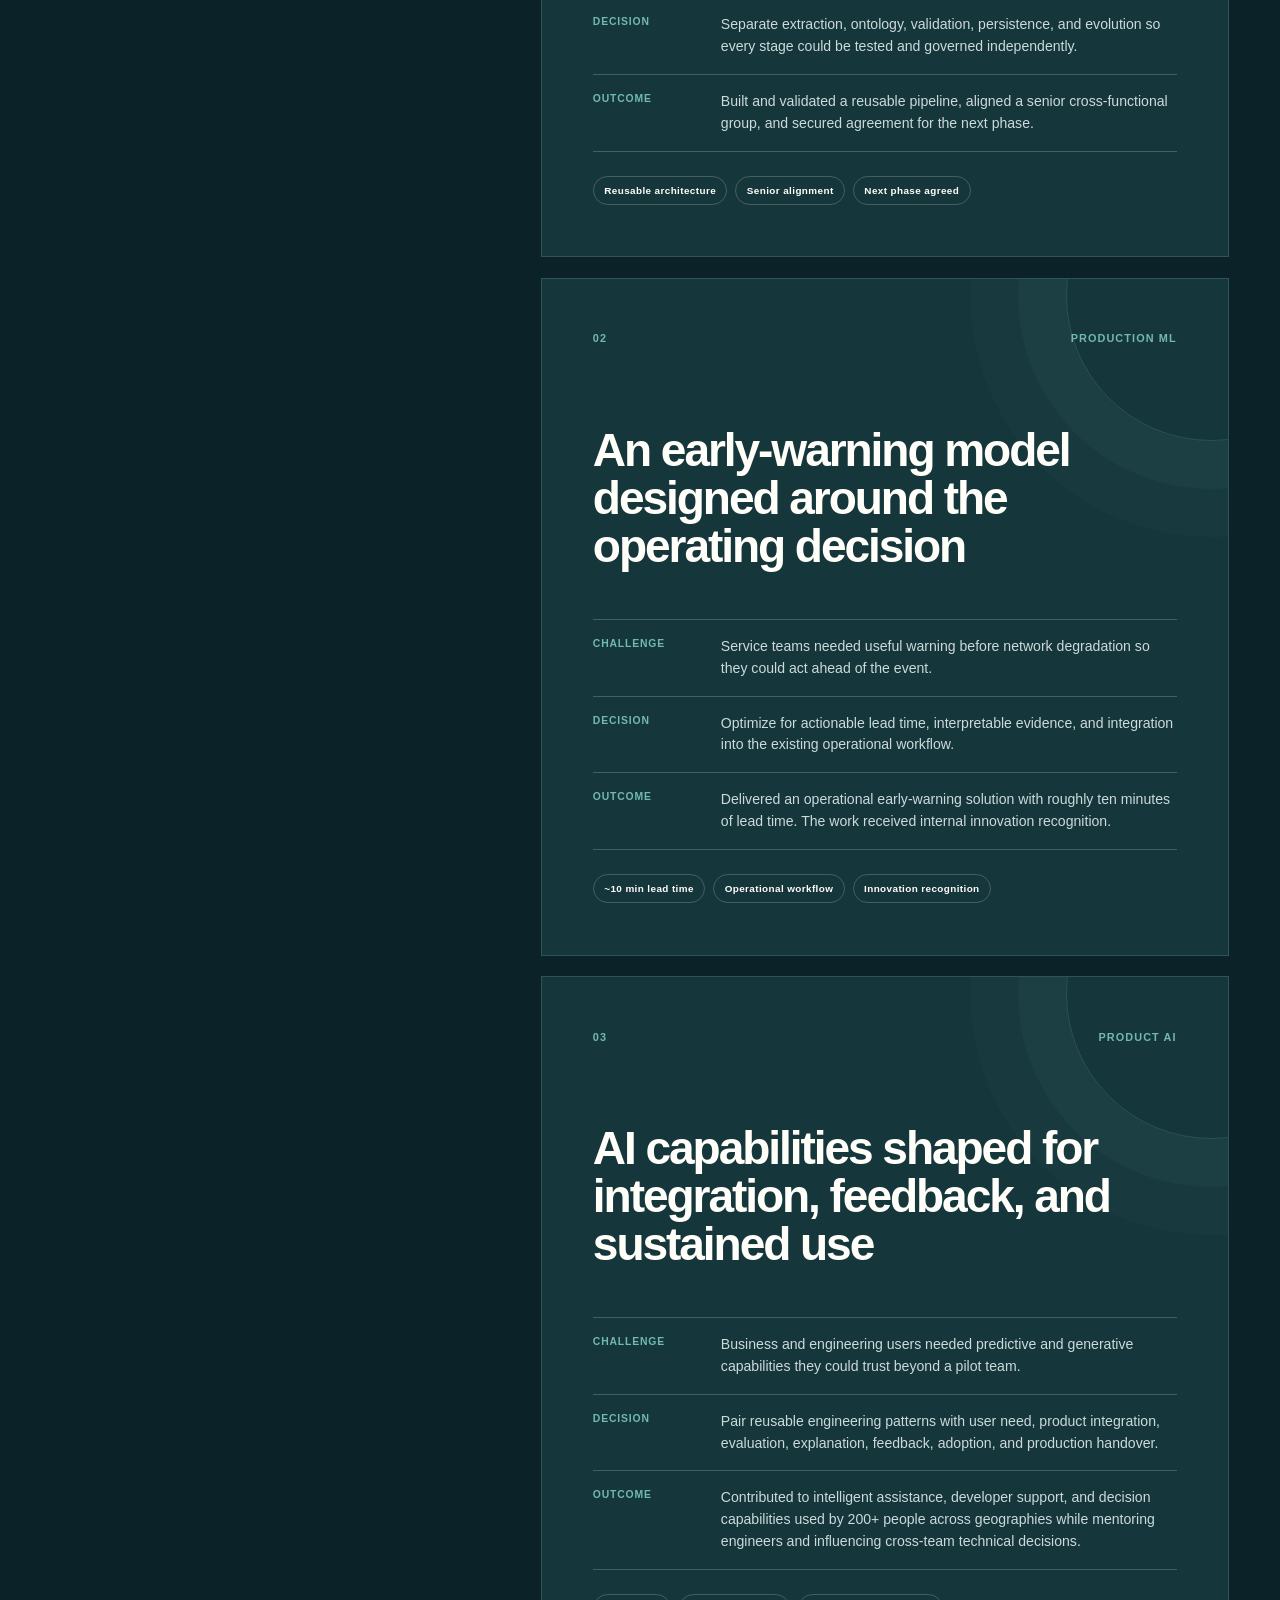
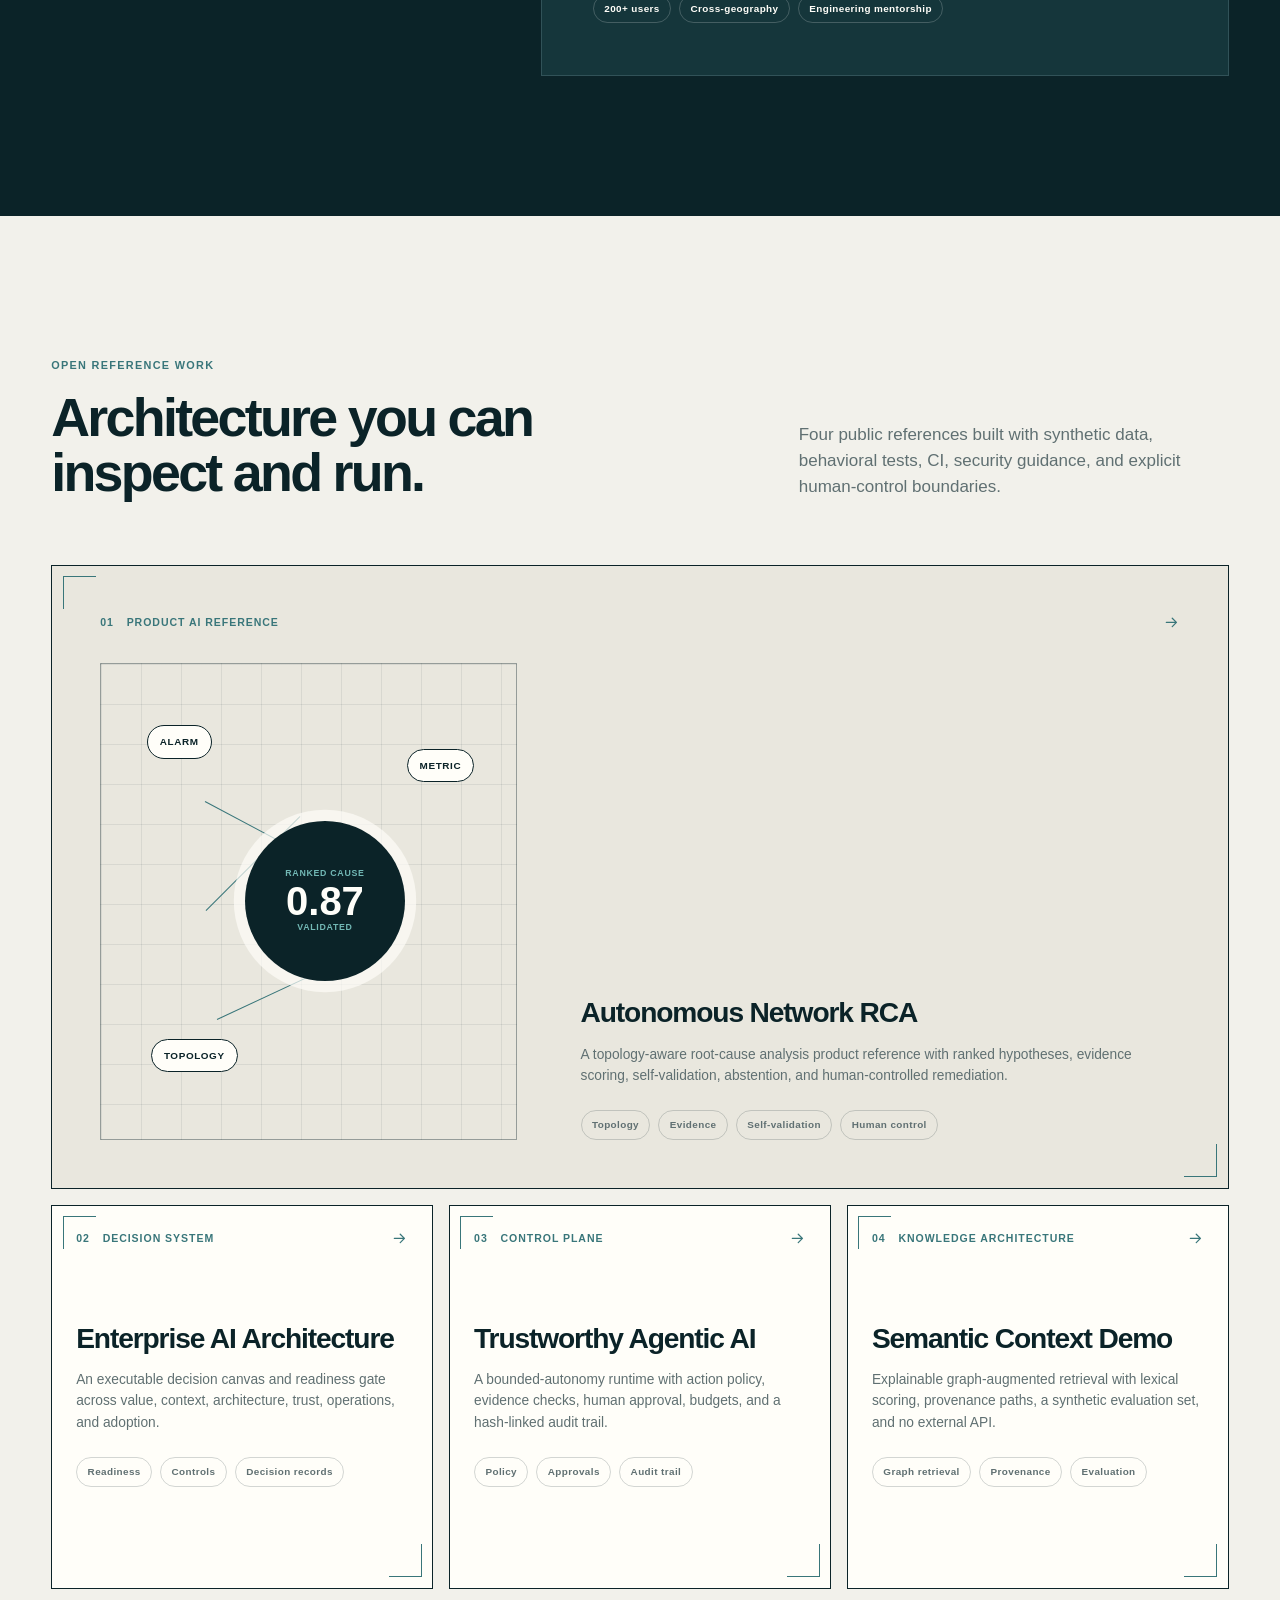
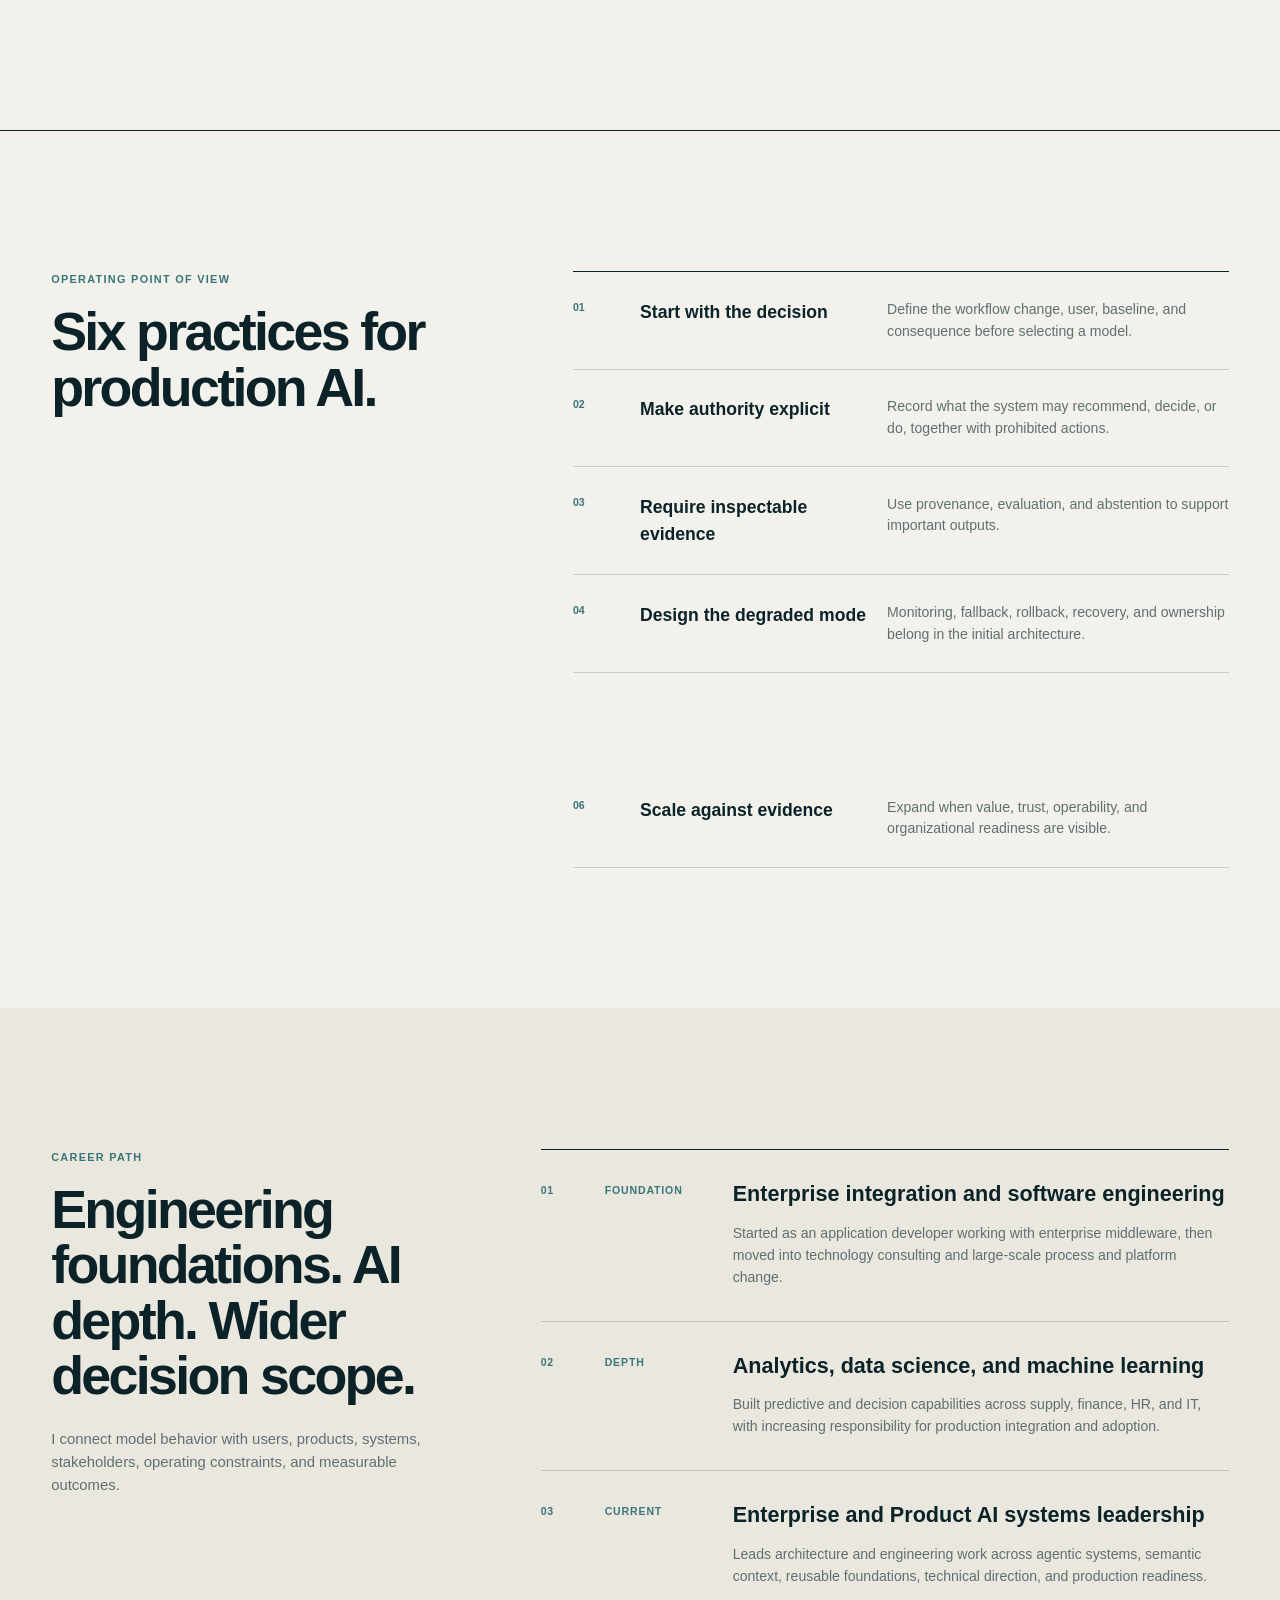
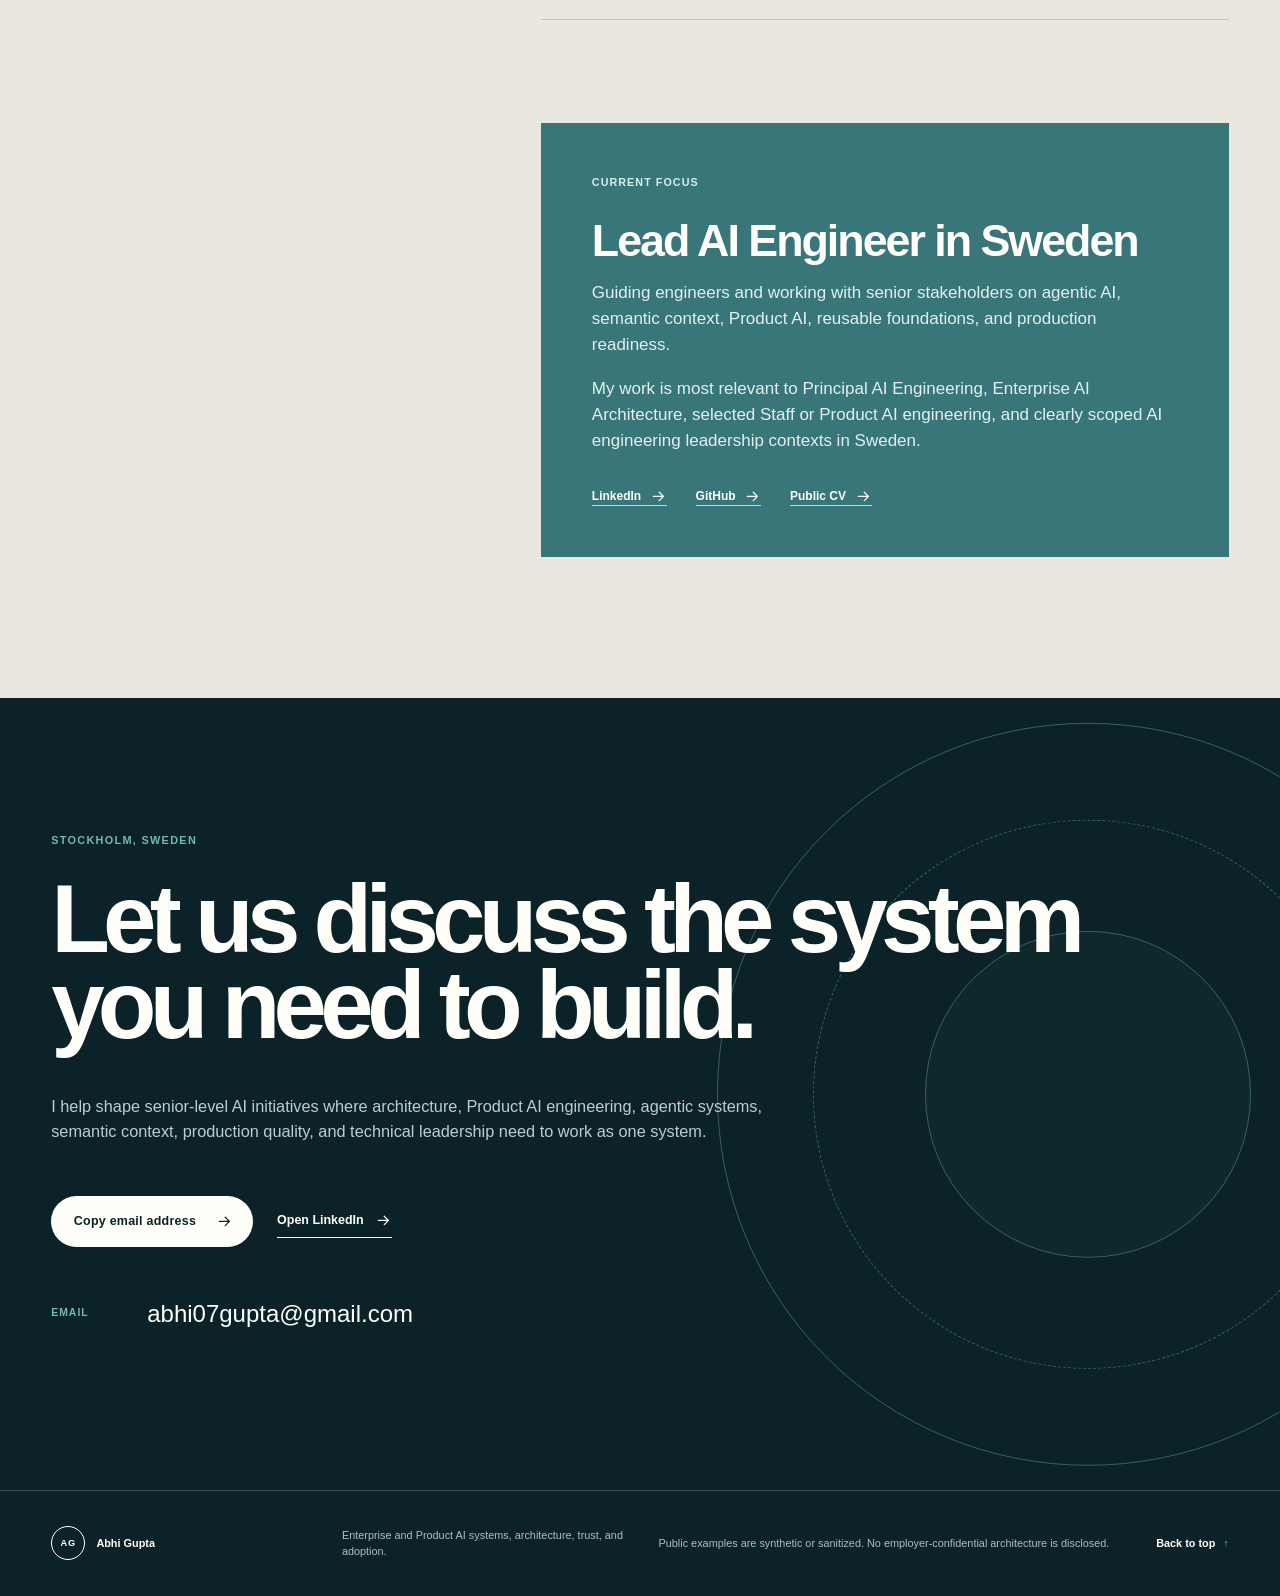
==== commit 58e5338f: "Reframe contact copy as a capability pitch" ====
--- a/index.html
+++ b/index.html
@@ -21,7 +21,7 @@
   <script type="application/ld+json">{"@context":"https://schema.org","@type":"Person","name":"Abhi Gupta","jobTitle":"Lead AI Engineer","url":"https://abhi07gupta.github.io/","sameAs":["https://www.linkedin.com/in/abhi07gupta/","https://github.com/abhi07gupta"],"address":{"@type":"PostalAddress","addressLocality":"Stockholm","addressCountry":"SE"},"knowsAbout":["Enterprise AI Architecture","Product AI Engineering","Agentic AI","Semantic Intelligence","Production AI Engineering","Technical Leadership"]}</script>
 </head>
 <body>
-<div class="scroll-progress" aria-hidden="true"></div><a class="skip" href="#main">Skip to content</a><header class="site-header"><a class="brand" href="#top" aria-label="Abhi Gupta home"><span class="brand-mark">AG</span><span class="brand-copy"><strong>Abhi Gupta</strong><small>AI systems technical leader</small></span></a><nav class="desktop-nav" aria-label="Primary navigation"><a href="#work">Work</a><a href="#evidence">Evidence</a><a href="#projects">Projects</a><a href="#about">About</a></nav><a class="header-contact" href="#contact"><span>Contact</span><svg viewBox="0 0 20 20" aria-hidden="true"><path d="M4 10h11M11 5l5 5-5 5"></path></svg></a><button class="menu-toggle" type="button" aria-expanded="false" aria-controls="mobile-navigation"><span>Menu</span><i aria-hidden="true"></i></button></header><nav class="mobile-nav " id="mobile-navigation" aria-label="Mobile navigation"><a href="#work"><span>01</span>Work</a><a href="#evidence"><span>02</span>Evidence</a><a href="#projects"><span>03</span>Projects</a><a href="#about"><span>04</span>About</a><a href="#contact"><span>05</span>Contact</a></nav><main id="main"><section class="hero" id="top"><div class="hero-copy" data-reveal="true"><p class="eyebrow"><span>Stockholm, Sweden</span><span>Enterprise and Product AI</span></p><h1><span>AI systems</span><span>for enterprises</span><span><em>&amp;</em> products.</span></h1><p class="lead">I connect architecture, engineering, evaluation, trust, operations, feedback, and adoption so AI capabilities can move beyond the demo and hold up in use.</p><div class="hero-actions"><a class="button button-dark" href="#projects">Explore the work <svg viewBox="0 0 20 20" aria-hidden="true"><path d="M4 10h11M11 5l5 5-5 5"></path></svg></a><a class="text-link" href="assets/Abhi_Gupta_Public_Profile_CV_v1.0.pdf" download="">Download public CV <svg viewBox="0 0 20 20" aria-hidden="true"><path d="M4 10h11M11 5l5 5-5 5"></path></svg></a></div></div><div class="hero-visual" data-reveal="true" style="--delay:140ms"><div class="system-field" aria-hidden="true"><div class="field-grid"></div><div class="orbit orbit-one"></div><div class="orbit orbit-two"></div><span class="system-node node-enterprise">Enterprise</span><span class="system-node node-product">Product</span><span class="system-node node-agentic">Agentic</span><span class="system-node node-semantic">Semantic</span><div class="system-core"><small>Accountable</small><strong>AI</strong><span>system</span></div><span class="signal-dot dot-one"></span><span class="signal-dot dot-two"></span><span class="signal-dot dot-three"></span></div><div class="visual-caption"><span>Architecture</span><i></i><span>Trust</span><i></i><span>Adoption</span></div></div><div class="proof-rail" data-reveal="true" style="--delay:240ms"><div><strong>18</strong><span>years in technology</span></div><div><strong>13+</strong><span>years across data and AI</span></div><div><strong>200+</strong><span>users across geographies</span></div><div><strong>4</strong><span>countries of delivery</span></div></div><a class="scroll-cue" href="#work"><span>Scroll to explore</span><i aria-hidden="true"></i></a></section><section class="positioning-strip" aria-label="Core positioning"><div class="positioning-track"><span>Enterprise AI</span><i></i><span>Product AI</span><i></i><span>Agentic systems</span><i></i><span>Semantic intelligence</span><i></i><span>Production engineering</span><i></i><span>Enterprise AI</span><i></i><span>Product AI</span><i></i><span>Agentic systems</span><i></i></div></section><section class="manifesto section-shell" id="work"><div class="section-label" data-reveal="true"><span>01</span><p>How I work</p></div><div class="manifesto-copy" data-reveal="true"><p class="kicker">Building accountable capabilities beyond the demo</p><h2>The model is one part of the system. The operating decision, context, authority, evidence, recovery, and user feedback determine whether it lasts.</h2><p>My work starts with the outcome and the consequence boundary. From there, I shape the technical architecture and the conditions teams need to deliver, evaluate, adopt, and operate it.</p></div></section><section class="capability-section section-shell"><div class="section-intro" data-reveal="true"><p class="section-kicker">Capability system</p><h2>Six connected disciplines.</h2><p>Each discipline is useful on its own. The value comes from treating them as one delivery system.</p></div><div class="capability-list"><article data-reveal="true" style="--delay:0ms"><span>01</span><h3>Architecture</h3><p>Translate an operating outcome into system boundaries, context, integrations, evaluation, fallbacks, and accountable ownership.</p><i aria-hidden="true"></i></article><article data-reveal="true" style="--delay:45ms"><span>02</span><h3>Product AI engineering</h3><p>Connect user need, model behavior, product integration, feedback, adoption, and production lifecycle decisions.</p><i aria-hidden="true"></i></article><article data-reveal="true" style="--delay:90ms"><span>03</span><h3>Agentic systems</h3><p>Design bounded autonomy with explicit action policy, evidence checks, human approval, budgets, and auditability.</p><i aria-hidden="true"></i></article><article data-reveal="true" style="--delay:135ms"><span>04</span><h3>Semantic intelligence</h3><p>Build reliable domain context with provenance, ontology, retrieval, validation, and explainable evidence paths.</p><i aria-hidden="true"></i></article><article data-reveal="true" style="--delay:180ms"><span>05</span><h3>Trust and evaluation</h3><p>Define acceptance thresholds, abstention, monitoring, degraded modes, recovery, and consequence-aware controls.</p><i aria-hidden="true"></i></article><article data-reveal="true" style="--delay:225ms"><span>06</span><h3>Technical leadership</h3><p>Guide engineers, align senior stakeholders, and turn architectural decisions into a roadmap teams can operate.</p><i aria-hidden="true"></i></article></div></section><section class="evidence-section" id="evidence"><div class="evidence-layout section-shell"><div class="evidence-sticky"><p class="section-kicker">Selected evidence</p><h2>Decisions, controls, and outcomes.</h2><p>Public-safe examples that show the engineering judgment without exposing employer-confidential architecture.</p><div class="evidence-rule"><span>01</span><i></i><span>03</span></div></div><div class="case-list"><article class="case-card" data-reveal="true"><div class="case-top"><span>01</span><p>Semantic context</p></div><h3>A reusable path from unstructured input to validated domain context</h3><dl><div><dt>Challenge</dt><dd>Teams needed a domain-neutral way to create and evolve reliable semantic context across several use cases.</dd></div><div><dt>Decision</dt><dd>Separate extraction, ontology, validation, persistence, and evolution so every stage could be tested and governed independently.</dd></div><div><dt>Outcome</dt><dd>Built and validated a reusable pipeline, aligned a senior cross-functional group, and secured agreement for the next phase.</dd></div></dl><ul><li>Reusable architecture</li><li>Senior alignment</li><li>Next phase agreed</li></ul></article><article class="case-card" data-reveal="true"><div class="case-top"><span>02</span><p>Production ML</p></div><h3>An early-warning model designed around the operating decision</h3><dl><div><dt>Challenge</dt><dd>Service teams needed useful warning before network degradation so they could act ahead of the event.</dd></div><div><dt>Decision</dt><dd>Optimize for actionable lead time, interpretable evidence, and integration into the existing operational workflow.</dd></div><div><dt>Outcome</dt><dd>Delivered an operational early-warning solution with roughly ten minutes of lead time. The work received internal innovation recognition.</dd></div></dl><ul><li>~10 min lead time</li><li>Operational workflow</li><li>Innovation recognition</li></ul></article><article class="case-card" data-reveal="true"><div class="case-top"><span>03</span><p>Product AI</p></div><h3>AI capabilities shaped for integration, feedback, and sustained use</h3><dl><div><dt>Challenge</dt><dd>Business and engineering users needed predictive and generative capabilities they could trust beyond a pilot team.</dd></div><div><dt>Decision</dt><dd>Pair reusable engineering patterns with user need, product integration, evaluation, explanation, feedback, adoption, and production handover.</dd></div><div><dt>Outcome</dt><dd>Contributed to intelligent assistance, developer support, and decision capabilities used by 200+ people across geographies while mentoring engineers and influencing cross-team technical decisions.</dd></div></dl><ul><li>200+ users</li><li>Cross-geography</li><li>Engineering mentorship</li></ul></article></div></div></section><section class="projects-section" id="projects"><div class="projects-head section-shell" data-reveal="true"><div><p class="section-kicker">Open reference work</p><h2>Architecture you can inspect and run.</h2></div><p>Four public references built with synthetic data, behavioral tests, CI, security guidance, and explicit human-control boundaries.</p></div><div class="project-grid section-shell"><a class="project-card is-featured" href="https://github.com/abhi07gupta/enterprise-ai-architecture/tree/main/reference_apps/autonomous-network-rca" target="_blank" rel="noreferrer noopener" data-reveal="true" style="--delay:0ms"><div class="project-meta"><span>01</span><p>Product AI reference</p><svg viewBox="0 0 20 20" aria-hidden="true"><path d="M4 10h11M11 5l5 5-5 5"></path></svg></div><div class="rca-visual" aria-hidden="true"><span class="rca-node node-a">Alarm</span><span class="rca-node node-b">Metric</span><span class="rca-node node-c">Topology</span><i class="rca-line line-a"></i><i class="rca-line line-b"></i><i class="rca-line line-c"></i><div class="rca-core"><small>Ranked cause</small><strong>0.87</strong><span>validated</span></div></div><div class="project-copy"><h3>Autonomous Network RCA</h3><p>A topology-aware root-cause analysis product reference with ranked hypotheses, evidence scoring, self-validation, abstention, and human-controlled remediation.</p><ul><li>Topology</li><li>Evidence</li><li>Self-validation</li><li>Human control</li></ul></div></a><a class="project-card " href="https://github.com/abhi07gupta/enterprise-ai-architecture" target="_blank" rel="noreferrer noopener" data-reveal="true" style="--delay:60ms"><div class="project-meta"><span>02</span><p>Decision system</p><svg viewBox="0 0 20 20" aria-hidden="true"><path d="M4 10h11M11 5l5 5-5 5"></path></svg></div><div class="project-copy"><h3>Enterprise AI Architecture</h3><p>An executable decision canvas and readiness gate across value, context, architecture, trust, operations, and adoption.</p><ul><li>Readiness</li><li>Controls</li><li>Decision records</li></ul></div></a><a class="project-card " href="https://github.com/abhi07gupta/trustworthy-agentic-ai" target="_blank" rel="noreferrer noopener" data-reveal="true" style="--delay:120ms"><div class="project-meta"><span>03</span><p>Control plane</p><svg viewBox="0 0 20 20" aria-hidden="true"><path d="M4 10h11M11 5l5 5-5 5"></path></svg></div><div class="project-copy"><h3>Trustworthy Agentic AI</h3><p>A bounded-autonomy runtime with action policy, evidence checks, human approval, budgets, and a hash-linked audit trail.</p><ul><li>Policy</li><li>Approvals</li><li>Audit trail</li></ul></div></a><a class="project-card " href="https://github.com/abhi07gupta/semantic-context-demo" target="_blank" rel="noreferrer noopener" data-reveal="true" style="--delay:180ms"><div class="project-meta"><span>04</span><p>Knowledge architecture</p><svg viewBox="0 0 20 20" aria-hidden="true"><path d="M4 10h11M11 5l5 5-5 5"></path></svg></div><div class="project-copy"><h3>Semantic Context Demo</h3><p>Explainable graph-augmented retrieval with lexical scoring, provenance paths, a synthetic evaluation set, and no external API.</p><ul><li>Graph retrieval</li><li>Provenance</li><li>Evaluation</li></ul></div></a></div></section><section class="principles-section section-shell" id="thinking"><div class="principles-title" data-reveal="true"><p class="section-kicker">Operating point of view</p><h2>Six practices for production AI.</h2></div><ol class="principles-list"><li data-reveal="true"><span>01</span><strong>Start with the decision</strong><p>Define the workflow change, user, baseline, and consequence before selecting a model.</p></li><li data-reveal="true"><span>02</span><strong>Make authority explicit</strong><p>Record what the system may recommend, decide, or do, together with prohibited actions.</p></li><li data-reveal="true"><span>03</span><strong>Require inspectable evidence</strong><p>Use provenance, evaluation, and abstention to support important outputs.</p></li><li data-reveal="true"><span>04</span><strong>Design the degraded mode</strong><p>Monitoring, fallback, rollback, recovery, and ownership belong in the initial architecture.</p></li><li data-reveal="true"><span>05</span><strong>Build the feedback route</strong><p>Give users a clear way to challenge results and improve the capability over time.</p></li><li data-reveal="true"><span>06</span><strong>Scale against evidence</strong><p>Expand when value, trust, operability, and organizational readiness are visible.</p></li></ol></section><section class="about-section" id="about"><div class="about-layout section-shell"><div class="about-title" data-reveal="true"><p class="section-kicker">Career path</p><h2>Engineering foundations. AI depth. Wider decision scope.</h2><p>I connect model behavior with users, products, systems, stakeholders, operating constraints, and measurable outcomes.</p></div><div class="career-list"><article data-reveal="true"><span>01</span><p>Foundation</p><h3>Enterprise integration and software engineering</h3><div>Started as an application developer working with enterprise middleware, then moved into technology consulting and large-scale process and platform change.</div></article><article data-reveal="true"><span>02</span><p>Depth</p><h3>Analytics, data science, and machine learning</h3><div>Built predictive and decision capabilities across supply, finance, HR, and IT, with increasing responsibility for production integration and adoption.</div></article><article data-reveal="true"><span>03</span><p>Current</p><h3>Enterprise and Product AI systems leadership</h3><div>Leads architecture and engineering work across agentic systems, semantic context, reusable foundations, technical direction, and production readiness.</div></article></div><div class="current-focus" data-reveal="true"><p>Current focus</p><h3>Lead AI Engineer in Sweden</h3><p>Guiding engineers and working with senior stakeholders on agentic AI, semantic context, Product AI, reusable foundations, and production readiness.</p><p>I am exploring Principal AI Engineer, Enterprise AI Architect, selected Staff or Product AI engineering, and clearly scoped AI engineering leadership roles in Sweden.</p><div><a href="https://www.linkedin.com/in/abhi07gupta/" target="_blank" rel="noreferrer noopener">LinkedIn <svg viewBox="0 0 20 20" aria-hidden="true"><path d="M4 10h11M11 5l5 5-5 5"></path></svg></a><a href="https://github.com/abhi07gupta" target="_blank" rel="noreferrer noopener">GitHub <svg viewBox="0 0 20 20" aria-hidden="true"><path d="M4 10h11M11 5l5 5-5 5"></path></svg></a><a href="assets/Abhi_Gupta_Public_Profile_CV_v1.0.pdf" download="">Public CV <svg viewBox="0 0 20 20" aria-hidden="true"><path d="M4 10h11M11 5l5 5-5 5"></path></svg></a></div></div></div></section><section class="contact-section" id="contact"><div class="contact-orbit" aria-hidden="true"><i></i><i></i><i></i></div><div class="contact-layout section-shell" data-reveal="true"><p class="section-kicker">Stockholm, Sweden</p><h2>Let us discuss the system you need to build.</h2><p>I am open to senior opportunities where architecture, Product AI engineering, agentic systems, semantic context, production quality, and technical leadership matter.</p><div class="contact-actions"><button class="button button-light" type="button">Copy email address <svg viewBox="0 0 20 20" aria-hidden="true"><path d="M4 10h11M11 5l5 5-5 5"></path></svg></button><a class="text-link light-link" href="https://www.linkedin.com/in/abhi07gupta/" target="_blank" rel="noreferrer noopener">Open LinkedIn <svg viewBox="0 0 20 20" aria-hidden="true"><path d="M4 10h11M11 5l5 5-5 5"></path></svg></a></div><p class="contact-email"><span>Email</span>abhi07gupta@gmail.com</p><p class="copy-status" role="status" aria-live="polite"></p></div></section></main><footer><a class="footer-brand" href="#top"><span>AG</span><strong>Abhi Gupta</strong></a><p>Enterprise and Product AI systems, architecture, trust, and adoption.</p><p>Public examples are synthetic or sanitized. No employer-confidential architecture is disclosed.</p><a class="back-top" href="#top">Back to top <span>↑</span></a></footer>
+<div class="scroll-progress" aria-hidden="true"></div><a class="skip" href="#main">Skip to content</a><header class="site-header"><a class="brand" href="#top" aria-label="Abhi Gupta home"><span class="brand-mark">AG</span><span class="brand-copy"><strong>Abhi Gupta</strong><small>AI systems technical leader</small></span></a><nav class="desktop-nav" aria-label="Primary navigation"><a href="#work">Work</a><a href="#evidence">Evidence</a><a href="#projects">Projects</a><a href="#about">About</a></nav><a class="header-contact" href="#contact"><span>Contact</span><svg viewBox="0 0 20 20" aria-hidden="true"><path d="M4 10h11M11 5l5 5-5 5"></path></svg></a><button class="menu-toggle" type="button" aria-expanded="false" aria-controls="mobile-navigation"><span>Menu</span><i aria-hidden="true"></i></button></header><nav class="mobile-nav " id="mobile-navigation" aria-label="Mobile navigation"><a href="#work"><span>01</span>Work</a><a href="#evidence"><span>02</span>Evidence</a><a href="#projects"><span>03</span>Projects</a><a href="#about"><span>04</span>About</a><a href="#contact"><span>05</span>Contact</a></nav><main id="main"><section class="hero" id="top"><div class="hero-copy" data-reveal="true"><p class="eyebrow"><span>Stockholm, Sweden</span><span>Enterprise and Product AI</span></p><h1><span>AI systems</span><span>for enterprises</span><span><em>&amp;</em> products.</span></h1><p class="lead">I connect architecture, engineering, evaluation, trust, operations, feedback, and adoption so AI capabilities can move beyond the demo and hold up in use.</p><div class="hero-actions"><a class="button button-dark" href="#projects">Explore the work <svg viewBox="0 0 20 20" aria-hidden="true"><path d="M4 10h11M11 5l5 5-5 5"></path></svg></a><a class="text-link" href="assets/Abhi_Gupta_Public_Profile_CV_v1.0.pdf" download="">Download public CV <svg viewBox="0 0 20 20" aria-hidden="true"><path d="M4 10h11M11 5l5 5-5 5"></path></svg></a></div></div><div class="hero-visual" data-reveal="true" style="--delay:140ms"><div class="system-field" aria-hidden="true"><div class="field-grid"></div><div class="orbit orbit-one"></div><div class="orbit orbit-two"></div><span class="system-node node-enterprise">Enterprise</span><span class="system-node node-product">Product</span><span class="system-node node-agentic">Agentic</span><span class="system-node node-semantic">Semantic</span><div class="system-core"><small>Accountable</small><strong>AI</strong><span>system</span></div><span class="signal-dot dot-one"></span><span class="signal-dot dot-two"></span><span class="signal-dot dot-three"></span></div><div class="visual-caption"><span>Architecture</span><i></i><span>Trust</span><i></i><span>Adoption</span></div></div><div class="proof-rail" data-reveal="true" style="--delay:240ms"><div><strong>18</strong><span>years in technology</span></div><div><strong>13+</strong><span>years across data and AI</span></div><div><strong>200+</strong><span>users across geographies</span></div><div><strong>4</strong><span>countries of delivery</span></div></div><a class="scroll-cue" href="#work"><span>Scroll to explore</span><i aria-hidden="true"></i></a></section><section class="positioning-strip" aria-label="Core positioning"><div class="positioning-track"><span>Enterprise AI</span><i></i><span>Product AI</span><i></i><span>Agentic systems</span><i></i><span>Semantic intelligence</span><i></i><span>Production engineering</span><i></i><span>Enterprise AI</span><i></i><span>Product AI</span><i></i><span>Agentic systems</span><i></i></div></section><section class="manifesto section-shell" id="work"><div class="section-label" data-reveal="true"><span>01</span><p>How I work</p></div><div class="manifesto-copy" data-reveal="true"><p class="kicker">Building accountable capabilities beyond the demo</p><h2>The model is one part of the system. The operating decision, context, authority, evidence, recovery, and user feedback determine whether it lasts.</h2><p>My work starts with the outcome and the consequence boundary. From there, I shape the technical architecture and the conditions teams need to deliver, evaluate, adopt, and operate it.</p></div></section><section class="capability-section section-shell"><div class="section-intro" data-reveal="true"><p class="section-kicker">Capability system</p><h2>Six connected disciplines.</h2><p>Each discipline is useful on its own. The value comes from treating them as one delivery system.</p></div><div class="capability-list"><article data-reveal="true" style="--delay:0ms"><span>01</span><h3>Architecture</h3><p>Translate an operating outcome into system boundaries, context, integrations, evaluation, fallbacks, and accountable ownership.</p><i aria-hidden="true"></i></article><article data-reveal="true" style="--delay:45ms"><span>02</span><h3>Product AI engineering</h3><p>Connect user need, model behavior, product integration, feedback, adoption, and production lifecycle decisions.</p><i aria-hidden="true"></i></article><article data-reveal="true" style="--delay:90ms"><span>03</span><h3>Agentic systems</h3><p>Design bounded autonomy with explicit action policy, evidence checks, human approval, budgets, and auditability.</p><i aria-hidden="true"></i></article><article data-reveal="true" style="--delay:135ms"><span>04</span><h3>Semantic intelligence</h3><p>Build reliable domain context with provenance, ontology, retrieval, validation, and explainable evidence paths.</p><i aria-hidden="true"></i></article><article data-reveal="true" style="--delay:180ms"><span>05</span><h3>Trust and evaluation</h3><p>Define acceptance thresholds, abstention, monitoring, degraded modes, recovery, and consequence-aware controls.</p><i aria-hidden="true"></i></article><article data-reveal="true" style="--delay:225ms"><span>06</span><h3>Technical leadership</h3><p>Guide engineers, align senior stakeholders, and turn architectural decisions into a roadmap teams can operate.</p><i aria-hidden="true"></i></article></div></section><section class="evidence-section" id="evidence"><div class="evidence-layout section-shell"><div class="evidence-sticky"><p class="section-kicker">Selected evidence</p><h2>Decisions, controls, and outcomes.</h2><p>Public-safe examples that show the engineering judgment without exposing employer-confidential architecture.</p><div class="evidence-rule"><span>01</span><i></i><span>03</span></div></div><div class="case-list"><article class="case-card" data-reveal="true"><div class="case-top"><span>01</span><p>Semantic context</p></div><h3>A reusable path from unstructured input to validated domain context</h3><dl><div><dt>Challenge</dt><dd>Teams needed a domain-neutral way to create and evolve reliable semantic context across several use cases.</dd></div><div><dt>Decision</dt><dd>Separate extraction, ontology, validation, persistence, and evolution so every stage could be tested and governed independently.</dd></div><div><dt>Outcome</dt><dd>Built and validated a reusable pipeline, aligned a senior cross-functional group, and secured agreement for the next phase.</dd></div></dl><ul><li>Reusable architecture</li><li>Senior alignment</li><li>Next phase agreed</li></ul></article><article class="case-card" data-reveal="true"><div class="case-top"><span>02</span><p>Production ML</p></div><h3>An early-warning model designed around the operating decision</h3><dl><div><dt>Challenge</dt><dd>Service teams needed useful warning before network degradation so they could act ahead of the event.</dd></div><div><dt>Decision</dt><dd>Optimize for actionable lead time, interpretable evidence, and integration into the existing operational workflow.</dd></div><div><dt>Outcome</dt><dd>Delivered an operational early-warning solution with roughly ten minutes of lead time. The work received internal innovation recognition.</dd></div></dl><ul><li>~10 min lead time</li><li>Operational workflow</li><li>Innovation recognition</li></ul></article><article class="case-card" data-reveal="true"><div class="case-top"><span>03</span><p>Product AI</p></div><h3>AI capabilities shaped for integration, feedback, and sustained use</h3><dl><div><dt>Challenge</dt><dd>Business and engineering users needed predictive and generative capabilities they could trust beyond a pilot team.</dd></div><div><dt>Decision</dt><dd>Pair reusable engineering patterns with user need, product integration, evaluation, explanation, feedback, adoption, and production handover.</dd></div><div><dt>Outcome</dt><dd>Contributed to intelligent assistance, developer support, and decision capabilities used by 200+ people across geographies while mentoring engineers and influencing cross-team technical decisions.</dd></div></dl><ul><li>200+ users</li><li>Cross-geography</li><li>Engineering mentorship</li></ul></article></div></div></section><section class="projects-section" id="projects"><div class="projects-head section-shell" data-reveal="true"><div><p class="section-kicker">Open reference work</p><h2>Architecture you can inspect and run.</h2></div><p>Four public references built with synthetic data, behavioral tests, CI, security guidance, and explicit human-control boundaries.</p></div><div class="project-grid section-shell"><a class="project-card is-featured" href="https://github.com/abhi07gupta/enterprise-ai-architecture/tree/main/reference_apps/autonomous-network-rca" target="_blank" rel="noreferrer noopener" data-reveal="true" style="--delay:0ms"><div class="project-meta"><span>01</span><p>Product AI reference</p><svg viewBox="0 0 20 20" aria-hidden="true"><path d="M4 10h11M11 5l5 5-5 5"></path></svg></div><div class="rca-visual" aria-hidden="true"><span class="rca-node node-a">Alarm</span><span class="rca-node node-b">Metric</span><span class="rca-node node-c">Topology</span><i class="rca-line line-a"></i><i class="rca-line line-b"></i><i class="rca-line line-c"></i><div class="rca-core"><small>Ranked cause</small><strong>0.87</strong><span>validated</span></div></div><div class="project-copy"><h3>Autonomous Network RCA</h3><p>A topology-aware root-cause analysis product reference with ranked hypotheses, evidence scoring, self-validation, abstention, and human-controlled remediation.</p><ul><li>Topology</li><li>Evidence</li><li>Self-validation</li><li>Human control</li></ul></div></a><a class="project-card " href="https://github.com/abhi07gupta/enterprise-ai-architecture" target="_blank" rel="noreferrer noopener" data-reveal="true" style="--delay:60ms"><div class="project-meta"><span>02</span><p>Decision system</p><svg viewBox="0 0 20 20" aria-hidden="true"><path d="M4 10h11M11 5l5 5-5 5"></path></svg></div><div class="project-copy"><h3>Enterprise AI Architecture</h3><p>An executable decision canvas and readiness gate across value, context, architecture, trust, operations, and adoption.</p><ul><li>Readiness</li><li>Controls</li><li>Decision records</li></ul></div></a><a class="project-card " href="https://github.com/abhi07gupta/trustworthy-agentic-ai" target="_blank" rel="noreferrer noopener" data-reveal="true" style="--delay:120ms"><div class="project-meta"><span>03</span><p>Control plane</p><svg viewBox="0 0 20 20" aria-hidden="true"><path d="M4 10h11M11 5l5 5-5 5"></path></svg></div><div class="project-copy"><h3>Trustworthy Agentic AI</h3><p>A bounded-autonomy runtime with action policy, evidence checks, human approval, budgets, and a hash-linked audit trail.</p><ul><li>Policy</li><li>Approvals</li><li>Audit trail</li></ul></div></a><a class="project-card " href="https://github.com/abhi07gupta/semantic-context-demo" target="_blank" rel="noreferrer noopener" data-reveal="true" style="--delay:180ms"><div class="project-meta"><span>04</span><p>Knowledge architecture</p><svg viewBox="0 0 20 20" aria-hidden="true"><path d="M4 10h11M11 5l5 5-5 5"></path></svg></div><div class="project-copy"><h3>Semantic Context Demo</h3><p>Explainable graph-augmented retrieval with lexical scoring, provenance paths, a synthetic evaluation set, and no external API.</p><ul><li>Graph retrieval</li><li>Provenance</li><li>Evaluation</li></ul></div></a></div></section><section class="principles-section section-shell" id="thinking"><div class="principles-title" data-reveal="true"><p class="section-kicker">Operating point of view</p><h2>Six practices for production AI.</h2></div><ol class="principles-list"><li data-reveal="true"><span>01</span><strong>Start with the decision</strong><p>Define the workflow change, user, baseline, and consequence before selecting a model.</p></li><li data-reveal="true"><span>02</span><strong>Make authority explicit</strong><p>Record what the system may recommend, decide, or do, together with prohibited actions.</p></li><li data-reveal="true"><span>03</span><strong>Require inspectable evidence</strong><p>Use provenance, evaluation, and abstention to support important outputs.</p></li><li data-reveal="true"><span>04</span><strong>Design the degraded mode</strong><p>Monitoring, fallback, rollback, recovery, and ownership belong in the initial architecture.</p></li><li data-reveal="true"><span>05</span><strong>Build the feedback route</strong><p>Give users a clear way to challenge results and improve the capability over time.</p></li><li data-reveal="true"><span>06</span><strong>Scale against evidence</strong><p>Expand when value, trust, operability, and organizational readiness are visible.</p></li></ol></section><section class="about-section" id="about"><div class="about-layout section-shell"><div class="about-title" data-reveal="true"><p class="section-kicker">Career path</p><h2>Engineering foundations. AI depth. Wider decision scope.</h2><p>I connect model behavior with users, products, systems, stakeholders, operating constraints, and measurable outcomes.</p></div><div class="career-list"><article data-reveal="true"><span>01</span><p>Foundation</p><h3>Enterprise integration and software engineering</h3><div>Started as an application developer working with enterprise middleware, then moved into technology consulting and large-scale process and platform change.</div></article><article data-reveal="true"><span>02</span><p>Depth</p><h3>Analytics, data science, and machine learning</h3><div>Built predictive and decision capabilities across supply, finance, HR, and IT, with increasing responsibility for production integration and adoption.</div></article><article data-reveal="true"><span>03</span><p>Current</p><h3>Enterprise and Product AI systems leadership</h3><div>Leads architecture and engineering work across agentic systems, semantic context, reusable foundations, technical direction, and production readiness.</div></article></div><div class="current-focus" data-reveal="true"><p>Current focus</p><h3>Lead AI Engineer in Sweden</h3><p>Guiding engineers and working with senior stakeholders on agentic AI, semantic context, Product AI, reusable foundations, and production readiness.</p><p>My work is most relevant to Principal AI Engineering, Enterprise AI Architecture, selected Staff or Product AI engineering, and clearly scoped AI engineering leadership contexts in Sweden.</p><div><a href="https://www.linkedin.com/in/abhi07gupta/" target="_blank" rel="noreferrer noopener">LinkedIn <svg viewBox="0 0 20 20" aria-hidden="true"><path d="M4 10h11M11 5l5 5-5 5"></path></svg></a><a href="https://github.com/abhi07gupta" target="_blank" rel="noreferrer noopener">GitHub <svg viewBox="0 0 20 20" aria-hidden="true"><path d="M4 10h11M11 5l5 5-5 5"></path></svg></a><a href="assets/Abhi_Gupta_Public_Profile_CV_v1.0.pdf" download="">Public CV <svg viewBox="0 0 20 20" aria-hidden="true"><path d="M4 10h11M11 5l5 5-5 5"></path></svg></a></div></div></div></section><section class="contact-section" id="contact"><div class="contact-orbit" aria-hidden="true"><i></i><i></i><i></i></div><div class="contact-layout section-shell" data-reveal="true"><p class="section-kicker">Stockholm, Sweden</p><h2>Let us discuss the system you need to build.</h2><p>I help shape senior-level AI initiatives where architecture, Product AI engineering, agentic systems, semantic context, production quality, and technical leadership need to work as one system.</p><div class="contact-actions"><button class="button button-light" type="button">Copy email address <svg viewBox="0 0 20 20" aria-hidden="true"><path d="M4 10h11M11 5l5 5-5 5"></path></svg></button><a class="text-link light-link" href="https://www.linkedin.com/in/abhi07gupta/" target="_blank" rel="noreferrer noopener">Open LinkedIn <svg viewBox="0 0 20 20" aria-hidden="true"><path d="M4 10h11M11 5l5 5-5 5"></path></svg></a></div><p class="contact-email"><span>Email</span>abhi07gupta@gmail.com</p><p class="copy-status" role="status" aria-live="polite"></p></div></section></main><footer><a class="footer-brand" href="#top"><span>AG</span><strong>Abhi Gupta</strong></a><p>Enterprise and Product AI systems, architecture, trust, and adoption.</p><p>Public examples are synthetic or sanitized. No employer-confidential architecture is disclosed.</p><a class="back-top" href="#top">Back to top <span>↑</span></a></footer>
 <script src="script.js" defer></script>
 </body>
 </html>
